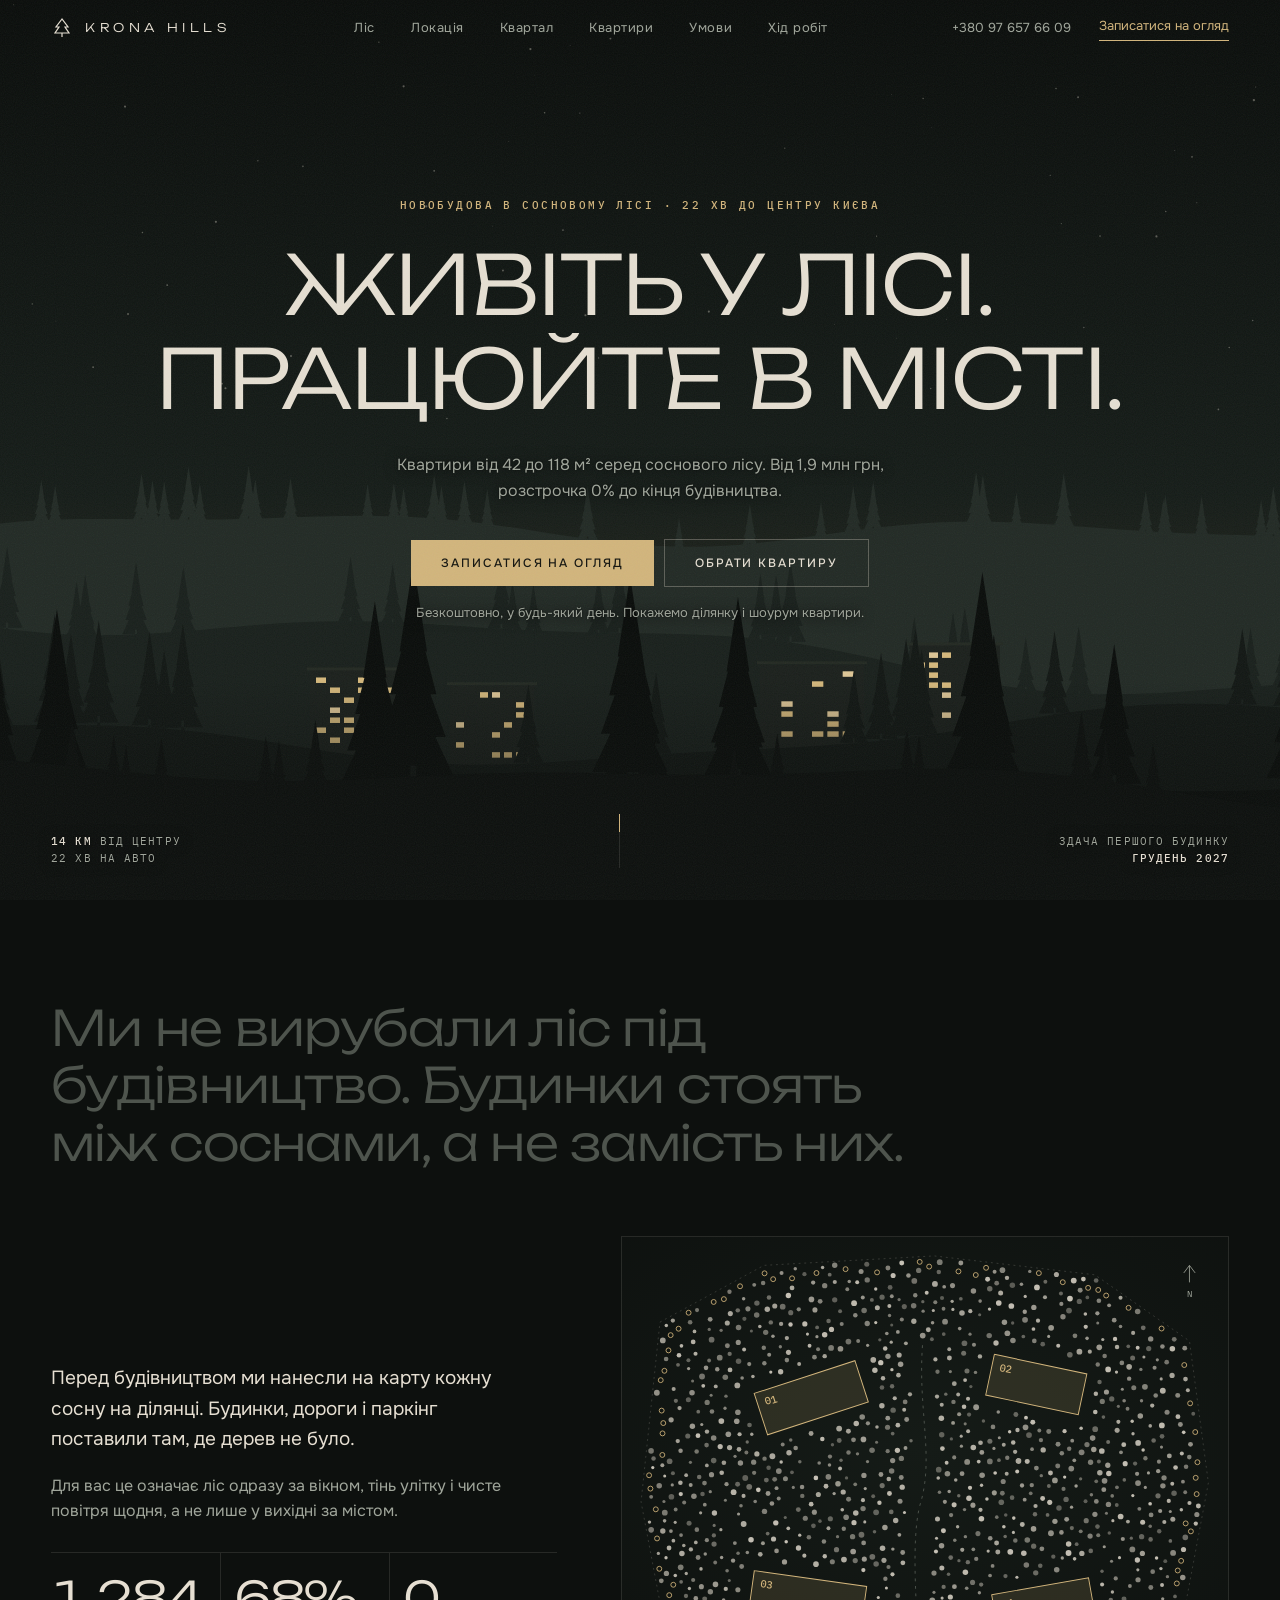
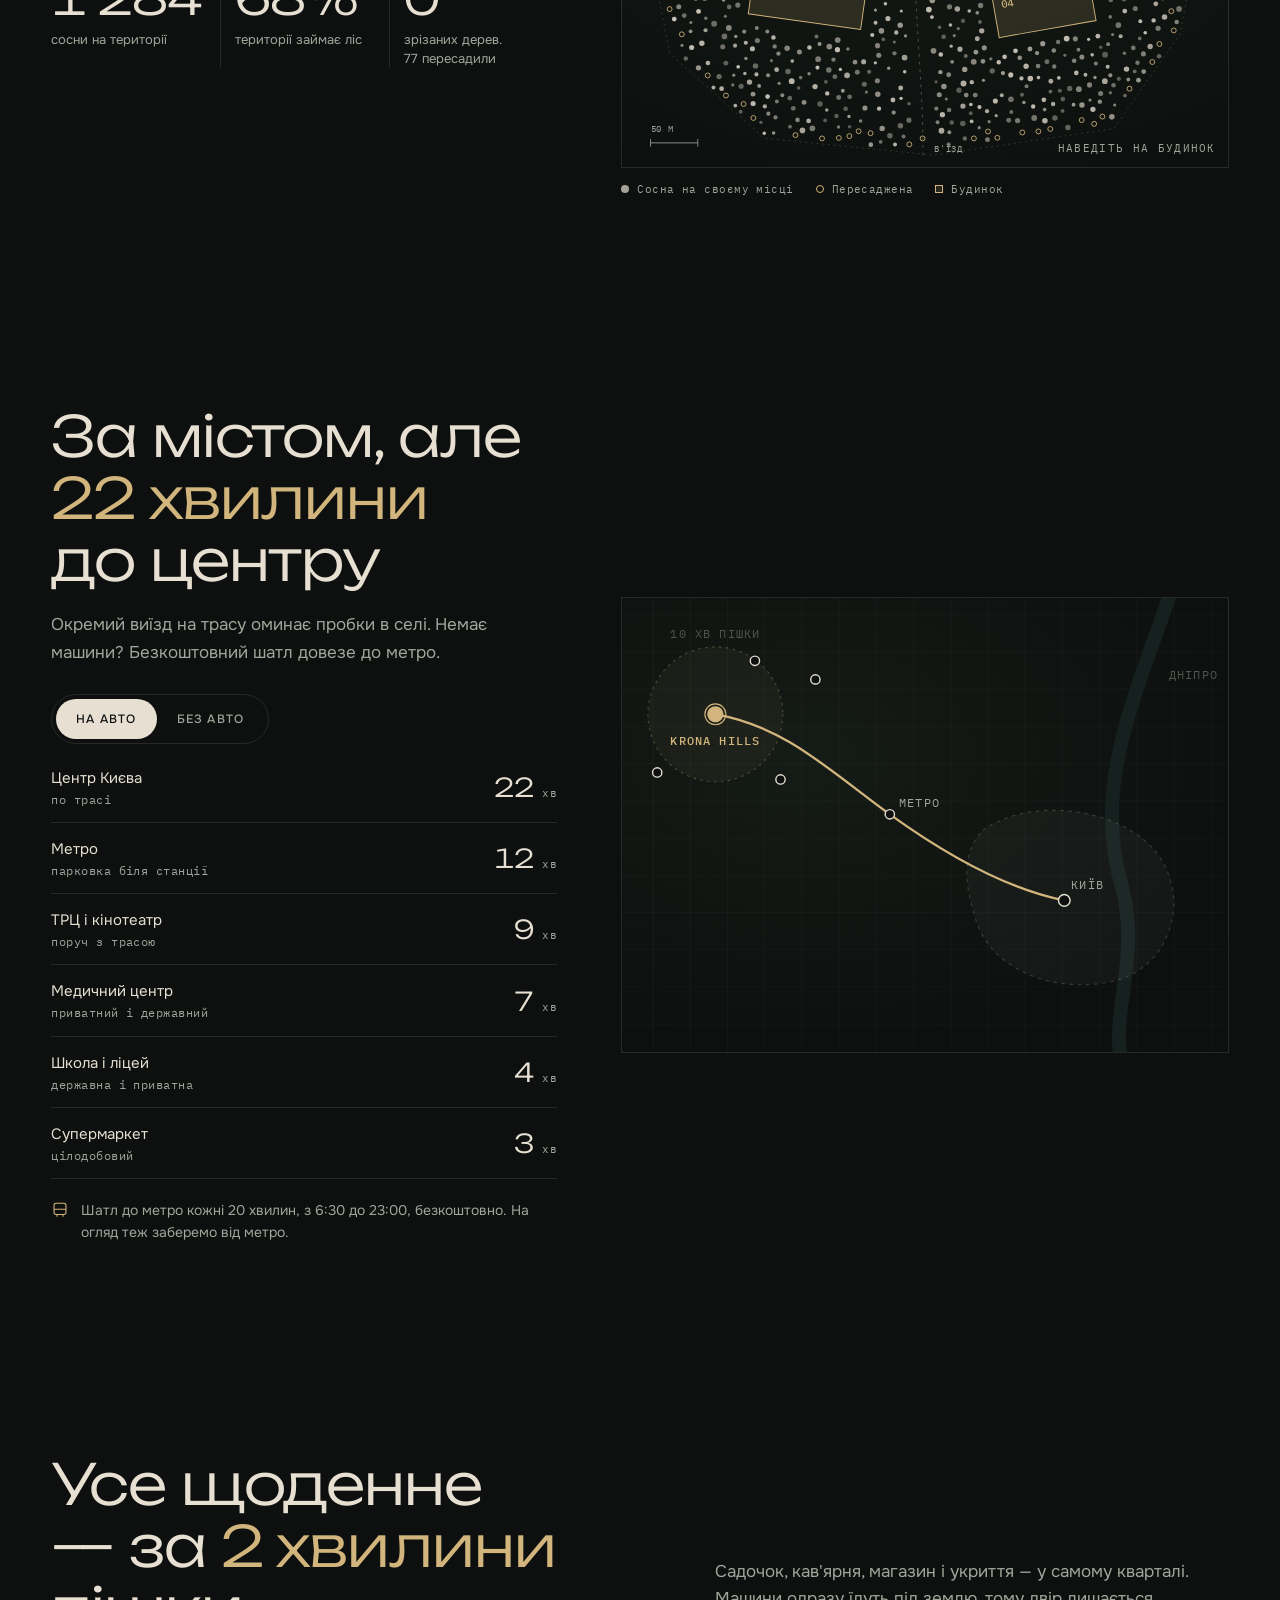
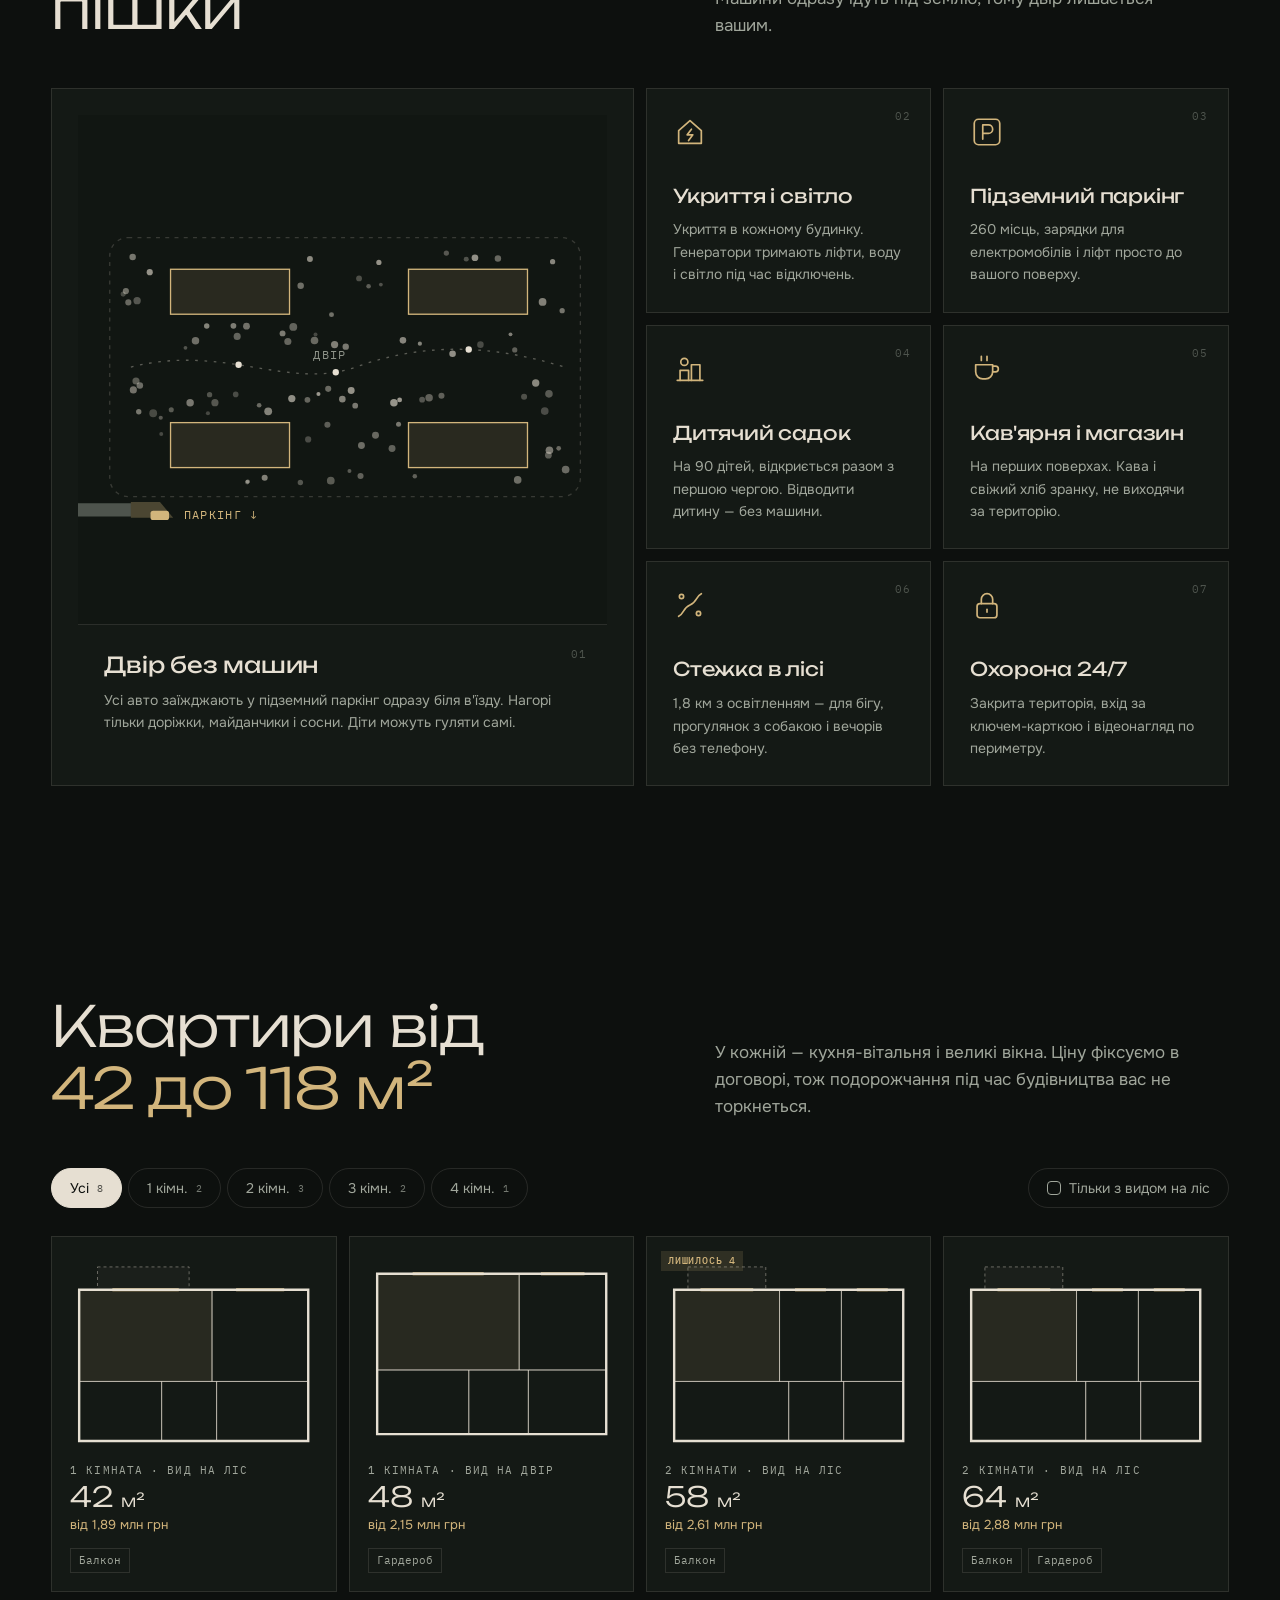
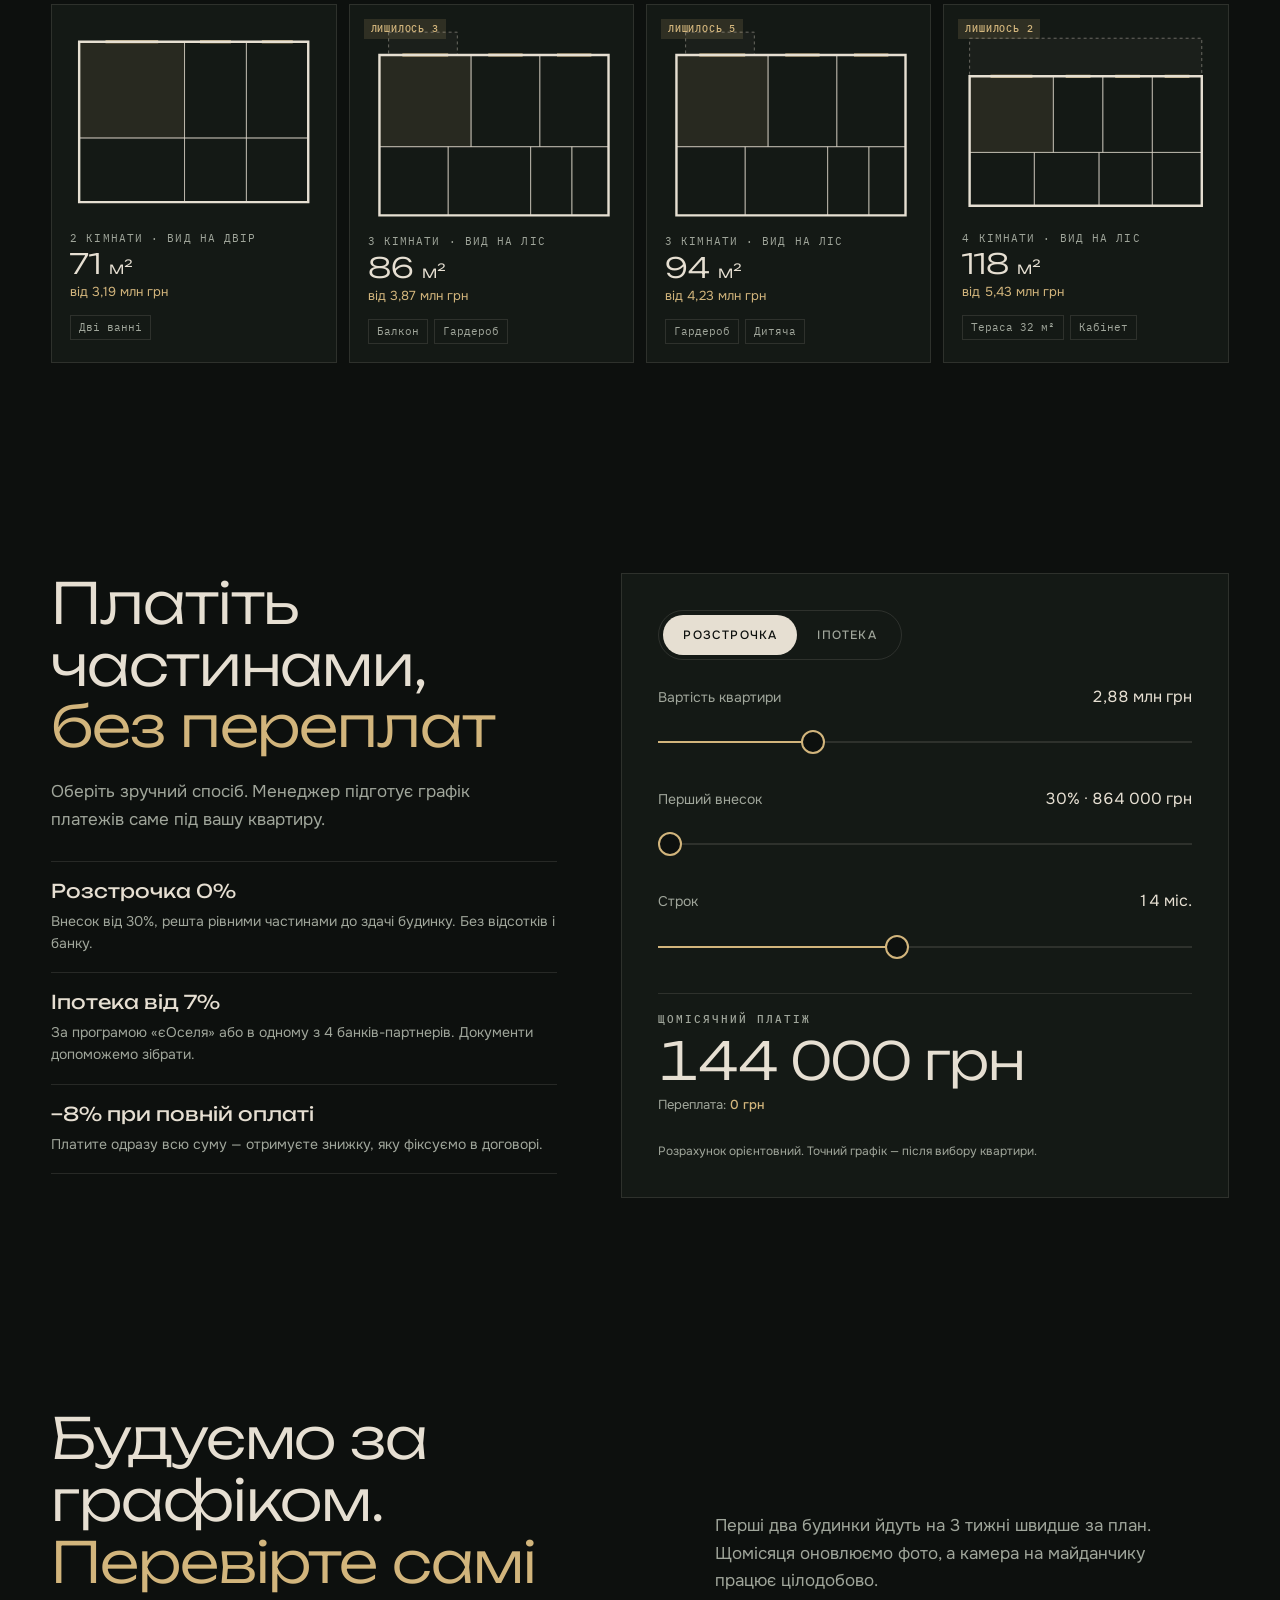
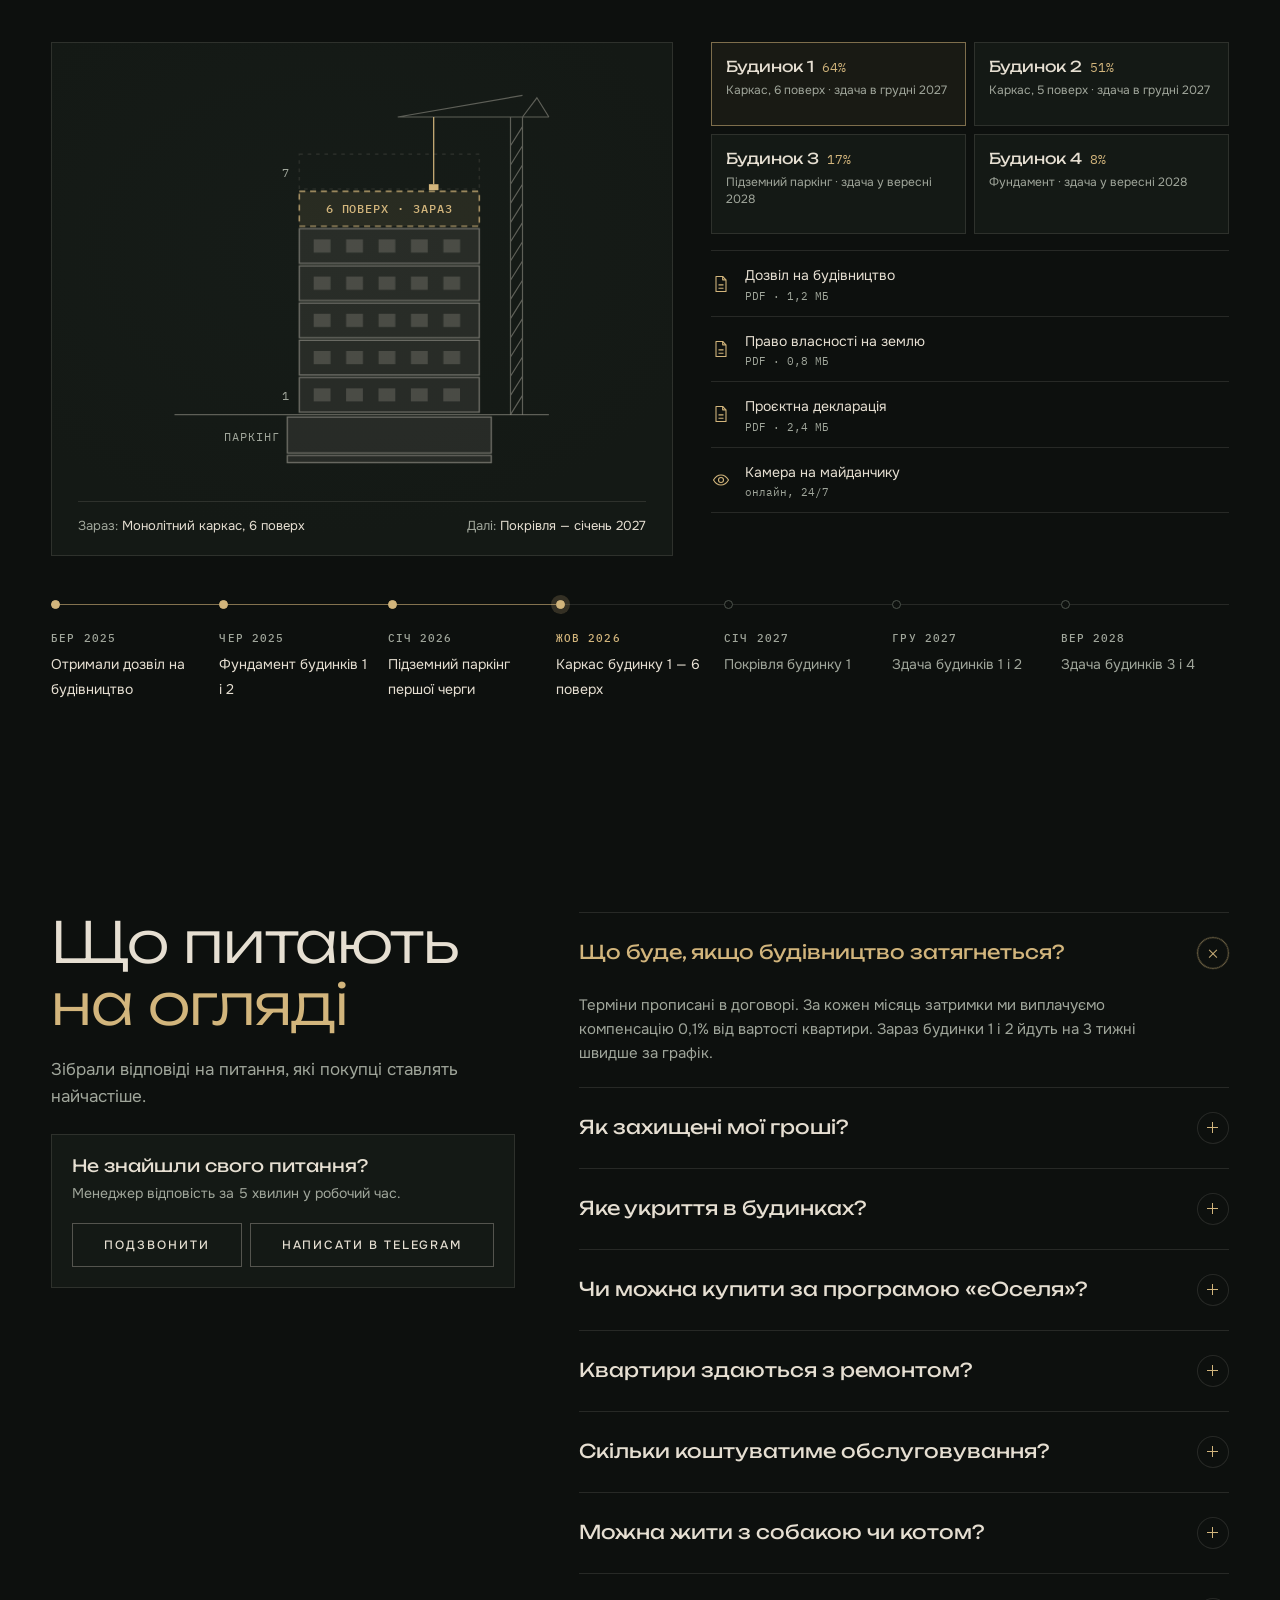
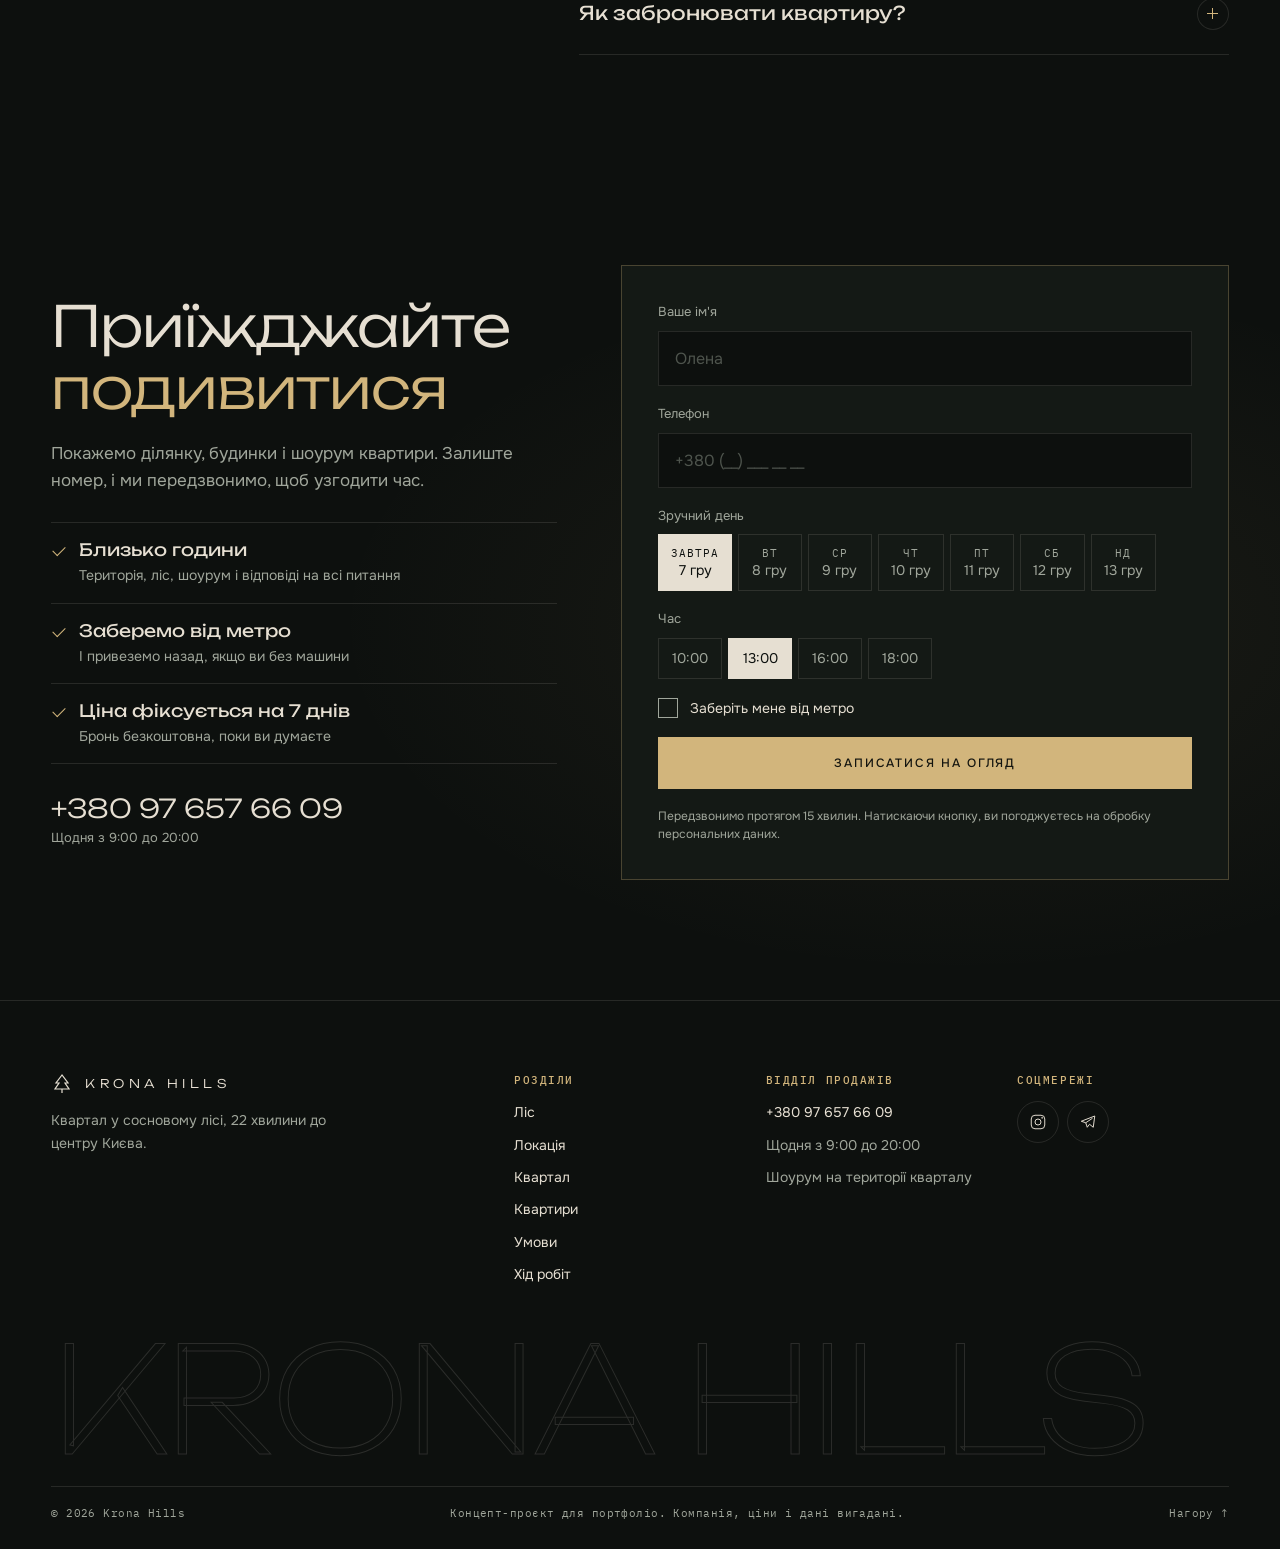
==== index.html @ 44519d86 "анімація" ====
<!doctype html>
<html lang="uk">
<head>
  <meta charset="utf-8">
  <meta name="viewport" content="width=device-width, initial-scale=1, viewport-fit=cover">
  <title>Krona Hills — квартал у сосновому лісі</title>
  <meta name="description" content="Квартири від 42 до 118 м² у сосновому лісі, 22 хв до центру Києва. Від 1,9 млн грн, розстрочка 0%.">
  <meta property="og:title" content="Krona Hills — квартал у сосновому лісі">
  <meta property="og:description" content="Квартири в сосновому лісі за 22 хв від центру Києва. Розстрочка 0%.">
  <meta property="og:type" content="website">
  <meta property="og:locale" content="uk_UA">
  <meta name="theme-color" content="#0D100E">
  <link rel="icon" href="favicon.svg" type="image/svg+xml">
  <link rel="preconnect" href="https://fonts.googleapis.com">
  <link rel="preconnect" href="https://fonts.gstatic.com" crossorigin>
  <link href="https://fonts.googleapis.com/css2?family=Unbounded:wght@200;300;400&family=Onest:wght@300;400;500&family=IBM+Plex+Mono:wght@400;500&display=swap" rel="stylesheet">
  <link rel="stylesheet" href="css/style.css">
</head>
<body>

  <!-- ============ Навігація ============ -->
  <header class="nav" id="nav">
    <a class="logo" href="#top" aria-label="Krona Hills — на початок">
      <svg width="22" height="22" viewBox="0 0 22 22" fill="none" stroke="currentColor" stroke-width="1.2" aria-hidden="true">
        <path d="M11 2 5 10h3l-4 6h14l-4-6h3z"/><path d="M11 16v4"/>
      </svg>
      <span>KRONA HILLS</span>
    </a>
    <nav class="menu" aria-label="Розділи">
      <a href="#forest">Ліс</a>
      <a href="#location">Локація</a>
      <a href="#quarter">Квартал</a>
      <a href="#flats">Квартири</a>
      <a href="#terms">Умови</a>
      <a href="#progress">Хід робіт</a>
    </nav>
    <div class="nav-right">
      <a class="tel" href="tel:+380976576609">+380 97 657 66 09</a>
      <a class="link-gold" href="#visit">Записатися на огляд</a>
    </div>
    <button type="button" class="burger" id="burger" aria-label="Відкрити меню" aria-expanded="false" aria-controls="mobileMenu">
      <span></span><span></span>
    </button>
  </header>

  <div class="mobile-menu" id="mobileMenu" aria-hidden="true">
    <nav>
      <a href="#forest">Ліс</a>
      <a href="#location">Локація</a>
      <a href="#quarter">Квартал</a>
      <a href="#flats">Квартири</a>
      <a href="#terms">Умови</a>
      <a href="#progress">Хід робіт</a>
    </nav>
    <div class="mobile-menu-foot">
      <a class="tel" href="tel:+380976576609">+380 97 657 66 09</a>
      <a class="btn btn-gold" href="#visit">Записатися на огляд</a>
    </div>
  </div>

  <main>

    <!-- ============ 1. Перший екран ============ -->
    <section class="hero" id="top">
      <svg class="hero-scene" id="scene" viewBox="0 0 1600 900" preserveAspectRatio="xMidYMax slice" aria-hidden="true"></svg>

      <div class="hero-content" id="heroContent">
        <p class="eyebrow reveal" style="--d:.2s">Новобудова в сосновому лісі<span class="eyebrow-extra"> · 22 хв до центру Києва</span></p>
        <h1 class="hero-title">
          <span class="line"><span style="--d:.35s">Живіть у лісі.</span></span>
          <span class="line"><span style="--d:.5s">Працюйте в місті.</span></span>
        </h1>
        <p class="hero-sub reveal" style="--d:.8s">Квартири від 42 до 118&nbsp;м² серед соснового лісу. Від&nbsp;1,9&nbsp;млн&nbsp;грн, розстрочка 0% до&nbsp;кінця будівництва.</p>
        <div class="hero-ctas reveal" style="--d:.95s">
          <a class="btn btn-gold" href="#visit">Записатися на огляд</a>
          <a class="btn btn-ghost" href="#flats">Обрати квартиру</a>
        </div>
        <p class="hero-note reveal" style="--d:1.05s">Безкоштовно, у будь-який день. Покажемо ділянку і шоурум квартири.</p>
      </div>

      <div class="hero-front" id="heroFront" aria-hidden="true">
        <svg id="sceneFront" viewBox="0 0 1600 900" preserveAspectRatio="xMidYMax slice"></svg>
      </div>

      <div class="hero-meta reveal" style="--d:1.2s">
        <span><b>14 км</b> від центру<br>22 хв на авто</span>
        <a class="scroll-cue" href="#forest" aria-label="Гортати далі"><i></i></a>
        <span class="right">Здача першого будинку<br><b>грудень 2027</b></span>
      </div>
    </section>

    <!-- ============ 2. Ліс ============ -->
    <section class="forest" id="forest">
      <div class="container">

        <h2 class="manifesto" id="manifesto">Ми не вирубали ліс під будівництво. Будинки стоять між соснами, а&nbsp;не&nbsp;замість них.</h2>

        <div class="forest-grid">
          <div class="forest-text">
            <p>Перед будівництвом ми нанесли на карту кожну сосну на ділянці. Будинки, дороги і паркінг поставили там, де дерев не було.</p>
            <p>Для вас це означає ліс одразу за вікном, тінь улітку і чисте повітря щодня, а не лише у вихідні за містом.</p>

            <dl class="stats">
              <div><dt data-count="1284">0</dt><dd>сосни на території</dd></div>
              <div><dt><span data-count="68">0</span>%</dt><dd>території займає ліс</dd></div>
              <div><dt data-count="0">0</dt><dd>зрізаних дерев. 77&nbsp;пересадили</dd></div>
            </dl>
          </div>

          <figure class="forest-map" id="mapWrap">
            <div class="map-frame">
              <svg class="map" id="map" viewBox="0 0 640 560" role="img" aria-label="Схема ділянки: 1284 сосни і чотири будинки між ними"></svg>
              <div class="map-tip" id="mapTip" role="status"></div>
              <span class="map-hint">Наведіть на будинок</span>
            </div>
            <figcaption class="legend">
              <span><i class="lg-dot"></i>Сосна на своєму місці</span>
              <span><i class="lg-ring"></i>Пересаджена</span>
              <span><i class="lg-sq"></i>Будинок</span>
            </figcaption>
          </figure>
        </div>
      </div>
    </section>

    <!-- ============ 3. Локація ============ -->
    <section class="location" id="location">
      <div class="container">

        <div class="loc-grid">
          <div class="loc-info">
            <h2 class="h2">За містом, але <span class="gold">22&nbsp;хвилини</span> до&nbsp;центру</h2>
            <p class="lead">Окремий виїзд на трасу оминає пробки в селі. Немає машини? Безкоштовний шатл довезе до метро.</p>

            <div class="seg" role="group" aria-label="Як ви добираєтесь">
              <button type="button" data-mode="car" aria-pressed="true">На авто</button>
              <button type="button" data-mode="transit" aria-pressed="false">Без авто</button>
            </div>

            <ul class="loc-list" id="locList">
              <li data-p="0"><span class="loc-name">Центр Києва<small data-car="по трасі" data-transit="шатл + метро">по трасі</small></span><span class="loc-t" data-car="22" data-transit="38">22</span></li>
              <li data-p="1"><span class="loc-name">Метро<small data-car="парковка біля станції" data-transit="шатл кожні 20 хв">парковка біля станції</small></span><span class="loc-t" data-car="12" data-transit="15">12</span></li>
              <li data-p="2"><span class="loc-name">ТРЦ і кінотеатр<small data-car="поруч з трасою" data-transit="автобус">поруч з трасою</small></span><span class="loc-t" data-car="9" data-transit="20">9</span></li>
              <li data-p="3"><span class="loc-name">Медичний центр<small data-car="приватний і державний" data-transit="автобус">приватний і державний</small></span><span class="loc-t" data-car="7" data-transit="15">7</span></li>
              <li data-p="4"><span class="loc-name">Школа і ліцей<small data-car="державна і приватна" data-transit="пішки">державна і приватна</small></span><span class="loc-t" data-car="4" data-transit="9">4</span></li>
              <li data-p="5"><span class="loc-name">Супермаркет<small data-car="цілодобовий" data-transit="пішки">цілодобовий</small></span><span class="loc-t" data-car="3" data-transit="6">3</span></li>
            </ul>

            <p class="loc-note">
              <svg width="18" height="18" viewBox="0 0 24 24" fill="none" stroke="currentColor" stroke-width="1.4" aria-hidden="true"><rect x="4" y="3" width="16" height="15" rx="3"/><path d="M4 11h16M8 21v-3M16 21v-3M8 15h.01M16 15h.01"/></svg>
              Шатл до метро кожні 20 хвилин, з 6:30 до 23:00, безкоштовно. На огляд теж заберемо від метро.
            </p>
          </div>

          <figure class="loc-map" id="locMap">
            <svg viewBox="70 50 520 390" role="img" aria-label="Схема: Krona Hills, маршрут до центру Києва і найближчі місця">
              <defs>
                <pattern id="grid" width="32" height="32" patternUnits="userSpaceOnUse"><path d="M32 0H0V32" fill="none" stroke="rgba(230,223,210,.05)"/></pattern>
              </defs>
              <rect x="70" y="50" width="520" height="390" fill="url(#grid)"/>
              <path class="river" d="M560 -10 C520 120 470 200 500 300 C520 380 470 430 520 490"/>
              <path class="city" d="M380 250 C420 220 500 230 530 270 C560 310 540 370 490 380 C440 390 390 370 375 330 C365 300 360 270 380 250Z"/>
              <text class="m-label" x="470" y="300" text-anchor="middle">КИЇВ</text>
              <text class="m-label dim" x="540" y="120">ДНІПРО</text>

              <circle class="walk-ring" cx="150" cy="150" r="58"/>
              <text class="m-label dim" x="150" y="84" text-anchor="middle">10 ХВ ПІШКИ</text>

              <path class="route route-car" d="M150 150 C210 160 250 200 300 236 S400 300 450 310"/>
              <path class="route route-transit" d="M150 150 Q230 170 300 236 L450 310"/>

              <g class="poi-lines">
                <line data-p="1" x1="150" y1="150" x2="300" y2="236"/>
                <line data-p="2" x1="150" y1="150" x2="236" y2="120"/>
                <line data-p="3" x1="150" y1="150" x2="206" y2="206"/>
                <line data-p="4" x1="150" y1="150" x2="184" y2="104"/>
                <line data-p="5" x1="150" y1="150" x2="100" y2="200"/>
              </g>
              <g class="pois">
                <circle data-p="0" cx="450" cy="310" r="5"/>
                <circle data-p="1" cx="300" cy="236" r="4"/>
                <circle data-p="2" cx="236" cy="120" r="4"/>
                <circle data-p="3" cx="206" cy="206" r="4"/>
                <circle data-p="4" cx="184" cy="104" r="4"/>
                <circle data-p="5" cx="100" cy="200" r="4"/>
              </g>
              <text class="m-label" x="308" y="230">МЕТРО</text>

              <circle class="kh-pulse" cx="150" cy="150" r="9"/>
              <circle class="kh" cx="150" cy="150" r="7"/>
              <text class="m-label gold" x="150" y="176" text-anchor="middle">KRONA HILLS</text>
            </svg>
          </figure>
        </div>
      </div>
    </section>

    <!-- ============ 4. Квартал ============ -->
    <section class="quarter" id="quarter">
      <div class="container">

        <div class="q-head">
          <h2 class="h2">Усе щоденне — за&nbsp;<span class="gold">2&nbsp;хвилини</span> пішки</h2>
          <p class="lead">Садочок, кав'ярня, магазин і укриття — у самому кварталі. Машини одразу їдуть під землю, тому двір лишається вашим.</p>
        </div>

        <div class="q-grid">
          <article class="q-card q-big">
            <svg class="q-illu" id="courtyard" viewBox="0 0 400 240" aria-hidden="true"></svg>
            <div class="q-body">
              <span class="q-num" aria-hidden="true">01</span>
              <h3>Двір без машин</h3>
              <p>Усі авто заїжджають у підземний паркінг одразу біля в'їзду. Нагорі тільки доріжки, майданчики і сосни. Діти можуть гуляти самі.</p>
            </div>
          </article>

          <div class="q-cards" id="qCards">
            <article class="q-card">
              <svg class="q-icon" viewBox="0 0 24 24" aria-hidden="true"><path d="M4 11 12 4l8 7v9H4z"/><path d="m13 10-3 4h4l-3 4"/></svg>
              <span class="q-num" aria-hidden="true">02</span>
              <h3>Укриття і світло</h3>
              <p>Укриття в кожному будинку. Генератори тримають ліфти, воду і світло під час відключень.</p>
            </article>
            <article class="q-card">
              <svg class="q-icon" viewBox="0 0 24 24" aria-hidden="true"><rect x="3" y="3" width="18" height="18" rx="3"/><path d="M9 17V7h4a3 3 0 0 1 0 6H9"/></svg>
              <span class="q-num" aria-hidden="true">03</span>
              <h3>Підземний паркінг</h3>
              <p>260 місць, зарядки для електромобілів і ліфт просто до вашого поверху.</p>
            </article>
            <article class="q-card">
              <svg class="q-icon" viewBox="0 0 24 24" aria-hidden="true"><path d="M3 20h18"/><path d="M5 20v-7h6v7"/><path d="M13 20V9h6v11"/><circle cx="8" cy="7" r="2.5"/></svg>
              <span class="q-num" aria-hidden="true">04</span>
              <h3>Дитячий садок</h3>
              <p>На 90 дітей, відкриється разом з першою чергою. Відводити дитину — без машини.</p>
            </article>
            <article class="q-card">
              <svg class="q-icon" viewBox="0 0 24 24" aria-hidden="true"><path d="M4 9h12v5a5 5 0 0 1-5 5H9a5 5 0 0 1-5-5z"/><path d="M16 10h2a2 2 0 0 1 0 4h-2"/><path d="M8 3v3M12 3v3"/></svg>
              <span class="q-num" aria-hidden="true">05</span>
              <h3>Кав'ярня і магазин</h3>
              <p>На перших поверхах. Кава і свіжий хліб зранку, не виходячи за територію.</p>
            </article>
            <article class="q-card">
              <svg class="q-icon" viewBox="0 0 24 24" aria-hidden="true"><path d="M4 20c4-2 3-6 8-8s4-6 8-8"/><circle cx="6" cy="6" r="1.5"/><circle cx="18" cy="18" r="1.5"/></svg>
              <span class="q-num" aria-hidden="true">06</span>
              <h3>Стежка в лісі</h3>
              <p>1,8 км з освітленням — для бігу, прогулянок з собакою і вечорів без телефону.</p>
            </article>
            <article class="q-card">
              <svg class="q-icon" viewBox="0 0 24 24" aria-hidden="true"><rect x="5" y="11" width="14" height="10" rx="2"/><path d="M8 11V8a4 4 0 0 1 8 0v3"/><path d="M12 15v2"/></svg>
              <span class="q-num" aria-hidden="true">07</span>
              <h3>Охорона 24/7</h3>
              <p>Закрита територія, вхід за ключем-карткою і відеонагляд по периметру.</p>
            </article>
          </div>

          <div class="q-dots" id="qDots" aria-hidden="true"><i></i></div>
        </div>
      </div>
    </section>

    <!-- ============ 5. Квартири ============ -->
    <section class="flats" id="flats">
      <div class="container">

        <div class="q-head">
          <h2 class="h2">Квартири від <span class="gold">42 до 118&nbsp;м²</span></h2>
          <p class="lead">У кожній — кухня-вітальня і великі вікна. Ціну фіксуємо в договорі, тож подорожчання під час будівництва вас не торкнеться.</p>
        </div>

        <div class="filters">
          <div class="filter-tabs" id="roomTabs" role="group" aria-label="Кількість кімнат">
            <button type="button" data-rooms="all" aria-pressed="true">Усі</button>
            <button type="button" data-rooms="1" aria-pressed="false">1 кімн.</button>
            <button type="button" data-rooms="2" aria-pressed="false">2 кімн.</button>
            <button type="button" data-rooms="3" aria-pressed="false">3 кімн.</button>
            <button type="button" data-rooms="4" aria-pressed="false">4 кімн.</button>
          </div>
          <button type="button" class="chip" id="forestOnly" aria-pressed="false">
            <i aria-hidden="true"></i>Тільки з видом на ліс
          </button>
        </div>

        <div class="flats-grid" id="flatsGrid" aria-live="polite"></div>
      </div>
    </section>

    <!-- ============ 6. Умови покупки ============ -->
    <section class="terms" id="terms">
      <div class="container">

        <div class="terms-grid">
          <div class="terms-info">
            <h2 class="h2">Платіть частинами, <span class="gold">без переплат</span></h2>
            <p class="lead">Оберіть зручний спосіб. Менеджер підготує графік платежів саме під вашу квартиру.</p>

            <ul class="t-options">
              <li>
                <b>Розстрочка 0%</b>
                <span>Внесок від 30%, решта рівними частинами до здачі будинку. Без відсотків і банку.</span>
              </li>
              <li>
                <b>Іпотека від 7%</b>
                <span>За програмою «єОселя» або в одному з 4 банків-партнерів. Документи допоможемо зібрати.</span>
              </li>
              <li>
                <b>−8% при повній оплаті</b>
                <span>Платите одразу всю суму — отримуєте знижку, яку фіксуємо в договорі.</span>
              </li>
            </ul>
          </div>

          <form class="calc" id="calc" onsubmit="return false">
            <div class="seg" role="group" aria-label="Спосіб оплати">
              <button type="button" data-plan="installment" aria-pressed="true">Розстрочка</button>
              <button type="button" data-plan="mortgage" aria-pressed="false">Іпотека</button>
            </div>

            <label class="field">
              <span class="field-top"><span>Вартість квартири</span><output id="outPrice"></output></span>
              <input type="range" id="inPrice" min="1890000" max="5430000" step="10000" value="2880000">
            </label>
            <label class="field">
              <span class="field-top"><span>Перший внесок</span><output id="outDown"></output></span>
              <input type="range" id="inDown" min="30" max="90" step="5" value="30">
            </label>
            <label class="field">
              <span class="field-top"><span>Строк</span><output id="outTerm"></output></span>
              <input type="range" id="inTerm" min="6" max="24" step="1" value="14">
            </label>

            <div class="calc-result">
              <span class="label">Щомісячний платіж</span>
              <strong id="outMonthly">0 грн</strong>
              <span class="calc-sub" id="outSub"></span>
            </div>

            <p class="calc-note">Розрахунок орієнтовний. Точний графік — після вибору квартири.</p>
          </form>
        </div>
      </div>
    </section>

    <!-- ============ 7. Хід будівництва ============ -->
    <section class="progress" id="progress">
      <div class="container">

        <div class="q-head">
          <h2 class="h2">Будуємо за графіком. <span class="gold">Перевірте самі</span></h2>
          <p class="lead">Перші два будинки йдуть на 3 тижні швидше за план. Щомісяця оновлюємо фото, а камера на майданчику працює цілодобово.</p>
        </div>

        <div class="pr-grid">
          <figure class="pr-visual">
            <svg class="pr-building" id="prBuilding" viewBox="0 0 320 350" role="img" aria-label="Стан будівництва обраного будинку"></svg>
            <figcaption class="pr-caption" id="prCaption"></figcaption>
          </figure>

          <div class="pr-side">
            <div class="houses" id="houses" role="group" aria-label="Оберіть будинок">
              <button type="button" class="house" data-h="0" aria-pressed="true">
                <span class="house-top"><b>Будинок 1</b><span class="house-pct">64%</span></span>
                <span class="house-stage">Каркас, 6 поверх · здача в грудні 2027</span>
                <span class="house-bar"><i style="--w:64%"></i></span>
              </button>
              <button type="button" class="house" data-h="1" aria-pressed="false">
                <span class="house-top"><b>Будинок 2</b><span class="house-pct">51%</span></span>
                <span class="house-stage">Каркас, 5 поверх · здача в грудні 2027</span>
                <span class="house-bar"><i style="--w:51%"></i></span>
              </button>
              <button type="button" class="house" data-h="2" aria-pressed="false">
                <span class="house-top"><b>Будинок 3</b><span class="house-pct">17%</span></span>
                <span class="house-stage">Підземний паркінг · здача у вересні 2028</span>
                <span class="house-bar"><i style="--w:17%"></i></span>
              </button>
              <button type="button" class="house" data-h="3" aria-pressed="false">
                <span class="house-top"><b>Будинок 4</b><span class="house-pct">8%</span></span>
                <span class="house-stage">Фундамент · здача у вересні 2028</span>
                <span class="house-bar"><i style="--w:8%"></i></span>
              </button>
            </div>

            <ul class="docs">
              <li><a href="#" data-demo><svg viewBox="0 0 24 24" aria-hidden="true"><path d="M6 3h8l4 4v14H6z"/><path d="M14 3v4h4M9 13h6M9 17h6"/></svg><span>Дозвіл на будівництво<small>PDF · 1,2 МБ</small></span></a></li>
              <li><a href="#" data-demo><svg viewBox="0 0 24 24" aria-hidden="true"><path d="M6 3h8l4 4v14H6z"/><path d="M14 3v4h4M9 13h6M9 17h6"/></svg><span>Право власності на землю<small>PDF · 0,8 МБ</small></span></a></li>
              <li><a href="#" data-demo><svg viewBox="0 0 24 24" aria-hidden="true"><path d="M6 3h8l4 4v14H6z"/><path d="M14 3v4h4M9 13h6M9 17h6"/></svg><span>Проєктна декларація<small>PDF · 2,4 МБ</small></span></a></li>
              <li><a href="#" data-demo><svg viewBox="0 0 24 24" aria-hidden="true"><circle cx="12" cy="12" r="3"/><path d="M3 12s3.5-6 9-6 9 6 9 6-3.5 6-9 6-9-6-9-6z"/></svg><span>Камера на майданчику<small>онлайн, 24/7</small></span></a></li>
            </ul>

          </div>
        </div>

        <ol class="timeline" aria-label="Етапи будівництва">
          <li class="done"><span class="tl-date">Бер 2025</span><span class="tl-text">Отримали дозвіл на будівництво</span></li>
          <li class="done"><span class="tl-date">Чер 2025</span><span class="tl-text">Фундамент будинків 1 і 2</span></li>
          <li class="done"><span class="tl-date">Січ 2026</span><span class="tl-text">Підземний паркінг першої черги</span></li>
          <li class="now"><span class="tl-date">Жов 2026</span><span class="tl-text">Каркас будинку 1 — 6 поверх</span></li>
          <li><span class="tl-date">Січ 2027</span><span class="tl-text">Покрівля будинку 1</span></li>
          <li><span class="tl-date">Гру 2027</span><span class="tl-text">Здача будинків 1 і 2</span></li>
          <li><span class="tl-date">Вер 2028</span><span class="tl-text">Здача будинків 3 і 4</span></li>
        </ol>
      </div>
    </section>

    <!-- ============ 8. Питання й відповіді ============ -->
    <section class="faq" id="faq">
      <div class="container">

        <div class="faq-grid">
          <div class="faq-aside">
            <h2 class="h2">Що питають <span class="gold">на огляді</span></h2>
            <p class="lead">Зібрали відповіді на питання, які покупці ставлять найчастіше.</p>
            <div class="faq-help">
              <b>Не знайшли свого питання?</b>
              <span>Менеджер відповість за 5 хвилин у робочий час.</span>
              <div class="faq-help-actions">
                <a class="btn btn-ghost" href="tel:+380976576609">Подзвонити</a>
                <a class="btn btn-ghost" href="https://t.me/LysOleksandr" target="_blank" rel="noopener">Написати в Telegram</a>
              </div>
            </div>
          </div>

          <div class="faq-list">
            <details open>
              <summary>Що буде, якщо будівництво затягнеться?</summary>
              <p>Терміни прописані в договорі. За кожен місяць затримки ми виплачуємо компенсацію 0,1% від вартості квартири. Зараз будинки 1 і 2 йдуть на 3 тижні швидше за графік.</p>
            </details>
            <details>
              <summary>Як захищені мої гроші?</summary>
              <p>Земля у власності забудовника, дозвіл на будівництво отримано в березні 2025 року. Ваші платежі йдуть на окремий рахунок проєкту в банку-партнері й витрачаються тільки на Krona Hills.</p>
            </details>
            <details>
              <summary>Яке укриття в будинках?</summary>
              <p>У кожному будинку на підземному рівні: з вентиляцією, водою, санвузлами і зв'язком. Генератори тримають ліфти, насоси й освітлення під час відключень.</p>
            </details>
            <details>
              <summary>Чи можна купити за програмою «єОселя»?</summary>
              <p>Так, квартири відповідають вимогам програми. Менеджер допоможе зібрати документи і подати заявку в банк.</p>
            </details>
            <details>
              <summary>Квартири здаються з ремонтом?</summary>
              <p>На вибір: без ремонту (стіни вирівняні, стяжка, всі комунікації) або з ремонтом під ключ — від 9 500 грн/м² за одним із трьох дизайн-проєктів.</p>
            </details>
            <details>
              <summary>Скільки коштуватиме обслуговування?</summary>
              <p>Близько 14 грн за м² на місяць. Сюди входять охорона, прибирання, догляд за лісом і територією, обслуговування генераторів.</p>
            </details>
            <details>
              <summary>Можна жити з собакою чи котом?</summary>
              <p>Так. На території буде майданчик для вигулу, а 1,8 км лісової стежки — ідеальне місце для прогулянок.</p>
            </details>
            <details>
              <summary>Як забронювати квартиру?</summary>
              <p>Запишіться на огляд або зателефонуйте. Бронь безкоштовна і діє 7 днів — весь цей час ціна для вас не зміниться.</p>
            </details>
          </div>
        </div>
      </div>
    </section>

    <!-- ============ 9. Запис на огляд ============ -->
    <section class="visit" id="visit">
      <div class="container">
        <div class="visit-grid">
          <div class="visit-info">
            <h2 class="h2">Приїжджайте <span class="gold">подивитися</span></h2>
            <p class="lead">Покажемо ділянку, будинки і шоурум квартири. Залиште номер, і ми передзвонимо, щоб узгодити час.</p>

            <ul class="visit-perks">
              <li><b>Близько години</b><span>Територія, ліс, шоурум і відповіді на всі питання</span></li>
              <li><b>Заберемо від метро</b><span>І привеземо назад, якщо ви без машини</span></li>
              <li><b>Ціна фіксується на 7 днів</b><span>Бронь безкоштовна, поки ви думаєте</span></li>
            </ul>

            <div class="visit-contacts">
              <a href="tel:+380976576609">+380 97 657 66 09</a>
              <span>Щодня з 9:00 до 20:00</span>
            </div>
          </div>

          <div class="visit-card">
            <form class="visit-form" id="visitForm" novalidate>
              <div class="vf-flat" id="vfFlat" hidden>
                <span>Квартира: <b id="vfFlatText"></b></span>
                <button type="button" id="vfFlatClear" aria-label="Прибрати квартиру">
                  <svg width="10" height="10" viewBox="0 0 10 10" stroke="currentColor" stroke-width="1.3" aria-hidden="true"><path d="M1 1l8 8M9 1 1 9"/></svg>
                </button>
              </div>

              <label class="input">
                <span>Ваше ім'я</span>
                <input type="text" name="name" id="vfName" autocomplete="given-name" placeholder="Олена" required>
                <small class="err">Як до вас звертатися?</small>
              </label>
              <label class="input">
                <span>Телефон</span>
                <input type="tel" name="phone" id="vfPhone" inputmode="tel" autocomplete="tel" placeholder="+380 (__) ___ __ __" required>
                <small class="err">Перевірте номер — бракує цифр</small>
              </label>

              <fieldset class="pick">
                <legend>Зручний день</legend>
                <div class="pick-row" id="vfDays"></div>
              </fieldset>
              <fieldset class="pick">
                <legend>Час</legend>
                <div class="pick-row" id="vfTimes">
                  <button type="button" aria-pressed="false">10:00</button>
                  <button type="button" aria-pressed="true">13:00</button>
                  <button type="button" aria-pressed="false">16:00</button>
                  <button type="button" aria-pressed="false">18:00</button>
                </div>
              </fieldset>

              <label class="check">
                <input type="checkbox" name="pickup" id="vfPickup">
                <i aria-hidden="true"></i>
                <span>Заберіть мене від метро</span>
              </label>

              <button type="submit" class="btn btn-gold vf-submit">Записатися на огляд</button>
              <p class="vf-note">Передзвонимо протягом 15 хвилин. Натискаючи кнопку, ви погоджуєтесь на обробку персональних даних.</p>
            </form>

            <div class="visit-done" id="visitDone" hidden tabindex="-1">
              <svg width="48" height="48" viewBox="0 0 48 48" fill="none" stroke="currentColor" stroke-width="1.4" aria-hidden="true"><circle cx="24" cy="24" r="22"/><path class="tick" d="m15 24 6 6 12-13"/></svg>
              <h3 id="vdTitle"></h3>
              <p id="vdText"></p>
              <button type="button" class="btn btn-ghost" id="vdAgain">Змінити дані</button>
            </div>
          </div>
        </div>
      </div>
    </section>

  </main>

  <!-- ============ Футер ============ -->
  <footer class="footer">
    <div class="container">
      <div class="footer-top">
        <div class="footer-brand">
          <a class="logo" href="#top" aria-label="Krona Hills — на початок">
            <svg width="22" height="22" viewBox="0 0 22 22" fill="none" stroke="currentColor" stroke-width="1.2" aria-hidden="true"><path d="M11 2 5 10h3l-4 6h14l-4-6h3z"/><path d="M11 16v4"/></svg>
            <span>KRONA HILLS</span>
          </a>
          <p>Квартал у сосновому лісі, 22 хвилини до центру Києва.</p>
        </div>

        <nav class="footer-col" aria-label="Розділи сайту">
          <b>Розділи</b>
          <a href="#forest">Ліс</a>
          <a href="#location">Локація</a>
          <a href="#quarter">Квартал</a>
          <a href="#flats">Квартири</a>
          <a href="#terms">Умови</a>
          <a href="#progress">Хід робіт</a>
        </nav>

        <div class="footer-col">
          <b>Відділ продажів</b>
          <a href="tel:+380976576609">+380 97 657 66 09</a>
          <span>Щодня з 9:00 до 20:00</span>
          <span>Шоурум на території кварталу</span>
        </div>

        <div class="footer-col">
          <b>Соцмережі</b>
          <div class="socials">
            <a href="https://instagram.com/lys_oleksandrovich" target="_blank" rel="noopener" aria-label="Instagram"><svg viewBox="0 0 24 24" aria-hidden="true"><rect x="3" y="3" width="18" height="18" rx="5"/><circle cx="12" cy="12" r="4"/><circle cx="17.5" cy="6.5" r=".6"/></svg></a>
            <a href="https://t.me/LysOleksandr" target="_blank" rel="noopener" aria-label="Telegram"><svg viewBox="0 0 24 24" aria-hidden="true"><path d="m21 4-18 7 6 2 2 6 3-4 5 4z"/><path d="m9 13 9-6"/></svg></a>
          </div>
        </div>
      </div>

      <div class="footer-word" aria-hidden="true">KRONA HILLS</div>

      <div class="footer-bottom">
        <span>© 2026 Krona Hills</span>
        <span>Концепт-проєкт для портфоліо. Компанія, ціни і дані вигадані.</span>
        <a href="#top">Нагору ↑</a>
      </div>
    </div>
  </footer>

  <!-- Вікно квартири: знизу на телефоні, по центру на десктопі -->
  <dialog class="flat-modal" id="flatModal" aria-labelledby="flatTitle">
    <div class="fm-inner" id="flatModalBody"></div>
  </dialog>


  <div class="toast" id="toast" role="status" aria-live="polite"></div>

  <script src="js/main.js"></script>
</body>
</html>
---- css/style.css ----
/* =========================================================
   Krona Hills — стилі
   ========================================================= */

:root {
  --bg: #0D100E;
  --bg-2: #141915;
  --line: rgba(230, 223, 210, .12);
  --bone: #E6DFD2;
  --muted: #A0A69B;
  --dim: #4E544D;
  --gold: #D2B57C;
  --gold-soft: rgba(210, 181, 124, .14);

  --f-display: 'Unbounded', system-ui, sans-serif;
  --f-text: 'Onest', system-ui, sans-serif;
  --f-mono: 'IBM Plex Mono', ui-monospace, monospace;

  --safe-t: env(safe-area-inset-top, 0px);
  --safe-b: env(safe-area-inset-bottom, 0px);
  --pad: max(16px, env(safe-area-inset-left, 0px), env(safe-area-inset-right, 0px));
  --ease: cubic-bezier(.2, .7, .1, 1);
}

@media (min-width: 900px) {
  :root { --pad: clamp(32px, 4vw, 64px); }
}
/* край контенту: на широких екранах збігається з контейнером 1440px */
:root { --edge: max(var(--pad), calc((100% - 1440px) / 2 + var(--pad))); }

/* ---------- база ---------- */
*, *::before, *::after { box-sizing: border-box; margin: 0; padding: 0; }
html { scroll-behavior: smooth; -webkit-text-size-adjust: 100%; }
body {
  background: var(--bg);
  color: var(--bone);
  font: 400 16px/1.6 var(--f-text);
  -webkit-font-smoothing: antialiased;
  overflow-x: hidden;
}
html, body { overflow-x: clip; max-width: 100%; }
a { color: inherit; text-decoration: none; }
button { font: inherit; color: inherit; background: none; border: 0; cursor: pointer; }
img, svg { display: block; max-width: 100%; }
::selection { background: var(--gold); color: var(--bg); }
:focus-visible { outline: 1px solid var(--gold); outline-offset: 3px; }
.input input:focus-visible { outline: none; }

/* плівкове зерно поверх усього */
body::after {
  content: '';
  position: fixed; inset: 0;
  pointer-events: none; z-index: 100;
  opacity: .06;
  background-image: url("data:image/svg+xml,%3Csvg xmlns='http://www.w3.org/2000/svg' width='160' height='160'%3E%3Cfilter id='n'%3E%3CfeTurbulence type='fractalNoise' baseFrequency='.9' numOctaves='2' stitchTiles='stitch'/%3E%3C/filter%3E%3Crect width='100%25' height='100%25' filter='url(%23n)'/%3E%3C/svg%3E");
}

main > section[id] { scroll-margin-top: 24px; }
.forest-grid, .loc-grid, .terms-grid, .pr-grid, .faq-grid, .visit-grid { grid-template-columns: minmax(0, 1fr); }
.forest-grid > *, .loc-grid > *, .loc-info > *, .terms-grid > *, .pr-grid > *, .faq-grid > *, .faq-aside > *, .visit-grid > *, .q-grid > * { min-width: 0; }
.container { width: 100%; max-width: 1440px; margin: 0 auto; padding: 0 var(--pad); }

.label {
  font: 500 11px/1.4 var(--f-mono);
  letter-spacing: .18em;
  text-transform: uppercase;
  color: var(--muted);
}
.label-gold { color: var(--gold); }

/* ---------- кнопки ---------- */
.btn {
  display: inline-flex; align-items: center; justify-content: center;
  padding: 17px 30px;
  font: 500 12px/1 var(--f-text);
  letter-spacing: .16em;
  text-transform: uppercase;
  transition: background .35s var(--ease), color .35s var(--ease), border-color .35s var(--ease);
}
.btn-gold { background: var(--gold); color: #13140F; }
.btn-gold:hover { background: var(--bone); }
.btn-ghost { border: 1px solid rgba(230, 223, 210, .3); }
.btn-ghost:hover { border-color: var(--bone); }

.link-gold {
  color: var(--gold);
  padding-bottom: 4px;
  background: linear-gradient(currentColor, currentColor) 0 100% / 100% 1px no-repeat;
  transition: background-size .4s var(--ease);
}
.link-gold:hover { background-size: 0 1px; background-position: 100% 100%; }

/* =========================================================
   Навігація
   ========================================================= */
.nav {
  position: fixed; inset: 0 0 auto 0; z-index: 40;
  display: flex; align-items: center; justify-content: space-between;
  padding: calc(16px + var(--safe-t)) var(--edge) 16px;
  font-size: 13px;
  transition: background .4s, border-color .4s;
  border-bottom: 1px solid transparent;
}
.nav.scrolled {
  background: rgba(13, 16, 14, .72);
  backdrop-filter: blur(14px); -webkit-backdrop-filter: blur(14px);
  border-color: var(--line);
}
.logo { display: flex; align-items: center; gap: 12px; color: var(--bone); }
.logo span { font: 300 12px/1 var(--f-display); letter-spacing: .38em; }

.menu, .nav-right { display: none; }

.burger { width: 40px; height: 40px; position: relative; z-index: 2; }
.burger span {
  position: absolute; left: 9px; right: 9px; height: 1px; background: var(--bone);
  transition: transform .4s var(--ease), top .4s var(--ease);
}
.burger span:first-child { top: 16px; }
.burger span:last-child { top: 23px; }
.menu-open .burger span:first-child { top: 20px; transform: rotate(45deg); }
.menu-open .burger span:last-child { top: 20px; transform: rotate(-45deg); }

.mobile-menu {
  position: fixed; inset: 0; z-index: 35;
  background: var(--bg);
  display: flex; flex-direction: column; justify-content: space-between;
  padding: 110px var(--pad) 32px;
  overflow-y: auto;
  gap: 32px;
  opacity: 0; visibility: hidden;
  transition: opacity .4s var(--ease), visibility .4s;
}
.menu-open .mobile-menu { opacity: 1; visibility: visible; }
.menu-open .nav { background: var(--bg); border-color: var(--line); }
.mobile-menu nav { display: flex; flex-direction: column; gap: 6px; }
.mobile-menu nav a {
  font: 300 34px/1.3 var(--f-display);
  text-transform: uppercase;
  border-bottom: 1px solid var(--line);
  padding: 10px 0;
}
.mobile-menu-foot { display: flex; flex-direction: column; gap: 18px; }
.mobile-menu-foot .tel { font: 400 15px var(--f-mono); color: var(--muted); }
.menu-open { overflow: hidden; }

@media (min-width: 1100px) {
  .burger, .mobile-menu { display: none; }
  .menu { display: flex; gap: 36px; color: var(--muted); letter-spacing: .04em; }
  .menu a { transition: color .3s; }
  .menu a:hover { color: var(--bone); }
  .nav-right { display: flex; align-items: center; gap: 28px; }
  .tel { color: var(--muted); transition: color .3s; }
  .tel:hover { color: var(--bone); }
}

/* =========================================================
   1. Перший екран
   ========================================================= */
.hero {
  /* наскільки текст опускається і гора виростає за перший екран скролу */
  --sink: 60vh; --rise: -45vh;
  position: relative;
  min-height: 100vh; min-height: 100svh;
  display: flex; flex-direction: column;
  overflow: hidden;
  isolation: isolate;
}
.hero-scene { position: absolute; inset: 0; width: 100%; height: 100%; z-index: -1; }
/* передній пагорб: при скролі виростає і ховає текст; знизу продовжується кольором наступного блоку */
.hero-front { position: absolute; inset: 0; z-index: 1; pointer-events: none; }
.hero-front svg { width: 100%; height: 100%; }
.hero-front::after { content: ''; position: absolute; left: 0; right: 0; top: calc(100% - 1px); height: 70vh; background: var(--bg); }

.hero-content {
  position: relative;
  padding: calc(96px + var(--safe-t) + 4svh) var(--pad) 40px;
  text-align: center;
}
.eyebrow-extra { display: none; }
@media (min-width: 640px) { .eyebrow-extra { display: inline; } }
.eyebrow {
  font: 500 11px/1.4 var(--f-mono);
  letter-spacing: .22em;
  text-transform: uppercase;
  color: var(--gold);
  margin-bottom: 26px;
}
.hero-title {
  font: 300 clamp(22px, 6.4vw, 92px)/1.1 var(--f-display);
  text-wrap: balance;
  text-transform: uppercase;
  letter-spacing: -.01em;
  margin: 0 auto 26px;
  max-width: 1200px;
}
.line { display: block; overflow: hidden; padding-bottom: .04em; }
.line > span {
  display: inline-block;
  transform: translateY(110%);
  animation: rise 1.3s var(--ease) forwards;
  animation-delay: var(--d, 0s);
}
.hero-sub {
  max-width: 500px;
  margin: 0 auto 36px;
  color: var(--muted);
  font-size: 15px;
}
.hero-ctas { display: flex; flex-direction: column; gap: 10px; align-items: center; }
.hero-note { margin-top: 16px; font-size: 13px; color: var(--muted); }
.hero-sub, .hero-note, .hero-meta { text-shadow: 0 1px 14px rgba(5, 7, 6, .9), 0 0 2px rgba(5, 7, 6, .8); }
.hero-ctas .btn { width: 100%; max-width: 320px; }

.hero-meta {
  position: relative; z-index: 2;
  margin-top: auto;
  padding: 0 var(--edge) calc(20px + var(--safe-b));
  display: flex; justify-content: space-between; align-items: flex-end; gap: 16px;
  font: 400 11px/1.6 var(--f-mono);
  letter-spacing: .1em; text-transform: uppercase;
  color: var(--muted);
}
.hero-meta b { color: var(--bone); font-weight: 500; }
.hero-meta .right { text-align: right; }

.scroll-cue {
  display: none;
  width: 1px; height: 54px;
  background: var(--line);
  position: relative; overflow: hidden;
}
.scroll-cue i {
  position: absolute; left: 0; top: 0; width: 1px; height: 18px;
  background: var(--gold);
  animation: cue 2.2s var(--ease) infinite;
}

@media (max-width: 899px) { .hero { --sink: 52vh; --rise: -30vh; } }
@media (min-width: 640px) {
  .hero-ctas { flex-direction: row; justify-content: center; }
  .hero-ctas .btn { width: auto; }
  .hero-sub { font-size: 16px; }
  .eyebrow { font-size: 11px; }
}
@media (min-width: 900px) {
  .hero-content { padding-top: 22vh; will-change: transform, opacity; }
  .hero-meta { padding-bottom: 32px; font-size: 11px; }
  .scroll-cue { display: block; }
}

/* при скролі текст плавно опускається за передній пагорб (браузер рахує сам — без смикання) */
@supports (animation-timeline: scroll()) {
  .hero-content, .hero-front {
    animation: heroSink linear both;
    animation-timeline: scroll(root block);
    animation-range: 0 100vh;
  }
  .hero-front { animation-name: hillRise; }
  @keyframes heroSink { to { transform: translateY(var(--sink)); } }
  @keyframes hillRise { to { transform: translateY(var(--rise)); } }
  /* нижній рядок згасає на старті скролу, щоб не висів над горою */
  .hero-meta > * { animation: metaOut linear both; animation-timeline: scroll(root block); animation-range: 0 22vh; }
  @keyframes metaOut { to { opacity: 0; } }
}
@media (prefers-reduced-motion: reduce) { .hero-content, .hero-front, .hero-meta > * { animation: none !important; transform: none !important; } }

/* загальна поява */
.reveal { opacity: 0; transform: translateY(16px); animation: fadeUp 1.1s var(--ease) forwards; animation-delay: var(--d, 0s); }

@keyframes rise { to { transform: none; } }
@keyframes fadeUp { to { opacity: 1; transform: none; } }
@keyframes cue { 0% { transform: translateY(-20px); } 100% { transform: translateY(60px); } }

/* вікна в будинках */
.win { transition: opacity 1.4s ease; }

/* =========================================================
   2. Ліс
   ========================================================= */
.forest { padding: 64px 0 80px; position: relative; }

.section-head {
  display: flex; justify-content: space-between; gap: 16px;
  padding-bottom: 16px;
  border-bottom: 1px solid var(--line);
  margin-bottom: 36px;
}

.manifesto {
  font: 300 clamp(24px, 3.8vw, 54px)/1.18 var(--f-display);
  letter-spacing: -.015em;
  max-width: 1100px;
  margin-bottom: 44px;
  text-wrap: balance;
}
.manifesto .w { color: var(--dim); transition: color .5s ease; }
.manifesto .w.on { color: var(--bone); }
.manifesto .w.accent.on { color: var(--gold); }

.forest-grid { display: grid; gap: 40px; }

.forest-text p { color: var(--muted); max-width: 460px; margin-bottom: 18px; }
.forest-text p:first-child { color: var(--bone); font-size: 17px; }

.stats {
  display: grid; grid-template-columns: repeat(3, minmax(0, 1fr));
  border-top: 1px solid var(--line);
  margin-top: 28px;
}
.stats > div { padding: 22px 12px 0 0; }
.stats > div + div { padding-left: 14px; border-left: 1px solid var(--line); }
.stats dt {
  font: 300 clamp(28px, 6vw, 46px)/1 var(--f-display);
  letter-spacing: -.03em;
  margin-bottom: 10px;
  font-variant-numeric: tabular-nums;
}
.stats dd { font-size: 12px; color: var(--muted); line-height: 1.45; }

.text-cta {
  display: inline-flex; align-items: center; gap: 14px;
  margin-top: 28px;
  font: 500 13px/1 var(--f-text);
  letter-spacing: .14em; text-transform: uppercase;
  color: var(--gold);
}
.text-cta span { transition: transform .35s var(--ease); }
.text-cta:hover span { transform: translateX(6px); }

/* карта */
.forest-map { margin: 0; }
.map-frame {
  position: relative;
  border: 1px solid var(--line);
  background:
    radial-gradient(120% 90% at 50% 40%, #151B17 0%, var(--bg) 75%);
  aspect-ratio: 640 / 560;
}
.map { width: 100%; height: 100%; }
.map .t { opacity: 0; transition: opacity .7s ease; }
.map.show .t { opacity: var(--o); }
.map .b-shape {
  fill: var(--gold-soft); stroke: var(--gold); stroke-width: 1;
  stroke-dasharray: 400; stroke-dashoffset: 400;
  transition: stroke-dashoffset 1.6s var(--ease), fill .35s;
}
.map.show .b-shape { stroke-dashoffset: 0; transition-delay: 1.4s, 0s; }
.map .b { cursor: pointer; outline: none; }
.map .b:hover .b-shape, .map .b:focus .b-shape, .map .b.active .b-shape { fill: rgba(210, 181, 124, .38); }
.map .b-num { font: 500 11px var(--f-mono); fill: var(--gold); opacity: 0; transition: opacity .6s 2.2s; }
.map.show .b-num { opacity: 1; }
.map .road { fill: none; stroke: var(--dim); stroke-width: 1; stroke-dasharray: 3 5; opacity: 0; transition: opacity 1s 1.2s; }
.map.show .road { opacity: 1; }
.map .m-label { font: 400 10px var(--f-mono); fill: var(--muted); letter-spacing: .08em; }

.map-tip {
  position: absolute; left: 0; top: 0;
  padding: 12px 14px;
  background: rgba(13, 16, 14, .92);
  border: 1px solid rgba(210, 181, 124, .35);
  font-size: 13px; line-height: 1.45;
  pointer-events: none;
  opacity: 0; transform: translate(-50%, calc(-100% - 14px)) translateY(6px);
  transition: opacity .25s, transform .25s var(--ease);
  width: max-content; max-width: min(260px, calc(100% - 16px));
}
.map-tip.on { opacity: 1; transform: translate(-50%, calc(-100% - 14px)); }
.map-tip b { display: block; font: 400 11px var(--f-mono); letter-spacing: .12em; text-transform: uppercase; color: var(--gold); margin-bottom: 4px; }
.map-hint { position: absolute; right: 12px; bottom: 12px; font: 400 11px var(--f-mono); letter-spacing: .12em; text-transform: uppercase; color: var(--muted); }

.legend {
  display: flex; flex-wrap: wrap; gap: 10px 22px;
  margin-top: 14px;
  font: 400 11px var(--f-mono); color: var(--muted); letter-spacing: .04em;
}
.legend span { display: inline-flex; align-items: center; gap: 8px; }
.legend i { display: inline-block; width: 8px; height: 8px; }
.lg-dot { background: var(--bone); border-radius: 50%; opacity: .7; }
.lg-ring { border: 1px solid var(--gold); border-radius: 50%; }
.lg-sq { background: var(--gold-soft); border: 1px solid var(--gold); }

@media (min-width: 900px) {
  .forest { padding: 100px 0 110px; }
  .section-head { margin-bottom: 48px; }
  .manifesto { margin-bottom: 64px; }
  .forest-grid { grid-template-columns: minmax(0, 5fr) minmax(0, 6fr); gap: clamp(40px, 5vw, 88px); align-items: center; }
  .forest-map { max-width: 680px; justify-self: end; width: 100%; }
  .forest-text p:first-child { font-size: 19px; }
  .stats dd { font-size: 13px; }
}

/* =========================================================
   Спільне для блоків 3+
   ========================================================= */
.h2 {
  font: 300 clamp(28px, 4.4vw, 60px)/1.1 var(--f-display);
  letter-spacing: -.02em;
  text-wrap: balance;
  margin-bottom: 20px;
}
.gold { color: var(--gold); }
.lead { color: var(--muted); font-size: 16px; max-width: 480px; }
@media (min-width: 900px) { .lead { font-size: 17px; } }

/* =========================================================
   3. Локація
   ========================================================= */
.location { padding: 64px 0 56px; }

/* на мобільному: заголовок → опис → карта → перемикач і список */
.loc-grid { display: grid; }
.loc-info { display: contents; }
.loc-info > .h2, .loc-info > .lead { order: 1; }
.loc-info > .seg { justify-self: start; }
.loc-info > * { order: 3; }

.seg {
  display: inline-flex;
  margin: 28px 0 8px;
  padding: 4px;
  border: 1px solid var(--line);
  border-radius: 99px;
}
.seg button {
  padding: 14px 20px;
  border-radius: 99px;
  font: 500 12px/1 var(--f-text);
  letter-spacing: .1em; text-transform: uppercase;
  color: var(--muted);
  transition: background .35s var(--ease), color .35s;
}
.seg button[aria-pressed="true"] { background: var(--bone); color: var(--bg); }

.loc-list { list-style: none; }
.loc-list li {
  display: flex; justify-content: space-between; align-items: center; gap: 16px;
  padding: 14px 0;
  border-bottom: 1px solid var(--line);
  cursor: default;
  transition: padding .35s var(--ease);
}
.loc-name { display: flex; flex-direction: column; gap: 2px; font-size: 15px; font-weight: 400; }
.loc-name small { font: 400 12px/1.35 var(--f-mono); color: var(--muted); letter-spacing: .04em; }
.loc-t {
  font: 300 26px/1 var(--f-display);
  font-variant-numeric: tabular-nums;
  white-space: nowrap;
  transition: opacity .25s, transform .25s var(--ease);
}
.loc-t::after { content: ' хв'; font: 400 11px var(--f-mono); color: var(--muted); letter-spacing: .06em; }
.loc-t.swap { opacity: 0; transform: translateY(-6px); }
.loc-list li.hl .loc-t, .loc-list li.hl .loc-name { color: var(--gold); }

.loc-note {
  display: flex; gap: 12px; align-items: flex-start;
  margin-top: 20px;
  font-size: 14px; color: var(--muted);
}
.loc-note svg { flex: none; color: var(--gold); margin-top: 2px; }

.loc-cta { display: flex; flex-direction: column; gap: 12px; margin-top: 28px; }
.loc-cta span { font-size: 13px; color: var(--muted); }

.loc-map {
  margin: 0;
  border: 1px solid var(--line);
  background: radial-gradient(90% 80% at 30% 35%, #151B17 0%, var(--bg) 80%);
  aspect-ratio: 4 / 3;
  order: 2;
  margin-top: 24px;
}
.loc-map svg { width: 100%; height: 100%; }
.loc-map .m-label { font: 400 10px var(--f-mono); fill: var(--muted); letter-spacing: .1em; }
.loc-map .m-label.dim { fill: var(--dim); }
.loc-map .m-label.gold { fill: var(--gold); font-weight: 500; }
.river { fill: none; stroke: #16201F; stroke-width: 12; stroke-linecap: round; }
.city { fill: rgba(230, 223, 210, .04); stroke: rgba(230, 223, 210, .18); stroke-dasharray: 3 4; }
.walk-ring { fill: rgba(210, 181, 124, .05); stroke: rgba(210, 181, 124, .3); stroke-dasharray: 2 4; }
.kh { fill: var(--gold); }
.kh-pulse { fill: none; stroke: var(--gold); transform-origin: 150px 150px; animation: pulse 2.6s ease-out infinite; }
@keyframes pulse { from { transform: scale(1); opacity: .8; } to { transform: scale(3.2); opacity: 0; } }

.route {
  fill: none; stroke: var(--gold); stroke-width: 2;
  transition: stroke-dashoffset 1.8s var(--ease), opacity .4s;
}
.route-car { stroke-dasharray: var(--len, 1000); stroke-dashoffset: var(--len, 1000); }
.route-transit { stroke-dasharray: 5 6; opacity: 0; }
.loc-map.show .route-car { stroke-dashoffset: 0; }
.loc-map.transit .route-car { opacity: 0; }
.loc-map.transit .route-transit { opacity: 1; }

.pois circle { fill: var(--bg); stroke: var(--bone); stroke-width: 1.2; transition: fill .3s, stroke .3s; }
.pois circle.hl { fill: var(--gold); stroke: var(--gold); }
.poi-lines line { stroke: var(--gold); stroke-width: 1; stroke-dasharray: 3 3; opacity: 0; transition: opacity .3s; }
.poi-lines line.hl { opacity: .8; }

@media (min-width: 900px) {
  .location { padding: 100px 0 110px; }
  .loc-grid { grid-template-columns: minmax(0, 5fr) minmax(0, 6fr); gap: clamp(40px, 5vw, 88px); align-items: center; }
  .loc-info { display: block; }
  .loc-map { order: 0; margin-top: 0; }
  .loc-list li:hover { padding-left: 8px; }
  .loc-cta { flex-direction: row; align-items: center; gap: 20px; }
}

/* =========================================================
   4. Квартал
   ========================================================= */
.quarter { padding: 56px 0 80px; }
.q-head { margin-bottom: 32px; }

.q-grid { display: flex; flex-direction: column; gap: 12px; }

.q-card {
  position: relative;
  background: var(--bg-2);
  border: 1px solid var(--line);
  padding: 22px;
  transition: border-color .4s, background .4s;
}
.q-card h3 { font: 400 19px/1.25 var(--f-display); letter-spacing: -.01em; margin-bottom: 10px; }
.q-card p { font-size: 14px; color: var(--muted); }
.q-num { position: absolute; top: 20px; right: 20px; font: 400 11px var(--f-mono); color: var(--dim); letter-spacing: .08em; }
.q-icon {
  width: 34px; height: 34px; margin-bottom: 36px;
  fill: none; stroke: var(--gold); stroke-width: 1.2; stroke-linecap: round; stroke-linejoin: round;
  transition: transform .5s var(--ease);
}

/* велика картка з ілюстрацією двору */
.q-big { padding: 0; overflow: hidden; display: flex; flex-direction: column; }
.q-illu { width: 100%; height: auto; background: #111612; border-bottom: 1px solid var(--line); }
.q-big .q-body { padding: 22px; position: relative; }
.q-big .q-num { top: 22px; }
.q-big h3 { font-size: 22px; }

/* на мобільному — горизонтальна стрічка карток зі свайпом */
.q-cards {
  display: flex; gap: 10px;
  overflow-x: auto;
  scroll-snap-type: x mandatory;
  margin: 0 calc(-1 * var(--pad));
  padding: 0 var(--pad);
  scrollbar-width: none;
}
.q-cards::-webkit-scrollbar { display: none; }
.q-cards .q-card { flex: 0 0 78%; scroll-snap-align: start; scroll-margin-left: var(--pad); }

.q-dots { height: 2px; background: var(--line); position: relative; margin: 6px 0 4px; overflow: hidden; }
.q-dots i { position: absolute; left: 0; top: 0; bottom: 0; width: 30%; background: var(--gold); transition: transform .15s linear; }

.q-cta {
  background: linear-gradient(135deg, rgba(210, 181, 124, .14), rgba(210, 181, 124, .03));
  border-color: rgba(210, 181, 124, .3);
  display: flex; flex-direction: column; gap: 20px; justify-content: space-between;
}
.q-cta p { color: var(--bone); opacity: .75; }

@media (hover: hover) {
  .q-card:hover { border-color: rgba(210, 181, 124, .4); }
  .q-card:hover .q-icon { transform: translateY(-4px); }
}

@media (min-width: 640px) {
  .q-grid { display: grid; grid-template-columns: repeat(2, minmax(0, 1fr)); }
  .q-big, .q-cta { grid-column: 1 / -1; }
  .q-cards { display: contents; }
  .q-dots { display: none; }
}
@media (min-width: 900px) {
  .quarter { padding: 100px 0 110px; }
  .q-head { display: grid; grid-template-columns: minmax(0, 6fr) minmax(0, 5fr); gap: 48px; align-items: end; margin-bottom: 48px; }
  .q-head .h2 { margin-bottom: 0; }
  .q-cta { flex-direction: row; align-items: center; }
  .q-card { padding: 26px; }
  .q-big .q-body { padding: 26px; }
}
@media (min-width: 1200px) {
  .q-grid { grid-template-columns: repeat(4, minmax(0, 1fr)); }
  .q-big { grid-column: span 2; grid-row: span 3; }
  .q-big .q-illu { flex: 1; min-height: 0; }
}

/* =========================================================
   5. Квартири
   ========================================================= */
.flats { padding: 56px 0 80px; }

.filters { display: flex; flex-direction: column; gap: 12px; margin-bottom: 20px; }
.filter-tabs {
  display: flex; gap: 6px;
  overflow-x: auto; scrollbar-width: none;
  margin: 0 calc(-1 * var(--pad)); padding: 0 var(--pad);
}
.filter-tabs::-webkit-scrollbar { display: none; }
.filter-tabs button, .chip {
  flex: none;
  display: inline-flex; align-items: center; gap: 8px;
  padding: 12px 18px;
  border: 1px solid var(--line);
  border-radius: 99px;
  font: 400 14px/1 var(--f-text);
  color: var(--muted);
  transition: background .3s, color .3s, border-color .3s;
}
.filter-tabs button sup { font: 400 10px var(--f-mono); opacity: .7; }
.filter-tabs button[aria-pressed="true"] { background: var(--bone); color: var(--bg); border-color: var(--bone); }
.chip { align-self: flex-start; }
.chip i { width: 14px; height: 14px; border: 1px solid var(--muted); border-radius: 4px; position: relative; transition: .3s; }
.chip[aria-pressed="true"] { color: var(--bone); border-color: rgba(210, 181, 124, .5); }
.chip[aria-pressed="true"] i { background: var(--gold); border-color: var(--gold); }
.chip[aria-pressed="true"] i::after { content: ''; position: absolute; left: 4px; top: 1px; width: 4px; height: 8px; border: solid var(--bg); border-width: 0 1.5px 1.5px 0; transform: rotate(45deg); }

/* на телефоні — компактна сітка у 2 колонки */
.flats-grid { display: grid; grid-template-columns: repeat(2, minmax(0, 1fr)); gap: 8px; }
.flat {
  position: relative;
  display: flex; flex-direction: column;
  text-align: left;
  background: var(--bg-2);
  border: 1px solid var(--line);
  padding: 12px;
  transition: border-color .35s, transform .5s var(--ease);
  animation: fadeUp .6s var(--ease) both;
}
.flat-plan { aspect-ratio: 5 / 4; display: grid; place-items: center; margin-bottom: 10px; }
.flat-plan svg { width: 100%; height: 100%; }
.flat-rooms { font: 400 11px/1.35 var(--f-mono); letter-spacing: .1em; text-transform: uppercase; color: var(--muted); }
.flat-area { font: 300 24px/1.1 var(--f-display); margin: 4px 0 2px; }
.flat-area small { font-size: .6em; }
.flat-price { font-size: 13px; color: var(--gold); }
.flat-left {
  position: absolute; top: 10px; left: 10px;
  font: 500 10px/1 var(--f-mono); letter-spacing: .08em; text-transform: uppercase;
  padding: 5px 7px;
  background: rgba(210, 181, 124, .14); color: var(--gold);
}
.flat-tags { display: none; }
.flats-empty { grid-column: 1 / -1; padding: 40px 0; color: var(--muted); text-align: center; }

.flats-foot {
  display: flex; flex-direction: column; gap: 16px;
  margin-top: 28px; padding-top: 24px;
  border-top: 1px solid var(--line);
}
.flats-foot p { color: var(--muted); }

@media (hover: hover) {
  .flat:hover { border-color: rgba(210, 181, 124, .45); }
  .flat:hover .flat-plan svg { transform: scale(1.03); }
  .flat-plan svg { transition: transform .6s var(--ease); }
}

/* плани */
.plan .room { fill: none; stroke: rgba(230, 223, 210, .55); stroke-width: 1; vector-effect: non-scaling-stroke; }
.plan .room.living { fill: rgba(210, 181, 124, .1); }
.plan .outer { fill: none; stroke: var(--bone); stroke-width: 2.4; vector-effect: non-scaling-stroke; }
.plan .wnd { stroke: var(--gold); stroke-width: 3; vector-effect: non-scaling-stroke; }
.plan .balc { fill: rgba(230, 223, 210, .03); stroke: rgba(230, 223, 210, .4); stroke-dasharray: 3 3; stroke-width: 1; vector-effect: non-scaling-stroke; }
.plan text { font-family: var(--f-mono); fill: var(--muted); }
.plan text.area { fill: var(--bone); }

@media (min-width: 640px) {
  .filters { flex-direction: row; justify-content: space-between; align-items: center; }
  .filter-tabs { margin: 0; padding: 0; }
  .chip { align-self: auto; }
  .flats-grid { grid-template-columns: repeat(3, minmax(0, 1fr)); gap: 12px; }
  .flat { padding: 18px; }
  .flat-area { font-size: 28px; }
  .flat-tags { display: flex; flex-wrap: wrap; gap: 6px; margin-top: 12px; }
  .flat-tags span { font: 400 11px/1 var(--f-mono); padding: 6px 8px; border: 1px solid var(--line); color: var(--muted); }
  .flat-left { top: 14px; left: 14px; }
  .flats-foot { flex-direction: row; justify-content: space-between; align-items: center; }
}
@media (min-width: 900px) {
  .flats { padding: 100px 0 110px; }
  .filters { margin-bottom: 28px; }
}
@media (min-width: 1200px) { .flats-grid { grid-template-columns: repeat(4, minmax(0, 1fr)); } }

/* ---------- вікно квартири ---------- */
.flat-modal {
  margin: auto auto 0;
  width: 100%; max-width: 100%;
  max-height: 92svh;
  border: 0; border-top: 1px solid rgba(210, 181, 124, .35);
  background: var(--bg-2); color: var(--bone);
  padding: 0;
  overflow: auto;
  overscroll-behavior: contain;
}
.flat-modal[open] { animation: sheetUp .5s var(--ease); }
html:has(.flat-modal[open]) { overflow: hidden; }
.flat-modal::backdrop { background: rgba(5, 7, 6, .7); backdrop-filter: blur(4px); }
@keyframes sheetUp { from { transform: translateY(100%); } to { transform: none; } }

.fm-inner { position: relative; padding: 26px var(--pad) 28px; display: grid; gap: 22px; }
.fm-inner::before { content: ''; position: absolute; top: 9px; left: 50%; width: 40px; height: 3px; margin-left: -20px; border-radius: 3px; background: var(--dim); }
.fm-close {
  position: absolute; top: 14px; right: 12px;
  width: 40px; height: 40px; display: grid; place-items: center;
  border: 1px solid var(--line); border-radius: 50%;
  transition: border-color .3s;
}
.fm-close:hover { border-color: var(--bone); }
.fm-plan { aspect-ratio: 4 / 3; display: grid; place-items: center; background: var(--bg); border: 1px solid var(--line); padding: 14px; }
.fm-plan svg { width: 100%; height: 100%; }
.fm-title { font: 300 28px/1.15 var(--f-display); margin-bottom: 4px; }
.fm-specs { list-style: none; margin: 18px 0; }
.fm-specs li { display: flex; justify-content: space-between; gap: 16px; padding: 10px 0; border-bottom: 1px solid var(--line); font-size: 14px; }
.fm-specs li span:first-child { color: var(--muted); }
.fm-price { font: 300 30px/1 var(--f-display); margin-bottom: 6px; }
.fm-monthly { font-size: 14px; color: var(--muted); margin-bottom: 22px; }
.fm-monthly b { color: var(--gold); font-weight: 500; }
.fm-actions { display: flex; flex-direction: column; gap: 10px; }

@media (min-width: 900px) {
  .flat-modal {
    margin: auto;
    width: min(1080px, calc(100% - 64px));
    max-height: 88vh;
    border: 1px solid rgba(210, 181, 124, .35);
  }
  .flat-modal[open] { animation: fadeUp .45s var(--ease); }
  .fm-inner { grid-template-columns: minmax(0, 1.25fr) minmax(0, 1fr); gap: 40px; padding: 40px; align-items: center; }
  .fm-inner::before { display: none; }
  .fm-close { top: 18px; right: 18px; }
  .fm-actions { flex-direction: row; flex-wrap: wrap; }
  .fm-actions .btn { flex: 1 1 auto; white-space: nowrap; padding-left: 22px; padding-right: 22px; }
}

/* =========================================================
   6. Умови покупки
   ========================================================= */
.terms { padding: 56px 0 80px; }
.terms-grid { display: grid; gap: 32px; }

.t-options { list-style: none; margin-top: 28px; border-top: 1px solid var(--line); }
.t-options li { display: grid; gap: 6px; padding: 18px 0; border-bottom: 1px solid var(--line); }
.t-options b { font: 400 19px/1.25 var(--f-display); }
.t-options span { font-size: 14px; color: var(--muted); }

.calc {
  background: var(--bg-2);
  border: 1px solid var(--line);
  padding: 22px;
  display: flex; flex-direction: column; gap: 22px;
}
.calc .seg { margin: 0; align-self: flex-start; }

.field { display: flex; flex-direction: column; gap: 14px; }
.field-top { display: flex; justify-content: space-between; align-items: baseline; gap: 12px; font-size: 14px; color: var(--muted); }
.field output { font: 400 16px var(--f-text); color: var(--bone); font-variant-numeric: tabular-nums; white-space: nowrap; }

input[type="range"] {
  -webkit-appearance: none; appearance: none;
  width: 100%; height: 40px;
  background: transparent;
  cursor: pointer;
  --p: 50%;
}
input[type="range"]::-webkit-slider-runnable-track {
  height: 2px;
  background: linear-gradient(var(--gold), var(--gold)) 0 / var(--p) 100% no-repeat, var(--line);
}
input[type="range"]::-moz-range-track { height: 2px; background: var(--line); }
input[type="range"]::-moz-range-progress { height: 2px; background: var(--gold); }
input[type="range"]::-webkit-slider-thumb {
  -webkit-appearance: none;
  width: 24px; height: 24px; margin-top: -11px;
  border-radius: 50%;
  background: var(--bg); border: 2px solid var(--gold);
  transition: transform .2s;
}
input[type="range"]::-moz-range-thumb { width: 20px; height: 20px; border-radius: 50%; background: var(--bg); border: 2px solid var(--gold); }
input[type="range"]:active::-webkit-slider-thumb { transform: scale(1.15); }
input[type="range"]:focus-visible { outline: 1px solid var(--gold); outline-offset: 6px; }

.calc-result { padding-top: 18px; border-top: 1px solid var(--line); display: flex; flex-direction: column; gap: 8px; }
.calc-result strong { font: 300 clamp(34px, 9vw, 52px)/1 var(--f-display); letter-spacing: -.02em; font-variant-numeric: tabular-nums; }
.calc-sub { font-size: 13px; color: var(--muted); }
.calc-sub b { color: var(--gold); font-weight: 500; }
.calc-note { font-size: 12px; color: var(--muted); }

@media (min-width: 900px) {
  .terms { padding: 100px 0 110px; }
  .terms-grid { grid-template-columns: minmax(0, 5fr) minmax(0, 6fr); gap: clamp(40px, 5vw, 88px); align-items: start; }
  .calc { padding: 36px; gap: 26px; }
  .calc .btn { align-self: flex-start; }
}

/* =========================================================
   7. Хід будівництва
   ========================================================= */
.progress { padding: 56px 0 80px; }
.pr-grid { display: grid; gap: 16px; }

.pr-visual {
  margin: 0;
  background: radial-gradient(80% 70% at 45% 40%, #161C18 0%, var(--bg-2) 80%);
  border: 1px solid var(--line);
  padding: 18px 18px 16px;
}
.pr-building { width: 100%; height: auto; max-height: 420px; }
.pr-caption {
  display: flex; flex-wrap: wrap; justify-content: space-between; gap: 6px 16px;
  margin-top: 12px; padding-top: 14px;
  border-top: 1px solid var(--line);
  font-size: 13px; color: var(--muted);
}
.pr-caption b { color: var(--bone); font-weight: 400; }

/* поверхи */
.pr-building .fl { animation: fadeUp .5s var(--ease) both; }
.pr-building .fl-done { fill: rgba(230, 223, 210, .09); stroke: rgba(230, 223, 210, .45); }
.pr-building .fl-now { fill: rgba(210, 181, 124, .1); stroke: var(--gold); stroke-dasharray: 5 4; animation: fadeUp .5s var(--ease) both, march 1.2s linear infinite; }
.pr-building .fl-todo { fill: none; stroke: rgba(230, 223, 210, .13); stroke-dasharray: 3 4; }
.pr-building .wd { fill: rgba(230, 223, 210, .18); }
.pr-building .lbl { font: 400 10px var(--f-mono); fill: var(--muted); letter-spacing: .08em; }
.pr-building .lbl-now { fill: var(--gold); font-weight: 500; }
.pr-building .crane { stroke: rgba(230, 223, 210, .35); fill: none; stroke-width: 1; }
.pr-building .cable { stroke: var(--gold); stroke-width: 1; transition: y2 .8s var(--ease); }
.pr-building .hook { fill: var(--gold); transition: transform .8s var(--ease); }
@keyframes march { to { stroke-dashoffset: -18; } }

.pr-side { display: flex; flex-direction: column; gap: 16px; }
.houses { display: grid; grid-template-columns: minmax(0, 1fr) minmax(0, 1fr); gap: 8px; }
.house {
  display: flex; flex-direction: column; gap: 6px;
  text-align: left;
  padding: 14px;
  border: 1px solid var(--line);
  background: var(--bg-2);
  transition: border-color .3s, background .3s;
}
.house[aria-pressed="true"] { border-color: rgba(210, 181, 124, .55); background: rgba(210, 181, 124, .06); }
.house-top { display: flex; justify-content: space-between; align-items: baseline; gap: 8px; }
.house-top b { font: 400 15px var(--f-display); }
.house-pct { font: 400 13px var(--f-mono); color: var(--gold); }
.house-stage { font-size: 12px; line-height: 1.4; color: var(--muted); }
.house-bar { height: 2px; background: var(--line); margin-top: 4px; overflow: hidden; }
.house-bar i { display: block; height: 100%; width: var(--w); background: var(--gold); transform-origin: left; transform: scaleX(0); transition: transform 1.4s var(--ease); }
.progress.seen .house-bar i { transform: none; }

.docs { list-style: none; display: grid; gap: 0; border-top: 1px solid var(--line); }
.docs a {
  display: flex; align-items: center; gap: 14px;
  padding: 13px 0;
  border-bottom: 1px solid var(--line);
  font-size: 14px;
  transition: color .3s, padding .35s var(--ease);
}
.docs svg { width: 20px; height: 20px; flex: none; fill: none; stroke: var(--gold); stroke-width: 1.3; stroke-linejoin: round; }
.docs span { display: flex; flex-direction: column; gap: 2px; }
.docs small { font: 400 11px var(--f-mono); color: var(--muted); }
.pr-side .btn { align-self: stretch; }

/* таймлайн — горизонтальна стрічка */
.timeline {
  list-style: none;
  display: flex;
  overflow-x: auto; scrollbar-width: none;
  scroll-snap-type: x mandatory;
  margin: 32px calc(-1 * var(--pad)) 0; padding: 0 var(--pad);
}
.timeline::-webkit-scrollbar { display: none; }
.timeline li {
  flex: 0 0 46%;
  position: relative;
  padding: 26px 16px 0 0;
  scroll-snap-align: start; scroll-margin-left: var(--pad);
  border-top: 1px solid var(--line);
}
.timeline li::before {
  content: ''; position: absolute; top: -5px; left: 0;
  width: 9px; height: 9px; border-radius: 50%;
  background: var(--bg); border: 1px solid var(--dim);
}
.timeline li.done { border-top-color: rgba(210, 181, 124, .6); }
.timeline li.done::before { background: var(--gold); border-color: var(--gold); }
.timeline li.now::before { background: var(--gold); border-color: var(--gold); box-shadow: 0 0 0 5px rgba(210, 181, 124, .2); }
.tl-date { display: block; font: 500 11px var(--f-mono); letter-spacing: .1em; text-transform: uppercase; color: var(--muted); margin-bottom: 6px; }
.timeline li.now .tl-date { color: var(--gold); }
.tl-text { font-size: 14px; line-height: 1.45; }
.timeline li:not(.done):not(.now) .tl-text { color: var(--muted); }

@media (hover: hover) {
  .house:hover { border-color: rgba(210, 181, 124, .35); }
  .docs a:hover { color: var(--gold); padding-left: 6px; }
}
@media (min-width: 640px) {
  .timeline li { flex-basis: 28%; }
}
@media (min-width: 900px) {
  .progress { padding: 100px 0 110px; }
  .pr-grid { grid-template-columns: minmax(0, 6fr) minmax(0, 5fr); gap: clamp(24px, 3vw, 48px); align-items: start; }
  .pr-visual { padding: 26px 26px 18px; }
  .pr-side .btn { align-self: flex-start; }
  .timeline { margin: 48px 0 0; padding: 0; overflow: visible; }
  .timeline li { flex: 1; }
}

/* =========================================================
   8. Питання й відповіді
   ========================================================= */
.faq { padding: 56px 0 80px; }
/* на мобільному: заголовок → питання → «не знайшли свого?» */
.faq-grid { display: grid; }
.faq-aside { display: contents; }
.faq-list { order: 1; margin-top: 24px; }
.faq-help { order: 2; }

.faq-help {
  display: flex; flex-direction: column; gap: 6px;
  margin-top: 24px; padding: 20px;
  border: 1px solid var(--line);
  background: var(--bg-2);
}
.faq-help b { font: 400 17px var(--f-display); }
.faq-help span { font-size: 14px; color: var(--muted); }
.faq-help-actions { display: flex; gap: 8px; margin-top: 12px; flex-wrap: wrap; }
.faq-help-actions .btn { flex: 1 1 auto; padding: 15px 18px; }

.faq-list { border-top: 1px solid var(--line); }
.faq-list details { border-bottom: 1px solid var(--line); }
.faq-list summary {
  list-style: none;
  display: flex; justify-content: space-between; align-items: center; gap: 20px;
  padding: 20px 0;
  font: 400 17px/1.35 var(--f-display);
  cursor: pointer;
  transition: color .3s;
}
.faq-list summary::-webkit-details-marker { display: none; }
.faq-list summary::after {
  content: '';
  flex: none;
  width: 32px; height: 32px;
  border: 1px solid var(--line); border-radius: 50%;
  background:
    linear-gradient(var(--gold), var(--gold)) center / 11px 1px no-repeat,
    linear-gradient(var(--gold), var(--gold)) center / 1px 11px no-repeat;
  transition: transform .4s var(--ease), border-color .3s;
}
.faq-list details.on summary::after { transform: rotate(45deg); border-color: rgba(210, 181, 124, .5); }
.faq-list details.on summary { color: var(--gold); }
.faq-a { overflow: hidden; }
.faq-list details p { padding: 0 48px 22px 0; color: var(--muted); font-size: 15px; }

@media (hover: hover) { .faq-list summary:hover { color: var(--gold); } }
@media (min-width: 900px) {
  .faq { padding: 100px 0 110px; }
  .faq-grid { grid-template-columns: minmax(0, 5fr) minmax(0, 7fr); gap: clamp(40px, 5vw, 88px); align-items: start; }
  .faq-aside { display: block; position: sticky; top: 100px; }
  .faq-list { margin-top: 0; }
  .faq-list summary { font-size: 19px; padding: 24px 0; }
}

/* =========================================================
   9. Запис на огляд
   ========================================================= */
.visit {
  padding: 64px 0 80px;
  background: radial-gradient(70% 60% at 75% 55%, rgba(210, 181, 124, .07) 0%, transparent 70%);
}
.visit-grid { display: grid; gap: 32px; }
.visit-grid > * { min-width: 0; } /* щоб стрічка днів гортались, а не розпирала сторінку */

.visit-perks { list-style: none; margin-top: 28px; border-top: 1px solid var(--line); }
.visit-perks li { display: grid; gap: 4px; padding: 16px 0 16px 28px; border-bottom: 1px solid var(--line); position: relative; }
.visit-perks li::before {
  content: ''; position: absolute; left: 2px; top: 23px;
  width: 12px; height: 7px;
  border: solid var(--gold); border-width: 0 0 1.5px 1.5px;
  transform: rotate(-45deg);
}
.visit-perks b { font: 400 17px var(--f-display); }
.visit-perks span { font-size: 14px; color: var(--muted); }

.visit-contacts { display: none; }

.visit-card {
  background: var(--bg-2);
  border: 1px solid rgba(210, 181, 124, .28);
  padding: 22px;
  position: relative;
}
.visit-form { display: flex; flex-direction: column; gap: 18px; }

.vf-flat {
  display: flex; justify-content: space-between; align-items: center; gap: 12px;
  padding: 12px 14px;
  background: rgba(210, 181, 124, .08);
  border: 1px solid rgba(210, 181, 124, .3);
  font-size: 14px; color: var(--muted);
  animation: fadeUp .4s var(--ease);
}
.vf-flat b { color: var(--bone); font-weight: 400; }
.vf-flat button { width: 28px; height: 28px; display: grid; place-items: center; color: var(--muted); }
.vf-flat[hidden] { display: none; }

.input { display: flex; flex-direction: column; gap: 8px; }
.input > span { font-size: 13px; color: var(--muted); }
.input input {
  width: 100%;
  padding: 16px;
  background: var(--bg);
  border: 1px solid var(--line);
  color: var(--bone);
  font: 400 16px var(--f-text); /* 16px — щоб iPhone не збільшував сторінку */
  outline: none;
  border-radius: 0;
  transition: border-color .3s;
}
.input input::placeholder { color: var(--dim); }
.input input:focus { border-color: var(--gold); }
.input .err { display: none; font-size: 12px; color: #E08A6E; }
.input.invalid input { border-color: #E08A6E; }
.input.invalid .err { display: block; }

.pick { border: 0; min-width: 0; }
.pick legend { font-size: 13px; color: var(--muted); margin-bottom: 8px; }
.pick-row {
  display: flex; gap: 6px;
  overflow-x: auto; scrollbar-width: none;
  margin: 0 -22px; padding: 0 22px;
}
.pick-row::-webkit-scrollbar { display: none; }
.pick-row button {
  flex: none;
  display: flex; flex-direction: column; align-items: center; gap: 2px;
  min-width: 64px;
  padding: 11px 12px;
  border: 1px solid var(--line);
  font: 400 14px/1.2 var(--f-text);
  color: var(--muted);
  transition: background .3s, color .3s, border-color .3s;
}
.pick-row button small { font: 400 11px var(--f-mono); letter-spacing: .08em; text-transform: uppercase; }
.pick-row button[aria-pressed="true"] { background: var(--bone); color: var(--bg); border-color: var(--bone); }

.check { display: flex; align-items: center; gap: 12px; font-size: 14px; cursor: pointer; }
.check input { position: absolute; opacity: 0; pointer-events: none; }
.check i { flex: none; width: 20px; height: 20px; border: 1px solid var(--muted); position: relative; transition: .3s; }
.check input:checked + i { background: var(--gold); border-color: var(--gold); }
.check input:checked + i::after { content: ''; position: absolute; left: 6px; top: 2px; width: 5px; height: 10px; border: solid var(--bg); border-width: 0 1.5px 1.5px 0; transform: rotate(45deg); }
.check input:focus-visible + i { outline: 1px solid var(--gold); outline-offset: 3px; }

.vf-submit { width: 100%; padding-top: 20px; padding-bottom: 20px; }
.vf-submit[disabled] { opacity: .6; pointer-events: none; }
.vf-note { font-size: 12px; color: var(--muted); line-height: 1.5; }

.visit-done { text-align: center; padding: 28px 0; display: flex; flex-direction: column; align-items: center; gap: 12px; outline: none; }
.visit-done[hidden] { display: none; }
.visit-done svg { color: var(--gold); margin-bottom: 6px; }
.visit-done .tick { stroke-dasharray: 30; stroke-dashoffset: 30; animation: tick .7s .2s var(--ease) forwards; }
.visit-done h3 { font: 400 24px/1.25 var(--f-display); }
.visit-done p { color: var(--muted); max-width: 360px; margin-bottom: 10px; }
@keyframes tick { to { stroke-dashoffset: 0; } }

@media (min-width: 900px) {
  .visit { padding: 100px 0 120px; }
  .visit-grid { grid-template-columns: minmax(0, 5fr) minmax(0, 6fr); gap: clamp(40px, 5vw, 88px); align-items: center; }
  .visit-card { padding: 36px; }
  .pick-row { flex-wrap: wrap; margin: 0; padding: 0; overflow: visible; }
  .visit-contacts { display: flex; flex-direction: column; gap: 4px; margin-top: 28px; }
  .visit-contacts a { font: 300 26px var(--f-display); transition: color .3s; }
  .visit-contacts a:hover { color: var(--gold); }
  .visit-contacts span { font-size: 13px; color: var(--muted); }
}

/* =========================================================
   Футер
   ========================================================= */
.footer { border-top: 1px solid var(--line); padding: 48px 0 24px; overflow: hidden; }
.footer-top { display: grid; grid-template-columns: minmax(0, 1fr) minmax(0, 1fr); gap: 32px 20px; }
.footer-brand { grid-column: 1 / -1; display: flex; flex-direction: column; gap: 14px; }
.footer-brand p { font-size: 14px; color: var(--muted); max-width: 280px; }
.footer-col { display: flex; flex-direction: column; gap: 10px; font-size: 14px; }
.footer-col b { font: 500 11px var(--f-mono); letter-spacing: .14em; text-transform: uppercase; color: var(--gold); margin-bottom: 4px; }
.footer-col a { transition: color .3s; }
.footer-col a:hover { color: var(--gold); }
.footer-col span { color: var(--muted); }
.socials { display: flex; gap: 8px; }
.socials a { width: 42px; height: 42px; display: grid; place-items: center; border: 1px solid var(--line); border-radius: 50%; transition: border-color .3s; }
.socials a:hover { border-color: var(--gold); }
.socials svg { width: 18px; height: 18px; fill: none; stroke: currentColor; stroke-width: 1.3; stroke-linejoin: round; }

.footer-word {
  margin: 48px 0 20px;
  font: 200 clamp(30px, 11.5vw, 168px)/.9 var(--f-display);
  letter-spacing: -.03em;
  white-space: nowrap;
  color: transparent;
  -webkit-text-stroke: 1px rgba(230, 223, 210, .14);
  user-select: none;
}
.footer-bottom {
  display: flex; flex-direction: column; gap: 8px;
  padding-top: 18px; border-top: 1px solid var(--line);
  font: 400 11px/1.5 var(--f-mono); letter-spacing: .04em; color: var(--muted);
}
.footer-bottom a:hover { color: var(--gold); }

@media (min-width: 900px) {
  .footer { padding: 72px 0 28px; }
  .footer-top { grid-template-columns: minmax(0, 2fr) minmax(0, 1fr) minmax(0, 1fr) minmax(0, 1fr); gap: 40px; }
  .footer-brand { grid-column: auto; }
  .footer-bottom { flex-direction: row; justify-content: space-between; }
}

/* =========================================================
   Підказка-тост (демо-документи)
   ========================================================= */
.toast {
  position: fixed; left: 50%; bottom: calc(24px + var(--safe-b)); z-index: 60;
  transform: translate(-50%, 20px);
  padding: 14px 20px;
  max-width: calc(100% - 32px);
  background: var(--bone); color: var(--bg);
  font-size: 14px; text-align: center;
  opacity: 0; pointer-events: none;
  transition: opacity .3s, transform .4s var(--ease);
}
.toast.on { opacity: 1; transform: translate(-50%, 0); }

/* =========================================================
   Телефони: прибираємо важкі ефекти, щоб скрол був плавним
   ========================================================= */
@media (max-width: 899px), (hover: none) {
  body::after { display: none; }
  .nav.scrolled { background: var(--bg); backdrop-filter: none; -webkit-backdrop-filter: none; }
  .mobile-menu { padding-top: calc(100px + var(--safe-t)); padding-bottom: calc(32px + var(--safe-b)); }
}

/* =========================================================
   Менше руху — для тих, хто так налаштував систему
   ========================================================= */
@media (prefers-reduced-motion: reduce) {
  html { scroll-behavior: auto; }
  *, *::before, *::after { animation-duration: .01s !important; animation-delay: 0s !important; transition-duration: .01s !important; }
}
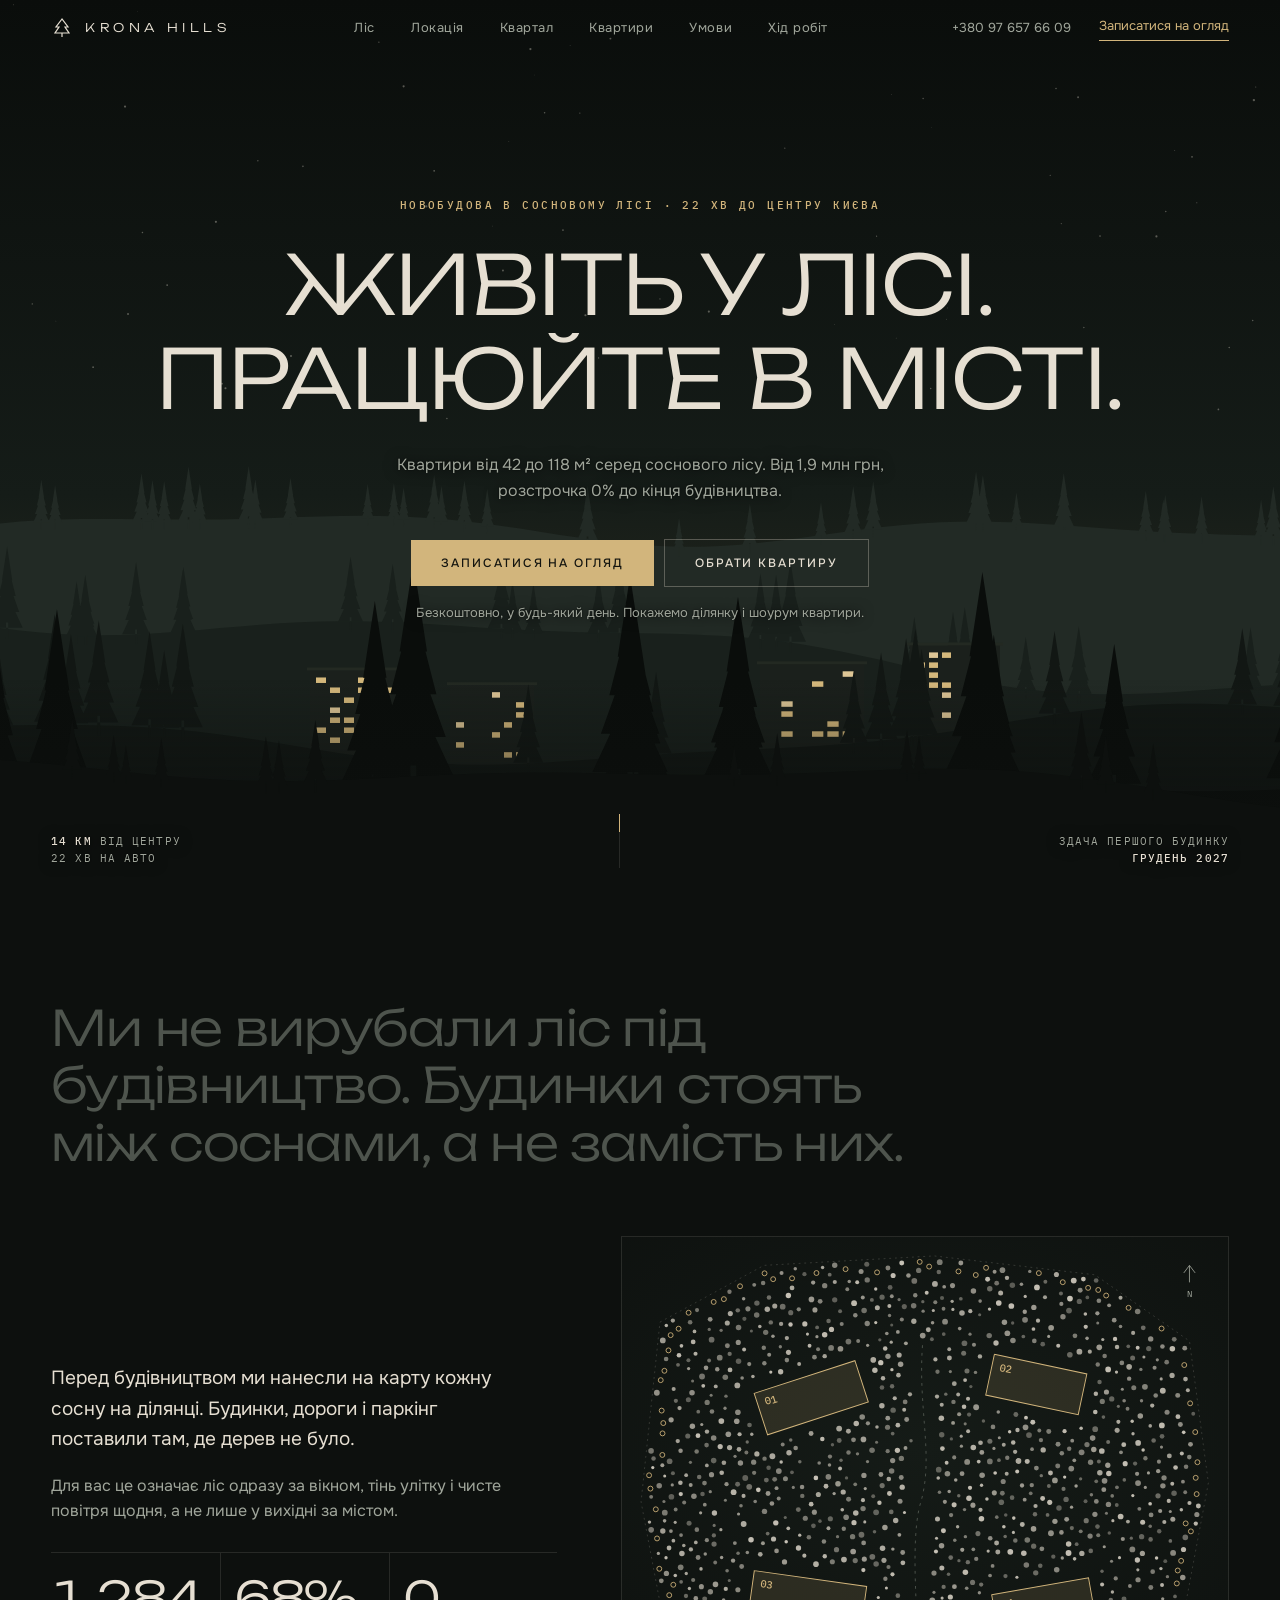
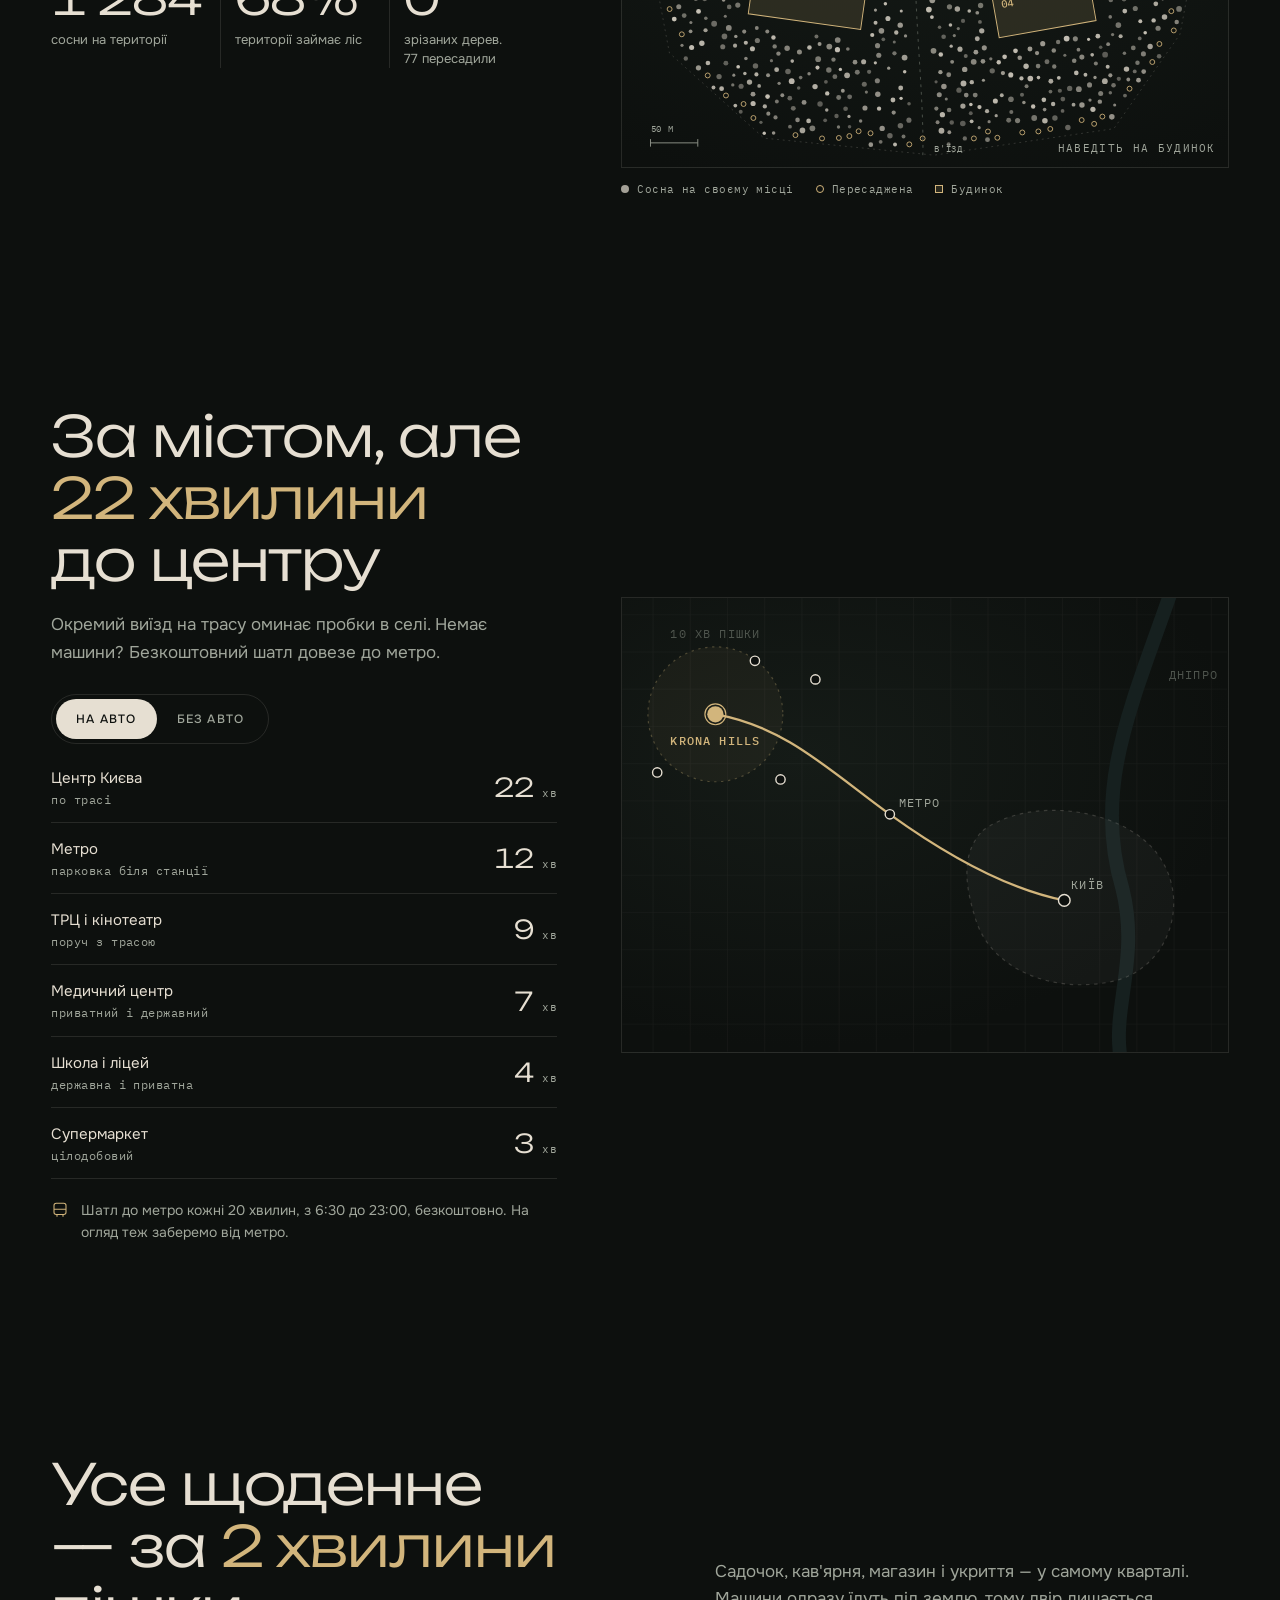
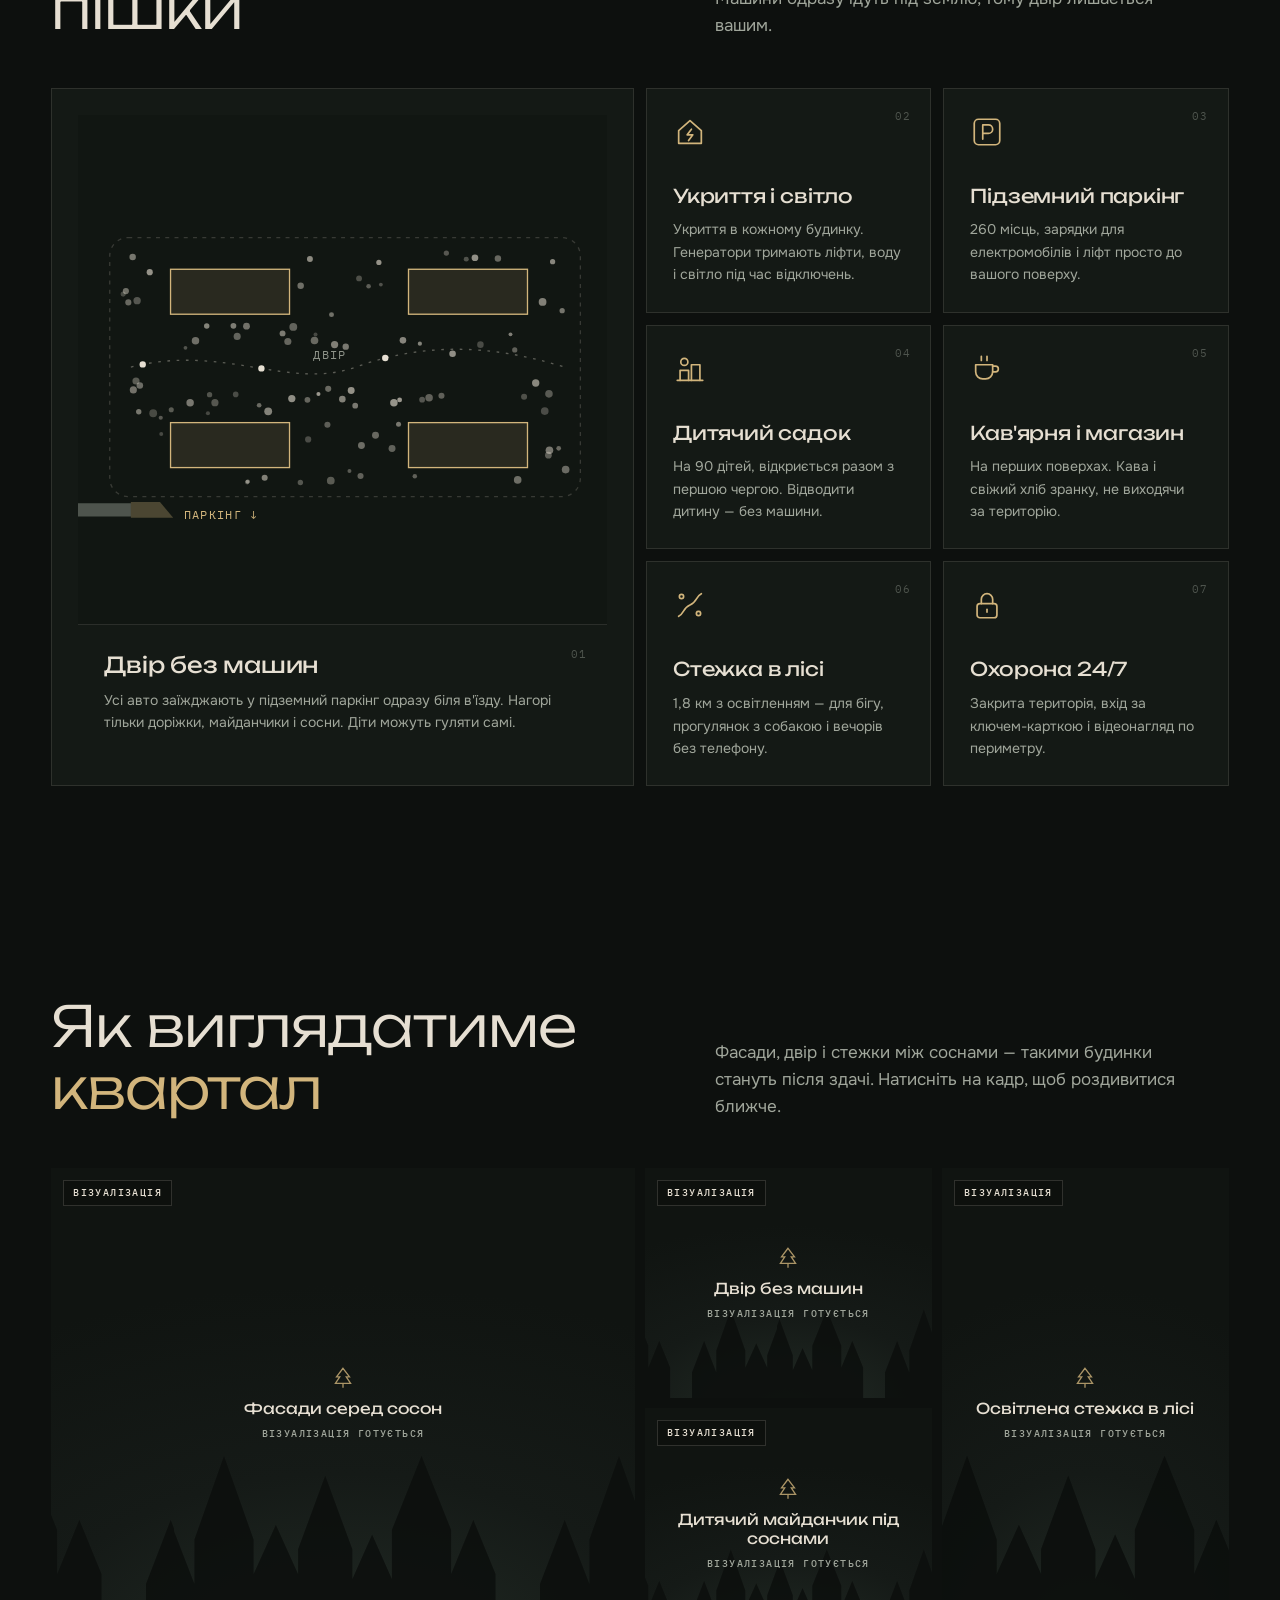
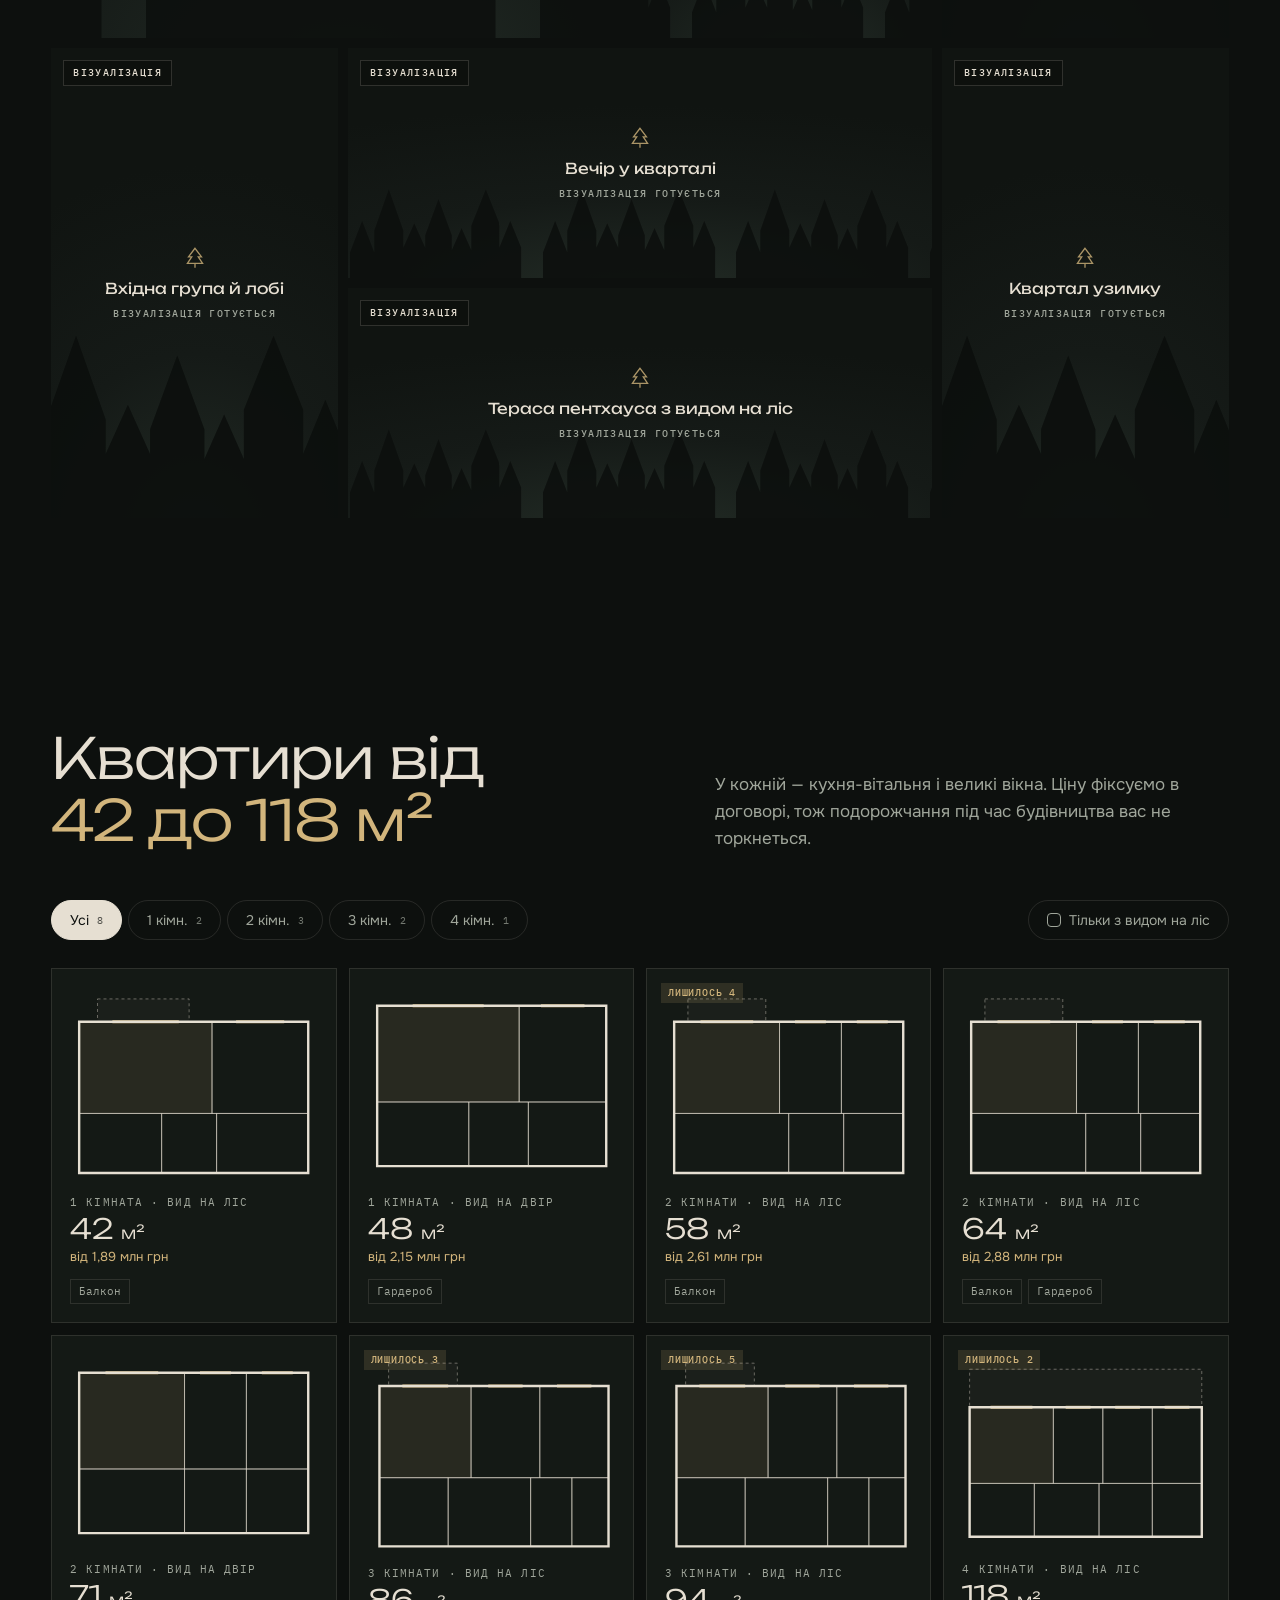
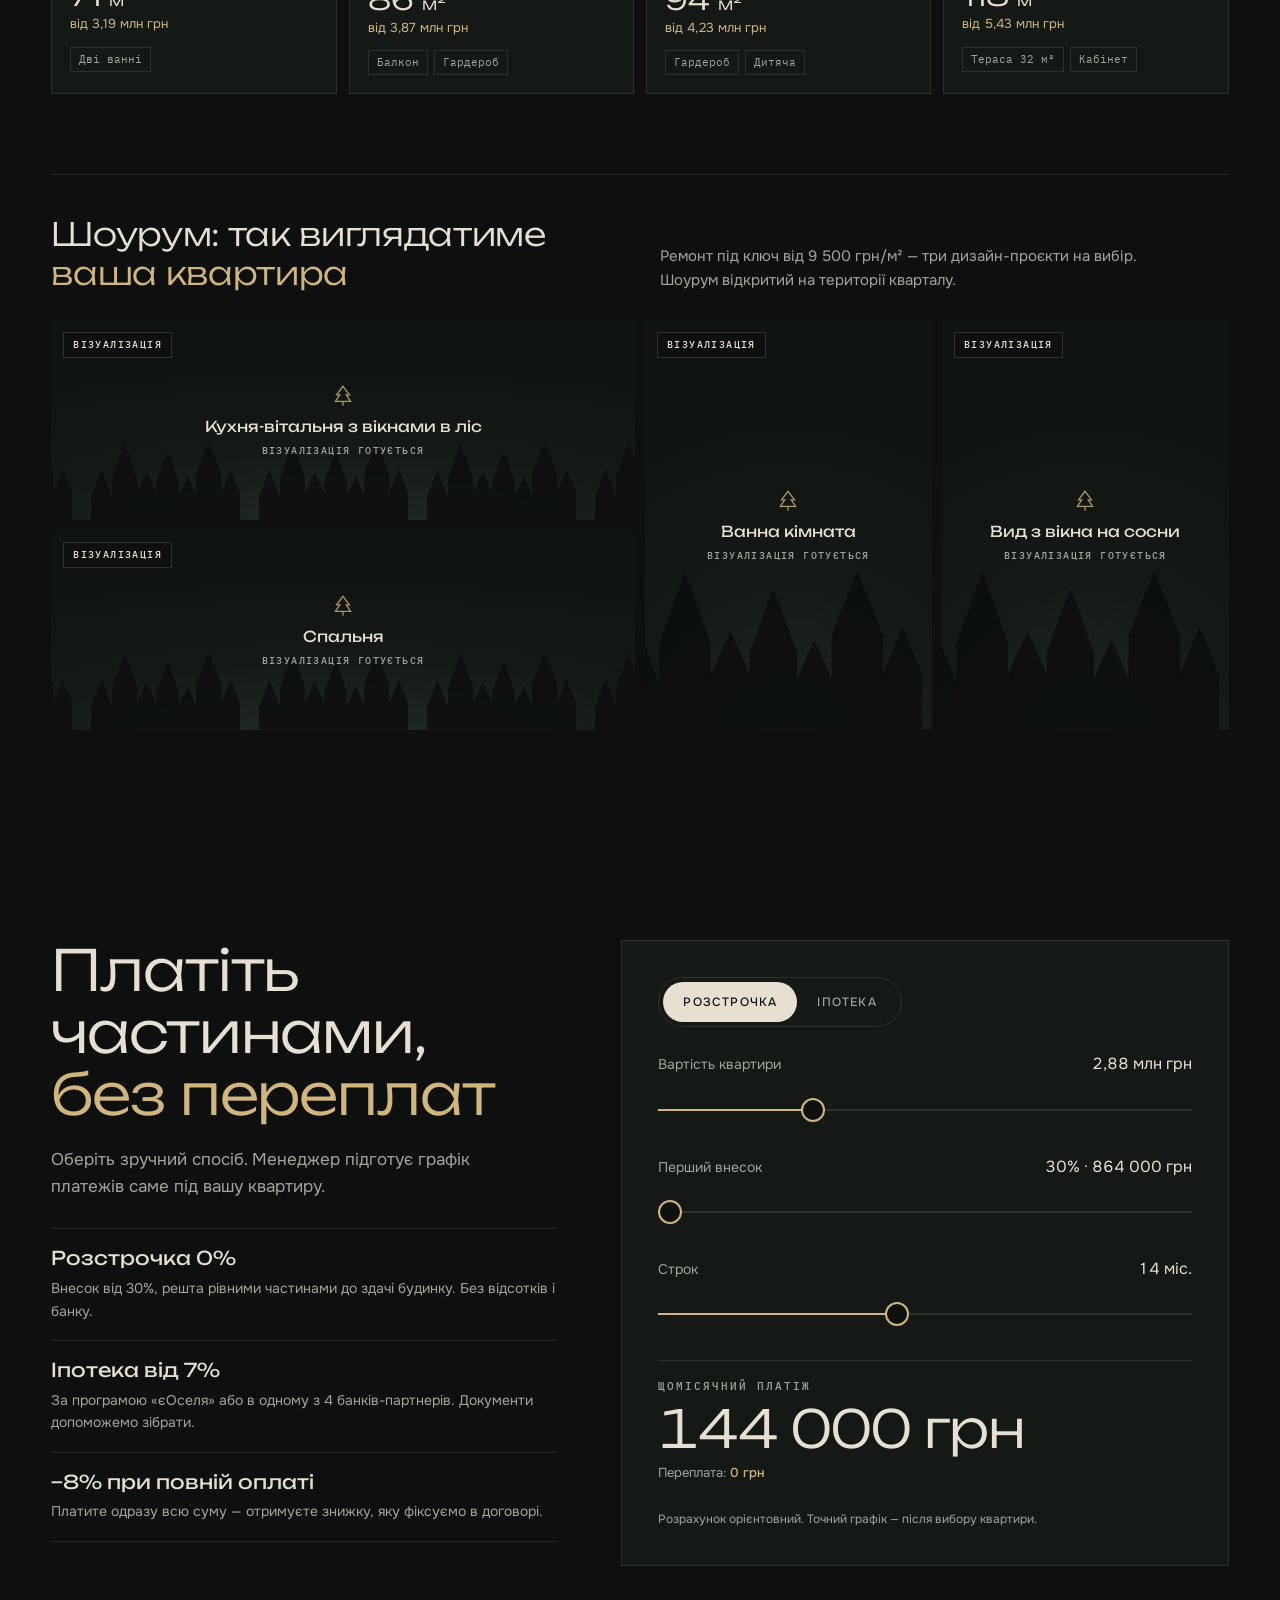
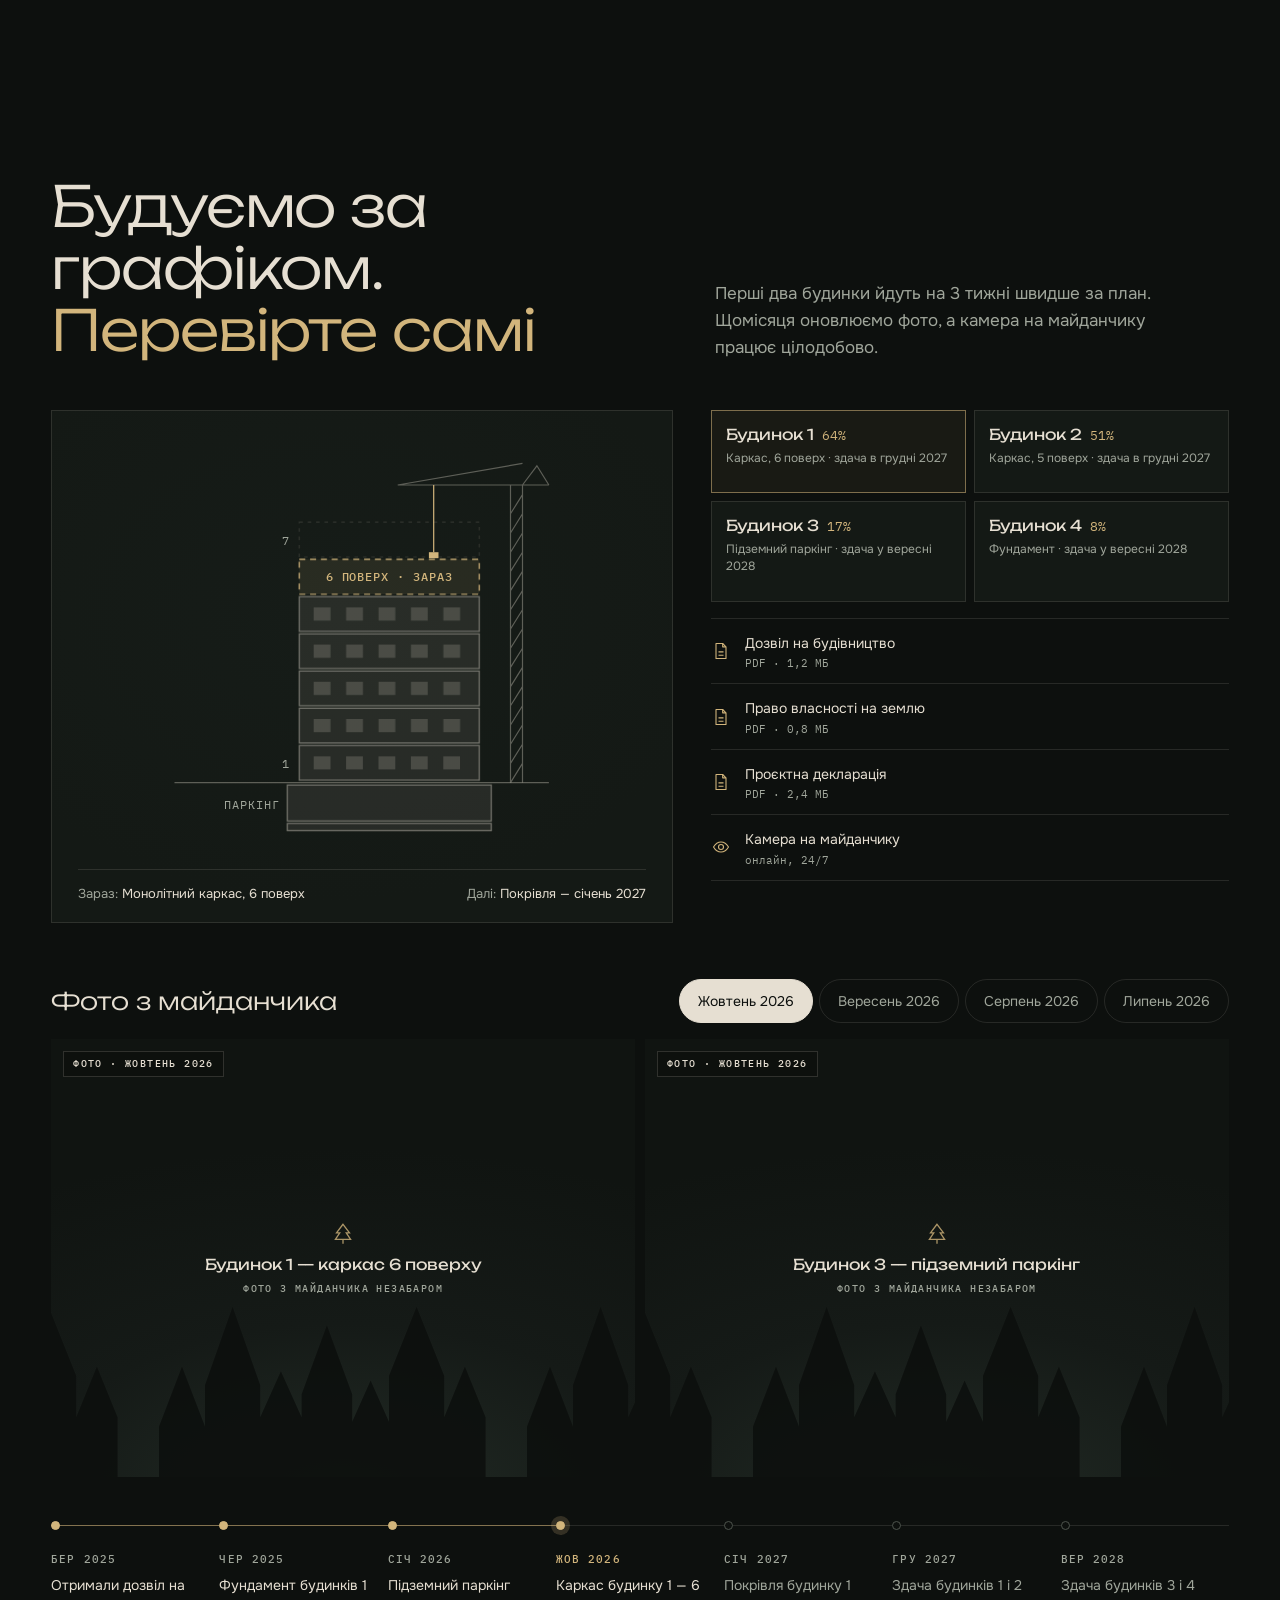
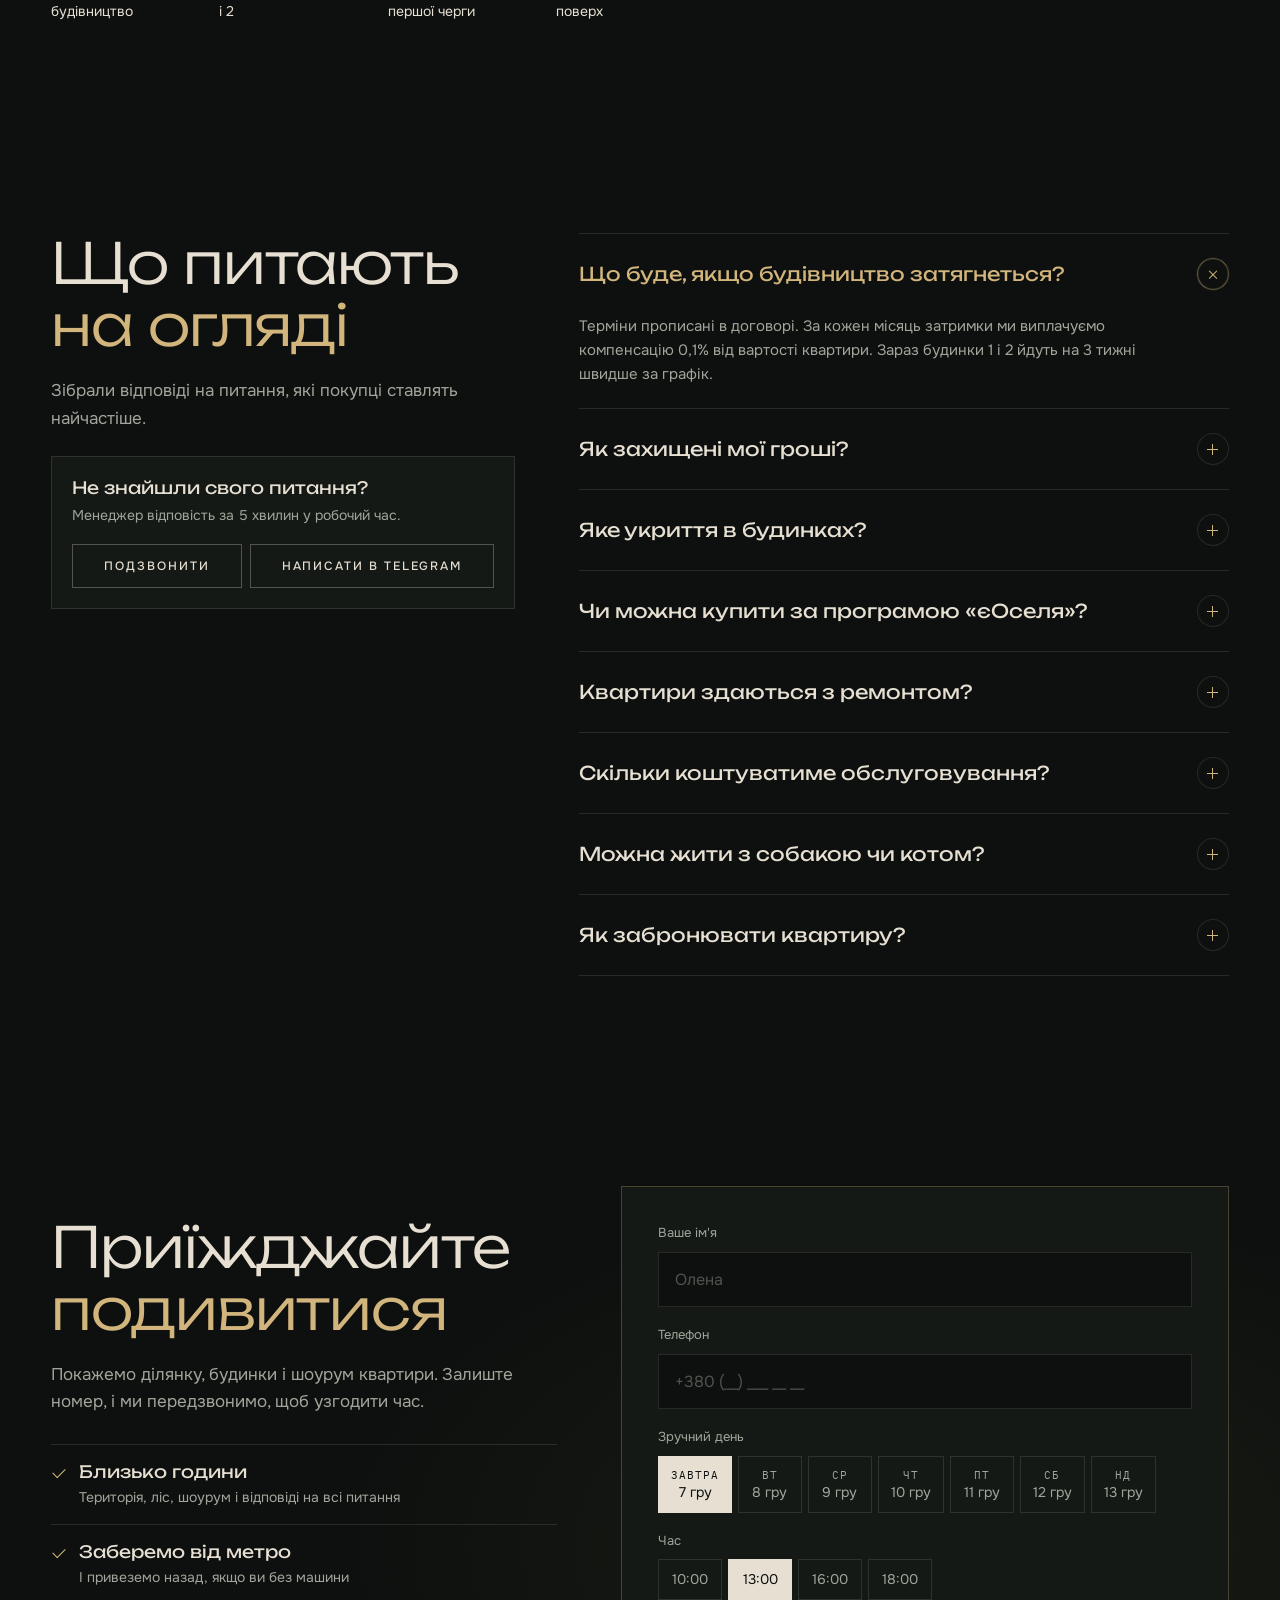
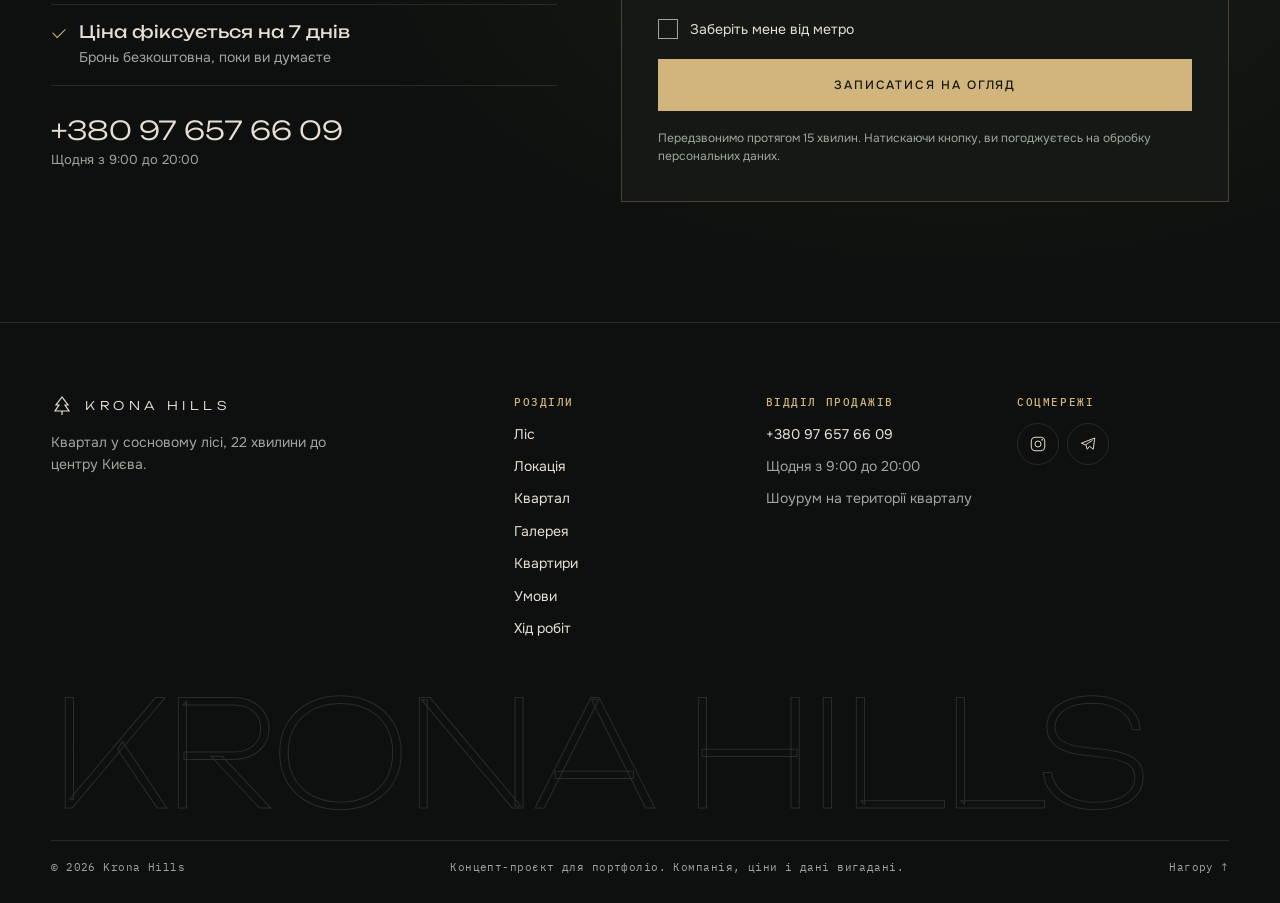
==== commit 56fbb234: "Етап 1: місця для рендерів і фото, галерея, шоурум, фото з майданчика - рендер першого екрана (16:9 " ====
--- a/index.html
+++ b/index.html
@@ -11,6 +11,7 @@
   <meta property="og:locale" content="uk_UA">
   <meta name="theme-color" content="#0D100E">
   <link rel="icon" href="favicon.svg" type="image/svg+xml">
+  <!--HERO_PRELOAD-->
   <link rel="preconnect" href="https://fonts.googleapis.com">
   <link rel="preconnect" href="https://fonts.gstatic.com" crossorigin>
   <link href="https://fonts.googleapis.com/css2?family=Unbounded:wght@200;300;400&family=Onest:wght@300;400;500&family=IBM+Plex+Mono:wght@400;500&display=swap" rel="stylesheet">
@@ -63,6 +64,7 @@
     <!-- ============ 1. Перший екран ============ -->
     <section class="hero" id="top">
       <svg class="hero-scene" id="scene" viewBox="0 0 1600 900" preserveAspectRatio="xMidYMax slice" aria-hidden="true"></svg>
+      <!--HERO_PICTURE-->
 
       <div class="hero-content" id="heroContent">
         <p class="eyebrow reveal" style="--d:.2s">Новобудова в сосновому лісі<span class="eyebrow-extra"> · 22 хв до центру Києва</span></p>
@@ -258,6 +260,27 @@
       </div>
     </section>
 
+    <!-- ============ 4½. Галерея ============ -->
+    <section class="gallery" id="gallery">
+      <div class="container">
+        <div class="q-head">
+          <h2 class="h2">Як виглядатиме <span class="gold">квартал</span></h2>
+          <p class="lead">Фасади, двір і стежки між соснами — такими будинки стануть після здачі. Натисніть на кадр, щоб роздивитися ближче.</p>
+        </div>
+
+        <div class="g-grid" data-lb="gallery">
+          <button type="button" class="media g-item g1" data-img="gallery/01-fasady" data-cap="Фасади серед сосон" data-alt="Візуалізація: семиповерхові будинки Krona Hills серед сосон удень" style="--ar:3/2"></button>
+          <button type="button" class="media g-item g2" data-img="gallery/02-dvir" data-cap="Двір без машин" data-alt="Візуалізація: двір без машин з доріжками і майданчиками між соснами" style="--ar:4/3"></button>
+          <button type="button" class="media g-item g3" data-img="gallery/03-maidanchyk" data-cap="Дитячий майданчик під соснами" data-alt="Візуалізація: дитячий майданчик у тіні сосон" style="--ar:4/3"></button>
+          <button type="button" class="media g-item g4" data-img="gallery/04-stezhka" data-cap="Освітлена стежка в лісі" data-alt="Візуалізація: освітлена лісова стежка ввечері" style="--ar:3/4"></button>
+          <button type="button" class="media g-item g5" data-img="gallery/05-vkhid" data-cap="Вхідна група й лобі" data-alt="Візуалізація: вхідна група і лобі будинку" style="--ar:3/4"></button>
+          <button type="button" class="media g-item g6" data-img="gallery/06-vechir" data-cap="Вечір у кварталі" data-alt="Візуалізація: будинки ввечері зі світлом у вікнах" style="--ar:3/2"></button>
+          <button type="button" class="media g-item g7" data-img="gallery/07-terasa" data-cap="Тераса пентхауса з видом на ліс" data-alt="Візуалізація: тераса пентхауса з видом на сосновий ліс" style="--ar:3/2"></button>
+          <button type="button" class="media g-item g8" data-img="gallery/08-zyma" data-cap="Квартал узимку" data-alt="Візуалізація: квартал узимку, засніжені сосни" style="--ar:3/4"></button>
+        </div>
+      </div>
+    </section>
+
     <!-- ============ 5. Квартири ============ -->
     <section class="flats" id="flats">
       <div class="container">
@@ -281,6 +304,19 @@
         </div>
 
         <div class="flats-grid" id="flatsGrid" aria-live="polite"></div>
+
+        <div class="interiors">
+          <div class="int-head">
+            <h3>Шоурум: так виглядатиме <span class="gold">ваша квартира</span></h3>
+            <p>Ремонт під ключ від 9 500 грн/м² — три дизайн-проєкти на вибір. Шоурум відкритий на території кварталу.</p>
+          </div>
+          <div class="int-grid" data-lb="interiors">
+            <button type="button" class="media int-item i1" data-img="interiors/01-kukhnia-vitalnia" data-cap="Кухня-вітальня з вікнами в ліс" data-alt="Візуалізація інтер'єру: кухня-вітальня з панорамними вікнами на сосни" style="--ar:3/2"></button>
+            <button type="button" class="media int-item i2" data-img="interiors/02-spalnia" data-cap="Спальня" data-alt="Візуалізація інтер'єру: спальня в теплих тонах" style="--ar:3/2"></button>
+            <button type="button" class="media int-item i3" data-img="interiors/03-vanna" data-cap="Ванна кімната" data-alt="Візуалізація інтер'єру: ванна кімната" style="--ar:4/5"></button>
+            <button type="button" class="media int-item i4" data-img="interiors/04-vyd-z-vikna" data-cap="Вид з вікна на сосни" data-alt="Візуалізація: вид з вікна квартири на сосновий ліс" style="--ar:4/5"></button>
+          </div>
+        </div>
       </div>
     </section>
 
@@ -389,6 +425,17 @@
           </div>
         </div>
 
+        <div class="pp" id="progressPhotos">
+          <div class="pp-head">
+            <h3>Фото з майданчика</h3>
+            <div class="pp-tabs" role="tablist" aria-label="Місяць"><button type="button" role="tab" id="ppt-2026-10" aria-controls="pp-2026-10" aria-selected="true" data-m="2026-10">Жовтень 2026</button><button type="button" role="tab" id="ppt-2026-09" aria-controls="pp-2026-09" aria-selected="false" data-m="2026-09">Вересень 2026</button><button type="button" role="tab" id="ppt-2026-08" aria-controls="pp-2026-08" aria-selected="false" data-m="2026-08">Серпень 2026</button><button type="button" role="tab" id="ppt-2026-07" aria-controls="pp-2026-07" aria-selected="false" data-m="2026-07">Липень 2026</button></div>
+          </div>
+          <div class="pp-panel" role="tabpanel" id="pp-2026-10" aria-labelledby="ppt-2026-10" data-lb="progress-2026-10"><button type="button" class="media pp-item" data-img="progress/2026-10/01" data-kind="photo" data-tag="Фото · жовтень 2026" data-cap="Будинок 1 — каркас 6 поверху" data-alt="Фото з будмайданчика, жовтень 2026: Будинок 1 — каркас 6 поверху" style="--ar:4/3"></button><button type="button" class="media pp-item" data-img="progress/2026-10/02" data-kind="photo" data-tag="Фото · жовтень 2026" data-cap="Будинок 3 — підземний паркінг" data-alt="Фото з будмайданчика, жовтень 2026: Будинок 3 — підземний паркінг" style="--ar:4/3"></button></div>
+          <div class="pp-panel" role="tabpanel" id="pp-2026-09" aria-labelledby="ppt-2026-09" data-lb="progress-2026-09" hidden><button type="button" class="media pp-item" data-img="progress/2026-09/01" data-kind="photo" data-tag="Фото · вересень 2026" data-cap="Будинок 1 — 5 поверх" data-alt="Фото з будмайданчика, вересень 2026: Будинок 1 — 5 поверх" style="--ar:4/3"></button><button type="button" class="media pp-item" data-img="progress/2026-09/02" data-kind="photo" data-tag="Фото · вересень 2026" data-cap="Будинок 2 — каркас 4 поверху" data-alt="Фото з будмайданчика, вересень 2026: Будинок 2 — каркас 4 поверху" style="--ar:4/3"></button></div>
+          <div class="pp-panel" role="tabpanel" id="pp-2026-08" aria-labelledby="ppt-2026-08" data-lb="progress-2026-08" hidden><button type="button" class="media pp-item" data-img="progress/2026-08/01" data-kind="photo" data-tag="Фото · серпень 2026" data-cap="Будинок 1 — 4 поверх" data-alt="Фото з будмайданчика, серпень 2026: Будинок 1 — 4 поверх" style="--ar:4/3"></button><button type="button" class="media pp-item" data-img="progress/2026-08/02" data-kind="photo" data-tag="Фото · серпень 2026" data-cap="Будинок 3 — котлован" data-alt="Фото з будмайданчика, серпень 2026: Будинок 3 — котлован" style="--ar:4/3"></button></div>
+          <div class="pp-panel" role="tabpanel" id="pp-2026-07" aria-labelledby="ppt-2026-07" data-lb="progress-2026-07" hidden><button type="button" class="media pp-item" data-img="progress/2026-07/01" data-kind="photo" data-tag="Фото · липень 2026" data-cap="Будинок 2 — 3 поверх" data-alt="Фото з будмайданчика, липень 2026: Будинок 2 — 3 поверх" style="--ar:4/3"></button><button type="button" class="media pp-item" data-img="progress/2026-07/02" data-kind="photo" data-tag="Фото · липень 2026" data-cap="Паркінг першої черги здано" data-alt="Фото з будмайданчика, липень 2026: Паркінг першої черги здано" style="--ar:4/3"></button></div>
+        </div>
+
         <ol class="timeline" aria-label="Етапи будівництва">
           <li class="done"><span class="tl-date">Бер 2025</span><span class="tl-text">Отримали дозвіл на будівництво</span></li>
           <li class="done"><span class="tl-date">Чер 2025</span><span class="tl-text">Фундамент будинків 1 і 2</span></li>
@@ -551,6 +598,7 @@
           <a href="#forest">Ліс</a>
           <a href="#location">Локація</a>
           <a href="#quarter">Квартал</a>
+          <a href="#gallery">Галерея</a>
           <a href="#flats">Квартири</a>
           <a href="#terms">Умови</a>
           <a href="#progress">Хід робіт</a>
@@ -588,8 +636,26 @@
   </dialog>
 
 
+  <!-- Перегляд зображень на весь екран -->
+  <dialog class="lb" id="lightbox" aria-label="Перегляд зображень">
+    <button type="button" class="lb-close" data-lb-close aria-label="Закрити">
+      <svg width="16" height="16" viewBox="0 0 16 16" stroke="currentColor" stroke-width="1.5" aria-hidden="true"><path d="M2 2l12 12M14 2 2 14"/></svg>
+    </button>
+    <button type="button" class="lb-nav lb-prev" data-lb-step="-1" aria-label="Попереднє зображення">
+      <svg width="18" height="18" viewBox="0 0 18 18" fill="none" stroke="currentColor" stroke-width="1.5" aria-hidden="true"><path d="M11 3 5 9l6 6"/></svg>
+    </button>
+    <figure class="lb-fig">
+      <div class="lb-media media" id="lbMedia"></div>
+      <figcaption class="lb-cap"><span id="lbCap"></span><span class="lb-count" id="lbCount"></span></figcaption>
+    </figure>
+    <button type="button" class="lb-nav lb-next" data-lb-step="1" aria-label="Наступне зображення">
+      <svg width="18" height="18" viewBox="0 0 18 18" fill="none" stroke="currentColor" stroke-width="1.5" aria-hidden="true"><path d="m7 3 6 6-6 6"/></svg>
+    </button>
+  </dialog>
+
   <div class="toast" id="toast" role="status" aria-live="polite"></div>
 
+  <script src="js/images.js"></script>
   <script src="js/main.js"></script>
 </body>
 </html>
--- a/css/style.css
+++ b/css/style.css
@@ -46,14 +46,6 @@
 :focus-visible { outline: 1px solid var(--gold); outline-offset: 3px; }
 .input input:focus-visible { outline: none; }
 
-/* плівкове зерно поверх усього */
-body::after {
-  content: '';
-  position: fixed; inset: 0;
-  pointer-events: none; z-index: 100;
-  opacity: .06;
-  background-image: url("data:image/svg+xml,%3Csvg xmlns='http://www.w3.org/2000/svg' width='160' height='160'%3E%3Cfilter id='n'%3E%3CfeTurbulence type='fractalNoise' baseFrequency='.9' numOctaves='2' stitchTiles='stitch'/%3E%3C/filter%3E%3Crect width='100%25' height='100%25' filter='url(%23n)'/%3E%3C/svg%3E");
-}
 
 main > section[id] { scroll-margin-top: 24px; }
 .forest-grid, .loc-grid, .terms-grid, .pr-grid, .faq-grid, .visit-grid { grid-template-columns: minmax(0, 1fr); }
@@ -102,8 +94,7 @@
   border-bottom: 1px solid transparent;
 }
 .nav.scrolled {
-  background: rgba(13, 16, 14, .72);
-  backdrop-filter: blur(14px); -webkit-backdrop-filter: blur(14px);
+  background: rgba(13, 16, 14, .93);
   border-color: var(--line);
 }
 .logo { display: flex; align-items: center; gap: 12px; color: var(--bone); }
@@ -166,10 +157,25 @@
   overflow: hidden;
   isolation: isolate;
 }
-.hero-scene { position: absolute; inset: 0; width: 100%; height: 100%; z-index: -1; }
+.hero-scene, .scene-layer { position: absolute; inset: 0; width: 100%; height: 100%; z-index: -1; pointer-events: none; }
+/* шари, що зсуваються за мишею, ширші за екран — щоб у кадрі ніколи не з'являвся їхній край */
+.scene-layer, .hero-front svg { left: -60px; right: -60px; width: calc(100% + 120px); max-width: none; }
+@media (hover: hover) and (pointer: fine) and (min-width: 900px) {
+  .scene-layer, .hero-front svg { will-change: transform; }
+}
 /* передній пагорб: при скролі виростає і ховає текст; знизу продовжується кольором наступного блоку */
 .hero-front { position: absolute; inset: 0; z-index: 1; pointer-events: none; }
-.hero-front svg { width: 100%; height: 100%; }
+.hero-photo { position: absolute; inset: 0; z-index: -1; display: block; }
+.hero-photo img { width: 100%; height: 100%; object-fit: cover; object-position: 50% 60%; }
+/* затемнення зверху (меню, текст) і плавний перехід у пагорби знизу */
+.hero-photo::after {
+  content: ''; position: absolute; inset: 0;
+  background:
+    linear-gradient(180deg, rgba(10,13,11,.78) 0%, rgba(10,13,11,.35) 35%, rgba(10,13,11,.45) 60%, rgba(13,16,14,.95) 100%);
+}
+.hero.has-photo .scene-layer.l0, .hero.has-photo .scene-layer.l1 { display: none; }
+.render-tag.hero-tag { right: var(--edge); left: auto; top: auto; bottom: calc(96px + var(--safe-b)); z-index: 2; }
+.hero-front svg { position: absolute; top: 0; height: 100%; }
 .hero-front::after { content: ''; position: absolute; left: 0; right: 0; top: calc(100% - 1px); height: 70vh; background: var(--bg); }
 
 .hero-content {
@@ -337,9 +343,9 @@
     radial-gradient(120% 90% at 50% 40%, #151B17 0%, var(--bg) 75%);
   aspect-ratio: 640 / 560;
 }
-.map { width: 100%; height: 100%; }
-.map .t { opacity: 0; transition: opacity .7s ease; }
-.map.show .t { opacity: var(--o); }
+.map { width: 100%; height: 100%; position: relative; z-index: 1; }
+.map-trees { position: absolute; inset: 0; width: 100%; height: 100%; opacity: 0; transform: scale(.985); transition: opacity 1.4s ease, transform 1.8s var(--ease); }
+.map-frame.show .map-trees { opacity: 1; transform: none; }
 .map .b-shape {
   fill: var(--gold-soft); stroke: var(--gold); stroke-width: 1;
   stroke-dasharray: 400; stroke-dashoffset: 400;
@@ -692,7 +698,7 @@
   overscroll-behavior: contain;
 }
 .flat-modal[open] { animation: sheetUp .5s var(--ease); }
-html:has(.flat-modal[open]) { overflow: hidden; }
+html:has(dialog[open]) { overflow: hidden; }
 .flat-modal::backdrop { background: rgba(5, 7, 6, .7); backdrop-filter: blur(4px); }
 @keyframes sheetUp { from { transform: translateY(100%); } to { transform: none; } }
 
@@ -1112,6 +1118,177 @@
 }
 
 /* =========================================================
+   Зображення: рендери, фото й заглушки, поки файлів немає
+   ========================================================= */
+.media {
+  position: relative; display: block; overflow: hidden;
+  aspect-ratio: var(--ar, 3 / 2);
+  background: #121714;
+  border: 0; padding: 0; width: 100%; color: inherit; text-align: left;
+}
+button.media { cursor: zoom-in; }
+.media picture, .media img { position: absolute; inset: 0; width: 100%; height: 100%; }
+.media img { object-fit: cover; opacity: 0; transition: opacity .6s ease, transform 1.2s var(--ease); }
+.media.is-loaded img { opacity: 1; }
+@media (hover: hover) { button.media:hover img { transform: scale(1.03); } }
+
+/* заглушка: ліс на світанку і підпис, що тут буде */
+.ph {
+  position: absolute; inset: 0; display: grid; place-items: center; text-align: center;
+  background: radial-gradient(110% 80% at 50% 105%, #222B25 0%, #151A17 50%, #101411 100%);
+}
+.ph::before {
+  content: ''; position: absolute; left: 0; right: 0; bottom: 0; height: 42%;
+  background: url("data:image/svg+xml,%3Csvg xmlns='http://www.w3.org/2000/svg' viewBox='0 0 160 80'%3E%3Cpath fill='%230C0F0D' d='M0 80V58l10-26 10 26V40l12-34 12 34v14l9-20 9 20V44l11-30 11 30v12l8-18 8 18V36l12-30 12 30v18l9-22 9 22v26z'/%3E%3C/svg%3E") repeat-x bottom / auto 100%;
+  opacity: .9;
+}
+.ph-in { position: relative; display: flex; flex-direction: column; align-items: center; gap: 8px; padding: 18px; max-width: 90%; }
+.ph-in svg { width: 26px; height: 26px; fill: none; stroke: var(--gold); stroke-width: 1.2; opacity: .8; }
+.ph-in b { font: 400 15px/1.3 var(--f-display); color: var(--bone); }
+.ph-in small { font: 500 10px/1.4 var(--f-mono); letter-spacing: .14em; text-transform: uppercase; color: var(--muted); }
+
+/* підпис «Візуалізація» / «Фото · місяць» */
+.render-tag {
+  position: absolute; left: 12px; top: 12px; z-index: 2;
+  font: 500 10px/1 var(--f-mono); letter-spacing: .14em; text-transform: uppercase;
+  padding: 7px 9px; color: var(--bone);
+  background: rgba(13, 16, 14, .78); border: 1px solid rgba(230, 223, 210, .16);
+  pointer-events: none;
+}
+.g-cap {
+  position: absolute; left: 0; right: 0; bottom: 0; z-index: 2;
+  padding: 40px 16px 14px;
+  font: 400 15px/1.3 var(--f-display); color: var(--bone);
+  background: linear-gradient(transparent, rgba(8, 10, 9, .85));
+  pointer-events: none;
+}
+.media:not(.is-loaded) .g-cap { display: none; }
+
+/* =========================================================
+   Галерея «Як виглядатиме квартал»
+   ========================================================= */
+.gallery { padding: 56px 0 80px; }
+/* на телефоні — стрічка зі свайпом */
+.g-grid {
+  display: flex; gap: 10px;
+  overflow-x: auto; scroll-snap-type: x mandatory; scrollbar-width: none;
+  margin: 0 calc(-1 * var(--pad)); padding: 0 var(--pad);
+}
+.g-grid::-webkit-scrollbar { display: none; }
+.g-item { flex: 0 0 82%; aspect-ratio: 4 / 5; scroll-snap-align: start; scroll-margin-left: var(--pad); }
+
+@media (min-width: 640px) {
+  .g-grid { display: grid; grid-template-columns: repeat(2, minmax(0, 1fr)); grid-auto-rows: 240px; overflow: visible; margin: 0; padding: 0; }
+  .g-item { aspect-ratio: auto; }
+  .g1 { grid-column: 1 / -1; grid-row: span 2; }
+}
+@media (min-width: 900px) { .gallery { padding: 100px 0 110px; } }
+@media (min-width: 1100px) {
+  .g-grid { grid-template-columns: repeat(4, minmax(0, 1fr)); grid-template-rows: repeat(4, 230px); grid-auto-rows: auto; }
+  .g1 { grid-column: 1 / 3; grid-row: 1 / 3; }
+  .g2 { grid-column: 3; grid-row: 1; }
+  .g3 { grid-column: 3; grid-row: 2; }
+  .g4 { grid-column: 4; grid-row: 1 / 3; }
+  .g5 { grid-column: 1; grid-row: 3 / 5; }
+  .g6 { grid-column: 2 / 4; grid-row: 3; }
+  .g7 { grid-column: 2 / 4; grid-row: 4; }
+  .g8 { grid-column: 4; grid-row: 3 / 5; }
+}
+
+/* =========================================================
+   Шоурум (інтер'єри) у блоці квартир
+   ========================================================= */
+.interiors { margin-top: 56px; padding-top: 32px; border-top: 1px solid var(--line); }
+.int-head { margin-bottom: 20px; display: grid; gap: 10px; }
+.int-head h3 { font: 300 26px/1.2 var(--f-display); letter-spacing: -.01em; }
+.int-head p { color: var(--muted); max-width: 520px; font-size: 15px; }
+.int-grid {
+  display: flex; gap: 10px;
+  overflow-x: auto; scroll-snap-type: x mandatory; scrollbar-width: none;
+  margin: 0 calc(-1 * var(--pad)); padding: 0 var(--pad);
+}
+.int-grid::-webkit-scrollbar { display: none; }
+.int-item { flex: 0 0 78%; aspect-ratio: 4 / 5; scroll-snap-align: start; scroll-margin-left: var(--pad); }
+@media (min-width: 640px) {
+  .int-grid { display: grid; grid-template-columns: repeat(2, minmax(0, 1fr)); grid-auto-rows: 220px; overflow: visible; margin: 0; padding: 0; }
+  .int-item { aspect-ratio: auto; }
+}
+@media (min-width: 900px) {
+  .interiors { margin-top: 80px; padding-top: 40px; }
+  .int-head { grid-template-columns: 1fr 1fr; align-items: end; gap: 40px; margin-bottom: 28px; }
+  .int-head h3 { font-size: 32px; }
+  .int-grid { grid-template-columns: repeat(4, minmax(0, 1fr)); grid-template-rows: repeat(2, 200px); }
+  .i1 { grid-column: 1 / 3; grid-row: 1; }
+  .i2 { grid-column: 1 / 3; grid-row: 2; }
+  .i3 { grid-column: 3; grid-row: 1 / 3; }
+  .i4 { grid-column: 4; grid-row: 1 / 3; }
+}
+
+/* =========================================================
+   Фото з майданчика по місяцях
+   ========================================================= */
+.pp { margin-top: 40px; }
+.pp-head { display: flex; flex-direction: column; gap: 14px; margin-bottom: 16px; }
+.pp-head h3 { font: 300 24px/1.2 var(--f-display); }
+.pp-tabs { display: flex; gap: 6px; overflow-x: auto; scrollbar-width: none; margin: 0 calc(-1 * var(--pad)); padding: 0 var(--pad); }
+.pp-tabs::-webkit-scrollbar { display: none; }
+.pp-tabs button {
+  flex: none; min-height: 44px; padding: 12px 18px;
+  border: 1px solid var(--line); border-radius: 99px;
+  font: 400 14px/1 var(--f-text); color: var(--muted);
+  transition: background .3s, color .3s, border-color .3s;
+}
+.pp-tabs button[aria-selected="true"] { background: var(--bone); color: var(--bg); border-color: var(--bone); }
+.pp-panel { display: grid; grid-template-columns: minmax(0, 1fr); gap: 10px; }
+.pp-panel[hidden] { display: none; }
+@media (min-width: 640px) {
+  .pp-panel { grid-template-columns: repeat(2, minmax(0, 1fr)); }
+  .pp-head { flex-direction: row; justify-content: space-between; align-items: center; }
+  .pp-tabs { margin: 0; padding: 0; }
+}
+@media (min-width: 900px) { .pp { margin-top: 56px; } }
+
+/* =========================================================
+   Лайтбокс
+   ========================================================= */
+.lb {
+  width: 100vw; height: 100vh; height: 100dvh; max-width: none; max-height: none;
+  margin: 0; padding: 0; border: 0;
+  background: rgba(6, 8, 7, .97); color: var(--bone);
+  overscroll-behavior: contain;
+}
+.lb[open] { display: grid; grid-template-columns: 1fr; place-items: center; animation: fadeUp .35s var(--ease); }
+.lb::backdrop { background: rgba(6, 8, 7, .9); }
+.lb-fig { margin: 0; display: flex; flex-direction: column; gap: 14px; align-items: center; padding: calc(64px + var(--safe-t)) 12px calc(96px + var(--safe-b)); width: 100%; }
+.lb-media {
+  width: min(100%, calc((100dvh - 200px) * var(--arn, 1.5)));
+  max-height: calc(100dvh - 200px);
+  cursor: default; touch-action: pan-y;
+}
+.lb-media img { object-fit: contain; background: #0A0C0B; }
+.lb-cap { display: flex; justify-content: space-between; gap: 16px; width: min(100%, calc((100dvh - 200px) * var(--arn, 1.5))); font-size: 15px; color: var(--bone); }
+.lb-count { font: 400 12px var(--f-mono); color: var(--muted); letter-spacing: .1em; white-space: nowrap; }
+.lb-close, .lb-nav {
+  position: fixed; z-index: 3;
+  width: 48px; height: 48px; display: grid; place-items: center;
+  border: 1px solid rgba(230, 223, 210, .22); border-radius: 50%;
+  background: rgba(13, 16, 14, .7); color: var(--bone);
+  transition: border-color .3s, background .3s;
+}
+.lb-close { top: calc(12px + var(--safe-t)); right: 12px; }
+.lb-nav { bottom: calc(24px + var(--safe-b)); }
+.lb-prev { left: calc(50% - 60px); }
+.lb-next { right: calc(50% - 60px); }
+@media (hover: hover) { .lb-close:hover, .lb-nav:hover { border-color: var(--gold); } }
+@media (min-width: 900px) {
+  .lb-fig { padding: 72px 96px 56px; }
+  .lb-nav { top: 50%; bottom: auto; margin-top: -24px; }
+  .lb-prev { left: 24px; }
+  .lb-next { right: 24px; }
+  .lb-close { top: 20px; right: 24px; }
+}
+
+/* =========================================================
    Підказка-тост (демо-документи)
    ========================================================= */
 .toast {
@@ -1126,11 +1303,13 @@
 }
 .toast.on { opacity: 1; transform: translate(-50%, 0); }
 
+/* анімації, яких не видно на екрані, не працюють даремно */
+.paused, .paused * { animation-play-state: paused !important; }
+
 /* =========================================================
    Телефони: прибираємо важкі ефекти, щоб скрол був плавним
    ========================================================= */
 @media (max-width: 899px), (hover: none) {
-  body::after { display: none; }
   .nav.scrolled { background: var(--bg); backdrop-filter: none; -webkit-backdrop-filter: none; }
   .mobile-menu { padding-top: calc(100px + var(--safe-t)); padding-bottom: calc(32px + var(--safe-b)); }
 }
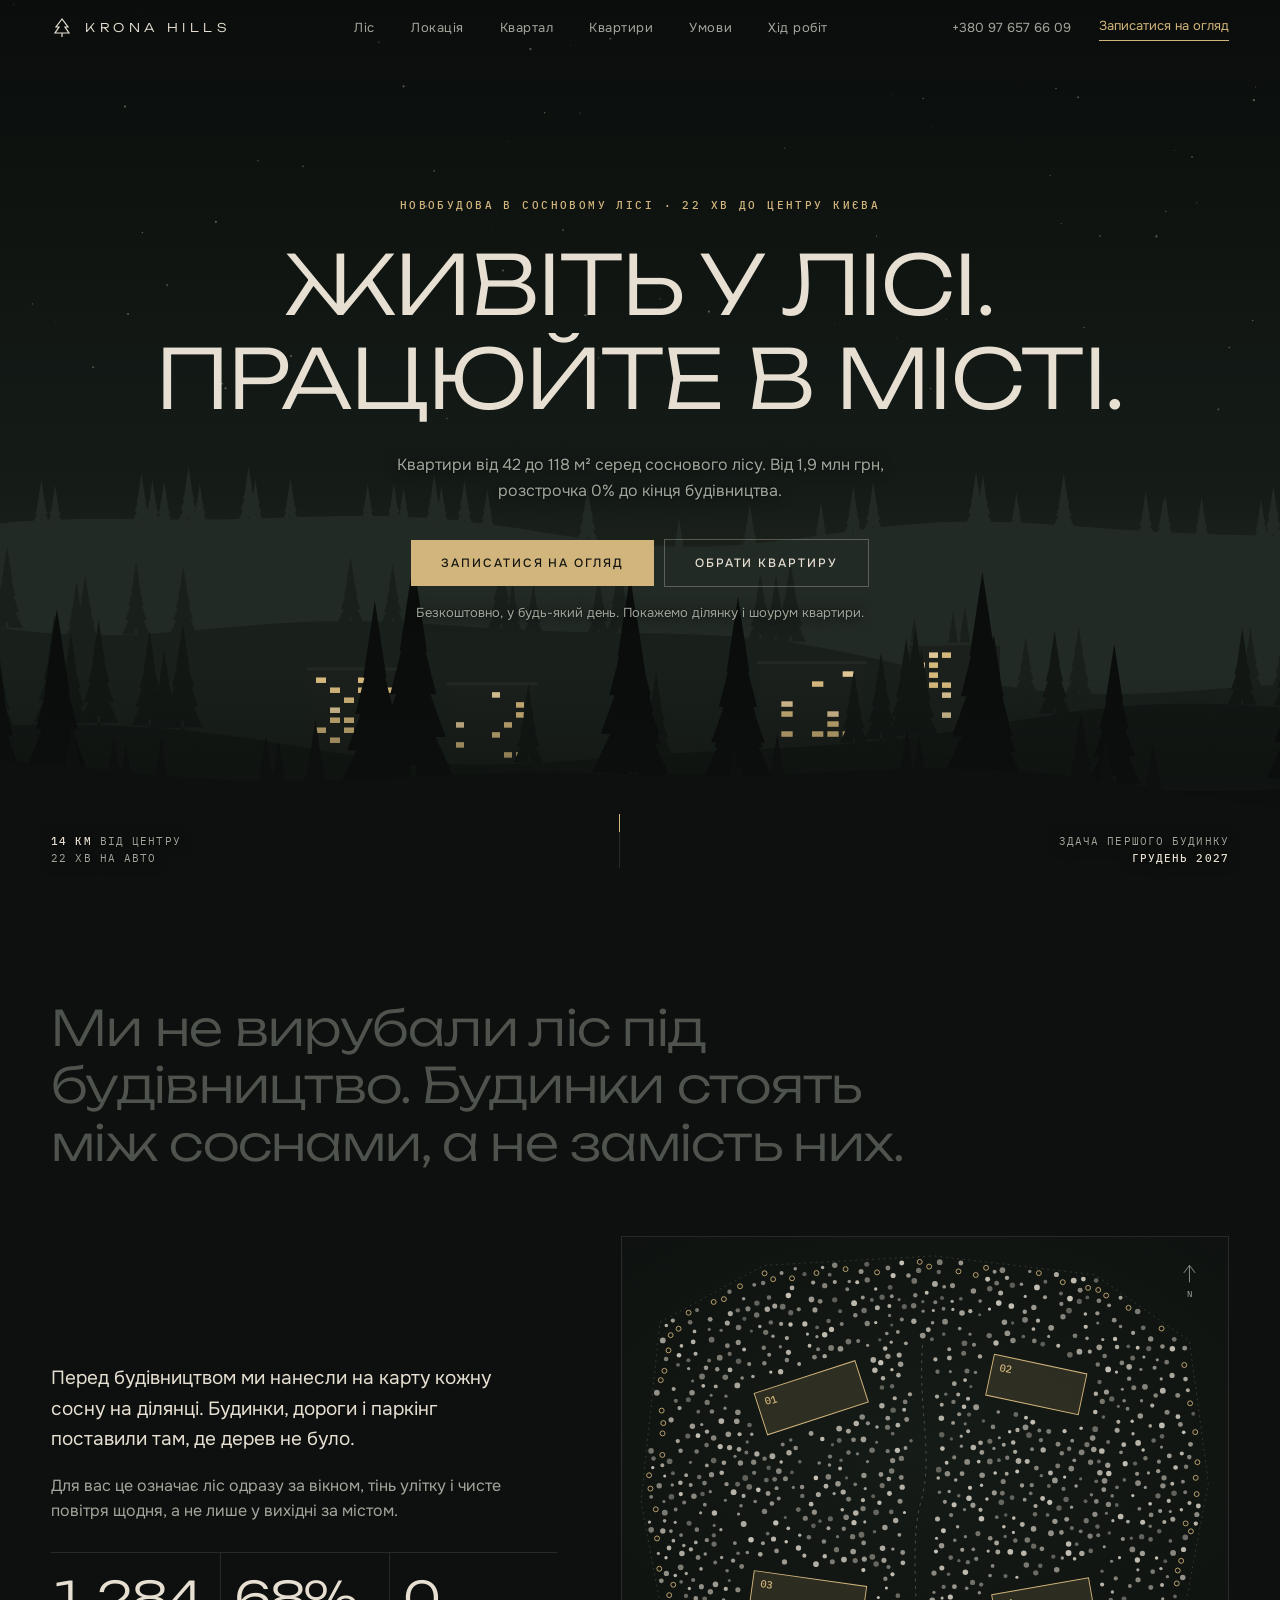
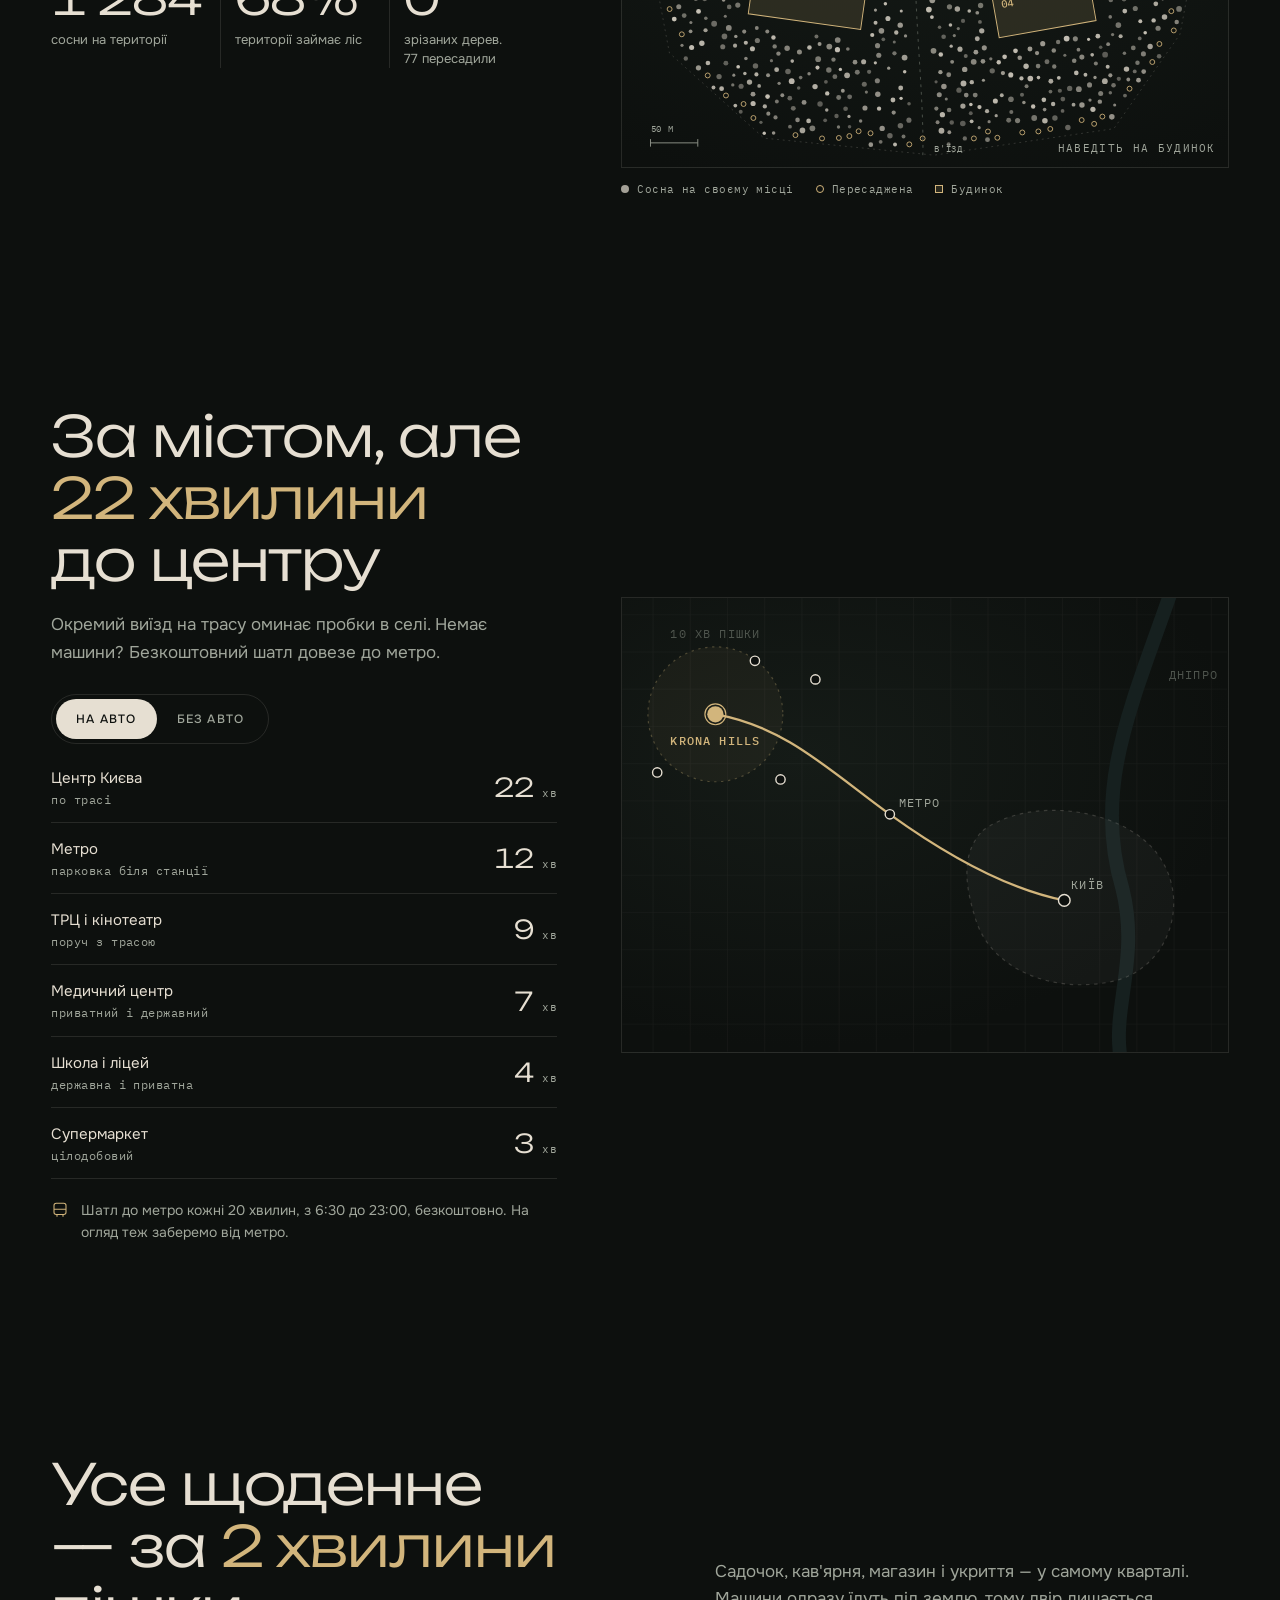
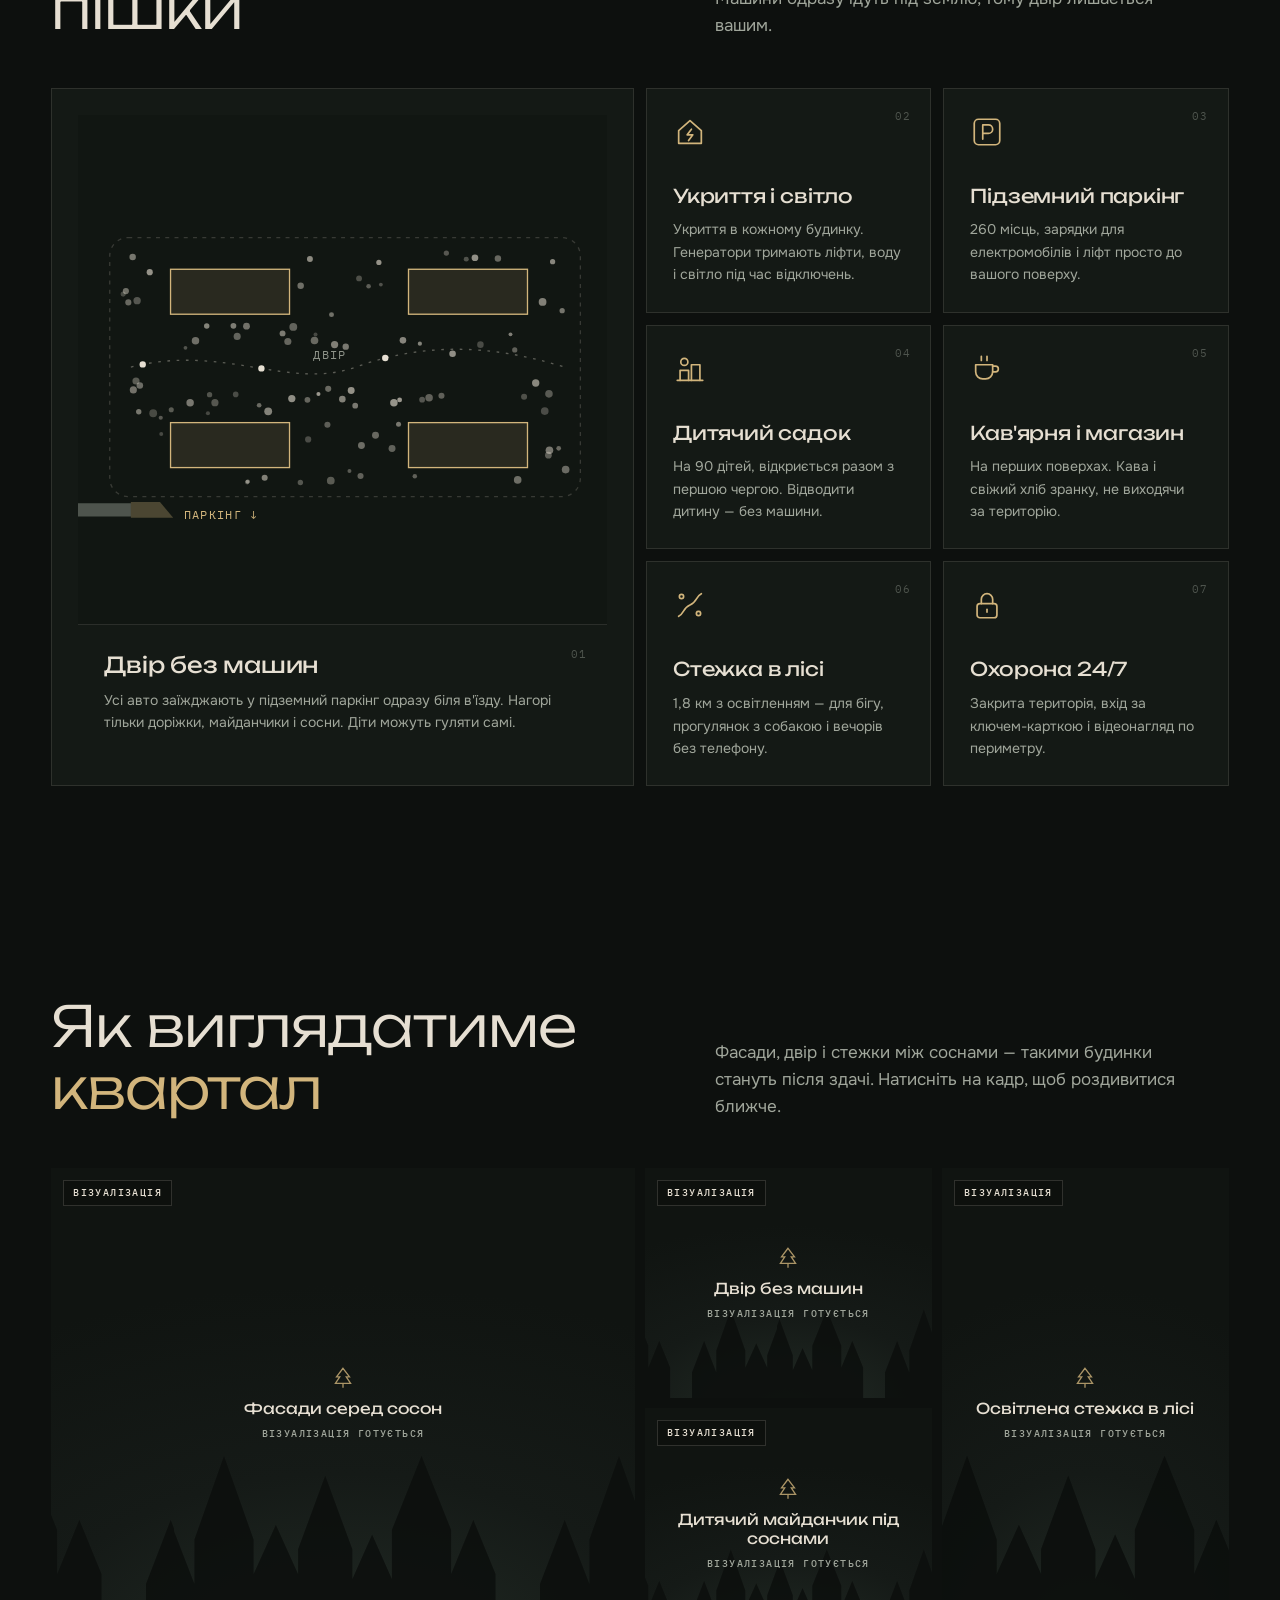
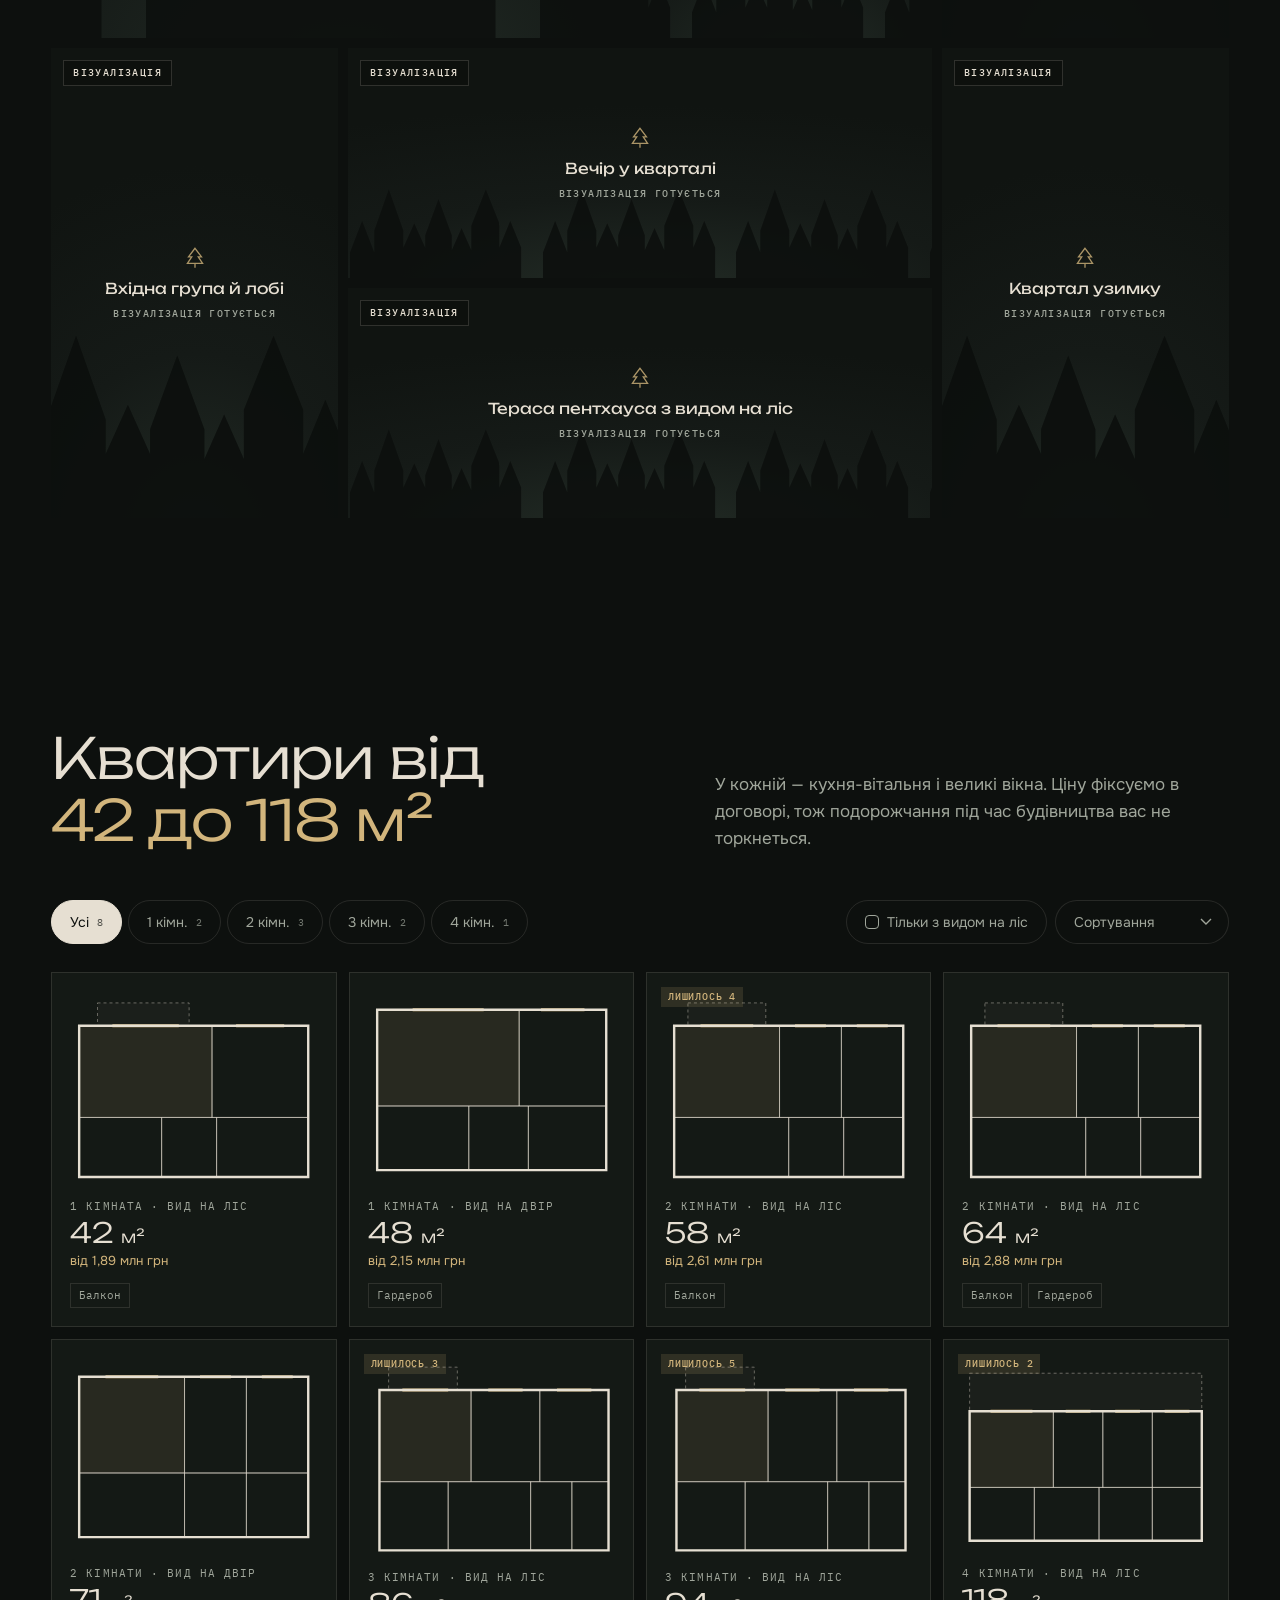
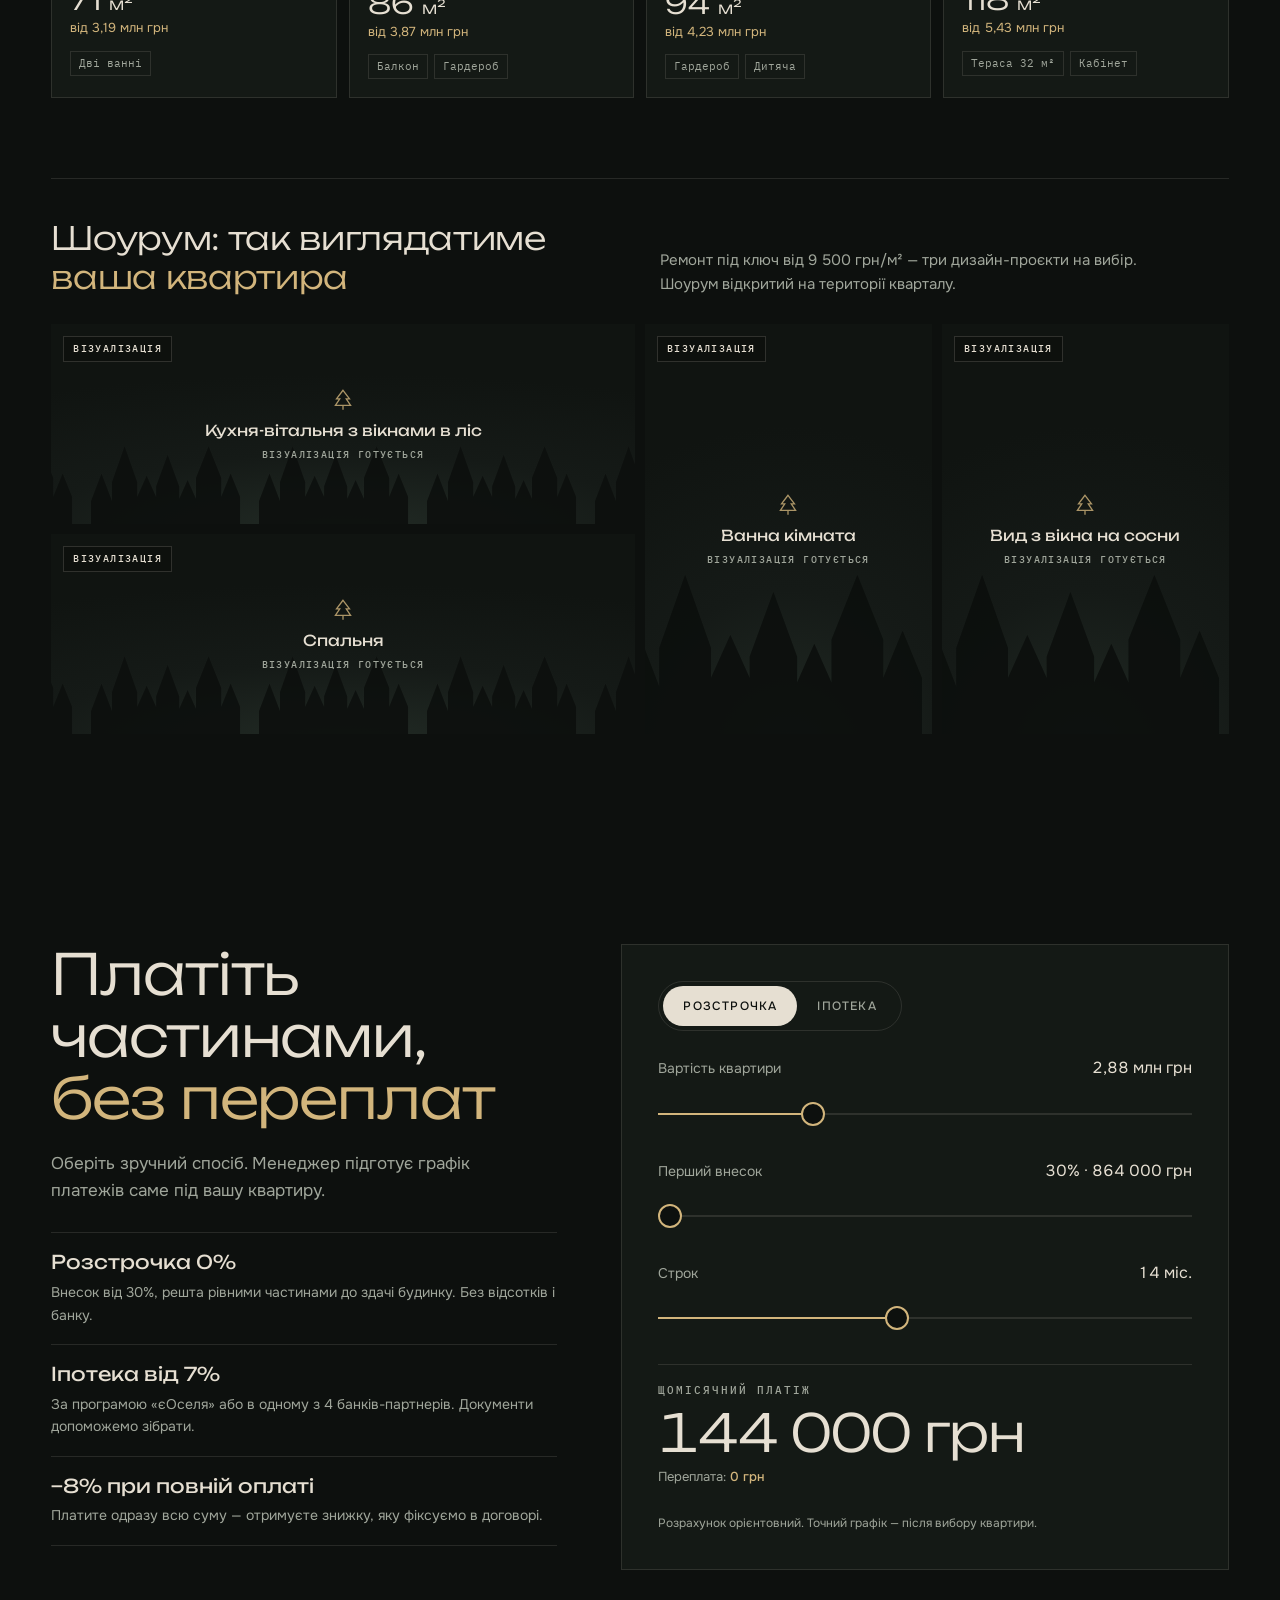
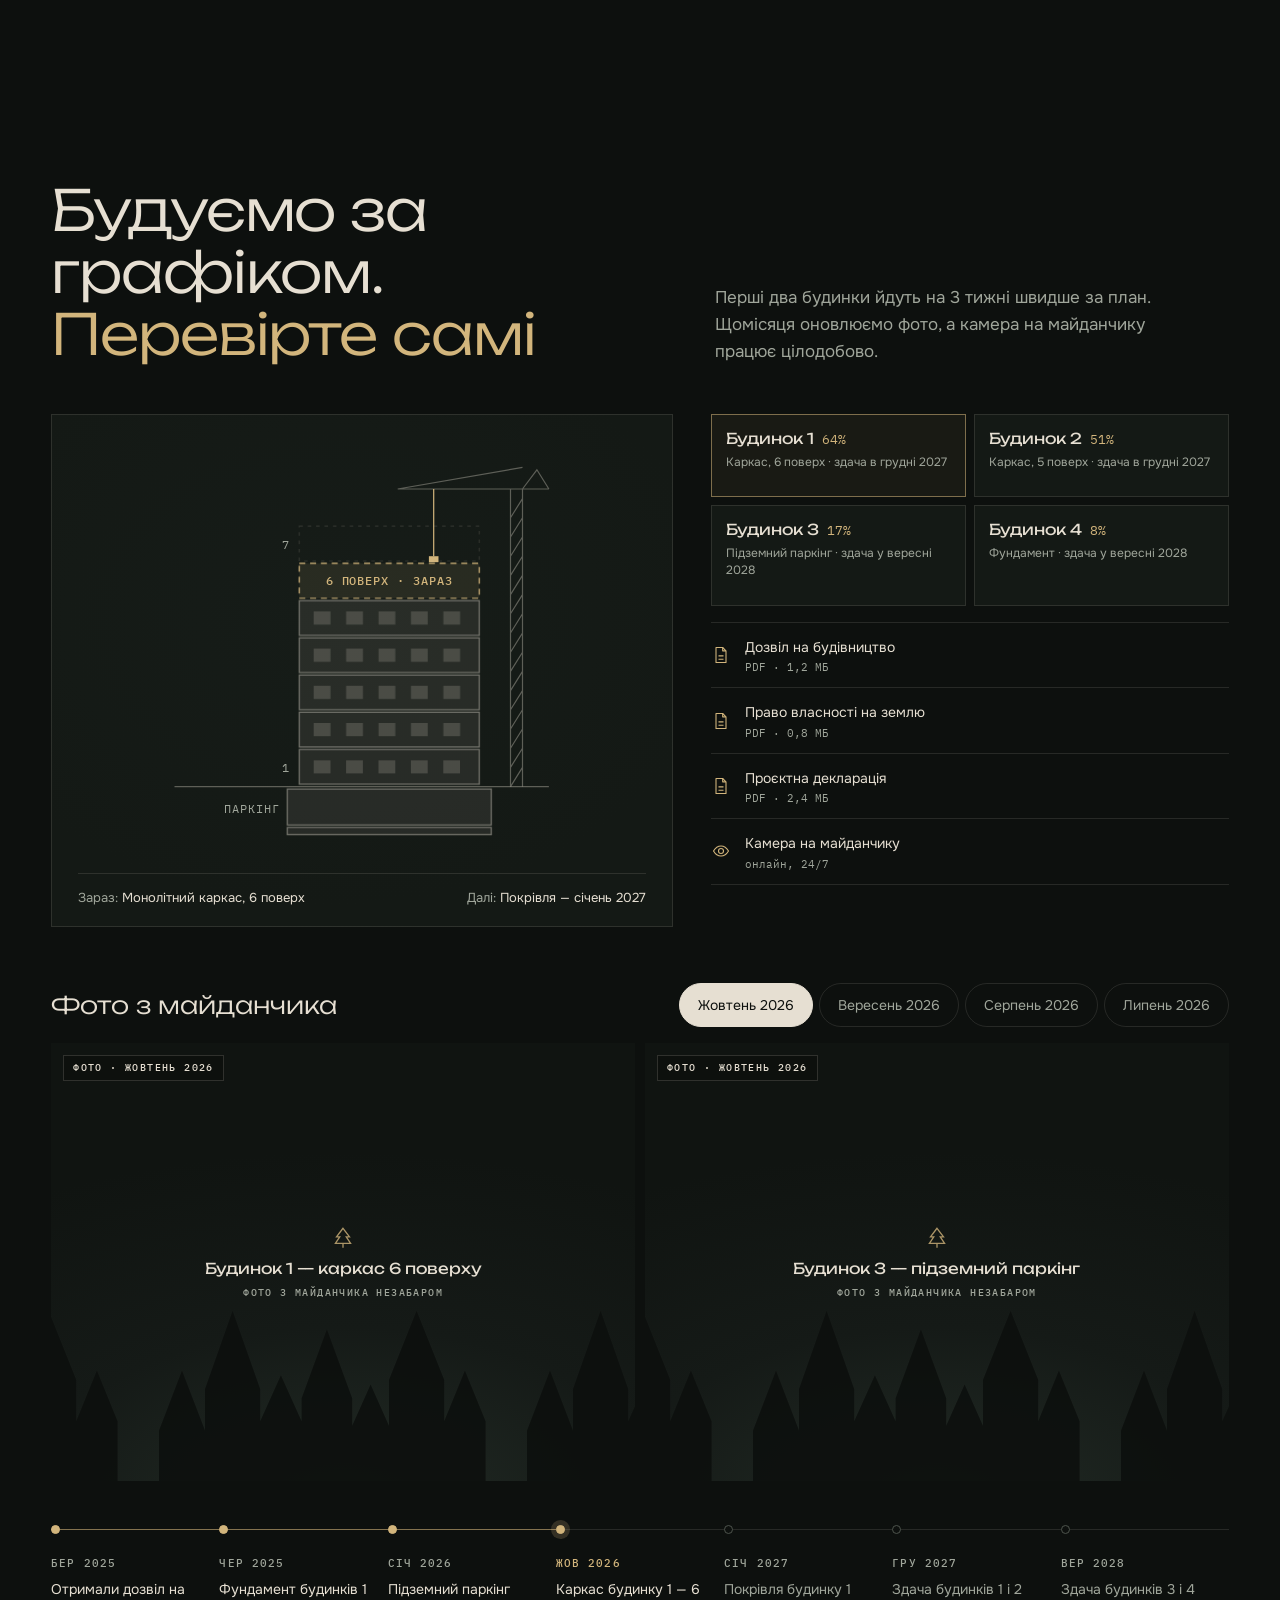
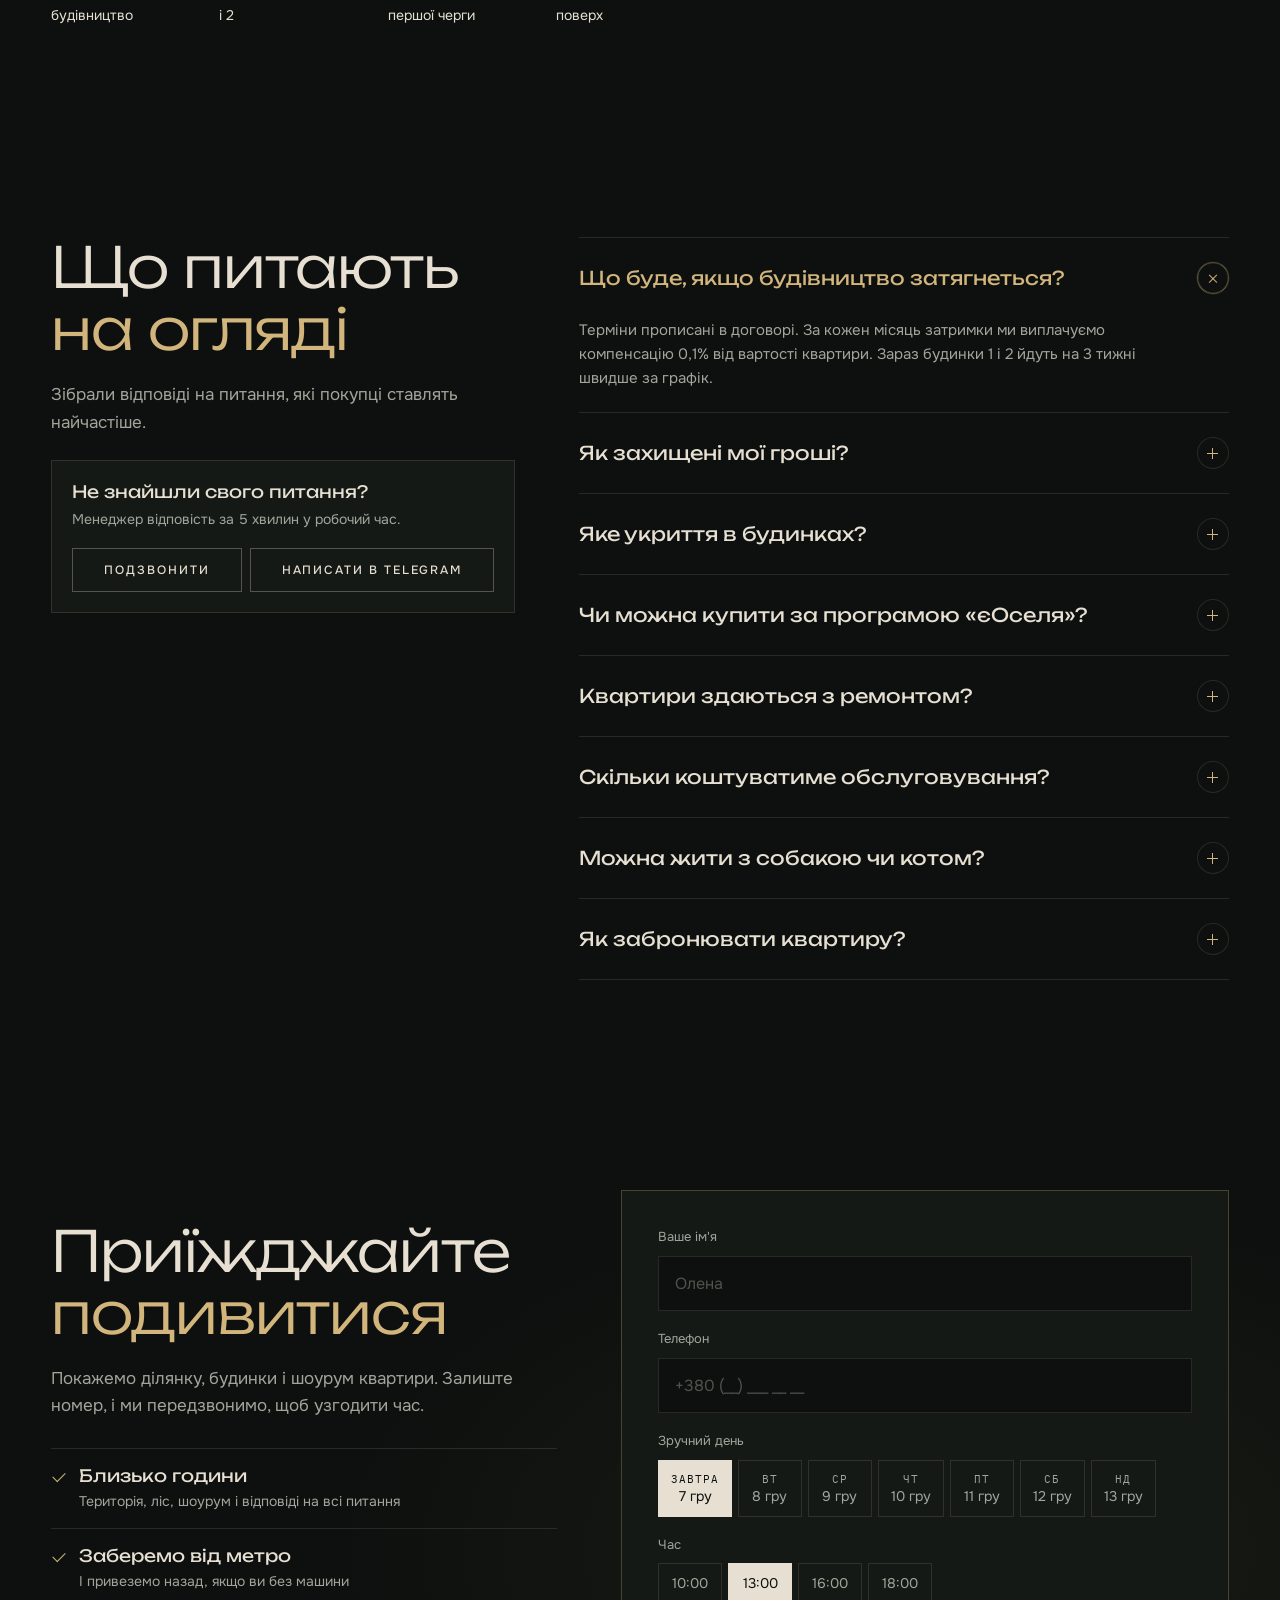
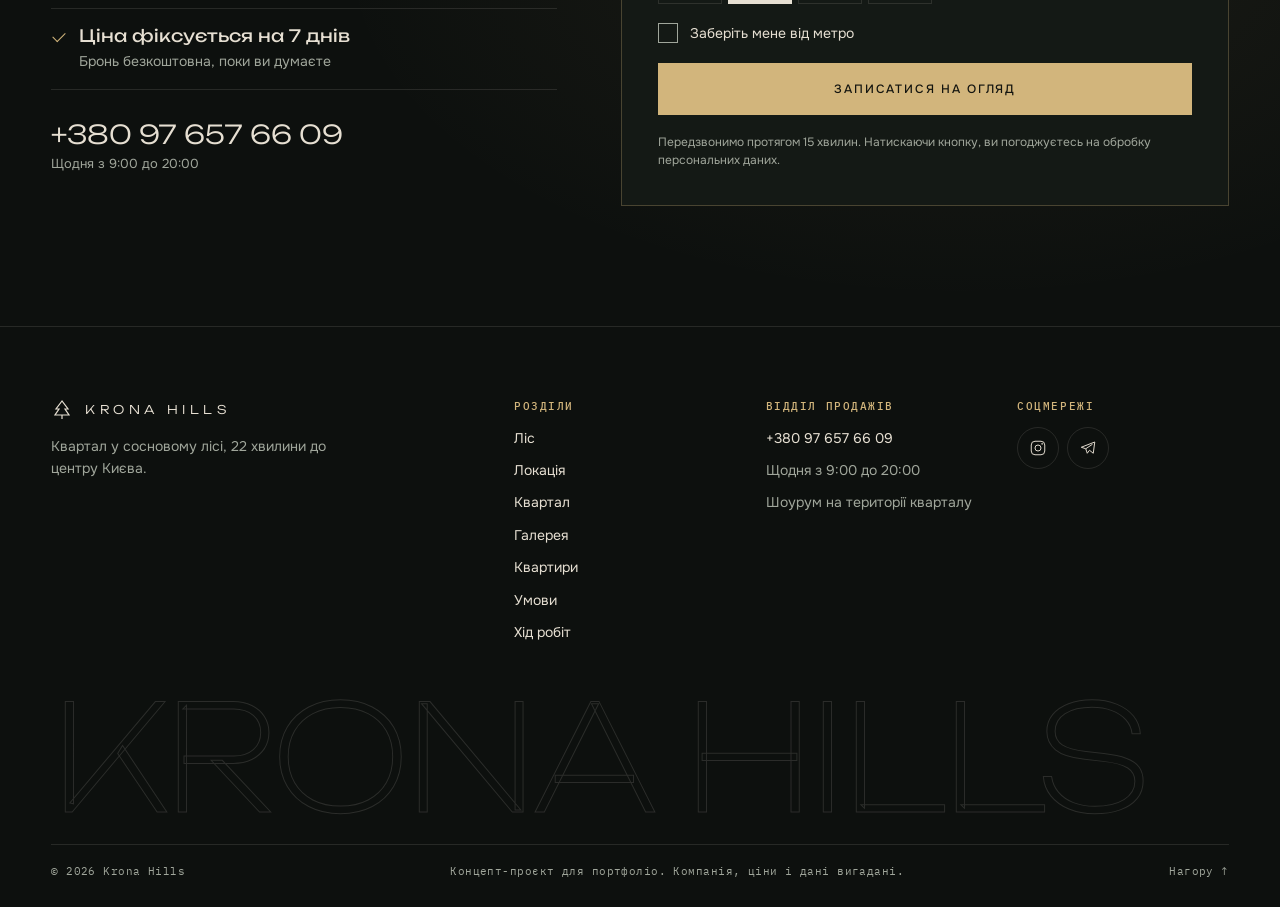
==== commit 18a5e24e: "Етап 2: квартири — експлікація, діплінк, сортування - у кожної з 8 квартир код (1k-42 … 4k-118), пов" ====
--- a/index.html
+++ b/index.html
@@ -298,9 +298,21 @@
             <button type="button" data-rooms="3" aria-pressed="false">3 кімн.</button>
             <button type="button" data-rooms="4" aria-pressed="false">4 кімн.</button>
           </div>
-          <button type="button" class="chip" id="forestOnly" aria-pressed="false">
-            <i aria-hidden="true"></i>Тільки з видом на ліс
-          </button>
+          <div class="filters-right">
+            <button type="button" class="chip" id="forestOnly" aria-pressed="false">
+              <i aria-hidden="true"></i>Тільки з видом на ліс
+            </button>
+            <label class="sort">
+              <span class="visually-hidden">Сортування</span>
+              <select id="flatSort">
+                <option value="">Сортування</option>
+                <option value="price-asc">Спершу дешевші</option>
+                <option value="price-desc">Спершу дорожчі</option>
+                <option value="area-asc">Спершу менші</option>
+                <option value="area-desc">Спершу більші</option>
+              </select>
+            </label>
+          </div>
         </div>
 
         <div class="flats-grid" id="flatsGrid" aria-live="polite"></div>
@@ -526,6 +538,7 @@
 
           <div class="visit-card">
             <form class="visit-form" id="visitForm" novalidate>
+              <input type="hidden" name="apartment" id="vfApt">
               <div class="vf-flat" id="vfFlat" hidden>
                 <span>Квартира: <b id="vfFlatText"></b></span>
                 <button type="button" id="vfFlatClear" aria-label="Прибрати квартиру">
--- a/css/style.css
+++ b/css/style.css
@@ -604,6 +604,7 @@
 .filter-tabs button, .chip {
   flex: none;
   display: inline-flex; align-items: center; gap: 8px;
+  min-height: 44px;
   padding: 12px 18px;
   border: 1px solid var(--line);
   border-radius: 99px;
@@ -614,6 +615,17 @@
 .filter-tabs button sup { font: 400 10px var(--f-mono); opacity: .7; }
 .filter-tabs button[aria-pressed="true"] { background: var(--bone); color: var(--bg); border-color: var(--bone); }
 .chip { align-self: flex-start; }
+.filters-right { display: flex; flex-wrap: wrap; gap: 8px; align-items: center; }
+.sort select {
+  -webkit-appearance: none; appearance: none;
+  min-height: 44px; padding: 12px 40px 12px 18px;
+  border: 1px solid var(--line); border-radius: 99px;
+  background: transparent url("data:image/svg+xml,%3Csvg xmlns='http://www.w3.org/2000/svg' width='12' height='8' viewBox='0 0 12 8' fill='none' stroke='%23A0A69B' stroke-width='1.4'%3E%3Cpath d='m1 1 5 5 5-5'/%3E%3C/svg%3E") no-repeat right 16px center;
+  font: 400 14px/1 var(--f-text); color: var(--muted);
+  cursor: pointer;
+}
+.sort select option { background: var(--bg-2); color: var(--bone); }
+.visually-hidden { position: absolute; width: 1px; height: 1px; margin: -1px; overflow: hidden; clip: rect(0 0 0 0); white-space: nowrap; }
 .chip i { width: 14px; height: 14px; border: 1px solid var(--muted); border-radius: 4px; position: relative; transition: .3s; }
 .chip[aria-pressed="true"] { color: var(--bone); border-color: rgba(210, 181, 124, .5); }
 .chip[aria-pressed="true"] i { background: var(--gold); border-color: var(--gold); }
@@ -672,6 +684,7 @@
   .filters { flex-direction: row; justify-content: space-between; align-items: center; }
   .filter-tabs { margin: 0; padding: 0; }
   .chip { align-self: auto; }
+  .filters-right { justify-content: flex-end; }
   .flats-grid { grid-template-columns: repeat(3, minmax(0, 1fr)); gap: 12px; }
   .flat { padding: 18px; }
   .flat-area { font-size: 28px; }
@@ -688,10 +701,10 @@
 
 /* ---------- вікно квартири ---------- */
 .flat-modal {
-  margin: auto auto 0;
+  margin: 0;
   width: 100%; max-width: 100%;
-  max-height: 92svh;
-  border: 0; border-top: 1px solid rgba(210, 181, 124, .35);
+  height: 100vh; height: 100dvh; max-height: none;
+  border: 0;
   background: var(--bg-2); color: var(--bone);
   padding: 0;
   overflow: auto;
@@ -702,12 +715,12 @@
 .flat-modal::backdrop { background: rgba(5, 7, 6, .7); backdrop-filter: blur(4px); }
 @keyframes sheetUp { from { transform: translateY(100%); } to { transform: none; } }
 
-.fm-inner { position: relative; padding: 26px var(--pad) 28px; display: grid; gap: 22px; }
-.fm-inner::before { content: ''; position: absolute; top: 9px; left: 50%; width: 40px; height: 3px; margin-left: -20px; border-radius: 3px; background: var(--dim); }
+.fm-inner { position: relative; padding: calc(64px + var(--safe-t)) var(--pad) calc(28px + var(--safe-b)); display: grid; gap: 22px; }
 .fm-close {
-  position: absolute; top: 14px; right: 12px;
-  width: 40px; height: 40px; display: grid; place-items: center;
+  position: fixed; z-index: 3; top: calc(12px + var(--safe-t)); right: 12px;
+  width: 44px; height: 44px; display: grid; place-items: center;
   border: 1px solid var(--line); border-radius: 50%;
+  background: rgba(20, 25, 21, .9);
   transition: border-color .3s;
 }
 .fm-close:hover { border-color: var(--bone); }
@@ -721,18 +734,36 @@
 .fm-monthly { font-size: 14px; color: var(--muted); margin-bottom: 22px; }
 .fm-monthly b { color: var(--gold); font-weight: 500; }
 .fm-actions { display: flex; flex-direction: column; gap: 10px; }
+.fm-left { color: var(--bone); }
+.fm-expl { margin: -4px 0 20px; border: 1px solid var(--line); }
+.fm-expl summary { list-style: none; display: flex; justify-content: space-between; align-items: center; min-height: 44px; padding: 10px 14px; cursor: pointer; font: 500 12px var(--f-mono); letter-spacing: .12em; text-transform: uppercase; color: var(--muted); }
+.fm-expl summary::-webkit-details-marker { display: none; }
+.fm-expl summary::after { content: '+'; font: 300 18px var(--f-text); color: var(--gold); }
+.fm-expl[open] summary::after { content: '−'; }
+.fm-expl ul { list-style: none; padding: 0 14px 8px; }
+.fm-expl li { display: flex; justify-content: space-between; gap: 12px; padding: 7px 0; border-top: 1px dashed rgba(230, 223, 210, .1); font-size: 14px; }
+.fm-expl li span:last-child { font-variant-numeric: tabular-nums; }
+.fm-expl li.out span:first-child { color: var(--muted); }
+.fm-expl li.sum { border-top: 1px solid var(--line); font-weight: 500; color: var(--bone); }
+.fm-share {
+  display: inline-flex; align-items: center; gap: 10px;
+  min-height: 44px; margin-top: 10px; padding: 8px 0;
+  font-size: 14px; color: var(--muted);
+  transition: color .3s;
+}
+.fm-share:hover { color: var(--gold); }
 
 @media (min-width: 900px) {
   .flat-modal {
     margin: auto;
     width: min(1080px, calc(100% - 64px));
-    max-height: 88vh;
+    height: auto; max-height: 88vh;
     border: 1px solid rgba(210, 181, 124, .35);
   }
   .flat-modal[open] { animation: fadeUp .45s var(--ease); }
-  .fm-inner { grid-template-columns: minmax(0, 1.25fr) minmax(0, 1fr); gap: 40px; padding: 40px; align-items: center; }
-  .fm-inner::before { display: none; }
-  .fm-close { top: 18px; right: 18px; }
+  .fm-inner { grid-template-columns: minmax(0, 1.25fr) minmax(0, 1fr); gap: 40px; padding: 40px; align-items: start; }
+  .fm-plan { position: sticky; top: 0; }
+  .fm-close { position: absolute; top: 18px; right: 18px; }
   .fm-actions { flex-direction: row; flex-wrap: wrap; }
   .fm-actions .btn { flex: 1 1 auto; white-space: nowrap; padding-left: 22px; padding-right: 22px; }
 }
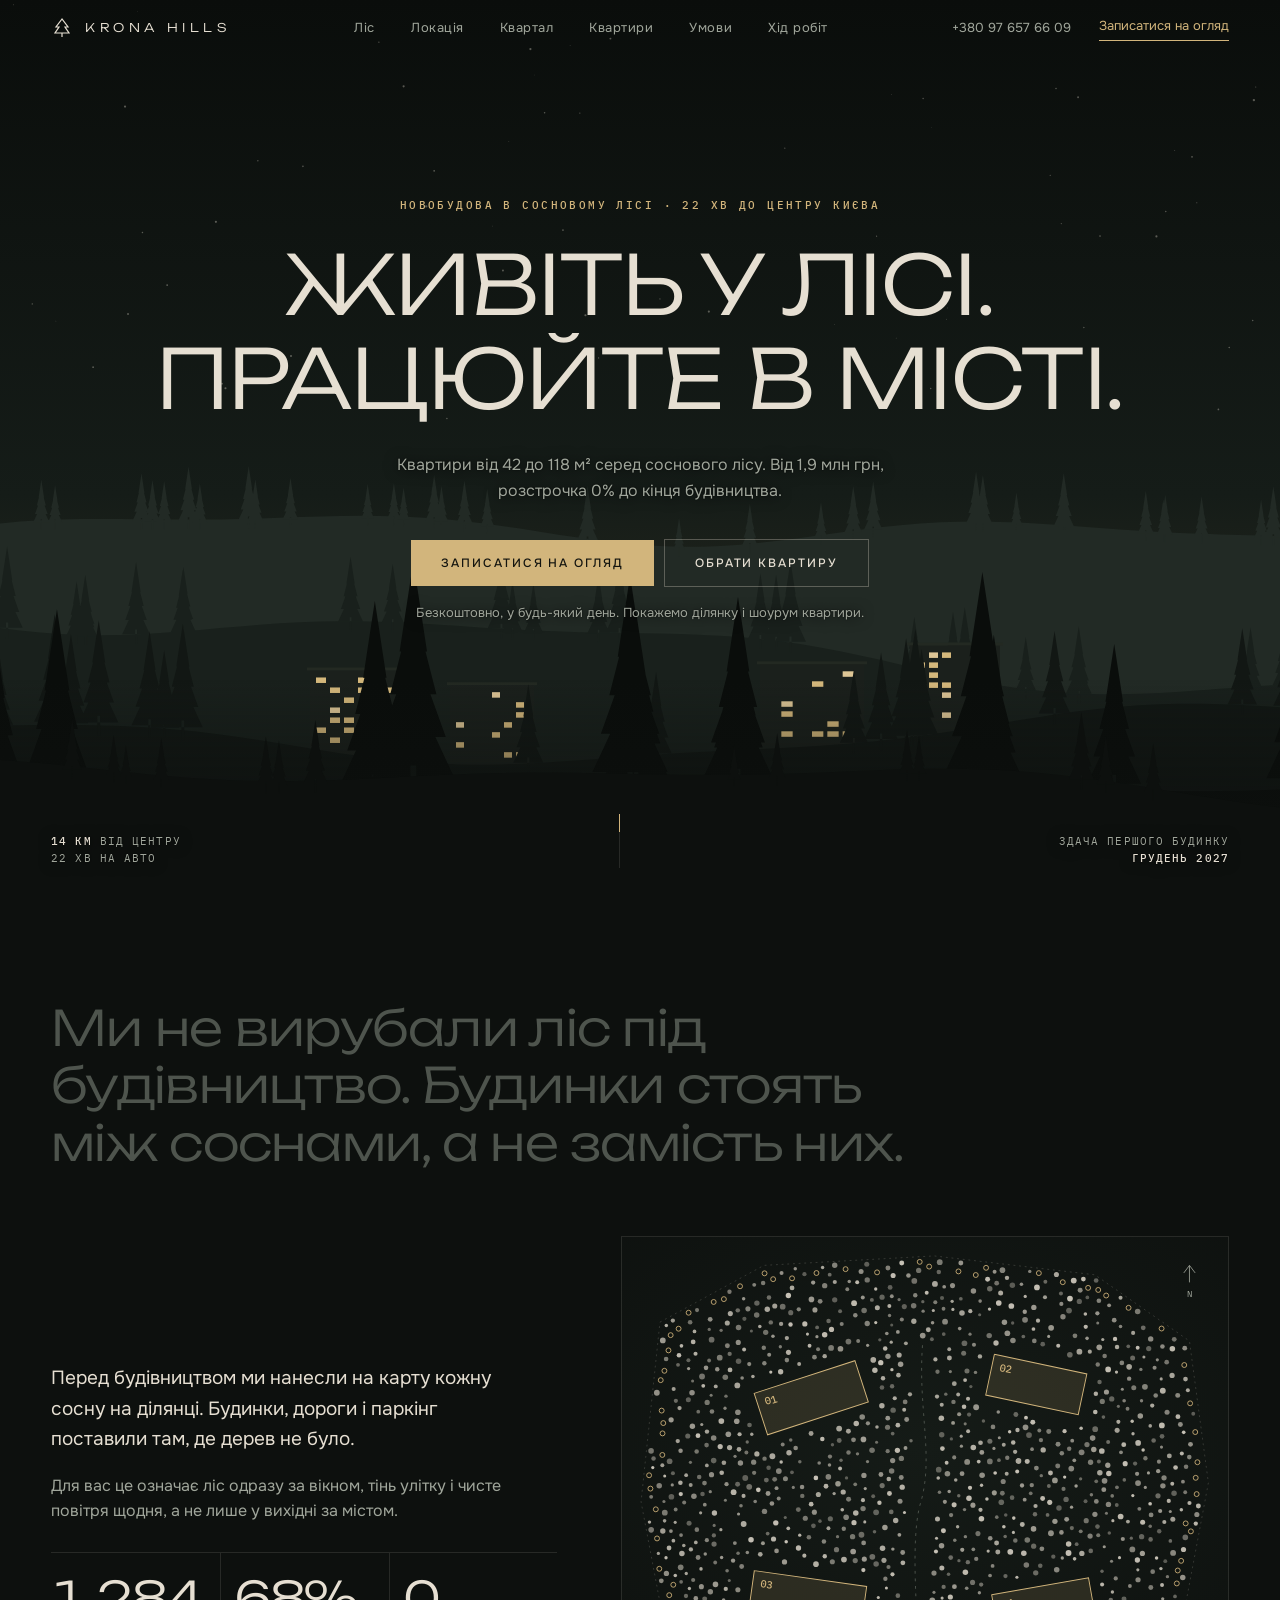
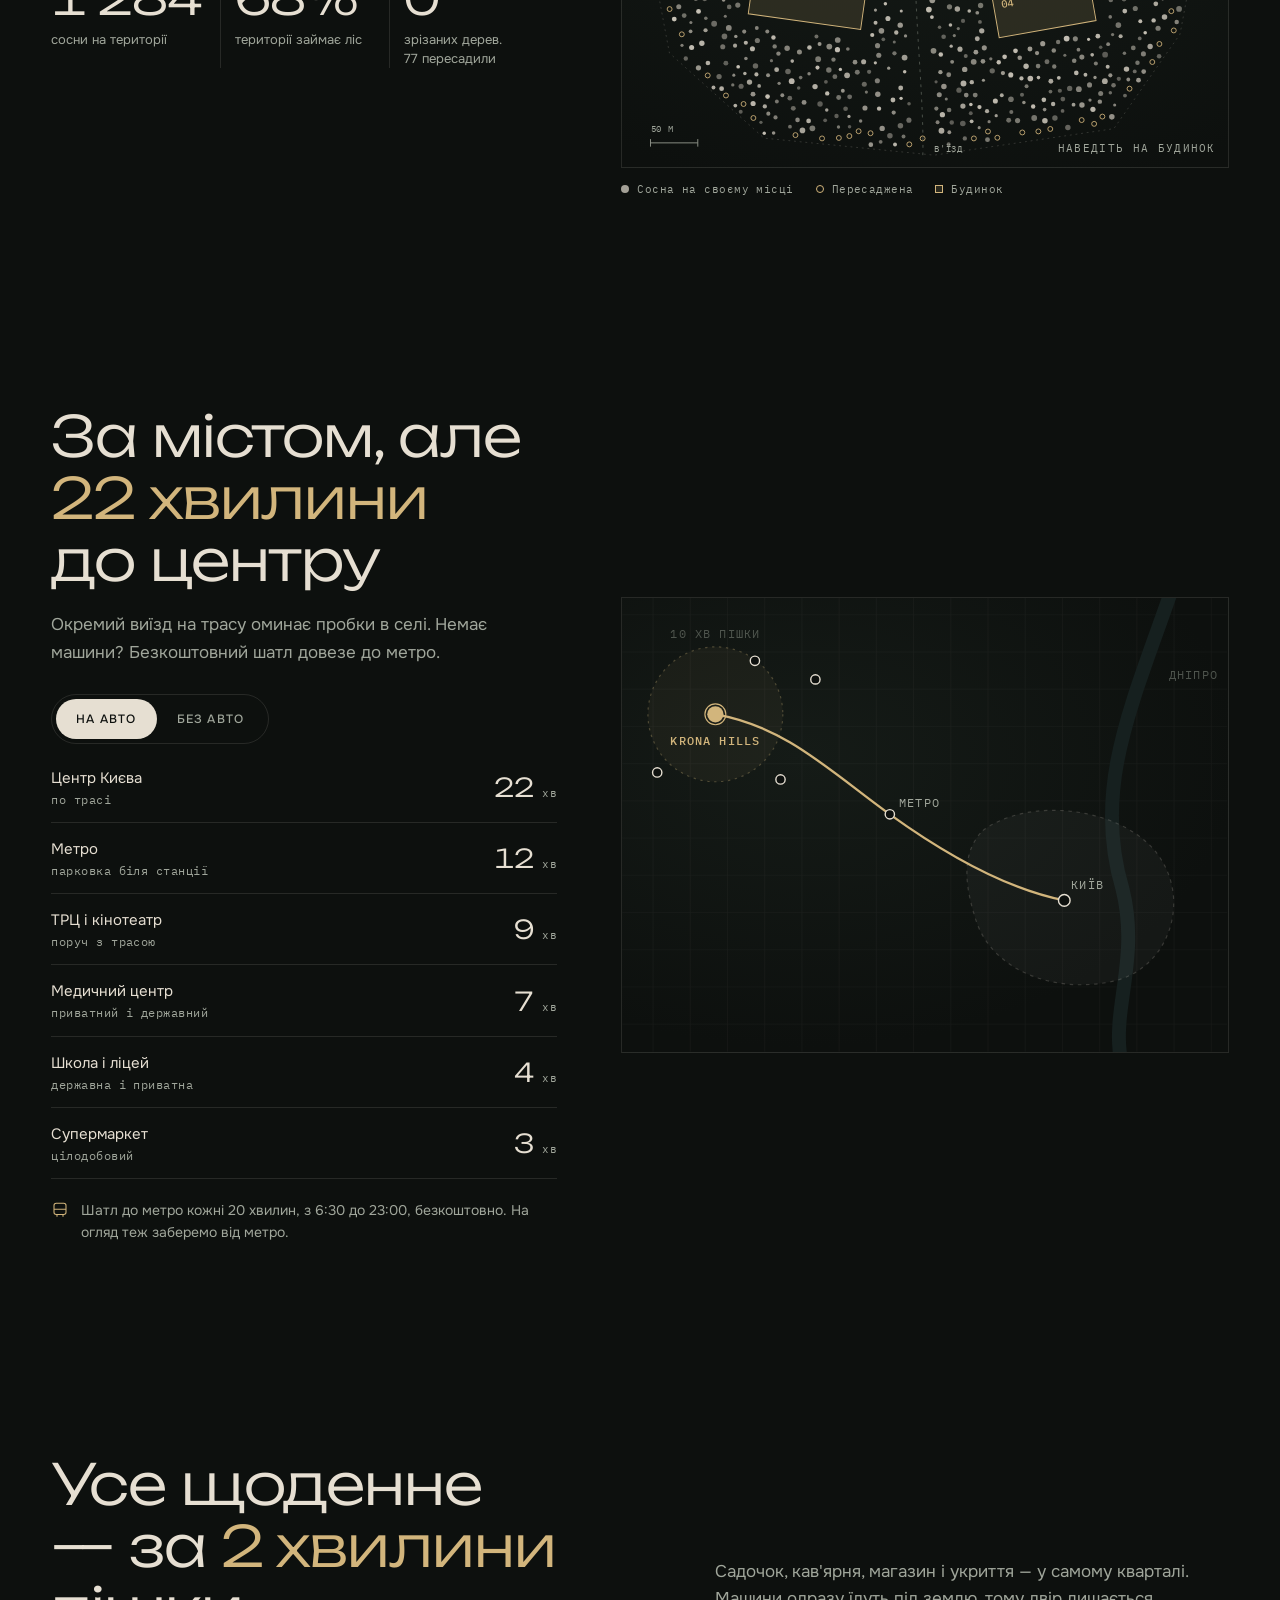
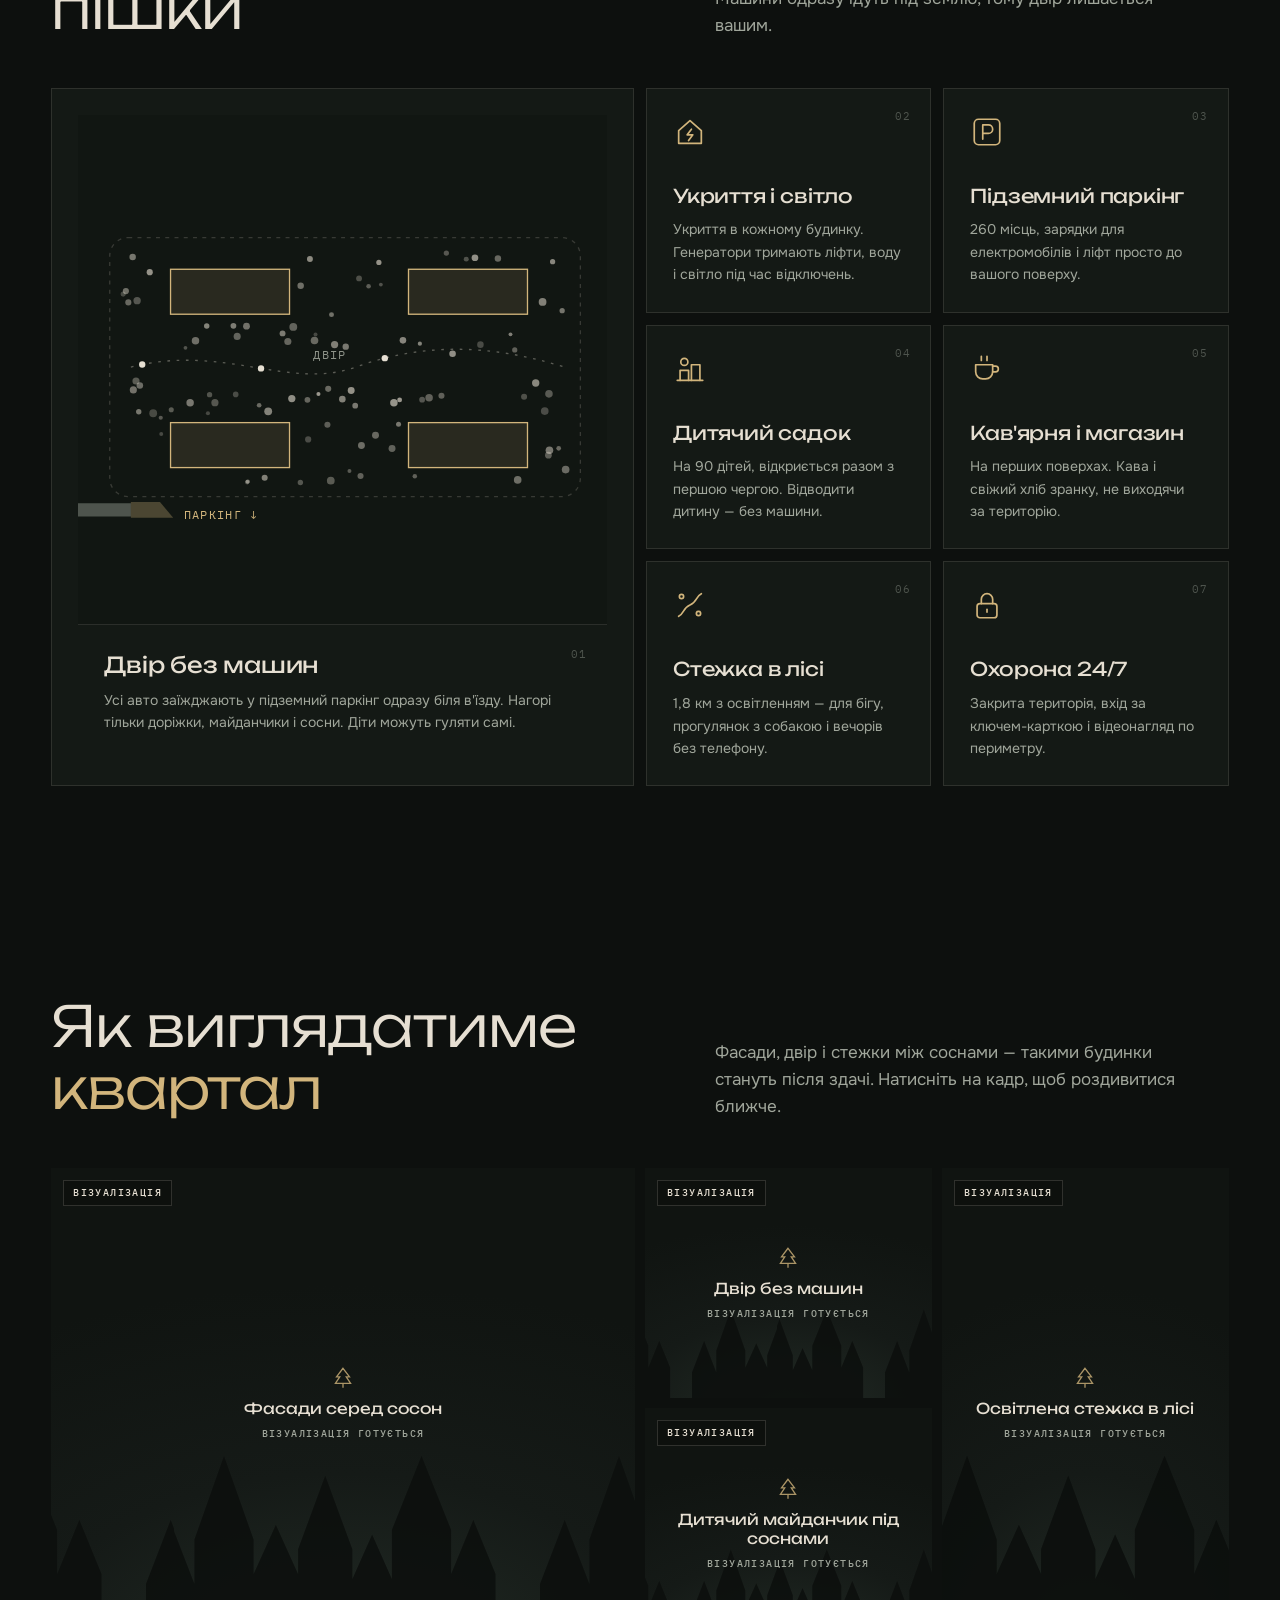
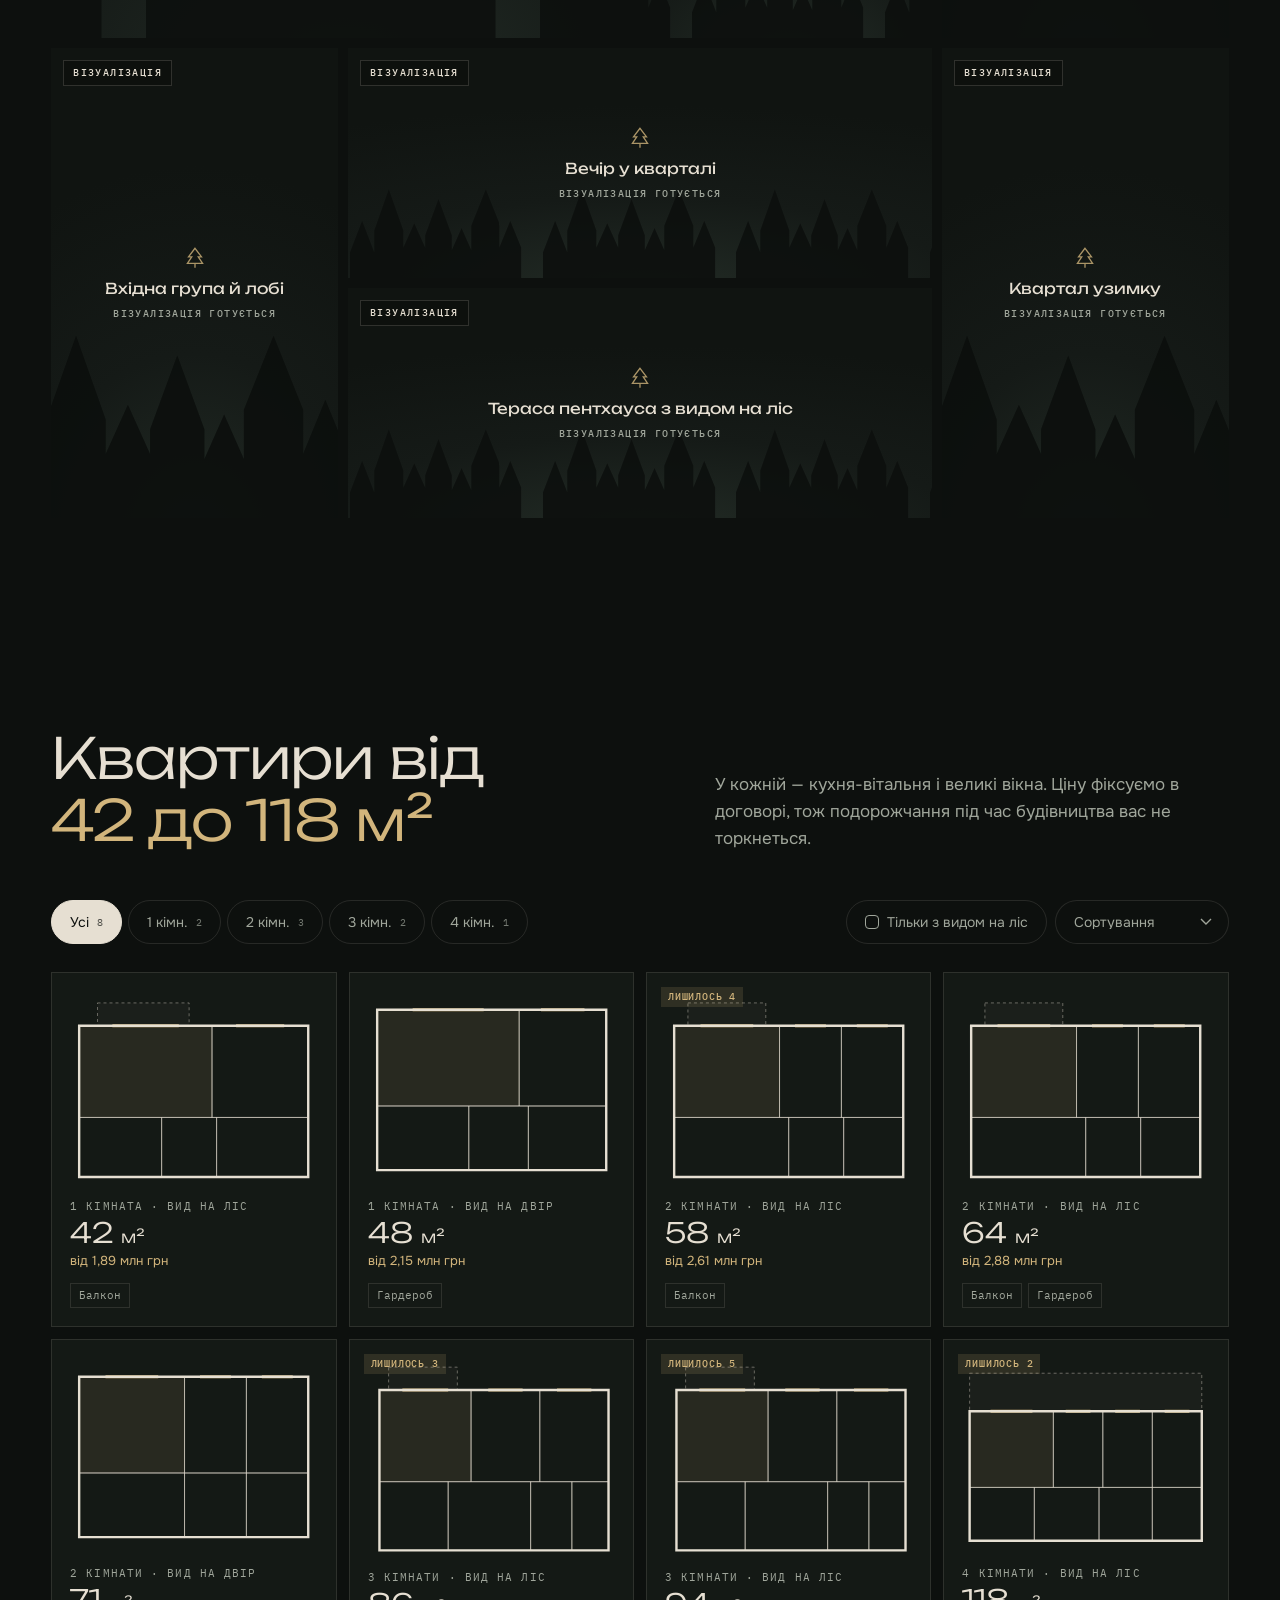
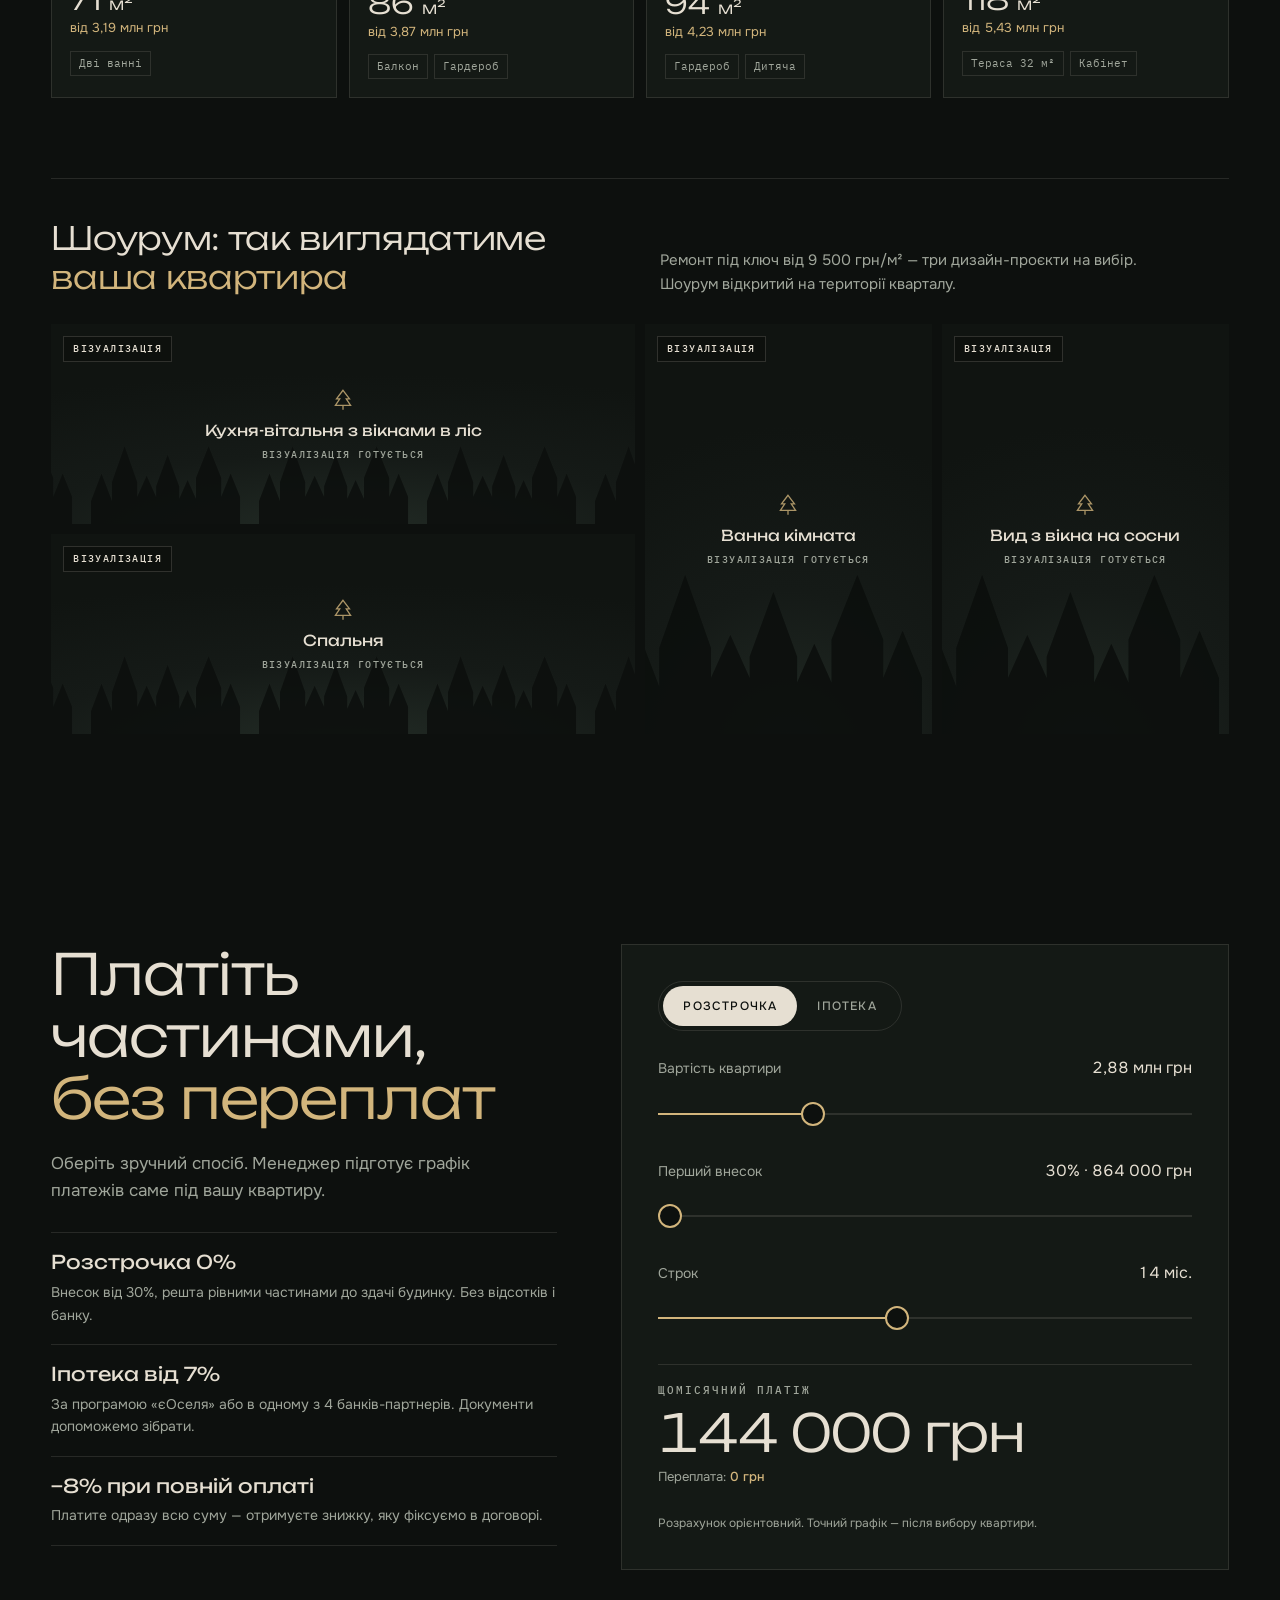
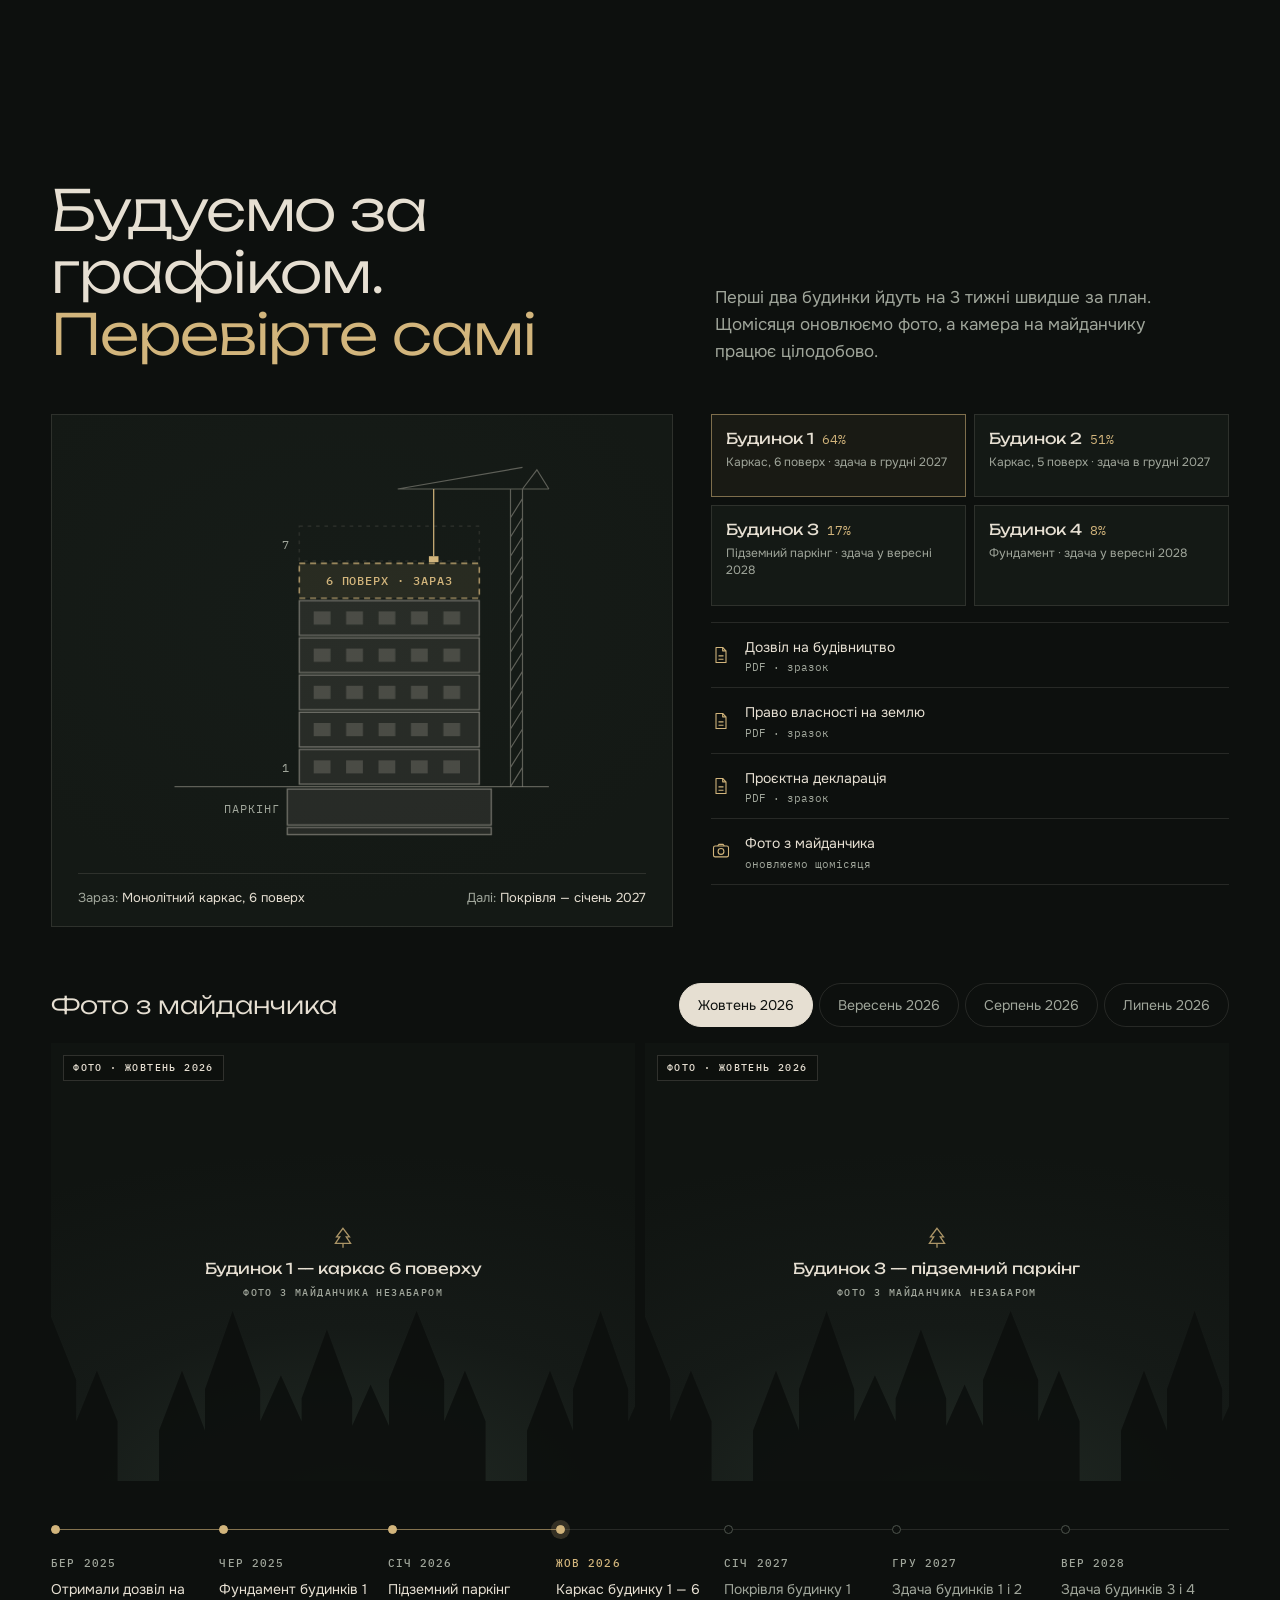
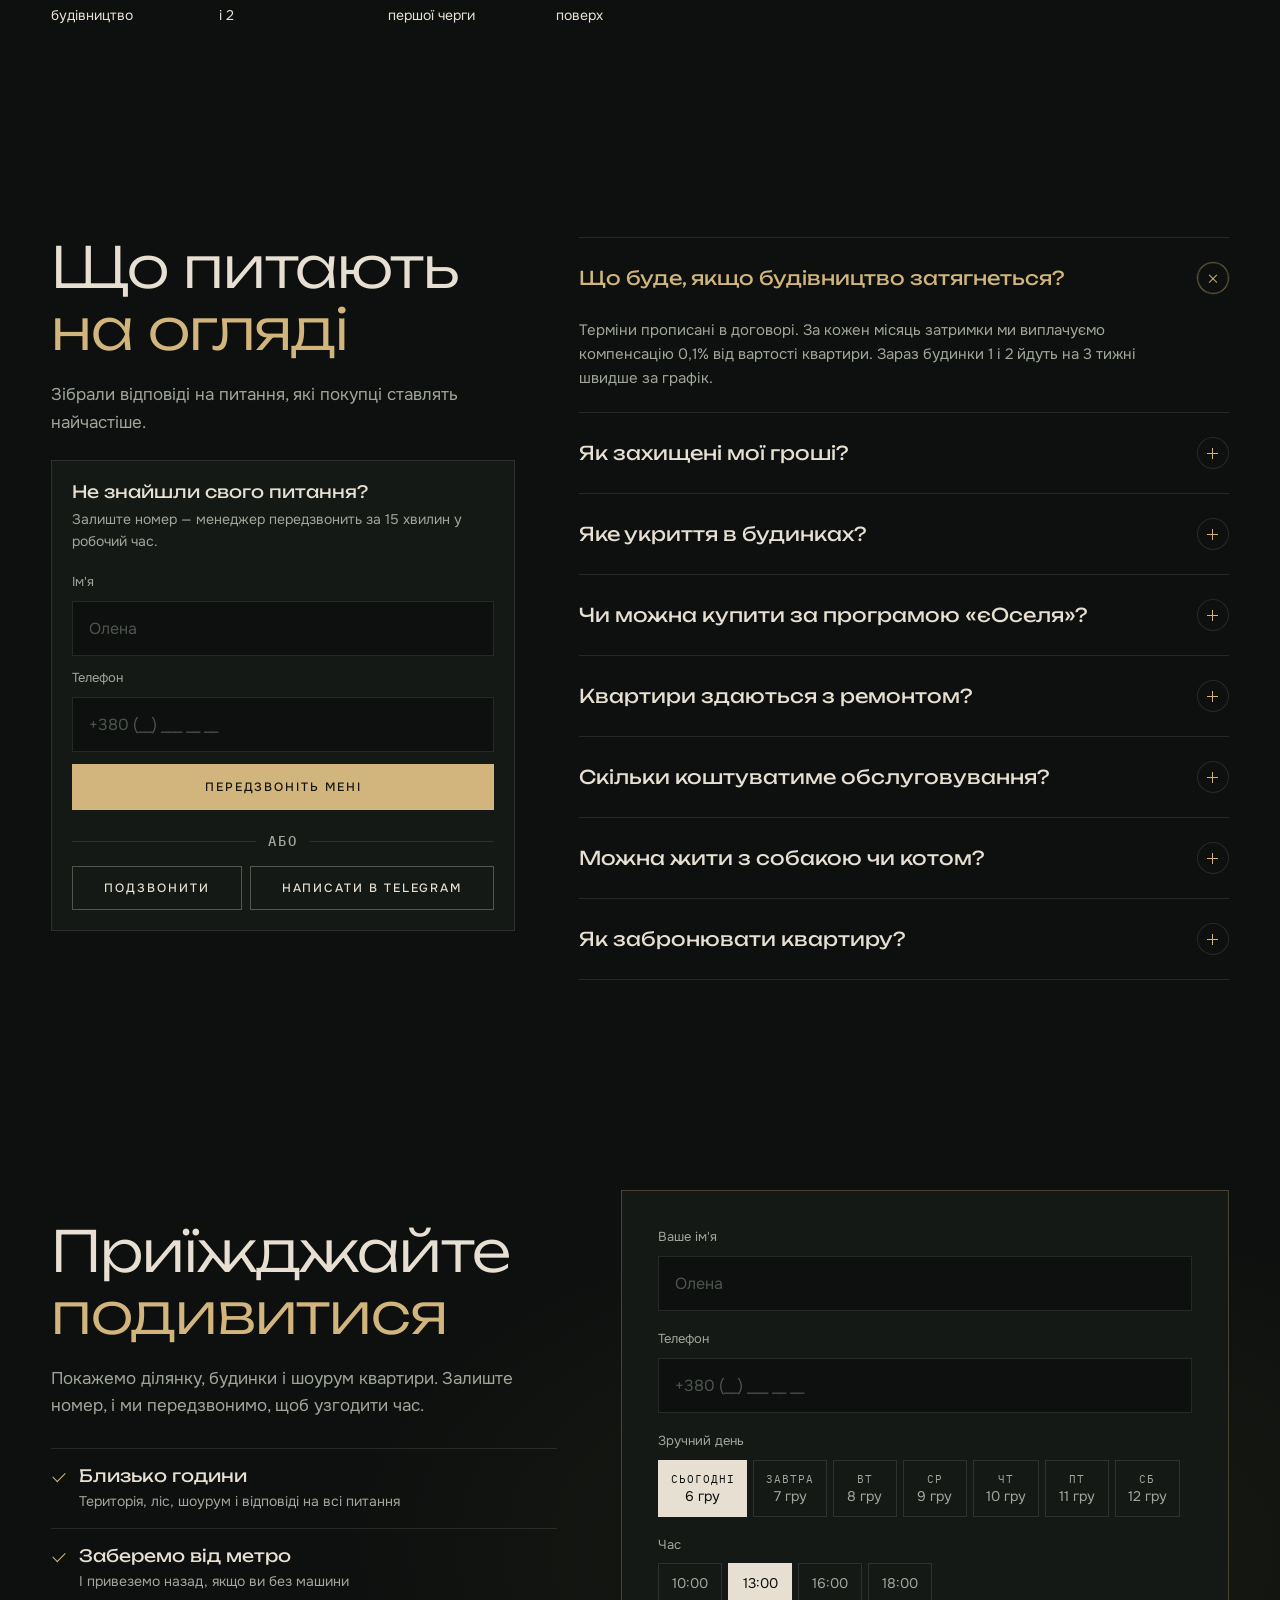
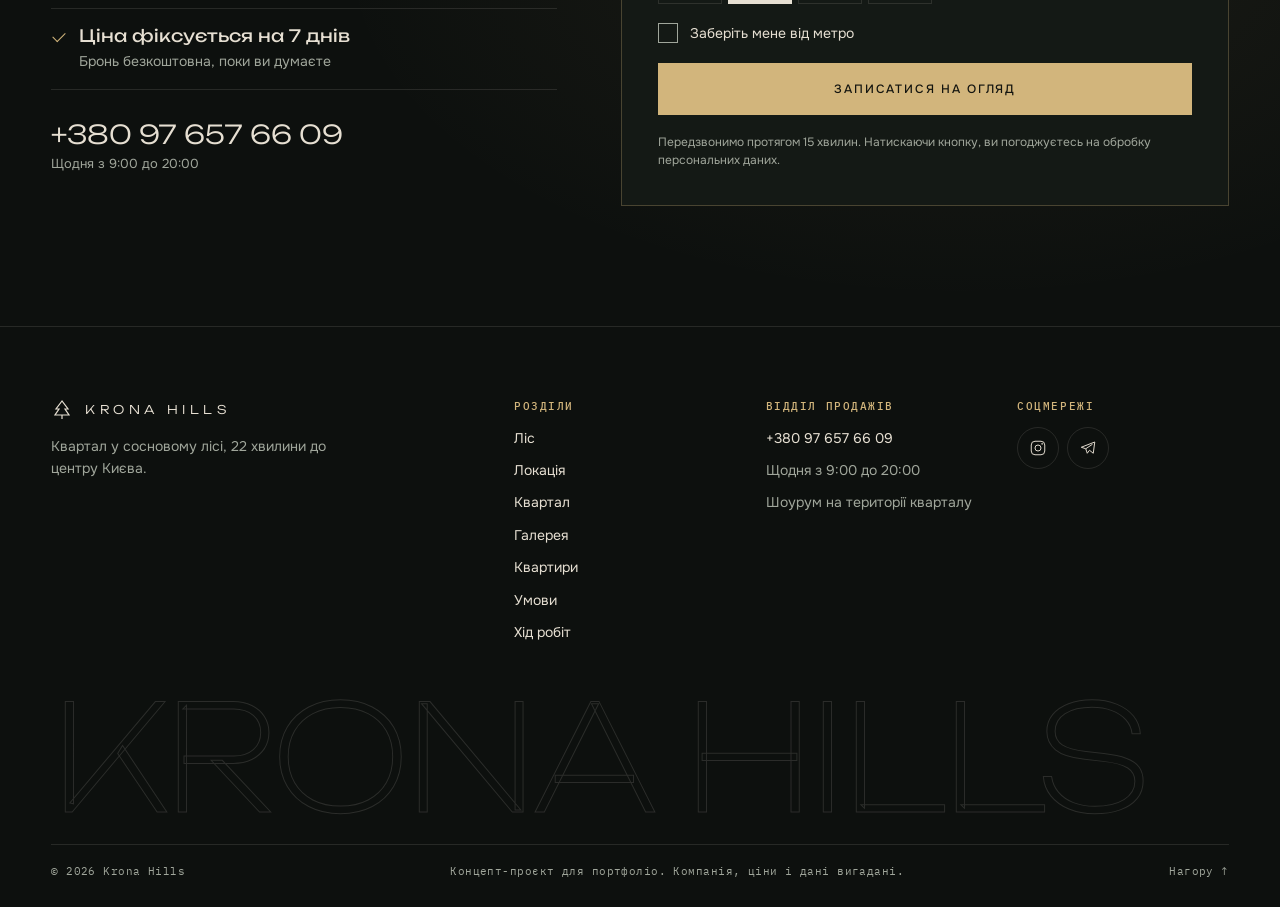
==== commit 54f4eb9c: "Етап 3: заявки в Telegram, калькулятор, PDF-документи - functions/api/lead.js (Cloudflare Pages Func" ====
--- a/index.html
+++ b/index.html
@@ -428,10 +428,10 @@
             </div>
 
             <ul class="docs">
-              <li><a href="#" data-demo><svg viewBox="0 0 24 24" aria-hidden="true"><path d="M6 3h8l4 4v14H6z"/><path d="M14 3v4h4M9 13h6M9 17h6"/></svg><span>Дозвіл на будівництво<small>PDF · 1,2 МБ</small></span></a></li>
-              <li><a href="#" data-demo><svg viewBox="0 0 24 24" aria-hidden="true"><path d="M6 3h8l4 4v14H6z"/><path d="M14 3v4h4M9 13h6M9 17h6"/></svg><span>Право власності на землю<small>PDF · 0,8 МБ</small></span></a></li>
-              <li><a href="#" data-demo><svg viewBox="0 0 24 24" aria-hidden="true"><path d="M6 3h8l4 4v14H6z"/><path d="M14 3v4h4M9 13h6M9 17h6"/></svg><span>Проєктна декларація<small>PDF · 2,4 МБ</small></span></a></li>
-              <li><a href="#" data-demo><svg viewBox="0 0 24 24" aria-hidden="true"><circle cx="12" cy="12" r="3"/><path d="M3 12s3.5-6 9-6 9 6 9 6-3.5 6-9 6-9-6-9-6z"/></svg><span>Камера на майданчику<small>онлайн, 24/7</small></span></a></li>
+              <li><a href="docs/dozvil-na-budivnytstvo.pdf" target="_blank" rel="noopener"><svg viewBox="0 0 24 24" aria-hidden="true"><path d="M6 3h8l4 4v14H6z"/><path d="M14 3v4h4M9 13h6M9 17h6"/></svg><span>Дозвіл на будівництво<small>PDF · зразок</small></span></a></li>
+              <li><a href="docs/pravo-vlasnosti-na-zemliu.pdf" target="_blank" rel="noopener"><svg viewBox="0 0 24 24" aria-hidden="true"><path d="M6 3h8l4 4v14H6z"/><path d="M14 3v4h4M9 13h6M9 17h6"/></svg><span>Право власності на землю<small>PDF · зразок</small></span></a></li>
+              <li><a href="docs/proiektna-deklaratsiia.pdf" target="_blank" rel="noopener"><svg viewBox="0 0 24 24" aria-hidden="true"><path d="M6 3h8l4 4v14H6z"/><path d="M14 3v4h4M9 13h6M9 17h6"/></svg><span>Проєктна декларація<small>PDF · зразок</small></span></a></li>
+              <li><a href="#progressPhotos"><svg viewBox="0 0 24 24" aria-hidden="true"><rect x="3" y="6" width="18" height="13" rx="2"/><circle cx="12" cy="12.5" r="3.5"/><path d="M8 6l1.5-2h5L16 6"/></svg><span>Фото з майданчика<small>оновлюємо щомісяця</small></span></a></li>
             </ul>
 
           </div>
@@ -470,7 +470,24 @@
             <p class="lead">Зібрали відповіді на питання, які покупці ставлять найчастіше.</p>
             <div class="faq-help">
               <b>Не знайшли свого питання?</b>
-              <span>Менеджер відповість за 5 хвилин у робочий час.</span>
+              <span>Залиште номер — менеджер передзвонить за 15 хвилин у робочий час.</span>
+              <form class="cb-form" id="cbForm" novalidate>
+                <div class="hp" aria-hidden="true"><label>Компанія <input type="text" name="company" tabindex="-1" autocomplete="off"></label></div>
+                <label class="input">
+                  <span>Ім'я</span>
+                  <input type="text" name="name" autocomplete="given-name" placeholder="Олена" required>
+                  <small class="err">Як до вас звертатися?</small>
+                </label>
+                <label class="input">
+                  <span>Телефон</span>
+                  <input type="tel" name="phone" inputmode="tel" autocomplete="tel" placeholder="+380 (__) ___ __ __" required>
+                  <small class="err">Перевірте номер — бракує цифр</small>
+                </label>
+                <button type="submit" class="btn btn-gold">Передзвоніть мені</button>
+                <p class="form-error" role="alert" tabindex="-1" hidden>Не вдалося надіслати заявку. Зателефонуйте <a href="tel:+380976576609">+380 97 657 66 09</a> або напишіть у <a href="https://t.me/LysOleksandr" target="_blank" rel="noopener">Telegram</a> — відповімо одразу.</p>
+              </form>
+              <p class="cb-done" id="cbDone" role="status" tabindex="-1" hidden>Дякуємо! Передзвонимо протягом 15 хвилин у робочий час.</p>
+              <span class="faq-help-or">або</span>
               <div class="faq-help-actions">
                 <a class="btn btn-ghost" href="tel:+380976576609">Подзвонити</a>
                 <a class="btn btn-ghost" href="https://t.me/LysOleksandr" target="_blank" rel="noopener">Написати в Telegram</a>
@@ -539,6 +556,7 @@
           <div class="visit-card">
             <form class="visit-form" id="visitForm" novalidate>
               <input type="hidden" name="apartment" id="vfApt">
+              <div class="hp" aria-hidden="true"><label>Компанія <input type="text" name="company" tabindex="-1" autocomplete="off"></label></div>
               <div class="vf-flat" id="vfFlat" hidden>
                 <span>Квартира: <b id="vfFlatText"></b></span>
                 <button type="button" id="vfFlatClear" aria-label="Прибрати квартиру">
@@ -578,6 +596,7 @@
               </label>
 
               <button type="submit" class="btn btn-gold vf-submit">Записатися на огляд</button>
+              <p class="form-error" role="alert" tabindex="-1" hidden>Не вдалося надіслати заявку. Зателефонуйте <a href="tel:+380976576609">+380 97 657 66 09</a> або напишіть у <a href="https://t.me/LysOleksandr" target="_blank" rel="noopener">Telegram</a> — відповімо одразу.</p>
               <p class="vf-note">Передзвонимо протягом 15 хвилин. Натискаючи кнопку, ви погоджуєтесь на обробку персональних даних.</p>
             </form>
 
--- a/css/style.css
+++ b/css/style.css
@@ -957,7 +957,12 @@
 }
 .faq-help b { font: 400 17px var(--f-display); }
 .faq-help span { font-size: 14px; color: var(--muted); }
-.faq-help-actions { display: flex; gap: 8px; margin-top: 12px; flex-wrap: wrap; }
+.faq-help-actions { display: flex; gap: 8px; flex-wrap: wrap; }
+.cb-form { display: flex; flex-direction: column; gap: 12px; margin-top: 14px; }
+.cb-form .btn { width: 100%; }
+.cb-done { margin-top: 14px; padding: 14px; border: 1px solid rgba(210, 181, 124, .35); color: var(--bone); font-size: 14px; outline: none; }
+.faq-help-or { display: flex; align-items: center; gap: 12px; margin: 16px 0 10px; font: 500 11px var(--f-mono); letter-spacing: .14em; text-transform: uppercase; color: var(--muted); }
+.faq-help-or::before, .faq-help-or::after { content: ''; flex: 1; height: 1px; background: var(--line); }
 .faq-help-actions .btn { flex: 1 1 auto; padding: 15px 18px; }
 
 .faq-list { border-top: 1px solid var(--line); }
@@ -1088,6 +1093,15 @@
 .vf-submit { width: 100%; padding-top: 20px; padding-bottom: 20px; }
 .vf-submit[disabled] { opacity: .6; pointer-events: none; }
 .vf-note { font-size: 12px; color: var(--muted); line-height: 1.5; }
+/* пастка для ботів — поза екраном, людина її не бачить */
+.hp { position: absolute; left: -9999px; width: 1px; height: 1px; overflow: hidden; }
+.form-error {
+  padding: 14px 16px;
+  border: 1px solid rgba(224, 138, 110, .5); background: rgba(224, 138, 110, .08);
+  font-size: 14px; line-height: 1.5; color: var(--bone); outline: none;
+}
+.form-error a { color: var(--gold); text-decoration: underline; text-underline-offset: 3px; }
+.pick-row button:disabled { opacity: .35; cursor: not-allowed; text-decoration: line-through; }
 
 .visit-done { text-align: center; padding: 28px 0; display: flex; flex-direction: column; align-items: center; gap: 12px; outline: none; }
 .visit-done[hidden] { display: none; }
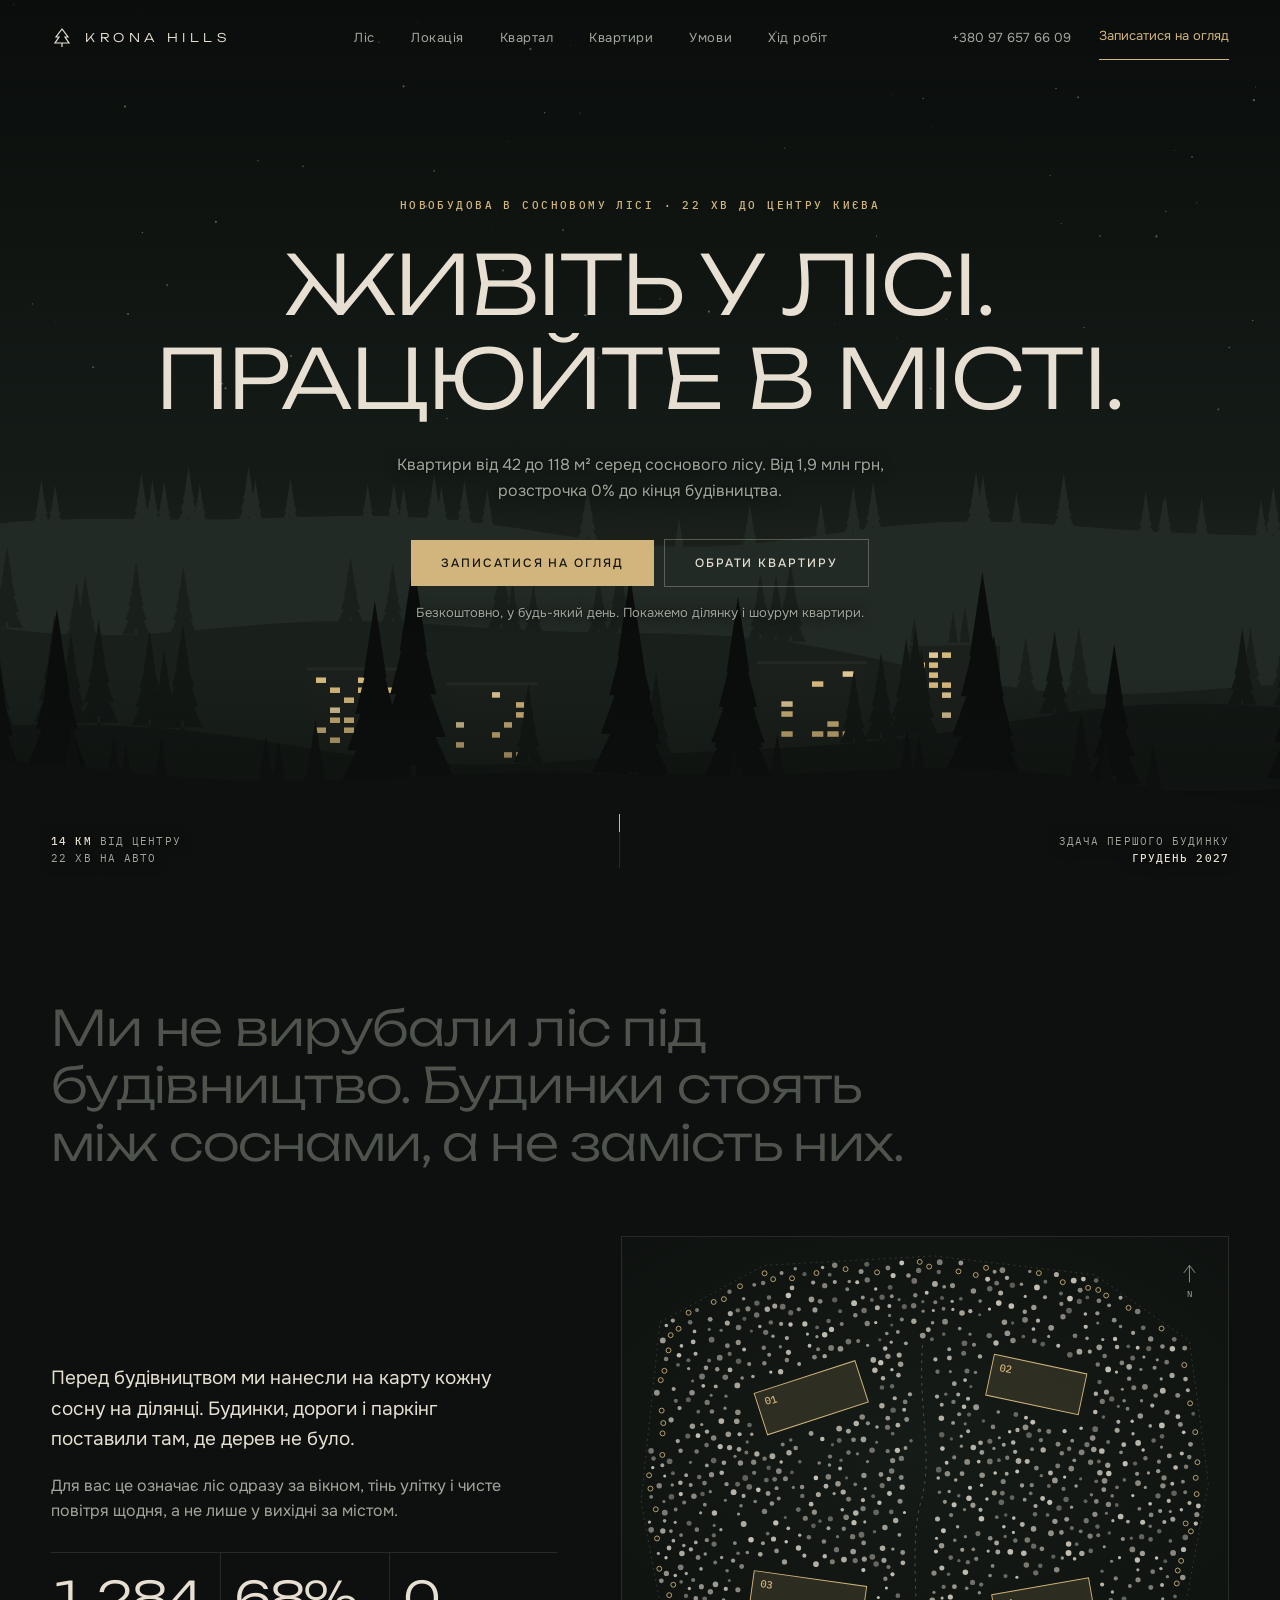
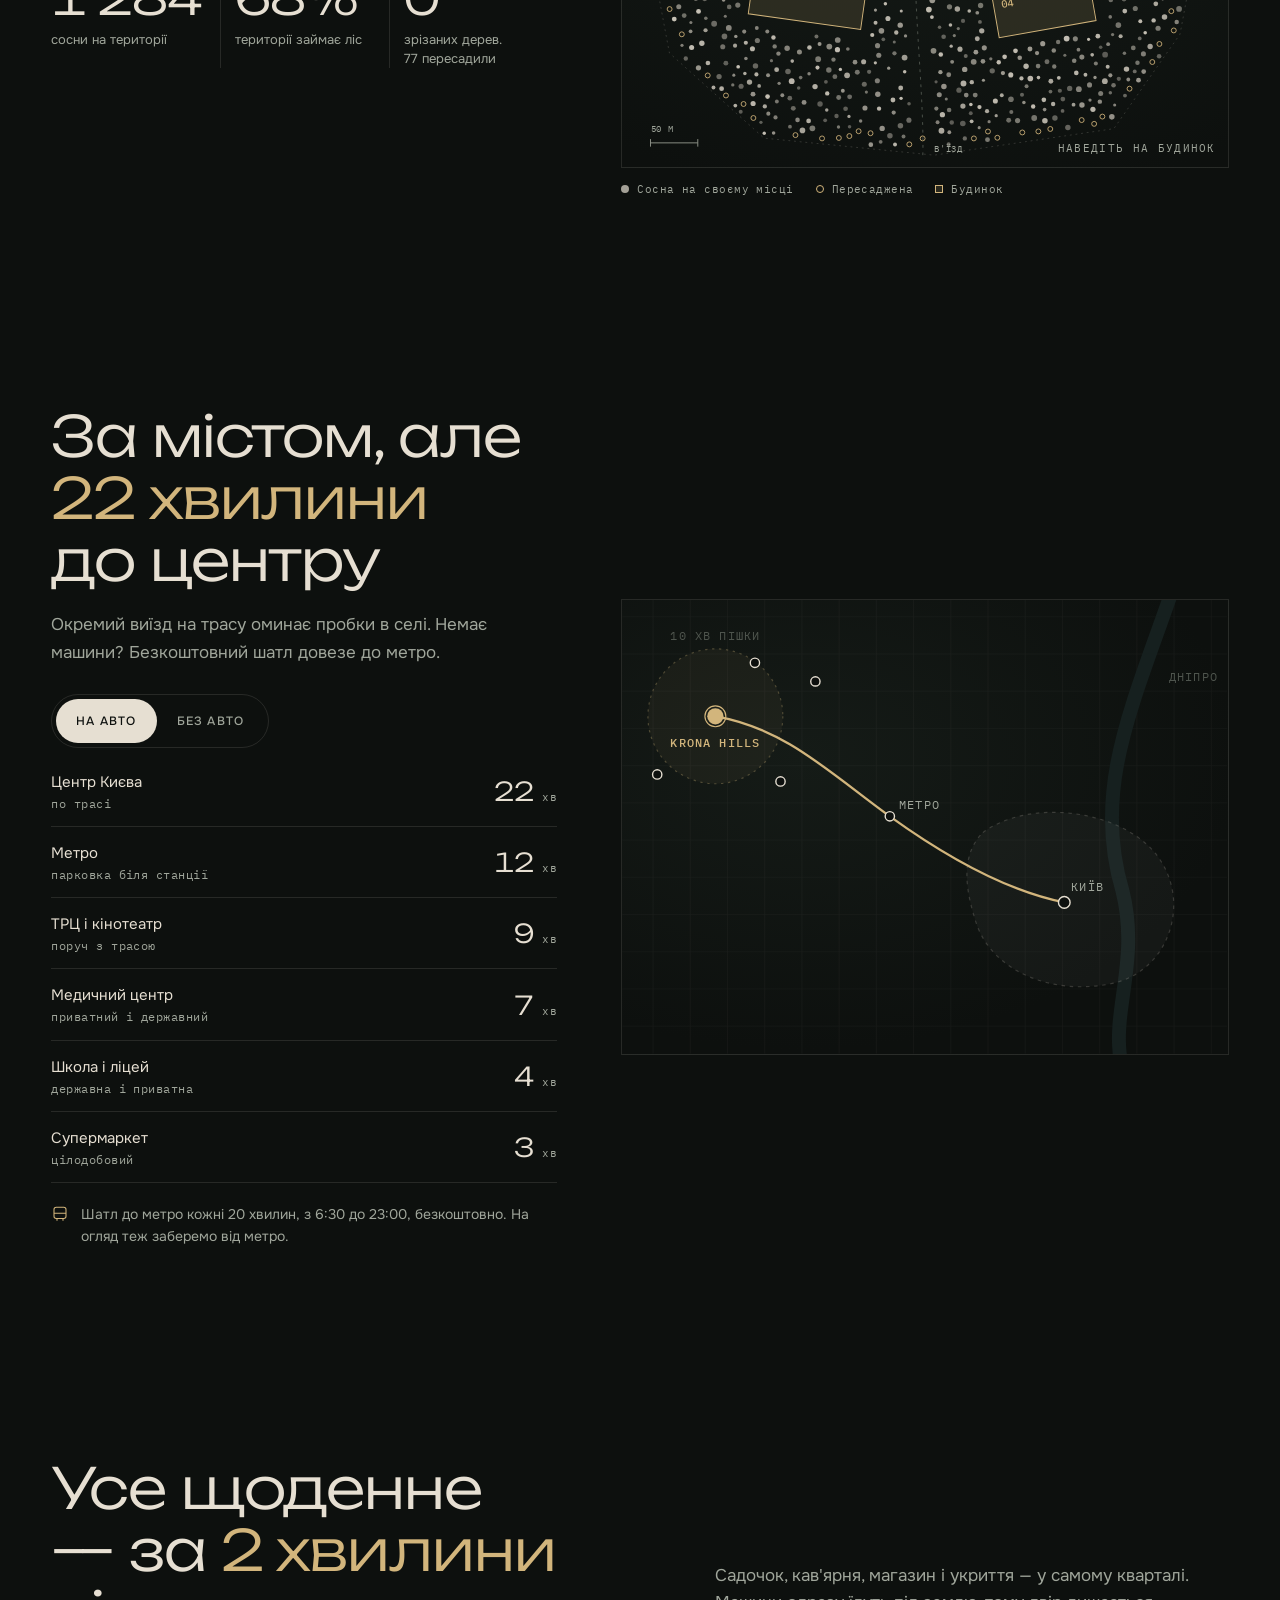
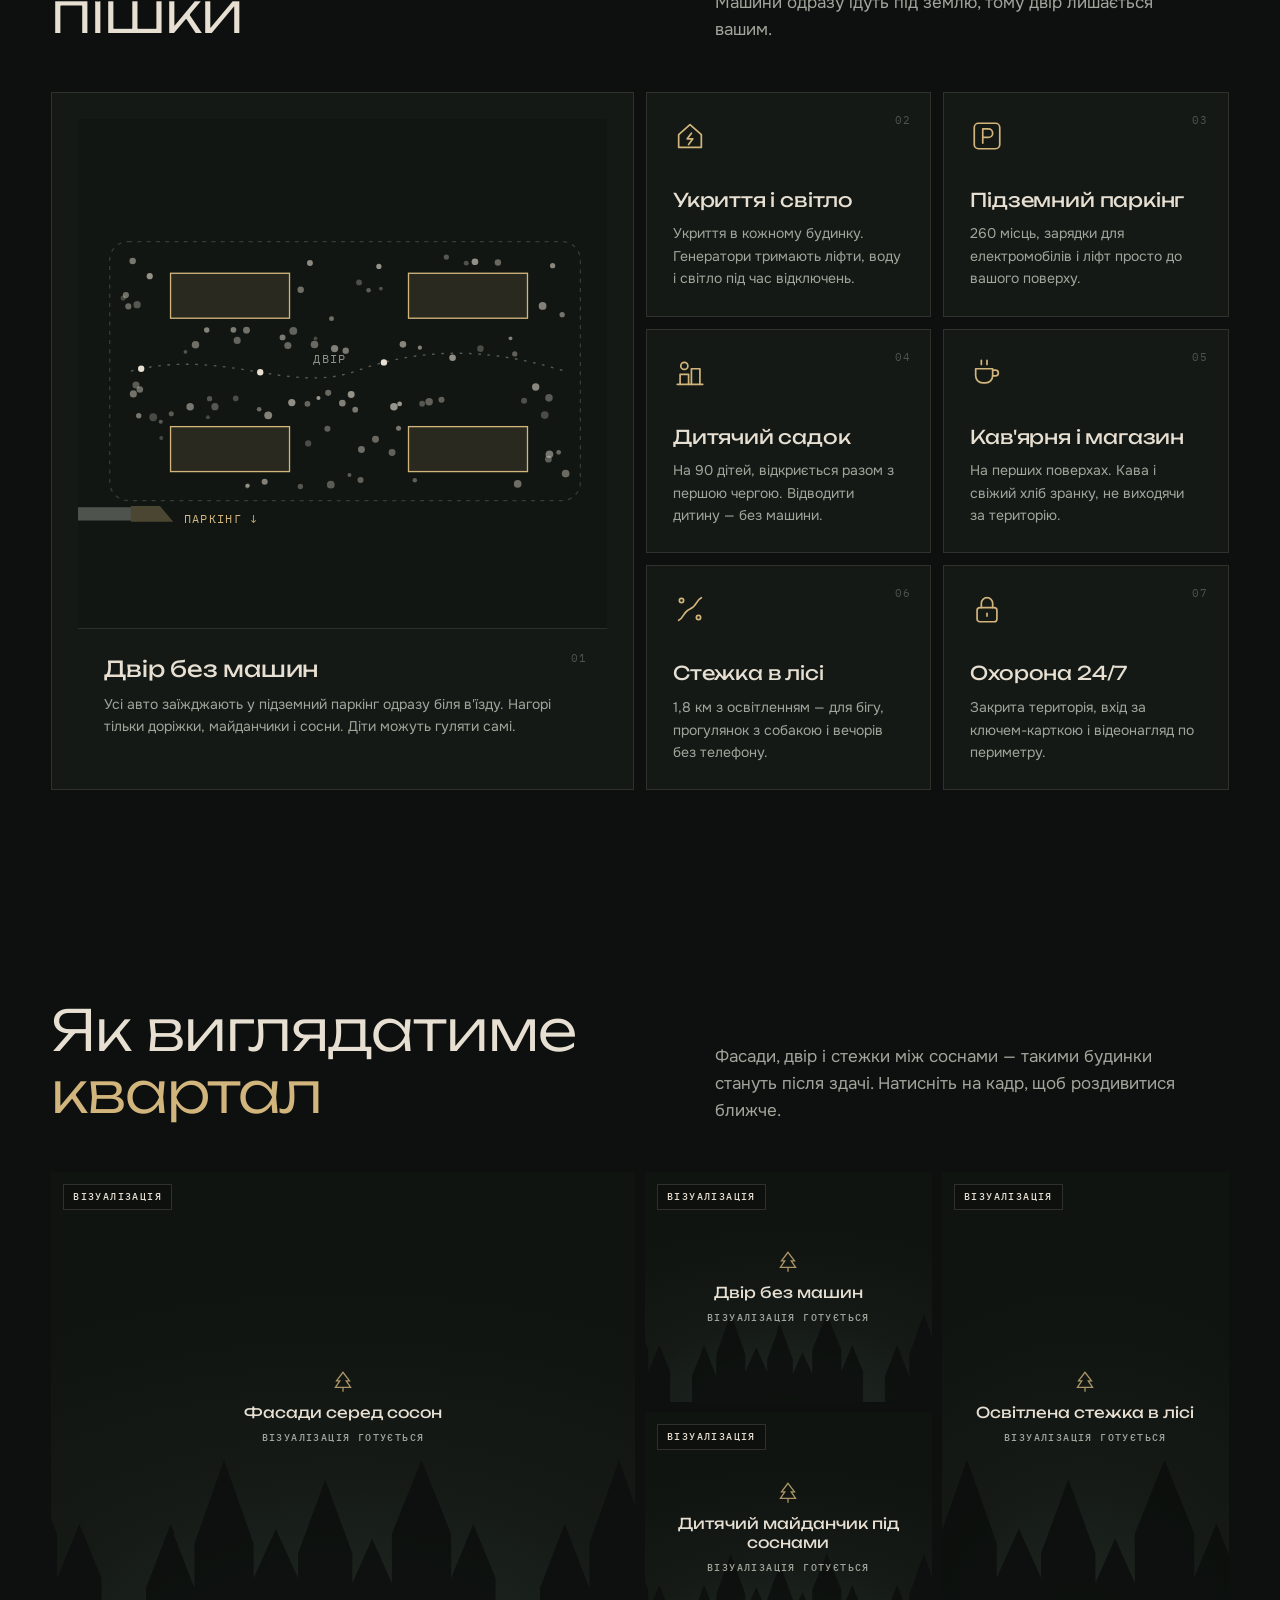
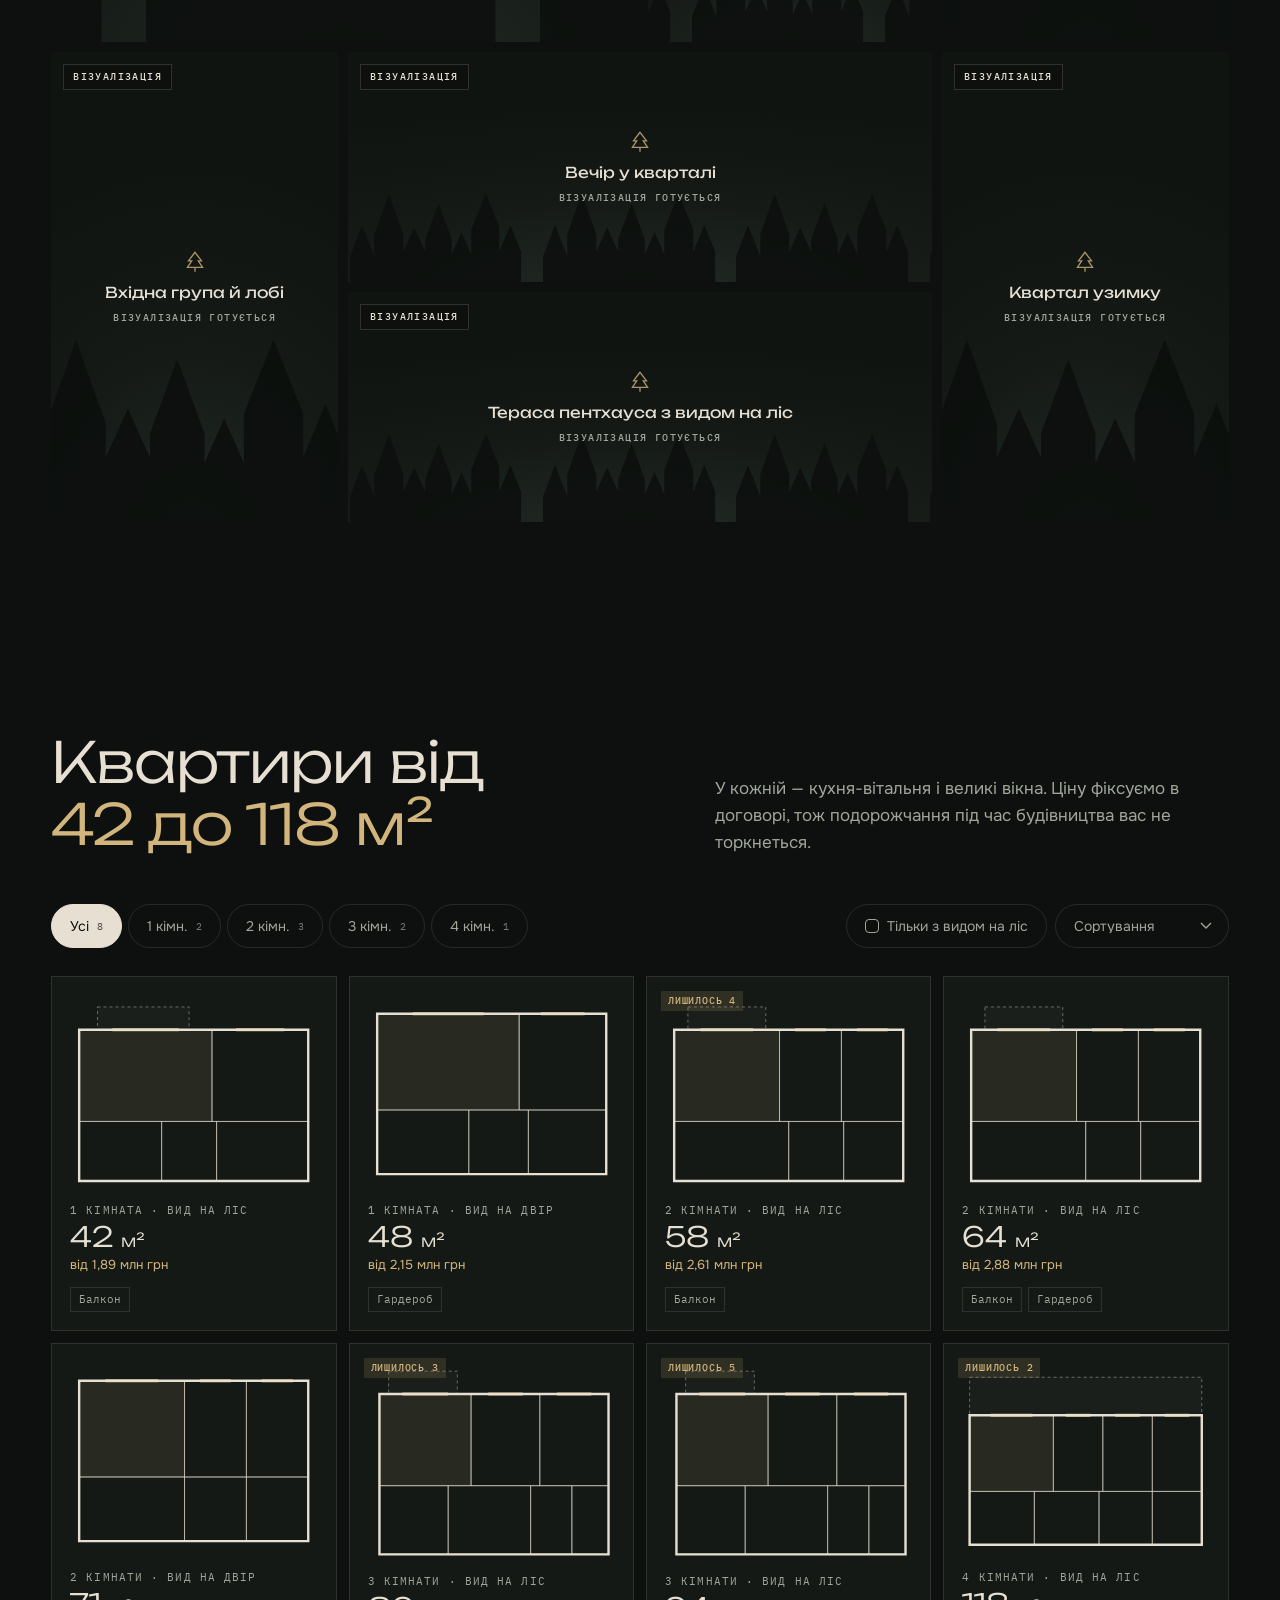
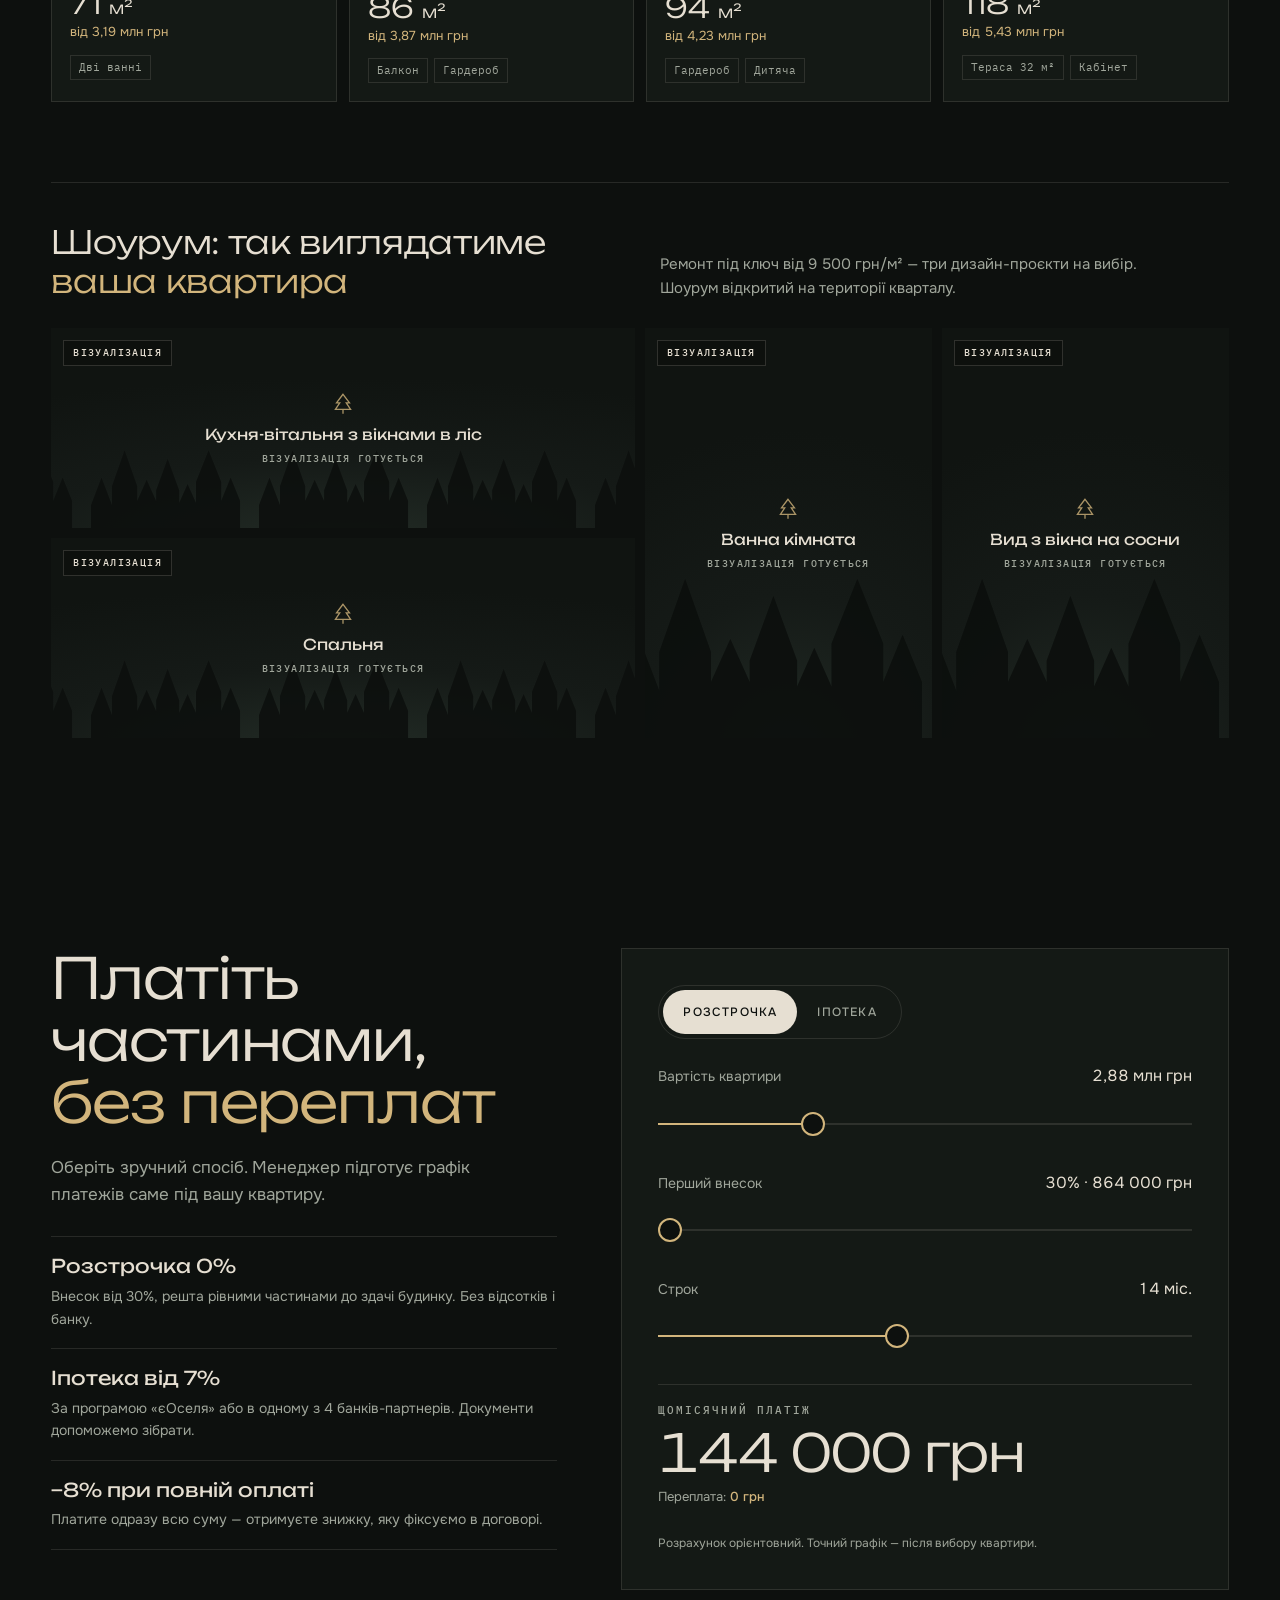
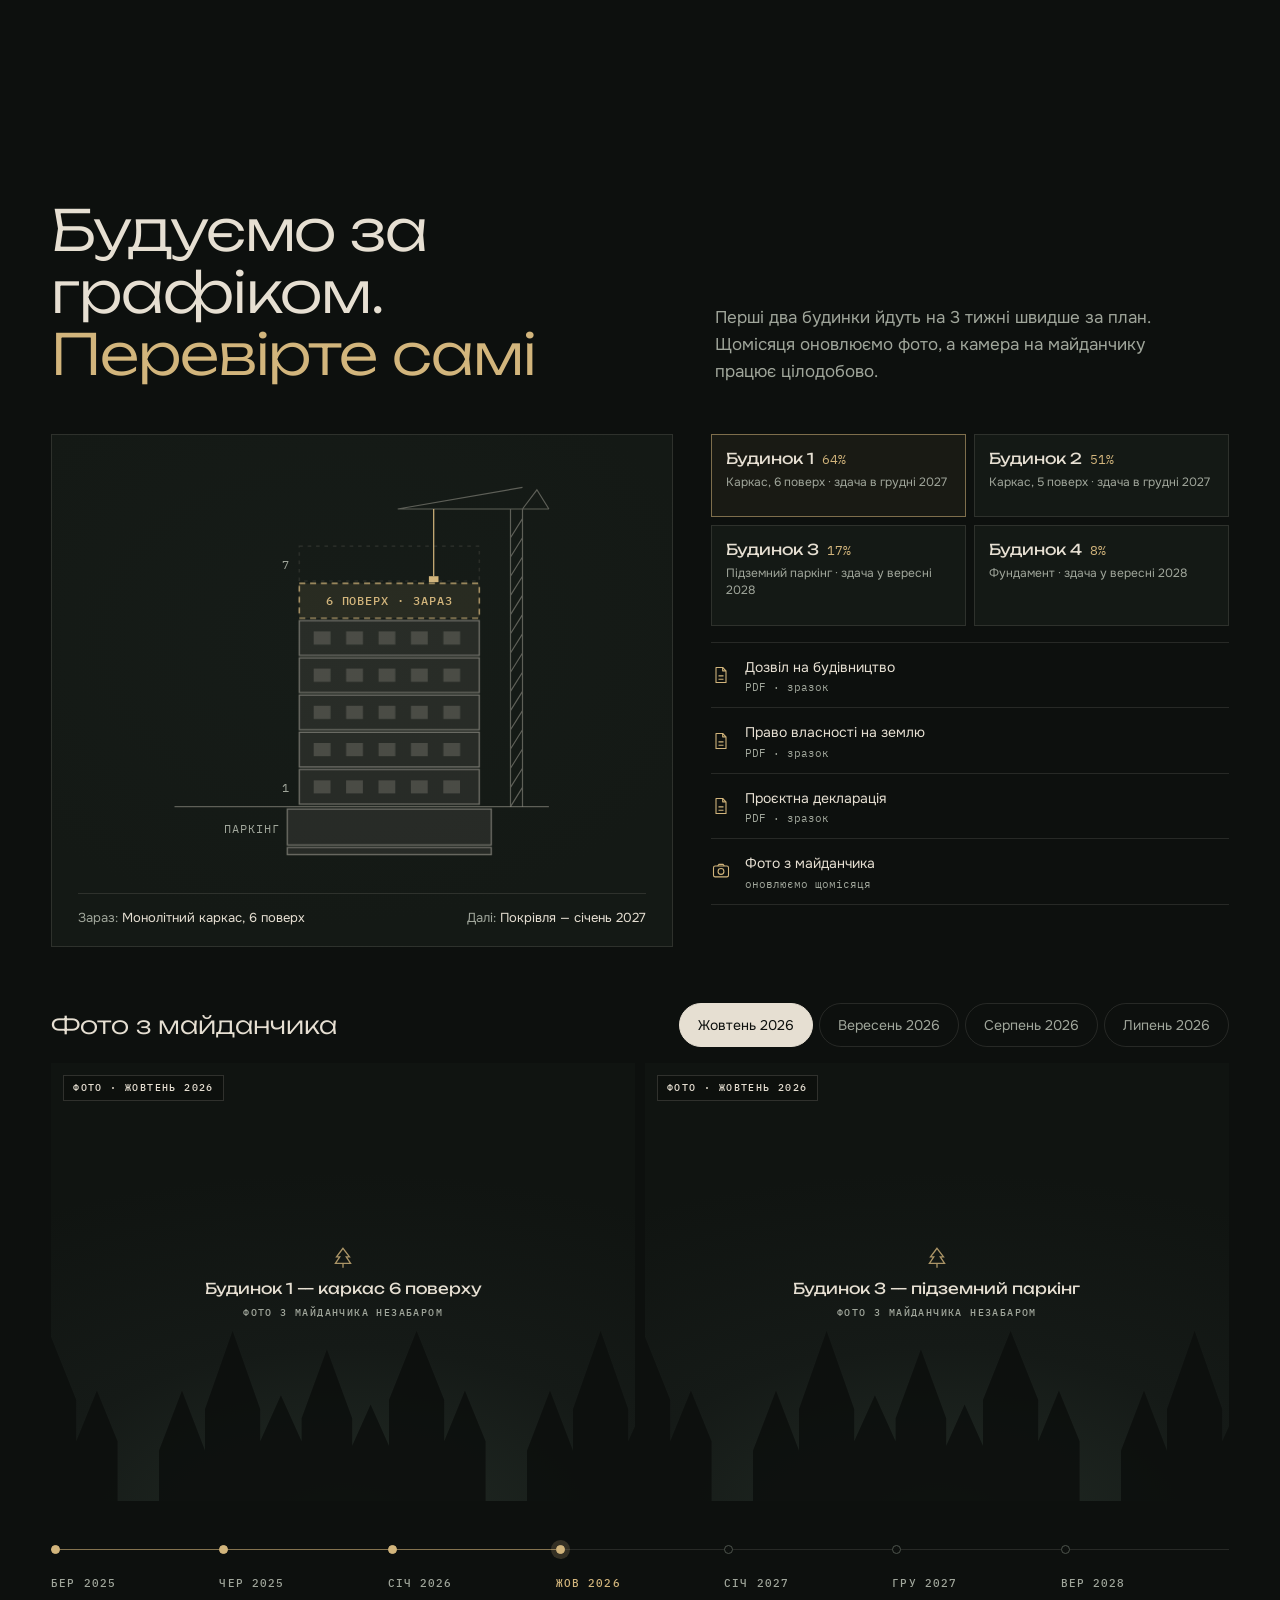
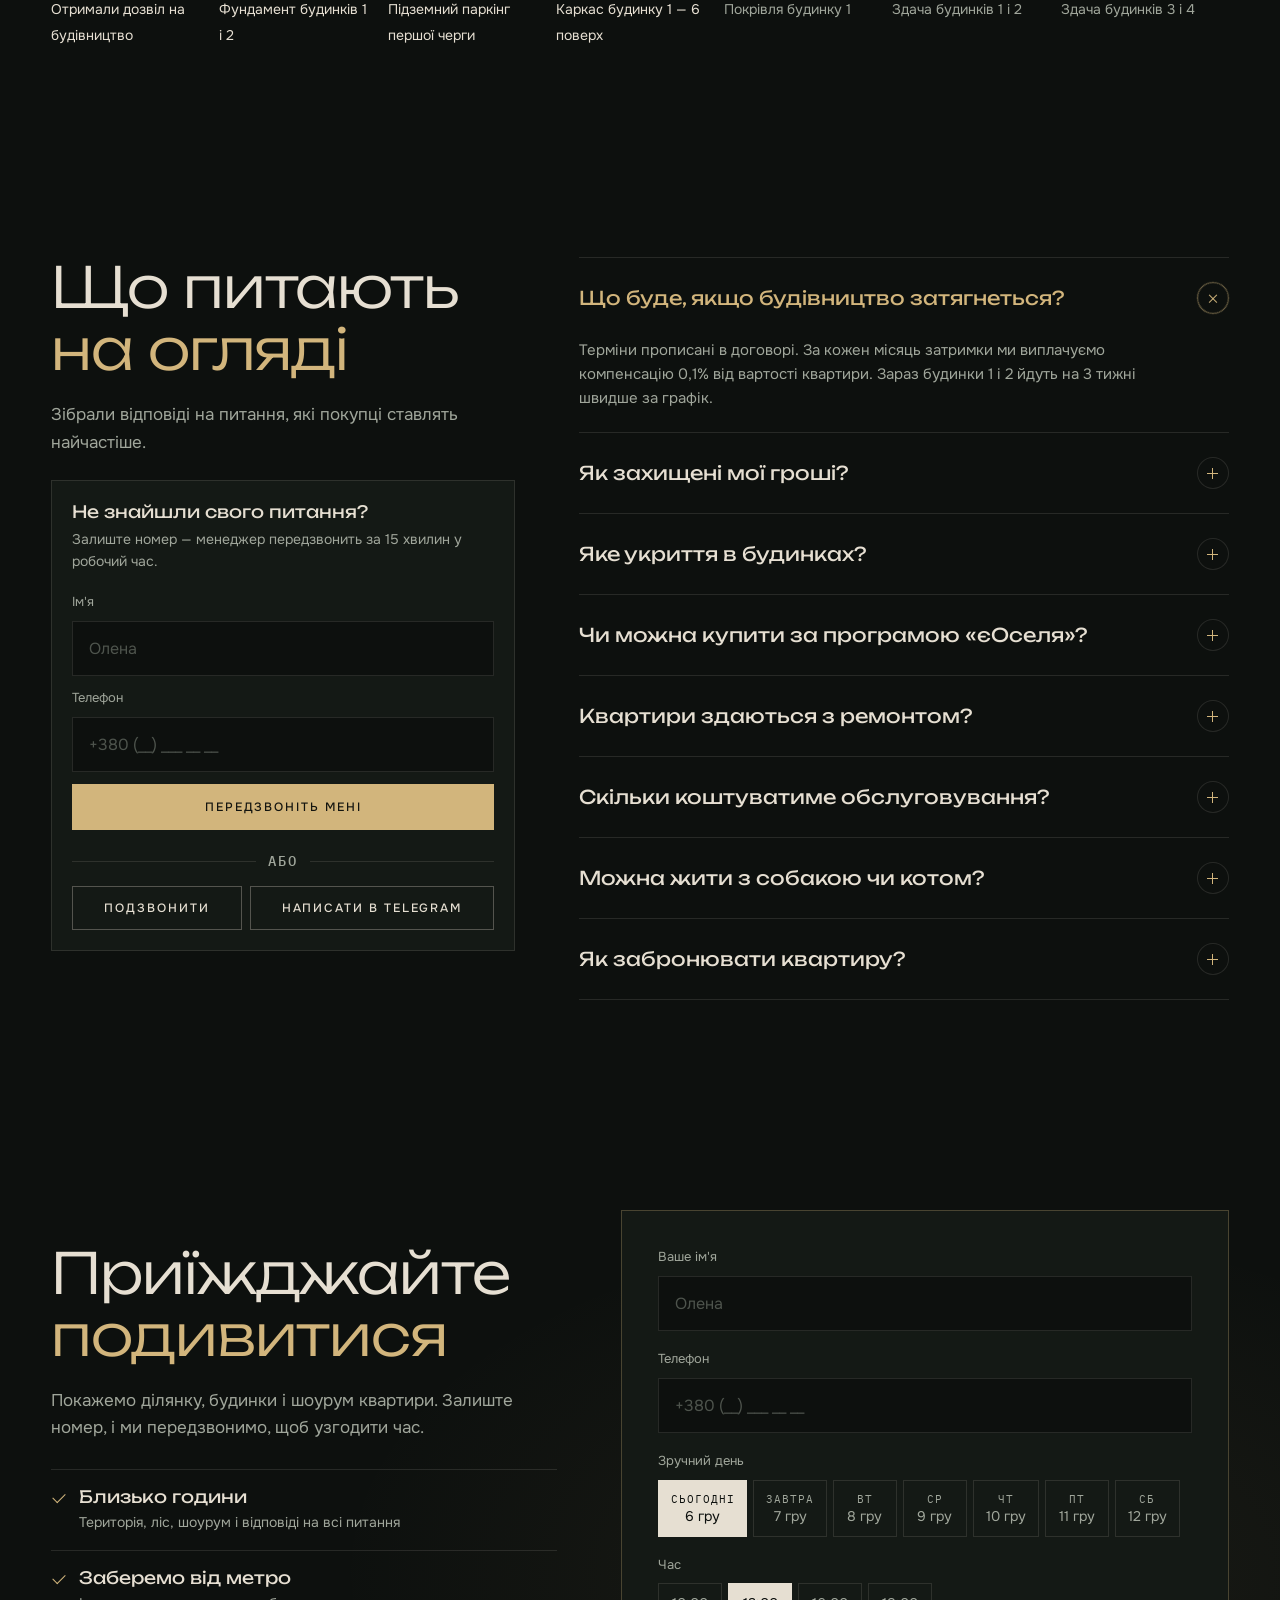
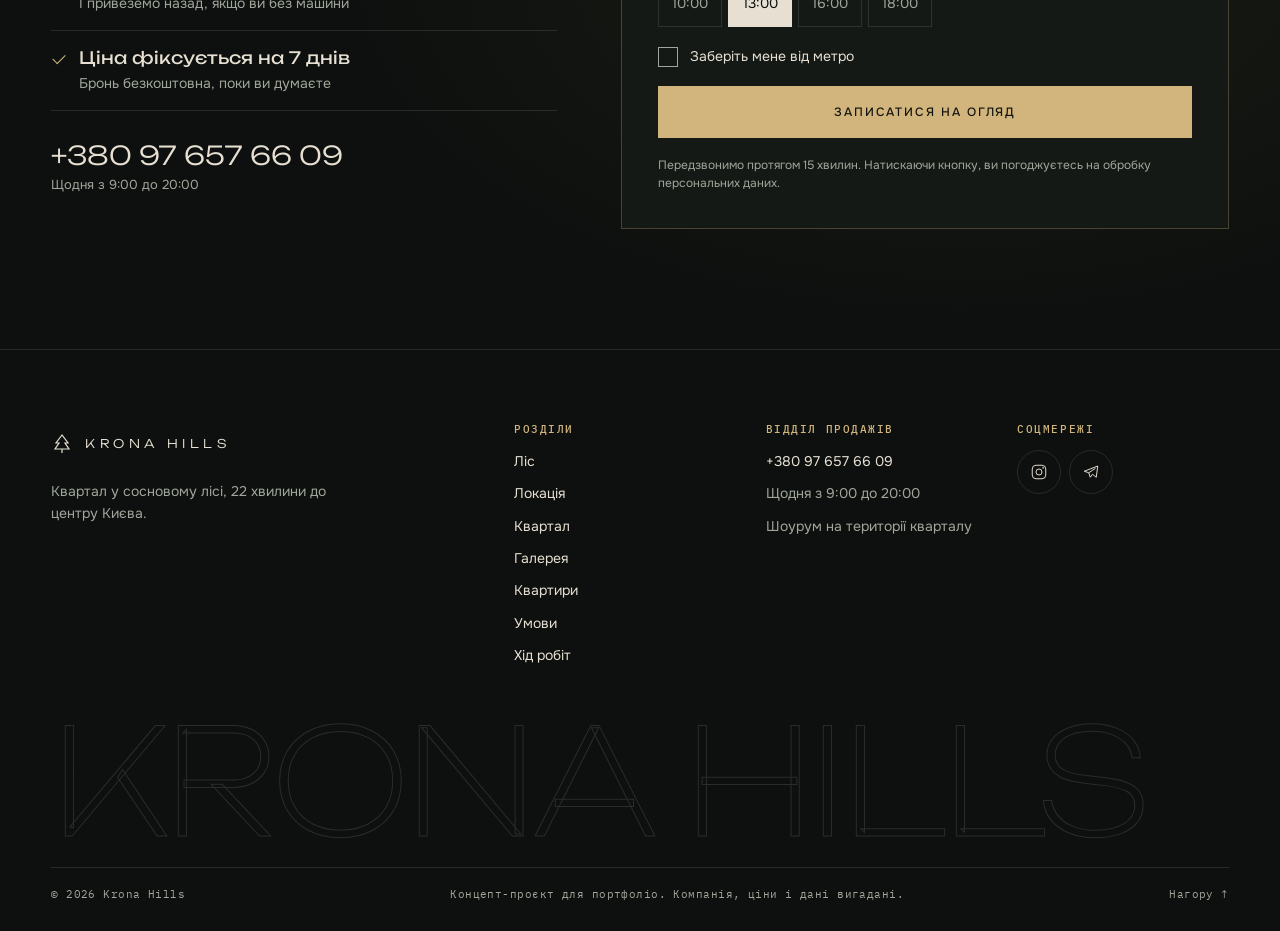
==== commit 1cfec4d0: "Етап 4: мобільна версія і взаємодія - карта кварталу: підказка «Торкніться будинку» на тачскрінах (@" ====
--- a/index.html
+++ b/index.html
@@ -113,7 +113,7 @@
             <div class="map-frame">
               <svg class="map" id="map" viewBox="0 0 640 560" role="img" aria-label="Схема ділянки: 1284 сосни і чотири будинки між ними"></svg>
               <div class="map-tip" id="mapTip" role="status"></div>
-              <span class="map-hint">Наведіть на будинок</span>
+              <span class="map-hint"><span class="hint-hover">Наведіть на будинок</span><span class="hint-touch">Торкніться будинку</span></span>
             </div>
             <figcaption class="legend">
               <span><i class="lg-dot"></i>Сосна на своєму місці</span>
--- a/css/style.css
+++ b/css/style.css
@@ -97,20 +97,20 @@
   background: rgba(13, 16, 14, .93);
   border-color: var(--line);
 }
-.logo { display: flex; align-items: center; gap: 12px; color: var(--bone); }
+.logo { display: flex; align-items: center; gap: 12px; min-height: 44px; color: var(--bone); }
 .logo span { font: 300 12px/1 var(--f-display); letter-spacing: .38em; }
 
 .menu, .nav-right { display: none; }
 
-.burger { width: 40px; height: 40px; position: relative; z-index: 2; }
+.burger { width: 44px; height: 44px; margin-right: -4px; position: relative; z-index: 2; }
 .burger span {
   position: absolute; left: 9px; right: 9px; height: 1px; background: var(--bone);
   transition: transform .4s var(--ease), top .4s var(--ease);
 }
-.burger span:first-child { top: 16px; }
-.burger span:last-child { top: 23px; }
-.menu-open .burger span:first-child { top: 20px; transform: rotate(45deg); }
-.menu-open .burger span:last-child { top: 20px; transform: rotate(-45deg); }
+.burger span:first-child { top: 18px; }
+.burger span:last-child { top: 25px; }
+.menu-open .burger span:first-child { top: 22px; transform: rotate(45deg); }
+.menu-open .burger span:last-child { top: 22px; transform: rotate(-45deg); }
 
 .mobile-menu {
   position: fixed; inset: 0; z-index: 35;
@@ -120,9 +120,11 @@
   overflow-y: auto;
   gap: 32px;
   opacity: 0; visibility: hidden;
-  transition: opacity .4s var(--ease), visibility .4s;
-}
-.menu-open .mobile-menu { opacity: 1; visibility: visible; }
+  /* закриття: спершу згасає, потім ховається */
+  transition: opacity .4s var(--ease), visibility 0s .4s;
+}
+/* відкриття: видиме одразу (щоб фокус потрапив у меню), плавно проявляється */
+.menu-open .mobile-menu { opacity: 1; visibility: visible; transition: opacity .4s var(--ease), visibility 0s; }
 .menu-open .nav { background: var(--bg); border-color: var(--line); }
 .mobile-menu nav { display: flex; flex-direction: column; gap: 6px; }
 .mobile-menu nav a {
@@ -133,7 +135,7 @@
 }
 .mobile-menu-foot { display: flex; flex-direction: column; gap: 18px; }
 .mobile-menu-foot .tel { font: 400 15px var(--f-mono); color: var(--muted); }
-.menu-open { overflow: hidden; }
+html.menu-open, .menu-open { overflow: hidden; overscroll-behavior: none; }
 
 @media (min-width: 1100px) {
   .burger, .mobile-menu { display: none; }
@@ -141,6 +143,8 @@
   .menu a { transition: color .3s; }
   .menu a:hover { color: var(--bone); }
   .nav-right { display: flex; align-items: center; gap: 28px; }
+  /* зона натискання 44 px, вигляд шапки не змінюється */
+  .menu a, .nav-right a { display: inline-flex; align-items: center; min-height: 44px; margin: -10px 0; }
   .tel { color: var(--muted); transition: color .3s; }
   .tel:hover { color: var(--bone); }
 }
@@ -373,6 +377,8 @@
 }
 .map-tip.on { opacity: 1; transform: translate(-50%, calc(-100% - 14px)); }
 .map-tip b { display: block; font: 400 11px var(--f-mono); letter-spacing: .12em; text-transform: uppercase; color: var(--gold); margin-bottom: 4px; }
+.map-hint .hint-touch { display: none; }
+@media (hover: none) { .map-hint .hint-hover { display: none; } .map-hint .hint-touch { display: inline; } }
 .map-hint { position: absolute; right: 12px; bottom: 12px; font: 400 11px var(--f-mono); letter-spacing: .12em; text-transform: uppercase; color: var(--muted); }
 
 .legend {
@@ -429,6 +435,7 @@
   border-radius: 99px;
 }
 .seg button {
+  min-height: 44px;
   padding: 14px 20px;
   border-radius: 99px;
   font: 500 12px/1 var(--f-text);
@@ -793,7 +800,7 @@
 
 input[type="range"] {
   -webkit-appearance: none; appearance: none;
-  width: 100%; height: 40px;
+  width: 100%; height: 44px;
   background: transparent;
   cursor: pointer;
   --p: 50%;
@@ -1040,7 +1047,7 @@
   animation: fadeUp .4s var(--ease);
 }
 .vf-flat b { color: var(--bone); font-weight: 400; }
-.vf-flat button { width: 28px; height: 28px; display: grid; place-items: center; color: var(--muted); }
+.vf-flat button { width: 44px; height: 44px; margin: -8px -10px -8px 0; display: grid; place-items: center; color: var(--muted); }
 .vf-flat[hidden] { display: none; }
 
 .input { display: flex; flex-direction: column; gap: 8px; }
@@ -1073,7 +1080,7 @@
 .pick-row button {
   flex: none;
   display: flex; flex-direction: column; align-items: center; gap: 2px;
-  min-width: 64px;
+  min-width: 64px; min-height: 44px;
   padding: 11px 12px;
   border: 1px solid var(--line);
   font: 400 14px/1.2 var(--f-text);
@@ -1094,7 +1101,7 @@
 .vf-submit[disabled] { opacity: .6; pointer-events: none; }
 .vf-note { font-size: 12px; color: var(--muted); line-height: 1.5; }
 /* пастка для ботів — поза екраном, людина її не бачить */
-.hp { position: absolute; left: -9999px; width: 1px; height: 1px; overflow: hidden; }
+.hp { position: absolute; width: 1px; height: 1px; overflow: hidden; clip-path: inset(50%); opacity: 0; pointer-events: none; }
 .form-error {
   padding: 14px 16px;
   border: 1px solid rgba(224, 138, 110, .5); background: rgba(224, 138, 110, .08);
@@ -1135,7 +1142,7 @@
 .footer-col a:hover { color: var(--gold); }
 .footer-col span { color: var(--muted); }
 .socials { display: flex; gap: 8px; }
-.socials a { width: 42px; height: 42px; display: grid; place-items: center; border: 1px solid var(--line); border-radius: 50%; transition: border-color .3s; }
+.socials a { width: 44px; height: 44px; display: grid; place-items: center; border: 1px solid var(--line); border-radius: 50%; transition: border-color .3s; }
 .socials a:hover { border-color: var(--gold); }
 .socials svg { width: 18px; height: 18px; fill: none; stroke: currentColor; stroke-width: 1.3; stroke-linejoin: round; }
 
@@ -1364,5 +1371,6 @@
    ========================================================= */
 @media (prefers-reduced-motion: reduce) {
   html { scroll-behavior: auto; }
-  *, *::before, *::after { animation-duration: .01s !important; animation-delay: 0s !important; transition-duration: .01s !important; }
-}
+  *, *::before, *::after { animation-duration: .01s !important; animation-delay: 0s !important; animation-iteration-count: 1 !important; transition-duration: .01s !important; }
+  .kh-pulse, .scroll-cue i { animation: none !important; opacity: 0; }
+}
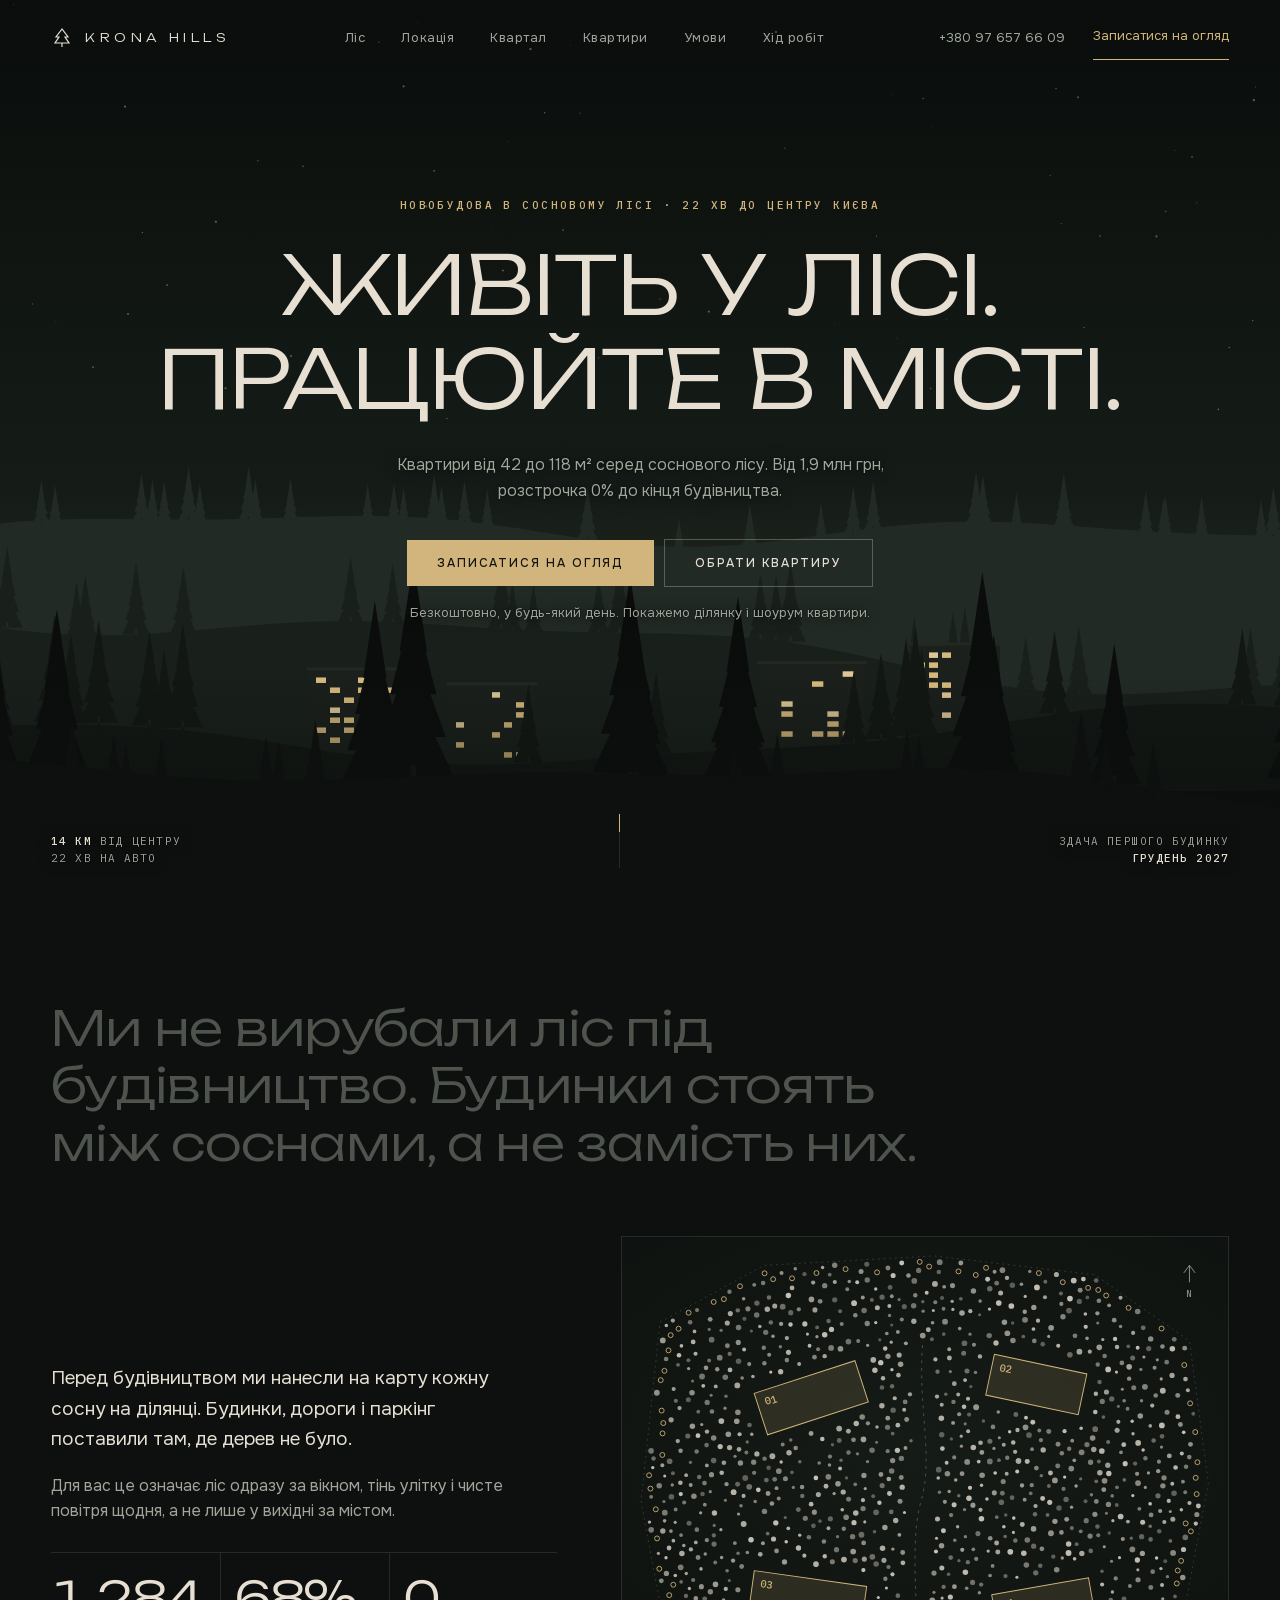
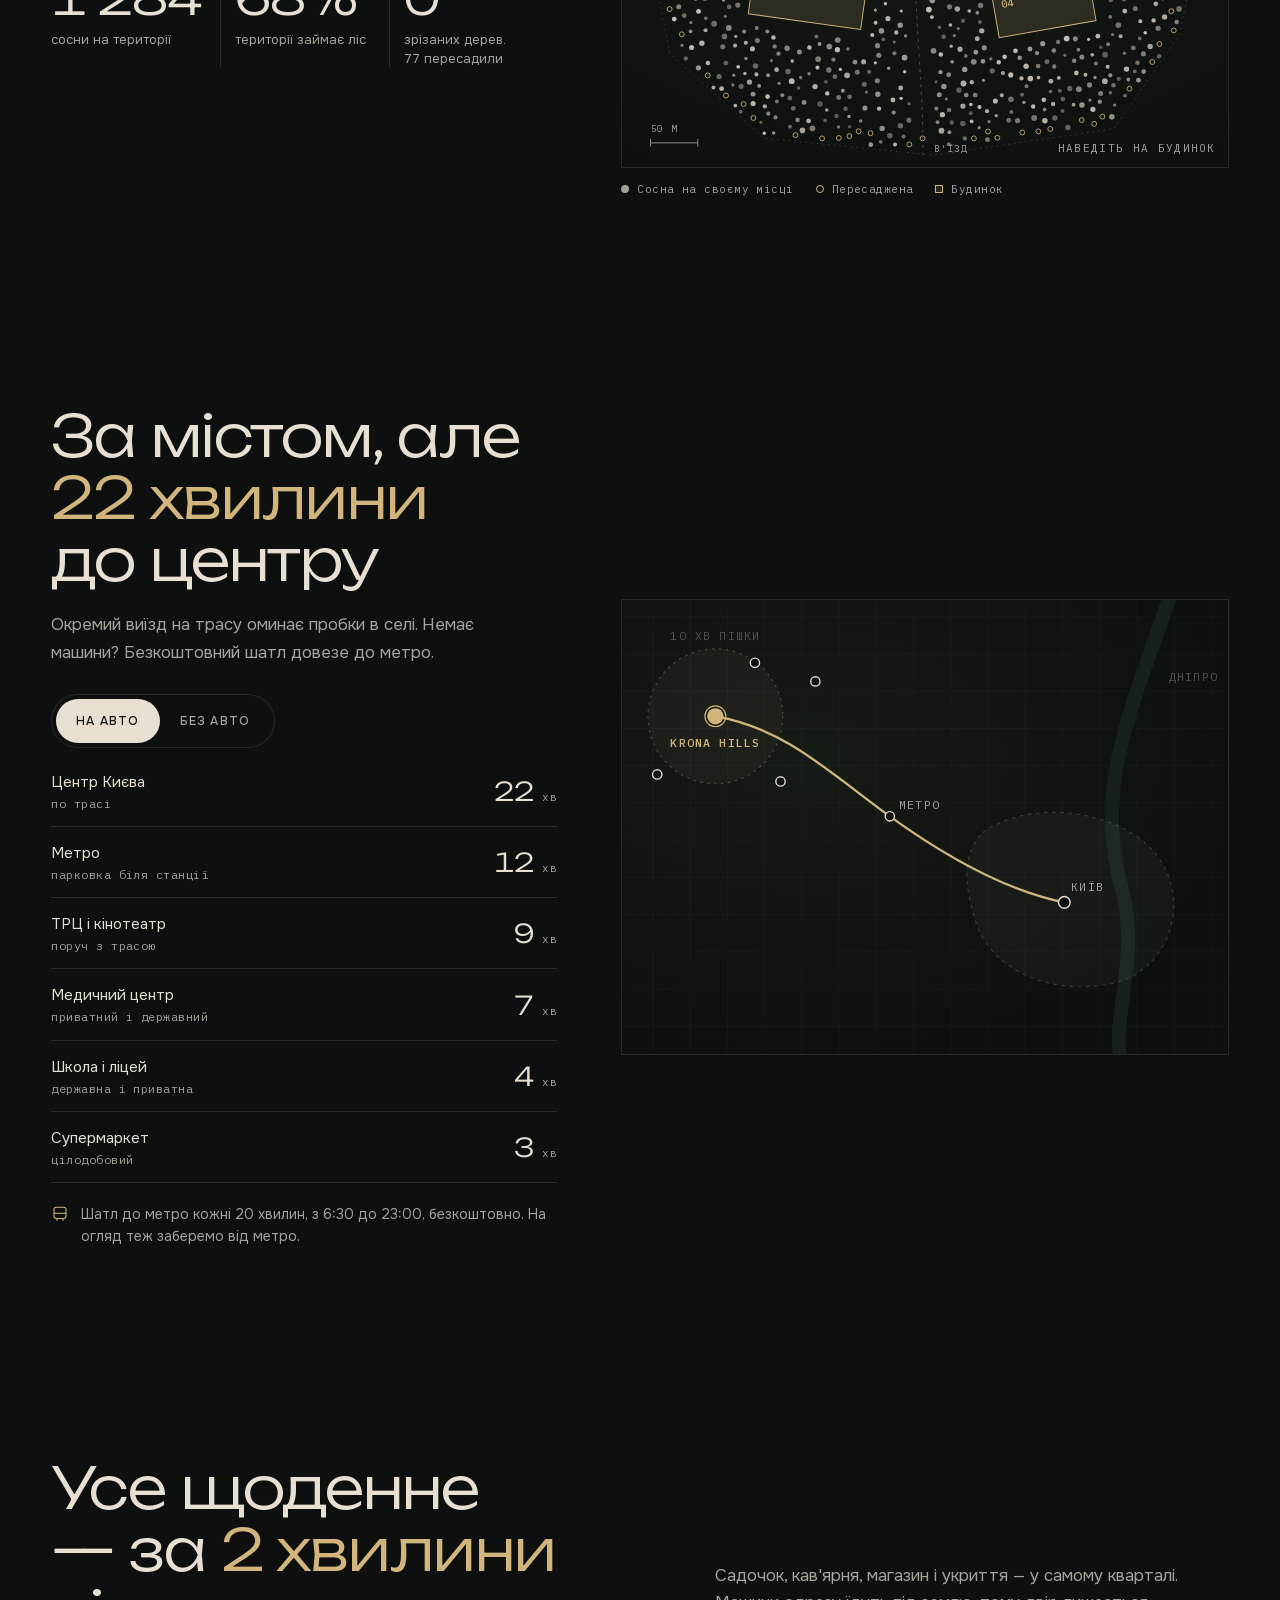
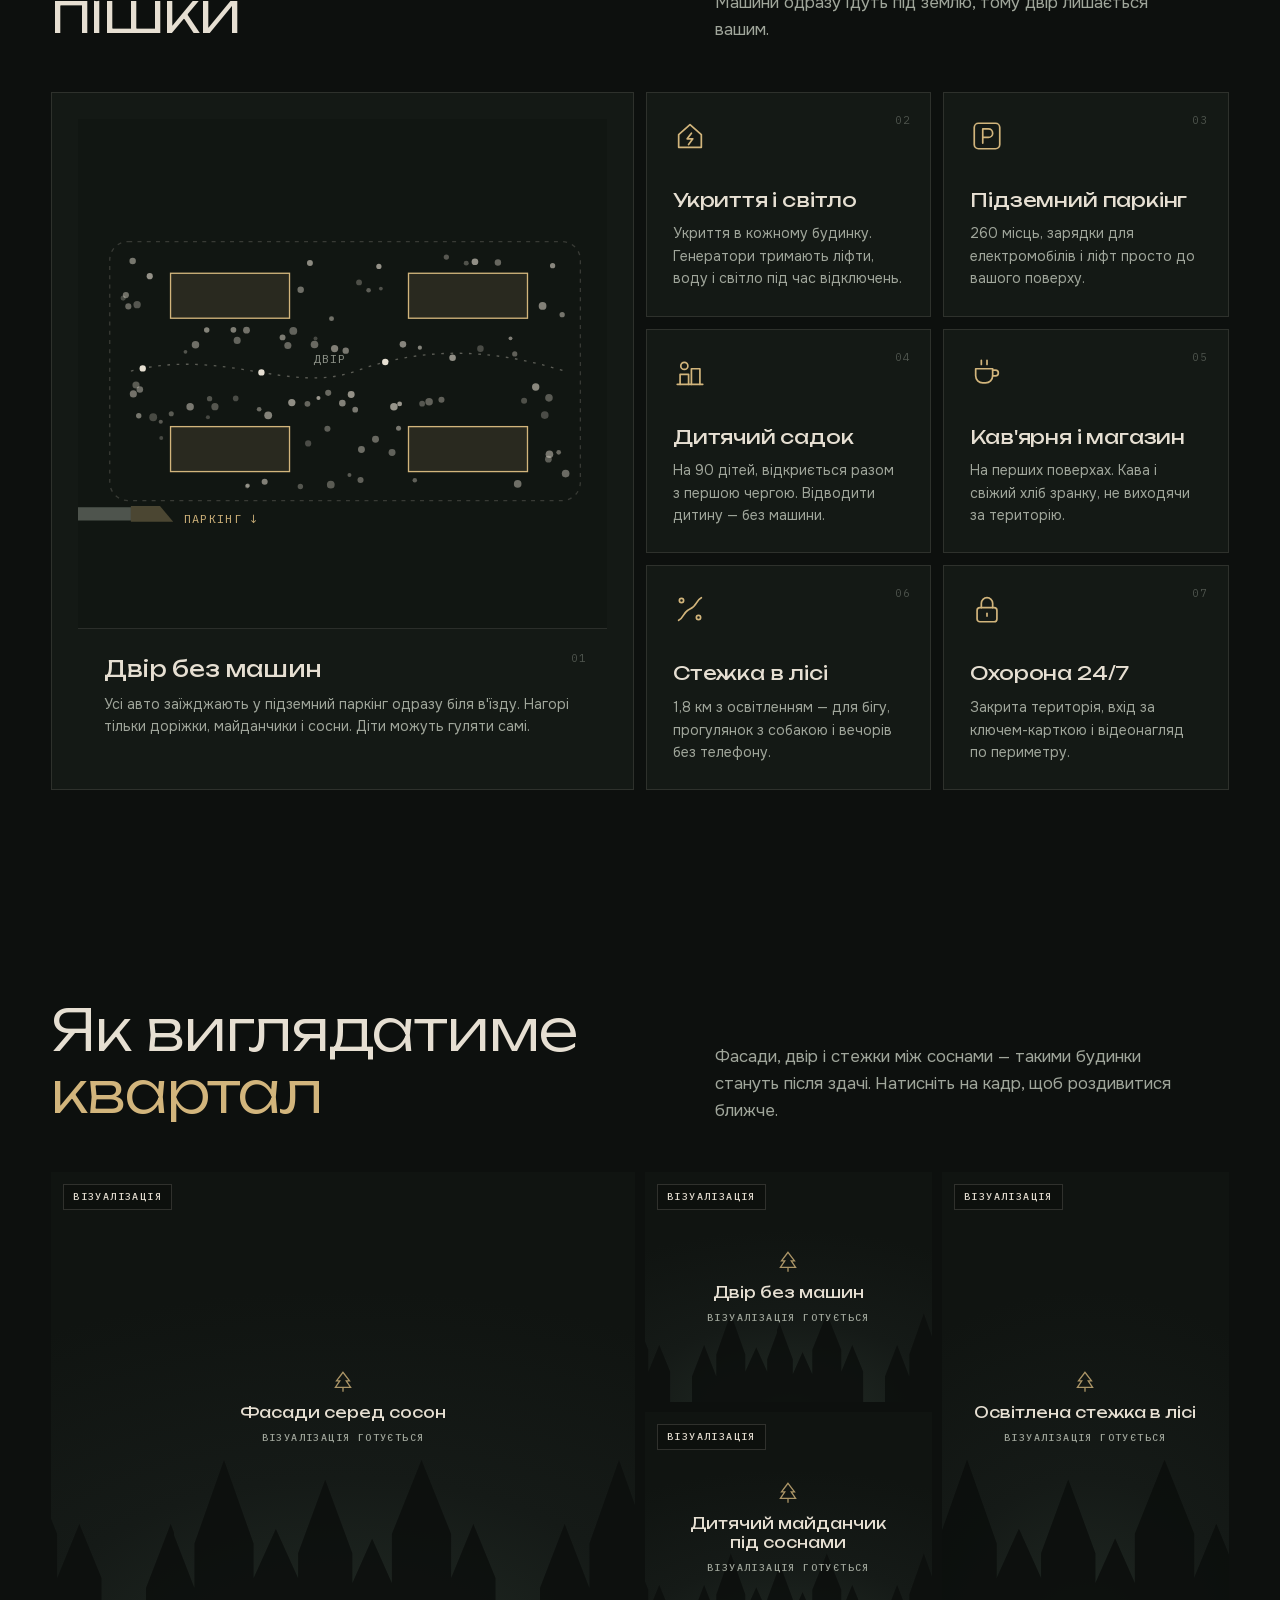
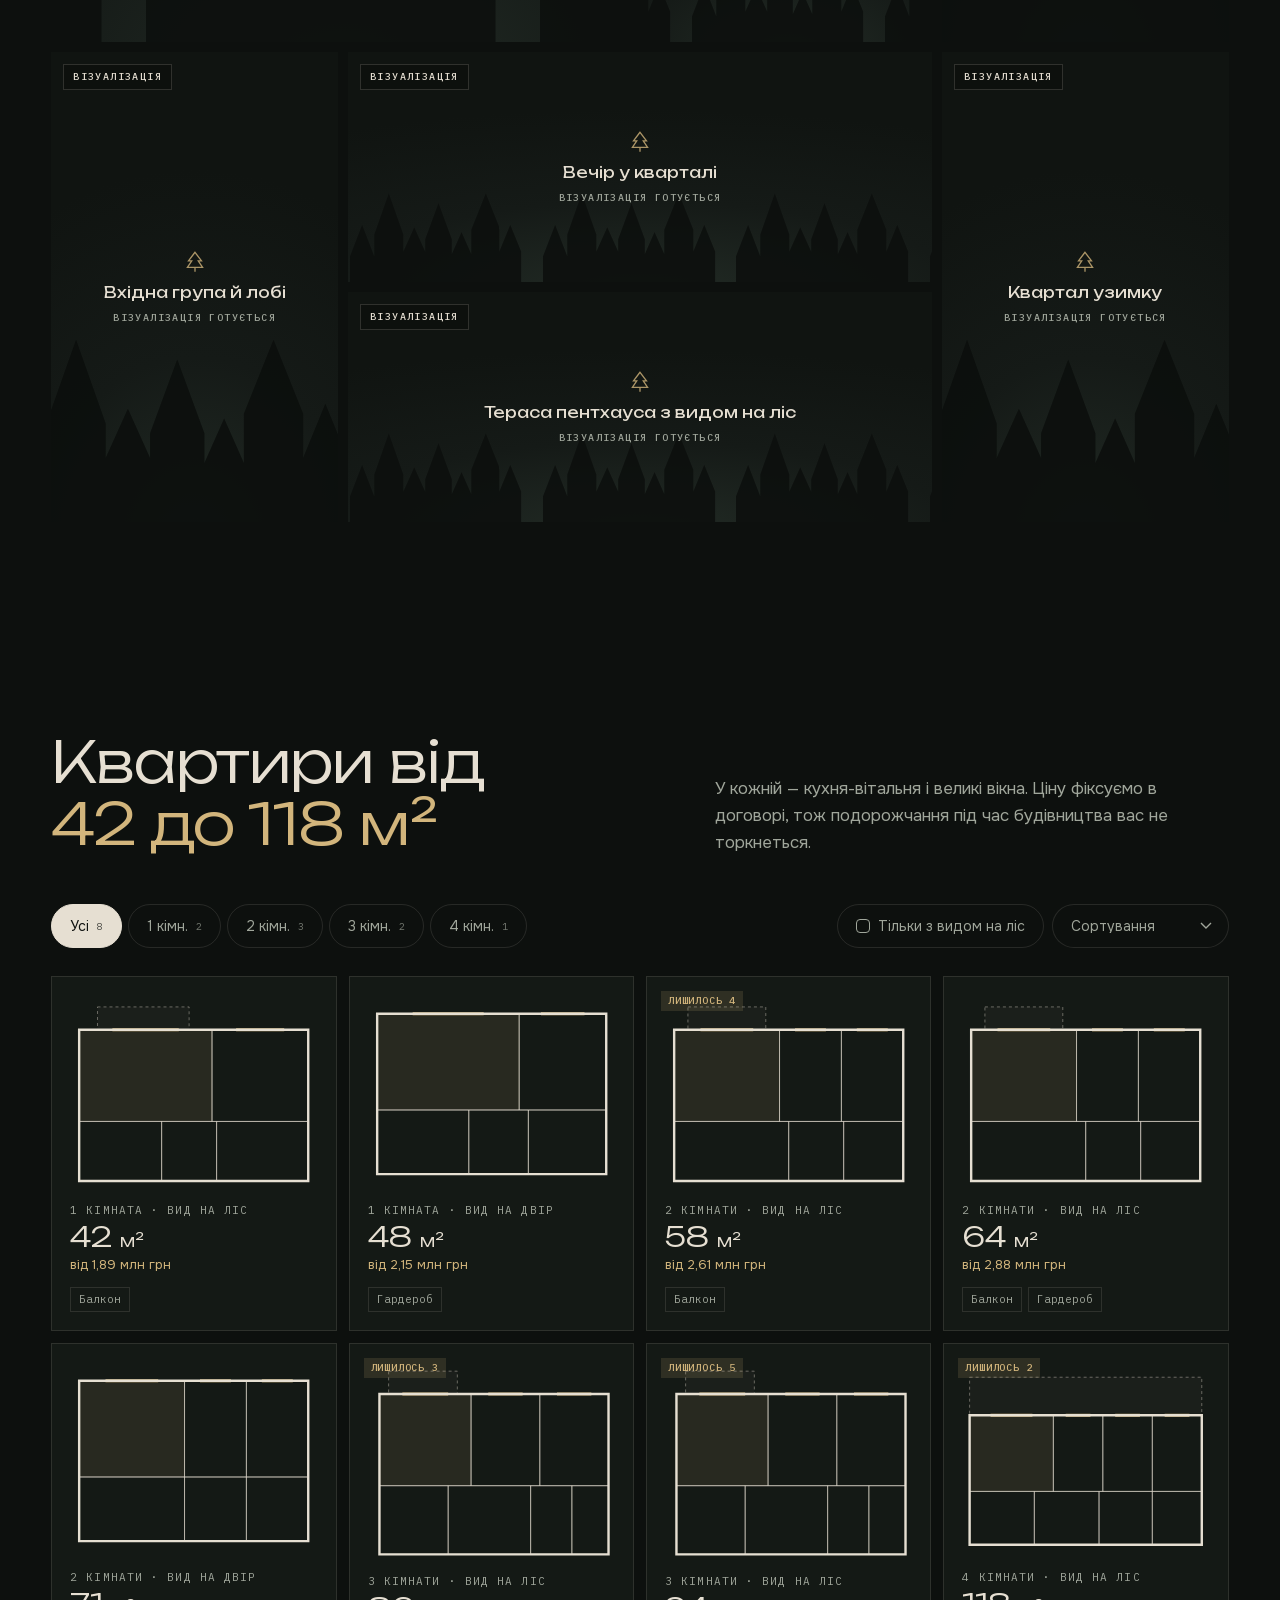
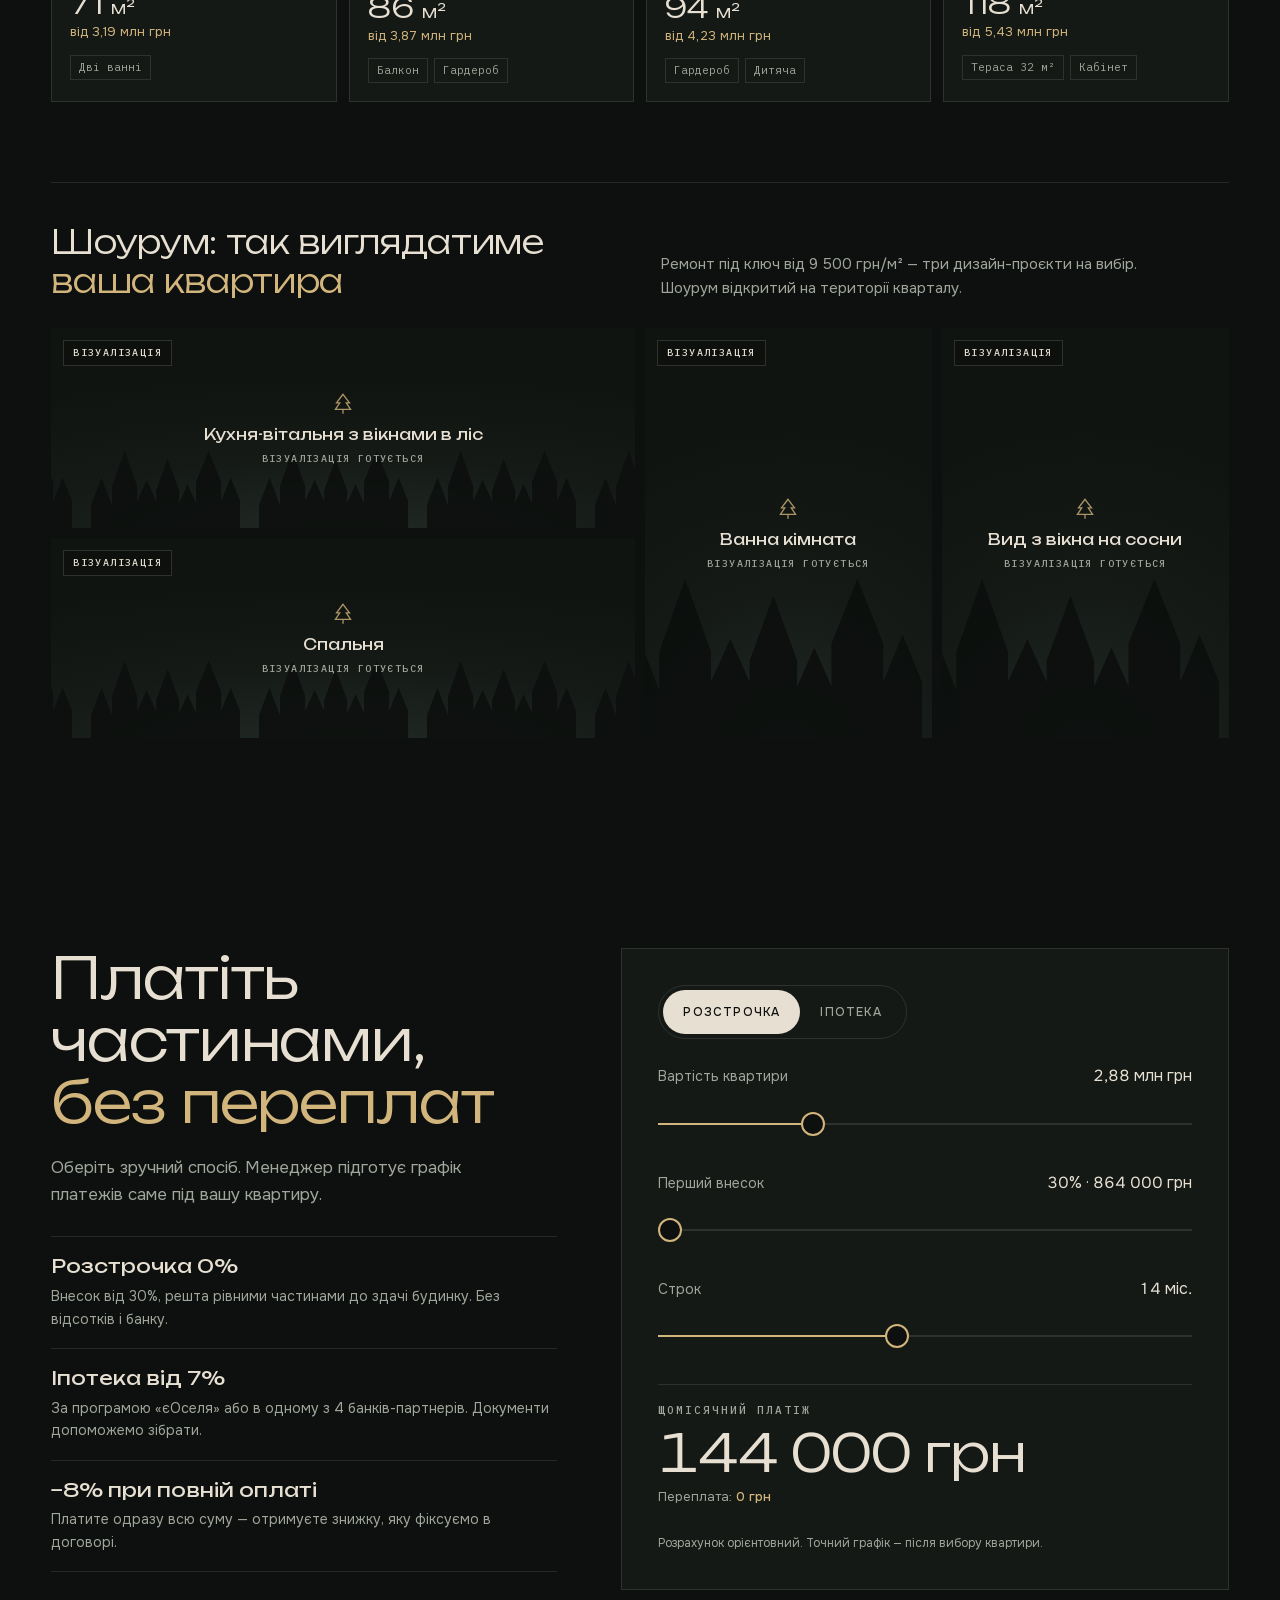
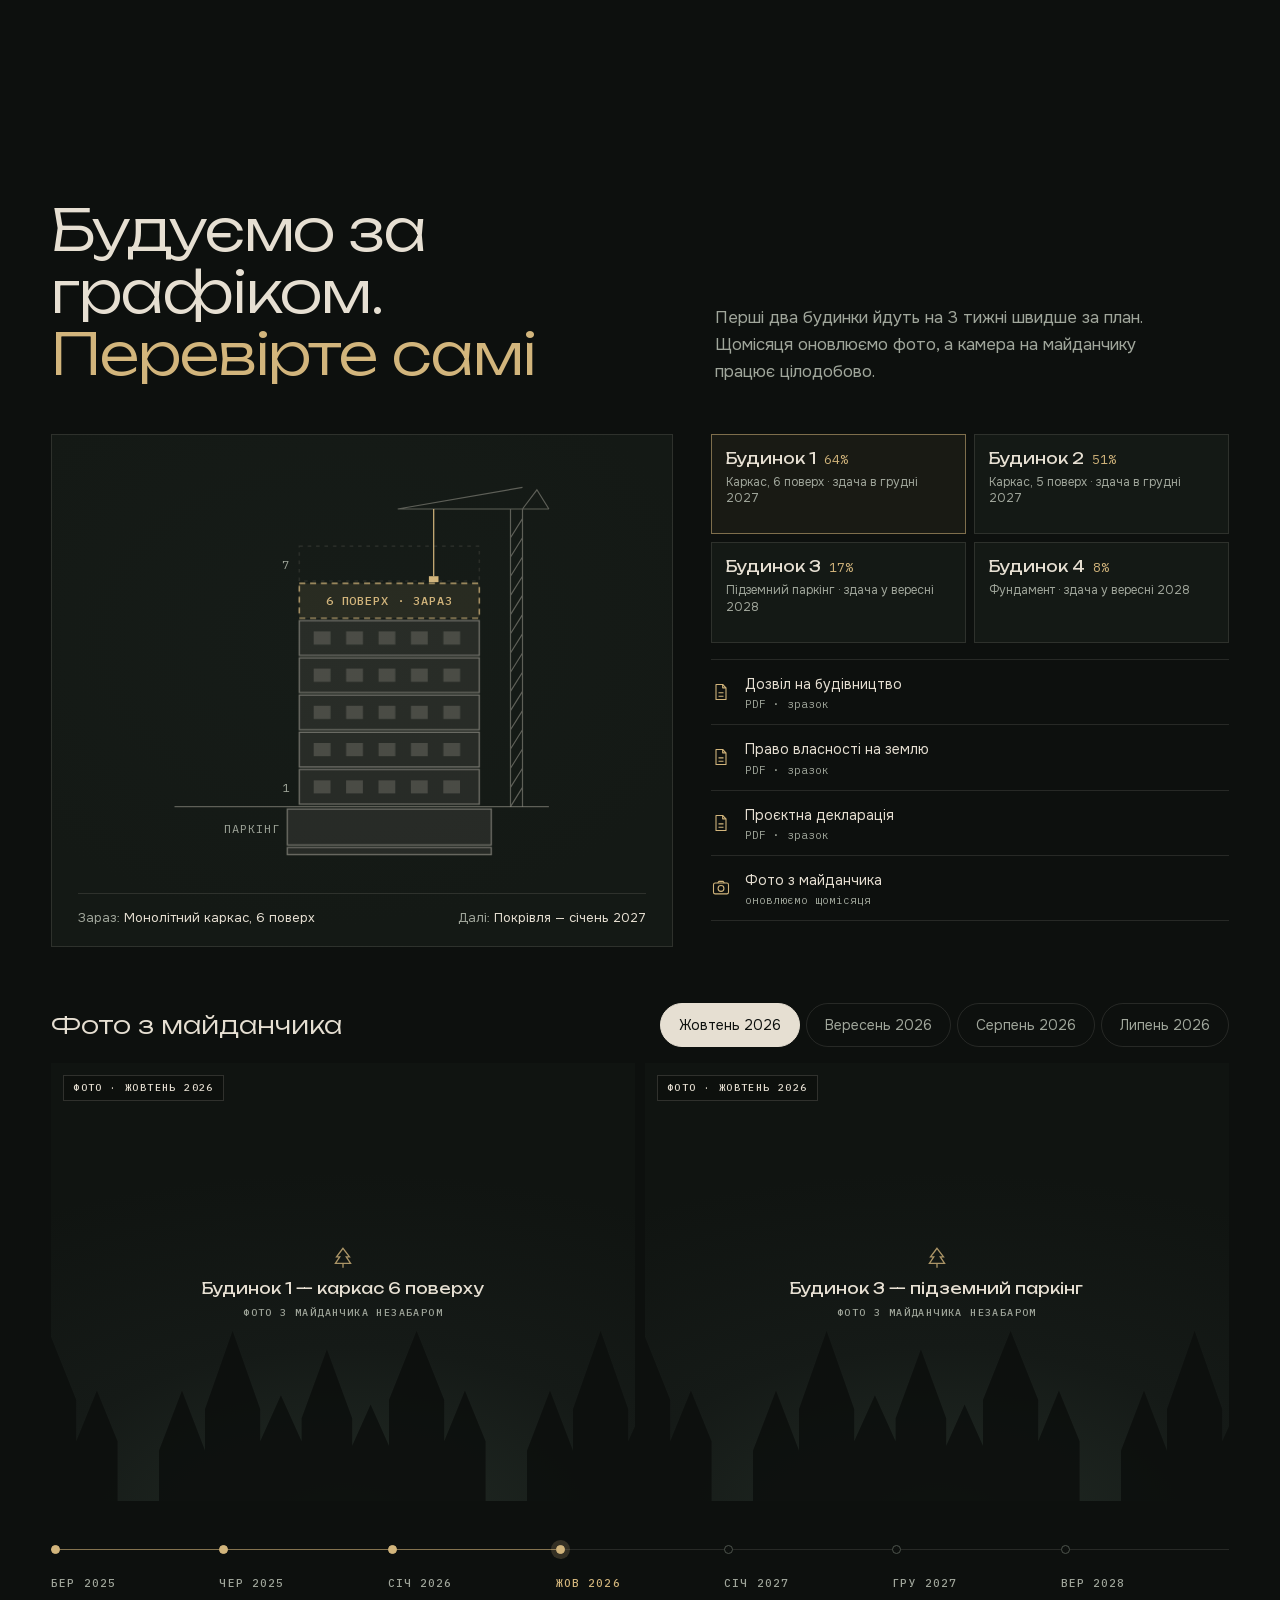
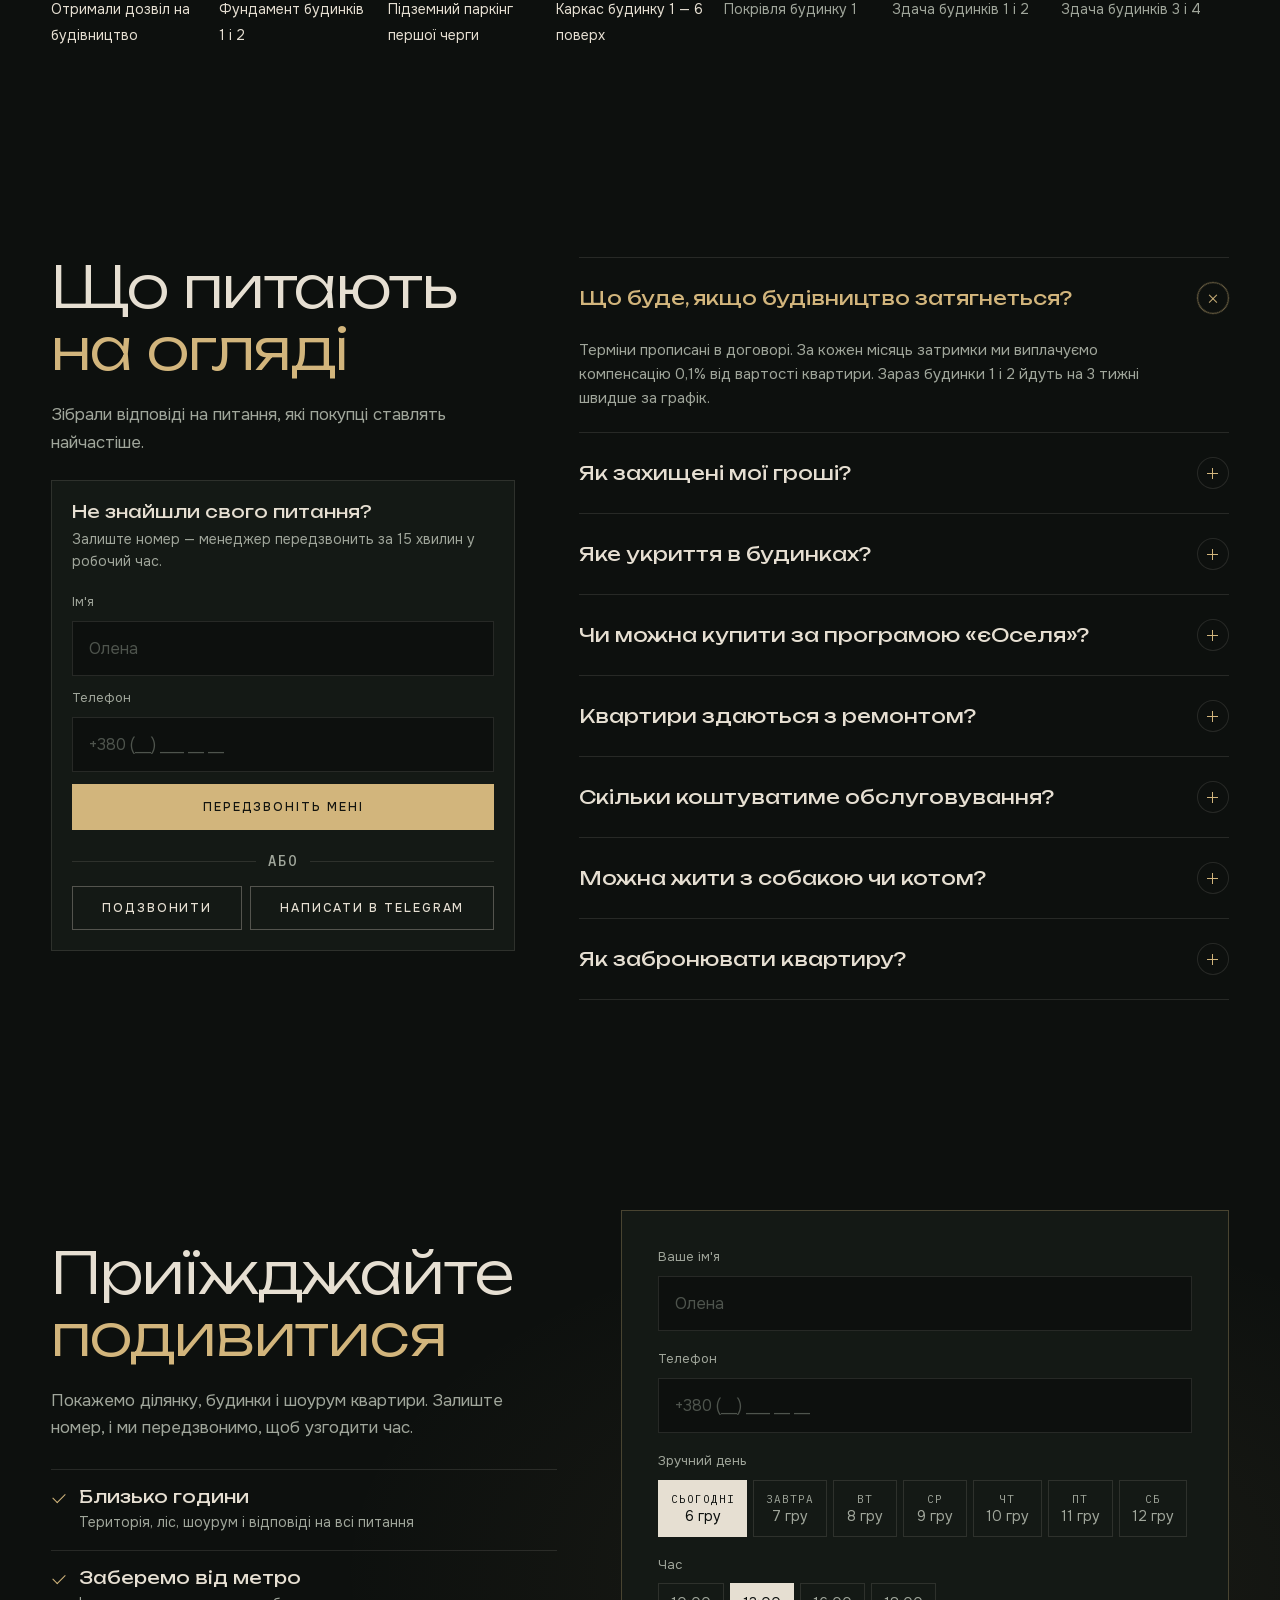
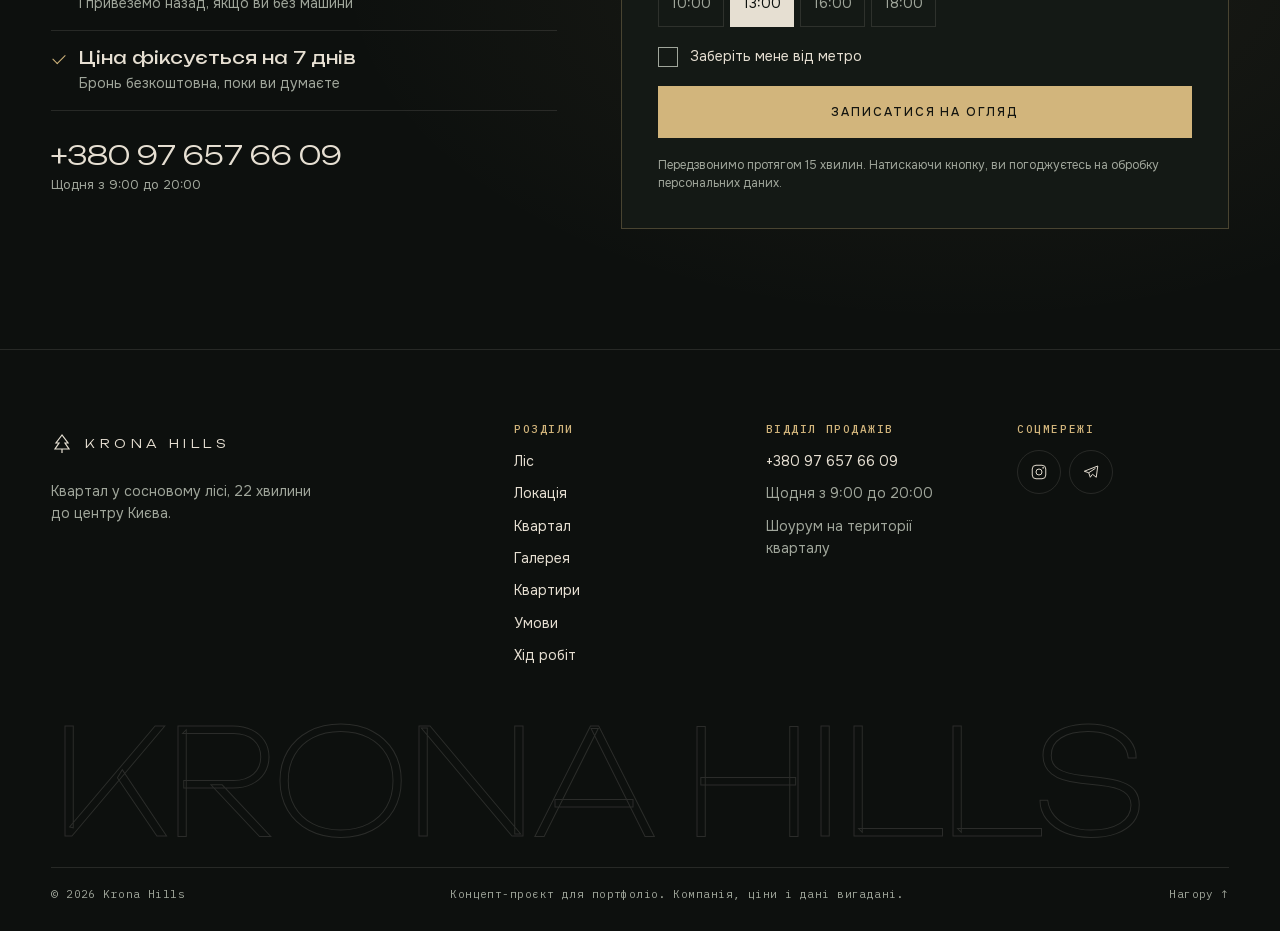
==== commit 40d34f80: "Етап 5: SEO, OG, 404, self-host шрифти - адреса сайту в одному місці (SITE_URL → __SITE_URL__): cano" ====
--- a/index.html
+++ b/index.html
@@ -3,18 +3,29 @@
 <head>
   <meta charset="utf-8">
   <meta name="viewport" content="width=device-width, initial-scale=1, viewport-fit=cover">
-  <title>Krona Hills — квартал у сосновому лісі</title>
-  <meta name="description" content="Квартири від 42 до 118 м² у сосновому лісі, 22 хв до центру Києва. Від 1,9 млн грн, розстрочка 0%.">
-  <meta property="og:title" content="Krona Hills — квартал у сосновому лісі">
-  <meta property="og:description" content="Квартири в сосновому лісі за 22 хв від центру Києва. Розстрочка 0%.">
+  <title>Krona Hills — квартири в сосновому лісі за 22 хв від Києва</title>
+  <meta name="description" content="Квартири від 42 до 118 м² у сосновому лісі, 22 хв до центру Києва. Від 1,9 млн грн, розстрочка 0%. Концепт-проєкт для портфоліо.">
+  <!-- Адреса сайту одна: __SITE_URL__ підставляє збірка зі змінної SITE_URL (tools/cf_build.py) -->
+  <link rel="canonical" href="__SITE_URL__/">
   <meta property="og:type" content="website">
   <meta property="og:locale" content="uk_UA">
+  <meta property="og:site_name" content="Krona Hills">
+  <meta property="og:url" content="__SITE_URL__/">
+  <meta property="og:title" content="Krona Hills — живіть у лісі, працюйте в місті">
+  <meta property="og:description" content="Квартири в сосновому лісі за 22 хв від центру Києва. Від 1,9 млн грн, розстрочка 0%.">
+  <meta property="og:image" content="__SITE_URL__/og/og-cover.png">
+  <meta property="og:image:width" content="1200">
+  <meta property="og:image:height" content="630">
+  <meta property="og:image:alt" content="Krona Hills — нічні пагорби з соснами і слоган «Живіть у лісі. Працюйте в місті.»">
+  <meta name="twitter:card" content="summary_large_image">
   <meta name="theme-color" content="#0D100E">
   <link rel="icon" href="favicon.svg" type="image/svg+xml">
   <!--HERO_PRELOAD-->
-  <link rel="preconnect" href="https://fonts.googleapis.com">
-  <link rel="preconnect" href="https://fonts.gstatic.com" crossorigin>
-  <link href="https://fonts.googleapis.com/css2?family=Unbounded:wght@200;300;400&family=Onest:wght@300;400;500&family=IBM+Plex+Mono:wght@400;500&display=swap" rel="stylesheet">
+  <link rel="preload" href="fonts/unbounded-cyrillic-6.woff2" as="font" type="font/woff2" crossorigin>
+  <link rel="preload" href="fonts/onest-cyrillic-4.woff2" as="font" type="font/woff2" crossorigin>
+  <link rel="stylesheet" href="css/fonts.css">
+  <script type="application/ld+json">{"@context": "https://schema.org", "@type": "ApartmentComplex", "name": "Krona Hills", "description": "Житловий квартал у сосновому лісі за 22 хвилини від центру Києва: 4 семиповерхові будинки, 214 квартир від 42 до 118 м². Концепт-проєкт для портфоліо — компанія, ціни й дані вигадані.", "url": "__SITE_URL__/", "image": "__SITE_URL__/og/og-cover.png", "numberOfAccommodationUnits": 214, "petsAllowed": true, "address": {"@type": "PostalAddress", "addressLocality": "Київ", "addressRegion": "Київська область", "addressCountry": "UA"}, "telephone": "+380976576609", "offers": {"@type": "AggregateOffer", "priceCurrency": "UAH", "lowPrice": 1890000, "highPrice": 5430000, "offerCount": 8, "availability": "https://schema.org/PreOrder"}}</script>
+  <script type="application/ld+json">{"@context": "https://schema.org", "@type": "FAQPage", "mainEntity": [{"@type": "Question", "name": "Що буде, якщо будівництво затягнеться?", "acceptedAnswer": {"@type": "Answer", "text": "Терміни прописані в договорі. За кожен місяць затримки ми виплачуємо компенсацію 0,1% від вартості квартири. Зараз будинки 1 і 2 йдуть на 3 тижні швидше за графік."}}, {"@type": "Question", "name": "Як захищені мої гроші?", "acceptedAnswer": {"@type": "Answer", "text": "Земля у власності забудовника, дозвіл на будівництво отримано в березні 2025 року. Ваші платежі йдуть на окремий рахунок проєкту в банку-партнері й витрачаються тільки на Krona Hills."}}, {"@type": "Question", "name": "Яке укриття в будинках?", "acceptedAnswer": {"@type": "Answer", "text": "У кожному будинку на підземному рівні: з вентиляцією, водою, санвузлами і зв'язком. Генератори тримають ліфти, насоси й освітлення під час відключень."}}, {"@type": "Question", "name": "Чи можна купити за програмою «єОселя»?", "acceptedAnswer": {"@type": "Answer", "text": "Так, квартири відповідають вимогам програми. Менеджер допоможе зібрати документи і подати заявку в банк."}}, {"@type": "Question", "name": "Квартири здаються з ремонтом?", "acceptedAnswer": {"@type": "Answer", "text": "На вибір: без ремонту (стіни вирівняні, стяжка, всі комунікації) або з ремонтом під ключ — від 9 500 грн/м² за одним із трьох дизайн-проєктів."}}, {"@type": "Question", "name": "Скільки коштуватиме обслуговування?", "acceptedAnswer": {"@type": "Answer", "text": "Близько 14 грн за м² на місяць. Сюди входять охорона, прибирання, догляд за лісом і територією, обслуговування генераторів."}}, {"@type": "Question", "name": "Можна жити з собакою чи котом?", "acceptedAnswer": {"@type": "Answer", "text": "Так. На території буде майданчик для вигулу, а 1,8 км лісової стежки — ідеальне місце для прогулянок."}}, {"@type": "Question", "name": "Як забронювати квартиру?", "acceptedAnswer": {"@type": "Answer", "text": "Запишіться на огляд або зателефонуйте. Бронь безкоштовна і діє 7 днів — весь цей час ціна для вас не зміниться."}}]}</script>
   <link rel="stylesheet" href="css/style.css">
 </head>
 <body>
--- a/css/fonts.css
+++ b/css/fonts.css
@@ -0,0 +1,145 @@
+/* Згенеровано tools/fonts.py — self-host шрифти, font-display: swap */
+/* IBM Plex Mono · cyrillic */
+@font-face {
+  font-family: 'IBM Plex Mono';
+  font-style: normal;
+  font-weight: 400;
+  font-display: swap;
+  src: url(../fonts/ibm-plex-mono-cyrillic-0.woff2) format('woff2');
+  unicode-range: U+0301, U+0400-045F, U+0490-0491, U+04B0-04B1, U+2116;
+}
+/* IBM Plex Mono · latin */
+@font-face {
+  font-family: 'IBM Plex Mono';
+  font-style: normal;
+  font-weight: 400;
+  font-display: swap;
+  src: url(../fonts/ibm-plex-mono-latin-1.woff2) format('woff2');
+  unicode-range: U+0000-00FF, U+0131, U+0152-0153, U+02BB-02BC, U+02C6, U+02DA, U+02DC, U+0304, U+0308, U+0329, U+2000-206F, U+20AC, U+2122, U+2191, U+2193, U+2212, U+2215, U+FEFF, U+FFFD;
+}
+/* IBM Plex Mono · cyrillic */
+@font-face {
+  font-family: 'IBM Plex Mono';
+  font-style: normal;
+  font-weight: 500;
+  font-display: swap;
+  src: url(../fonts/ibm-plex-mono-cyrillic-2.woff2) format('woff2');
+  unicode-range: U+0301, U+0400-045F, U+0490-0491, U+04B0-04B1, U+2116;
+}
+/* IBM Plex Mono · latin */
+@font-face {
+  font-family: 'IBM Plex Mono';
+  font-style: normal;
+  font-weight: 500;
+  font-display: swap;
+  src: url(../fonts/ibm-plex-mono-latin-3.woff2) format('woff2');
+  unicode-range: U+0000-00FF, U+0131, U+0152-0153, U+02BB-02BC, U+02C6, U+02DA, U+02DC, U+0304, U+0308, U+0329, U+2000-206F, U+20AC, U+2122, U+2191, U+2193, U+2212, U+2215, U+FEFF, U+FFFD;
+}
+/* Onest · cyrillic */
+@font-face {
+  font-family: 'Onest';
+  font-style: normal;
+  font-weight: 300;
+  font-display: swap;
+  src: url(../fonts/onest-cyrillic-4.woff2) format('woff2');
+  unicode-range: U+0301, U+0400-045F, U+0490-0491, U+04B0-04B1, U+2116;
+}
+/* Onest · latin */
+@font-face {
+  font-family: 'Onest';
+  font-style: normal;
+  font-weight: 300;
+  font-display: swap;
+  src: url(../fonts/onest-latin-5.woff2) format('woff2');
+  unicode-range: U+0000-00FF, U+0131, U+0152-0153, U+02BB-02BC, U+02C6, U+02DA, U+02DC, U+0304, U+0308, U+0329, U+2000-206F, U+20AC, U+2122, U+2191, U+2193, U+2212, U+2215, U+FEFF, U+FFFD;
+}
+/* Onest · cyrillic */
+@font-face {
+  font-family: 'Onest';
+  font-style: normal;
+  font-weight: 400;
+  font-display: swap;
+  src: url(../fonts/onest-cyrillic-4.woff2) format('woff2');
+  unicode-range: U+0301, U+0400-045F, U+0490-0491, U+04B0-04B1, U+2116;
+}
+/* Onest · latin */
+@font-face {
+  font-family: 'Onest';
+  font-style: normal;
+  font-weight: 400;
+  font-display: swap;
+  src: url(../fonts/onest-latin-5.woff2) format('woff2');
+  unicode-range: U+0000-00FF, U+0131, U+0152-0153, U+02BB-02BC, U+02C6, U+02DA, U+02DC, U+0304, U+0308, U+0329, U+2000-206F, U+20AC, U+2122, U+2191, U+2193, U+2212, U+2215, U+FEFF, U+FFFD;
+}
+/* Onest · cyrillic */
+@font-face {
+  font-family: 'Onest';
+  font-style: normal;
+  font-weight: 500;
+  font-display: swap;
+  src: url(../fonts/onest-cyrillic-4.woff2) format('woff2');
+  unicode-range: U+0301, U+0400-045F, U+0490-0491, U+04B0-04B1, U+2116;
+}
+/* Onest · latin */
+@font-face {
+  font-family: 'Onest';
+  font-style: normal;
+  font-weight: 500;
+  font-display: swap;
+  src: url(../fonts/onest-latin-5.woff2) format('woff2');
+  unicode-range: U+0000-00FF, U+0131, U+0152-0153, U+02BB-02BC, U+02C6, U+02DA, U+02DC, U+0304, U+0308, U+0329, U+2000-206F, U+20AC, U+2122, U+2191, U+2193, U+2212, U+2215, U+FEFF, U+FFFD;
+}
+/* Unbounded · cyrillic */
+@font-face {
+  font-family: 'Unbounded';
+  font-style: normal;
+  font-weight: 200;
+  font-display: swap;
+  src: url(../fonts/unbounded-cyrillic-6.woff2) format('woff2');
+  unicode-range: U+0301, U+0400-045F, U+0490-0491, U+04B0-04B1, U+2116;
+}
+/* Unbounded · latin */
+@font-face {
+  font-family: 'Unbounded';
+  font-style: normal;
+  font-weight: 200;
+  font-display: swap;
+  src: url(../fonts/unbounded-latin-7.woff2) format('woff2');
+  unicode-range: U+0000-00FF, U+0131, U+0152-0153, U+02BB-02BC, U+02C6, U+02DA, U+02DC, U+0304, U+0308, U+0329, U+2000-206F, U+20AC, U+2122, U+2191, U+2193, U+2212, U+2215, U+FEFF, U+FFFD;
+}
+/* Unbounded · cyrillic */
+@font-face {
+  font-family: 'Unbounded';
+  font-style: normal;
+  font-weight: 300;
+  font-display: swap;
+  src: url(../fonts/unbounded-cyrillic-6.woff2) format('woff2');
+  unicode-range: U+0301, U+0400-045F, U+0490-0491, U+04B0-04B1, U+2116;
+}
+/* Unbounded · latin */
+@font-face {
+  font-family: 'Unbounded';
+  font-style: normal;
+  font-weight: 300;
+  font-display: swap;
+  src: url(../fonts/unbounded-latin-7.woff2) format('woff2');
+  unicode-range: U+0000-00FF, U+0131, U+0152-0153, U+02BB-02BC, U+02C6, U+02DA, U+02DC, U+0304, U+0308, U+0329, U+2000-206F, U+20AC, U+2122, U+2191, U+2193, U+2212, U+2215, U+FEFF, U+FFFD;
+}
+/* Unbounded · cyrillic */
+@font-face {
+  font-family: 'Unbounded';
+  font-style: normal;
+  font-weight: 400;
+  font-display: swap;
+  src: url(../fonts/unbounded-cyrillic-6.woff2) format('woff2');
+  unicode-range: U+0301, U+0400-045F, U+0490-0491, U+04B0-04B1, U+2116;
+}
+/* Unbounded · latin */
+@font-face {
+  font-family: 'Unbounded';
+  font-style: normal;
+  font-weight: 400;
+  font-display: swap;
+  src: url(../fonts/unbounded-latin-7.woff2) format('woff2');
+  unicode-range: U+0000-00FF, U+0131, U+0152-0153, U+02BB-02BC, U+02C6, U+02DA, U+02DC, U+0304, U+0308, U+0329, U+2000-206F, U+20AC, U+2122, U+2191, U+2193, U+2212, U+2215, U+FEFF, U+FFFD;
+}
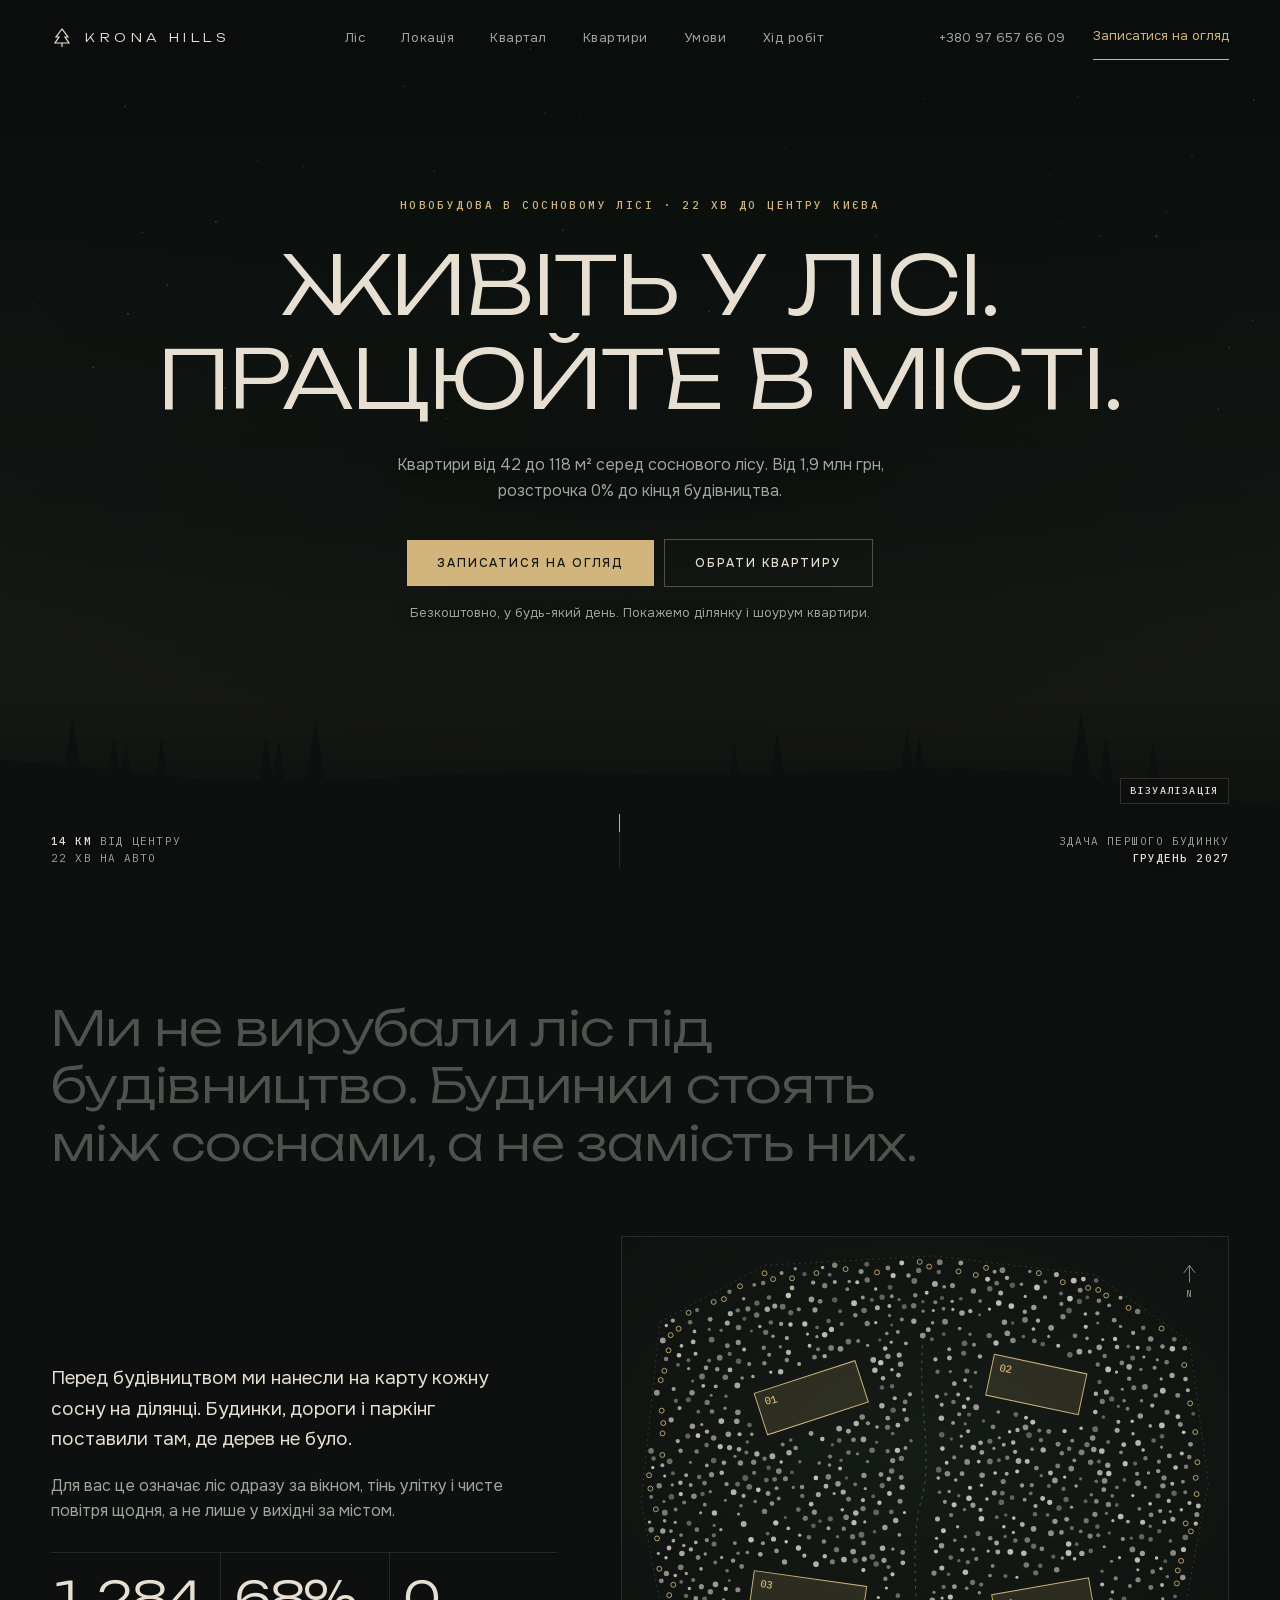
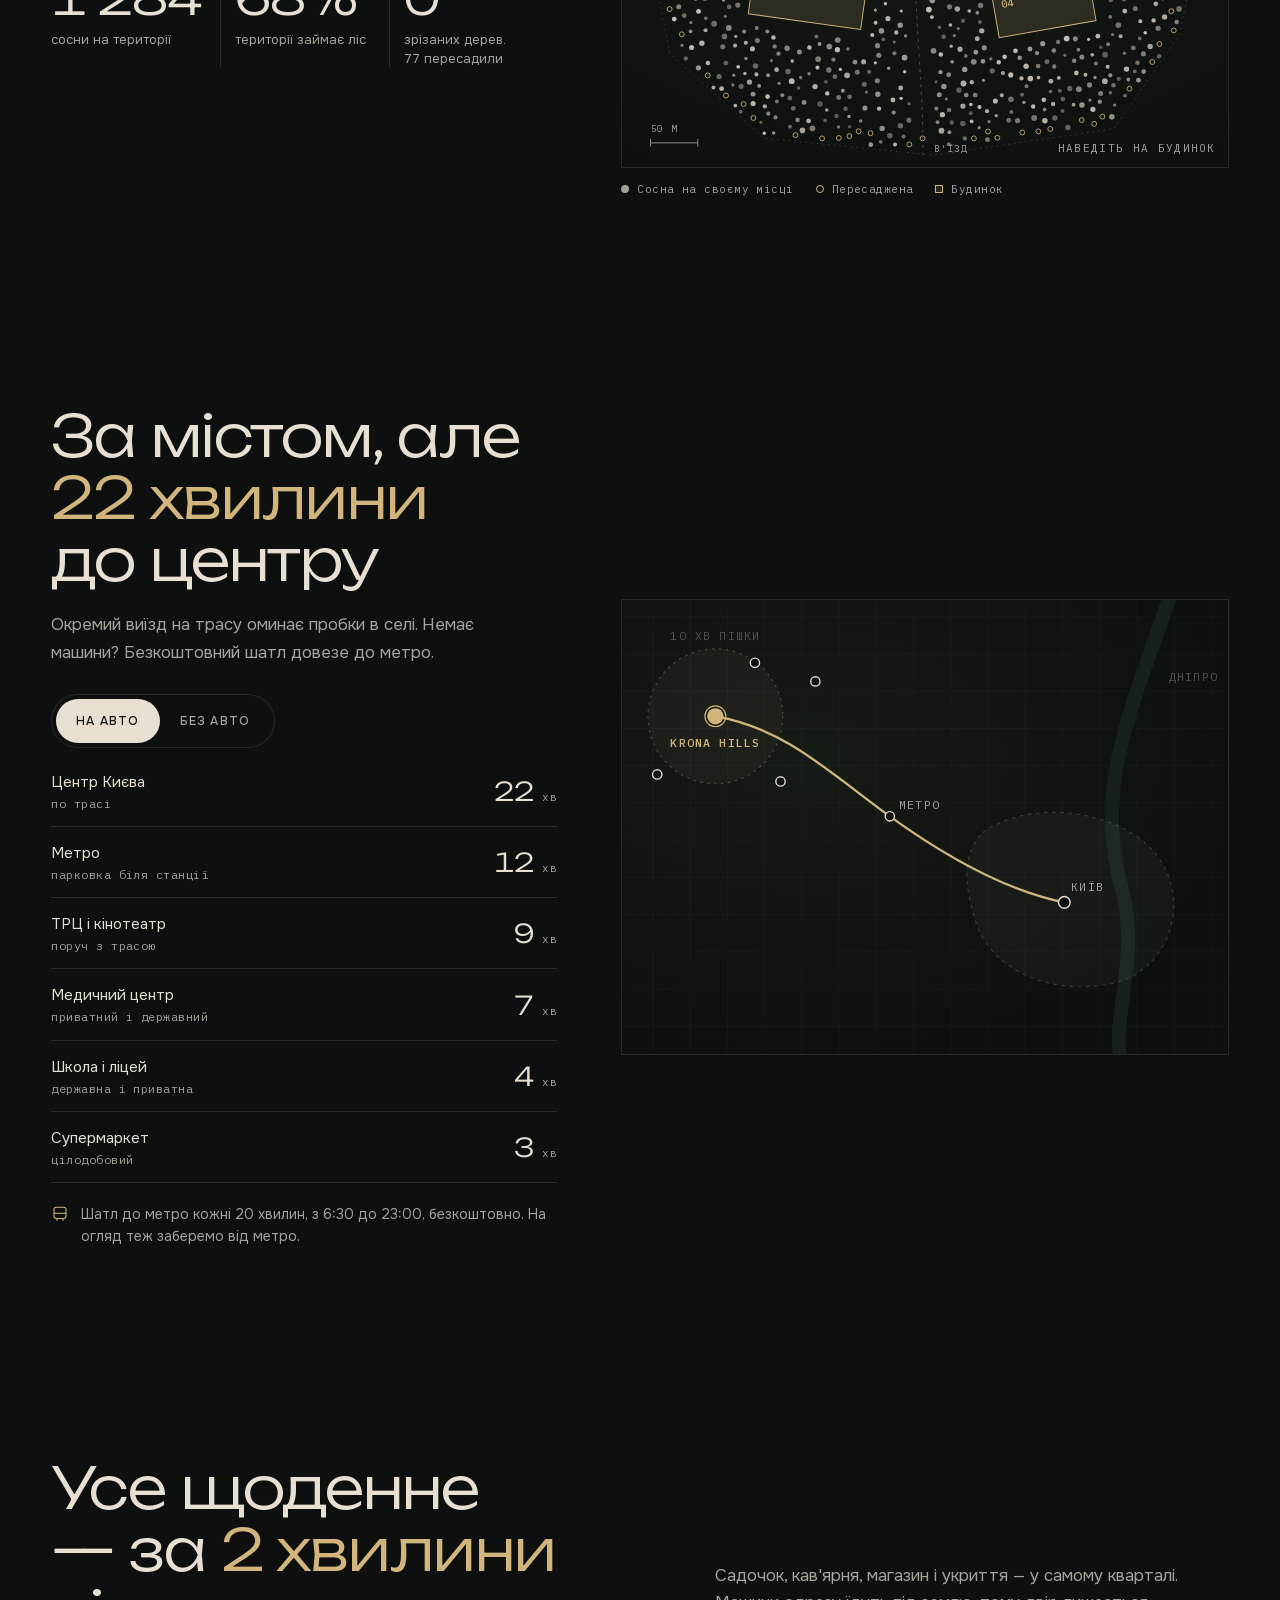
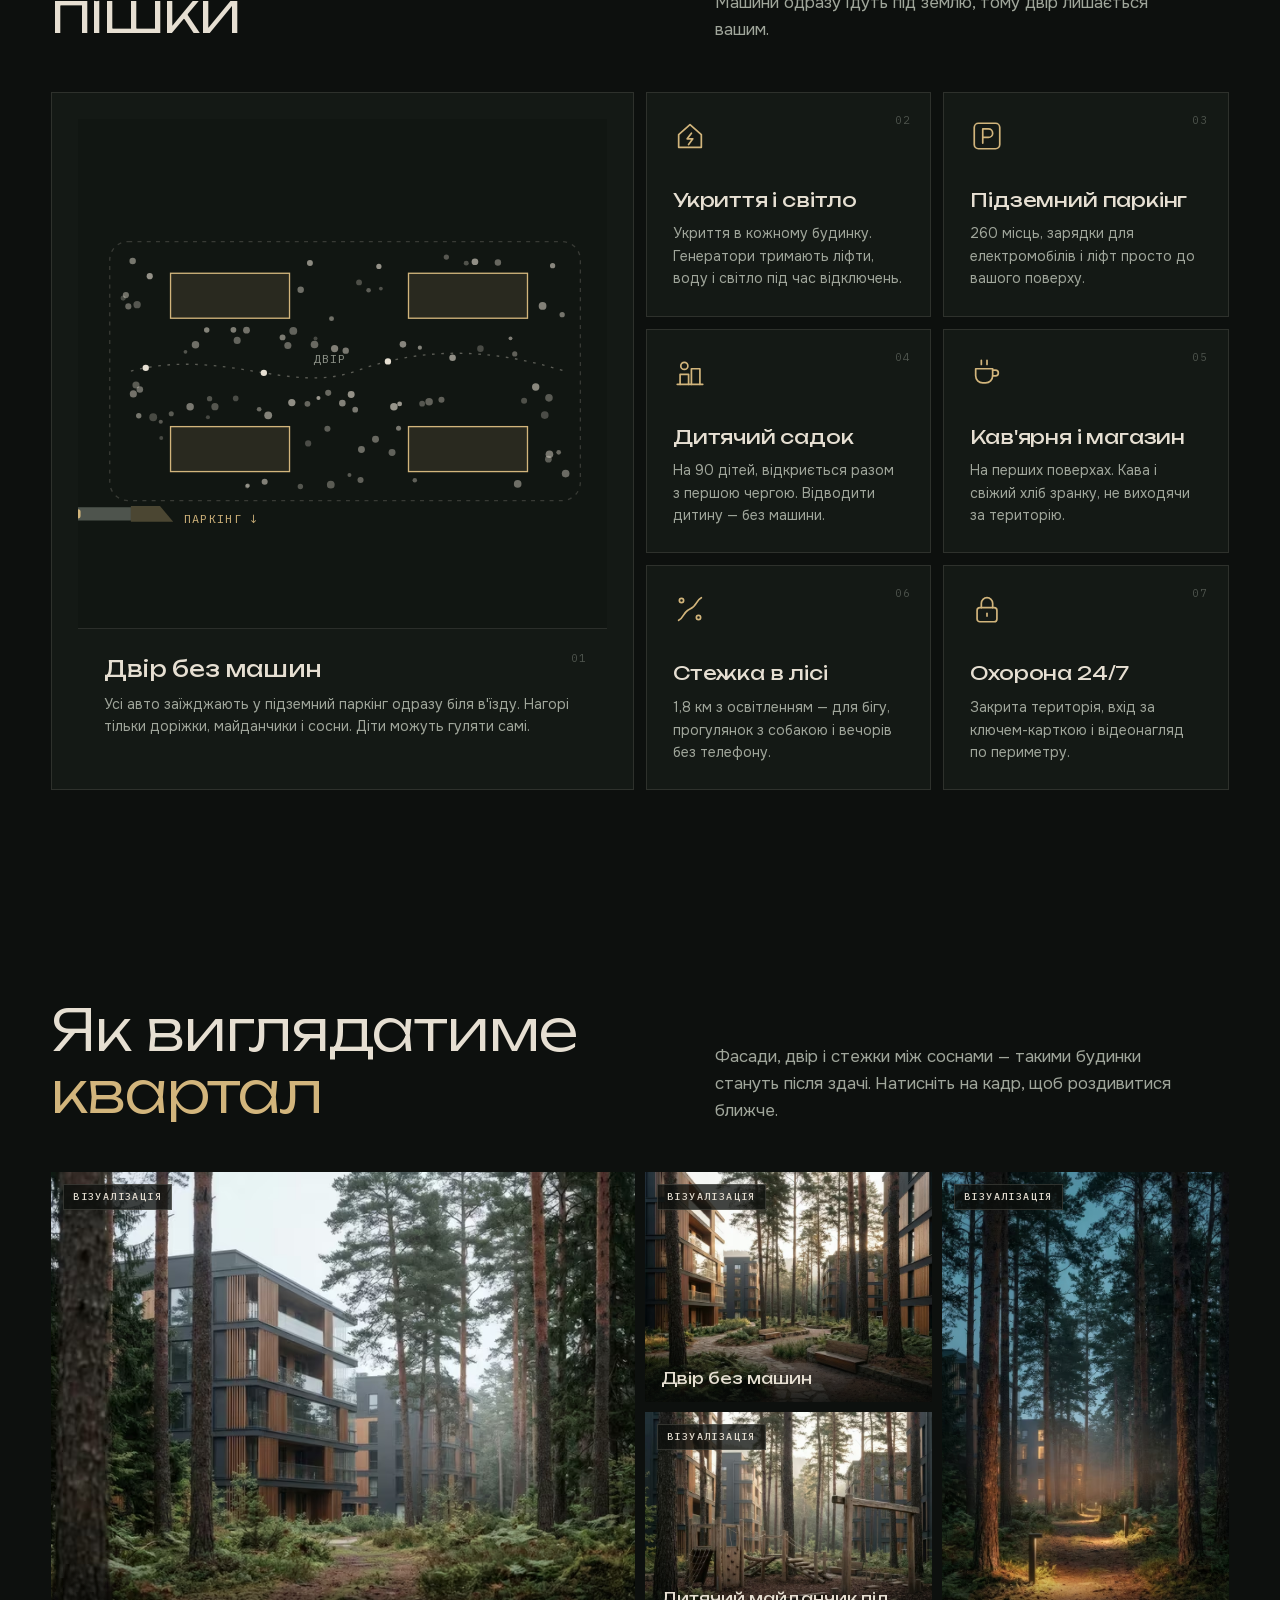
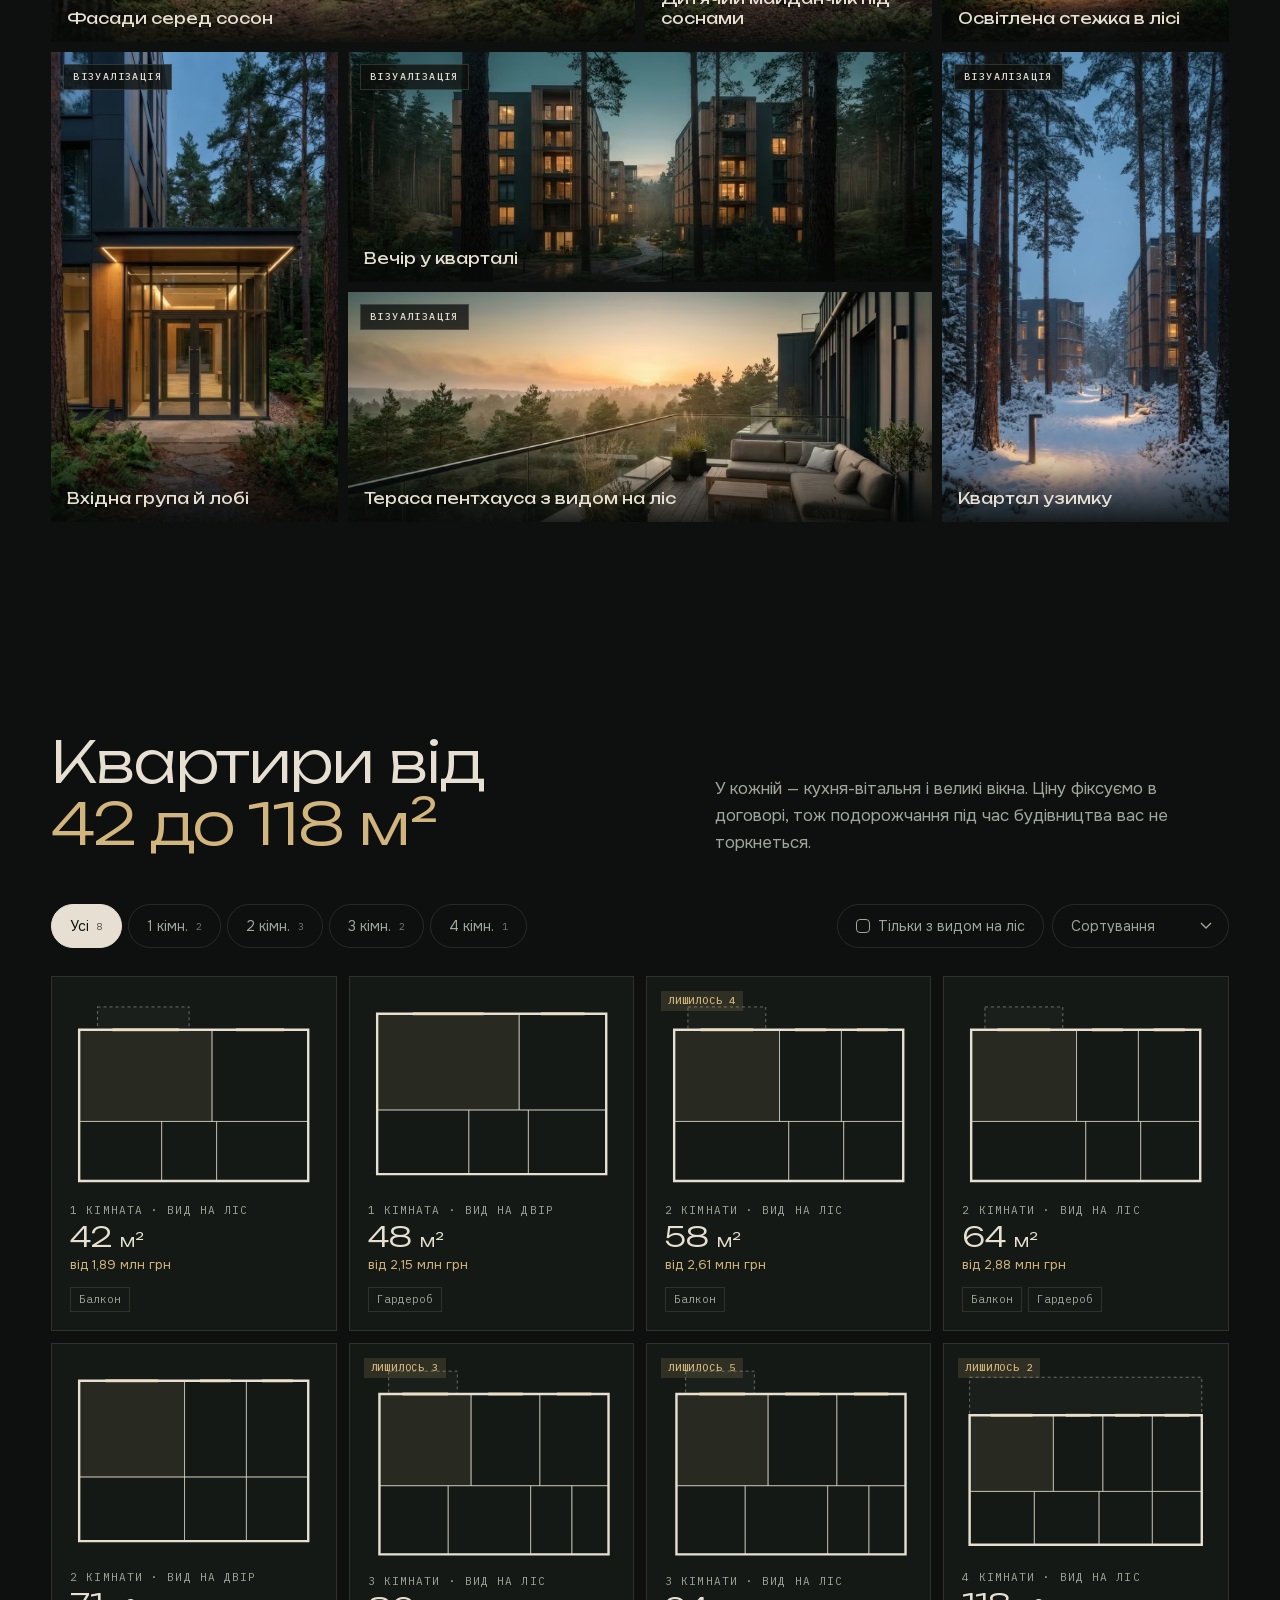
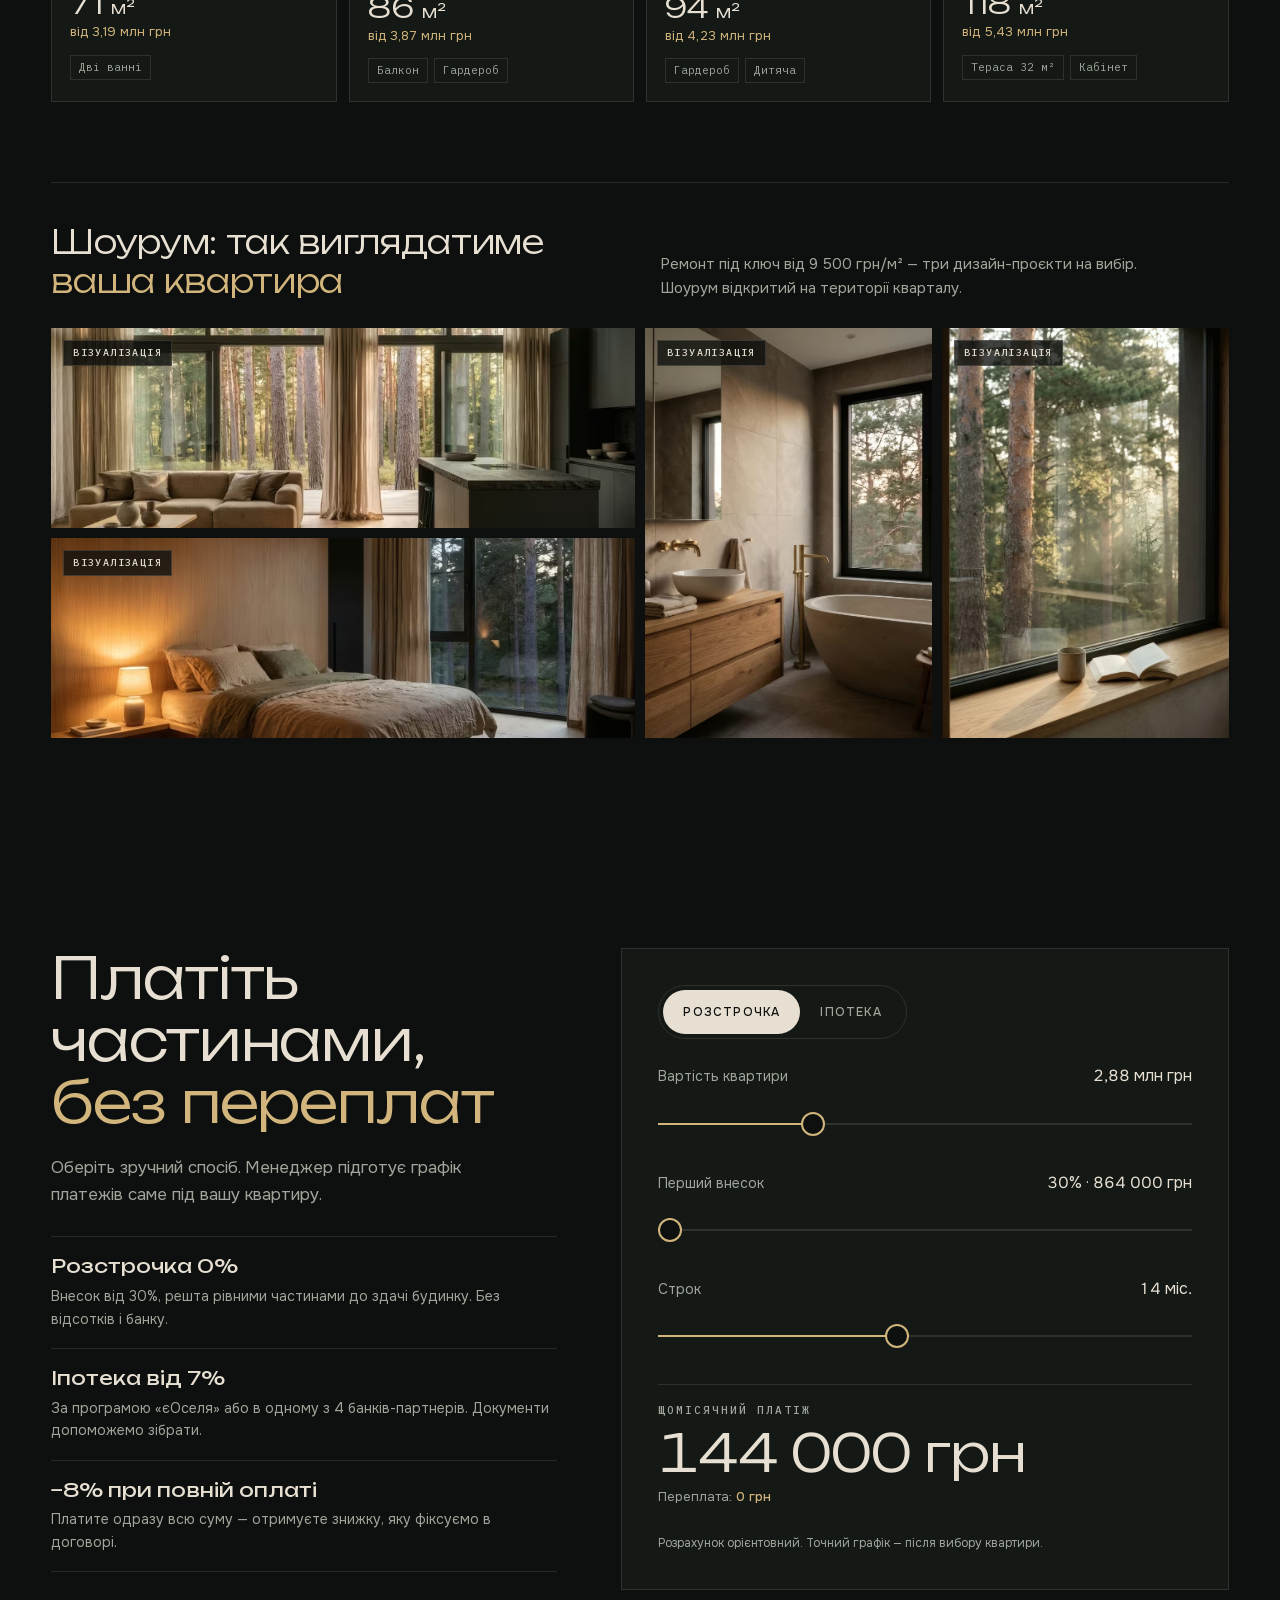
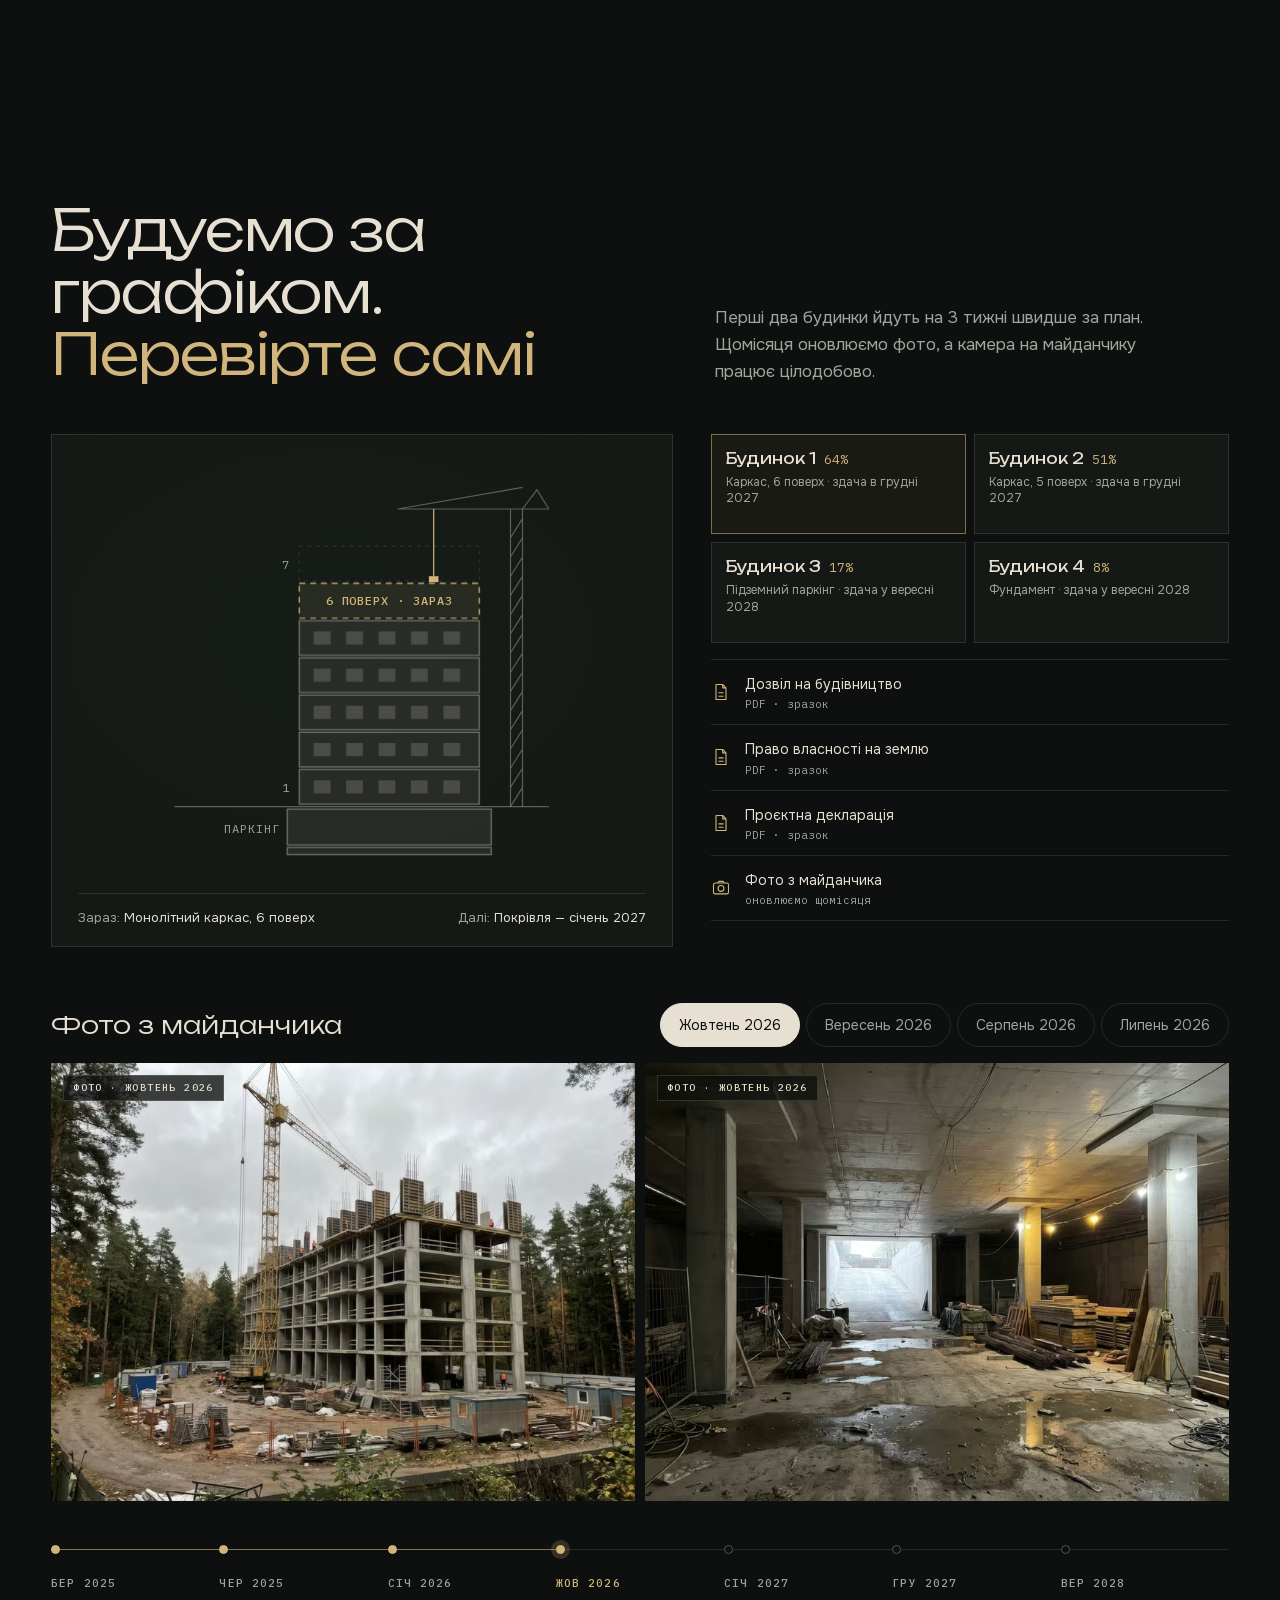
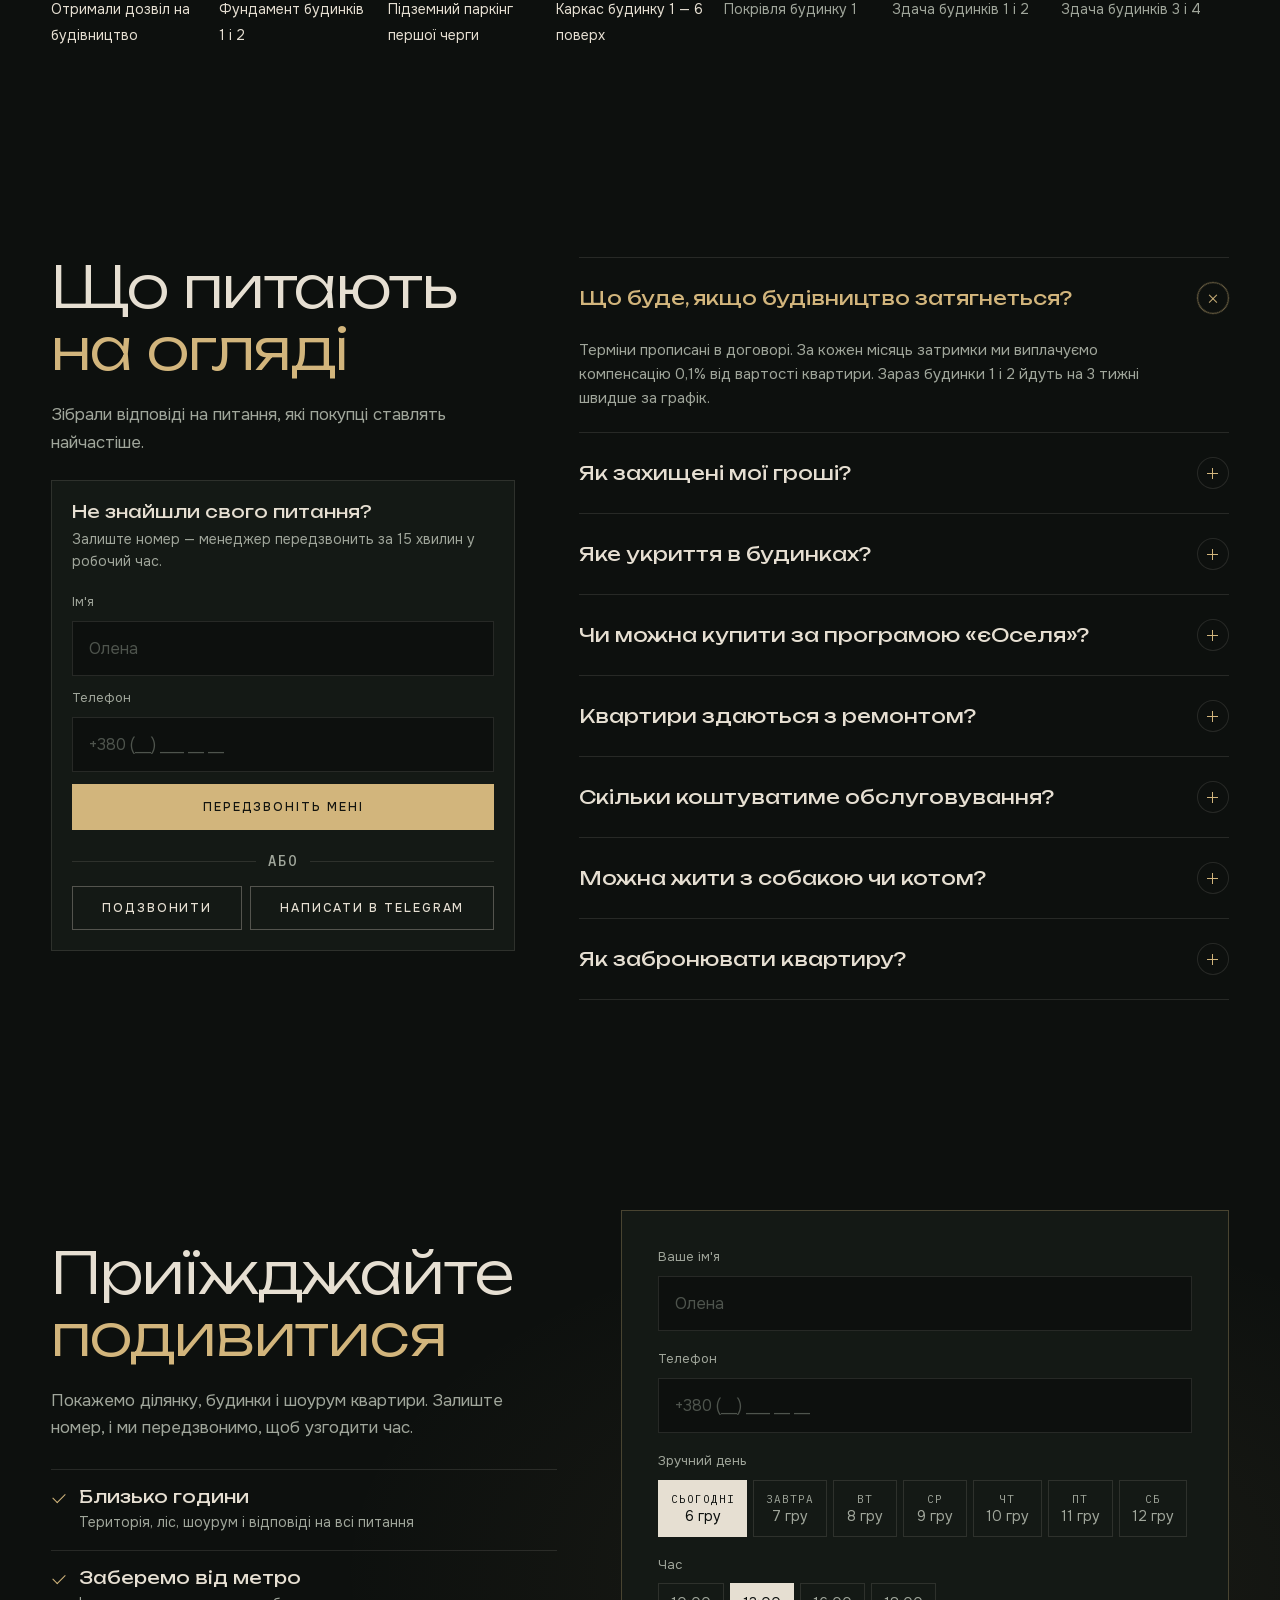
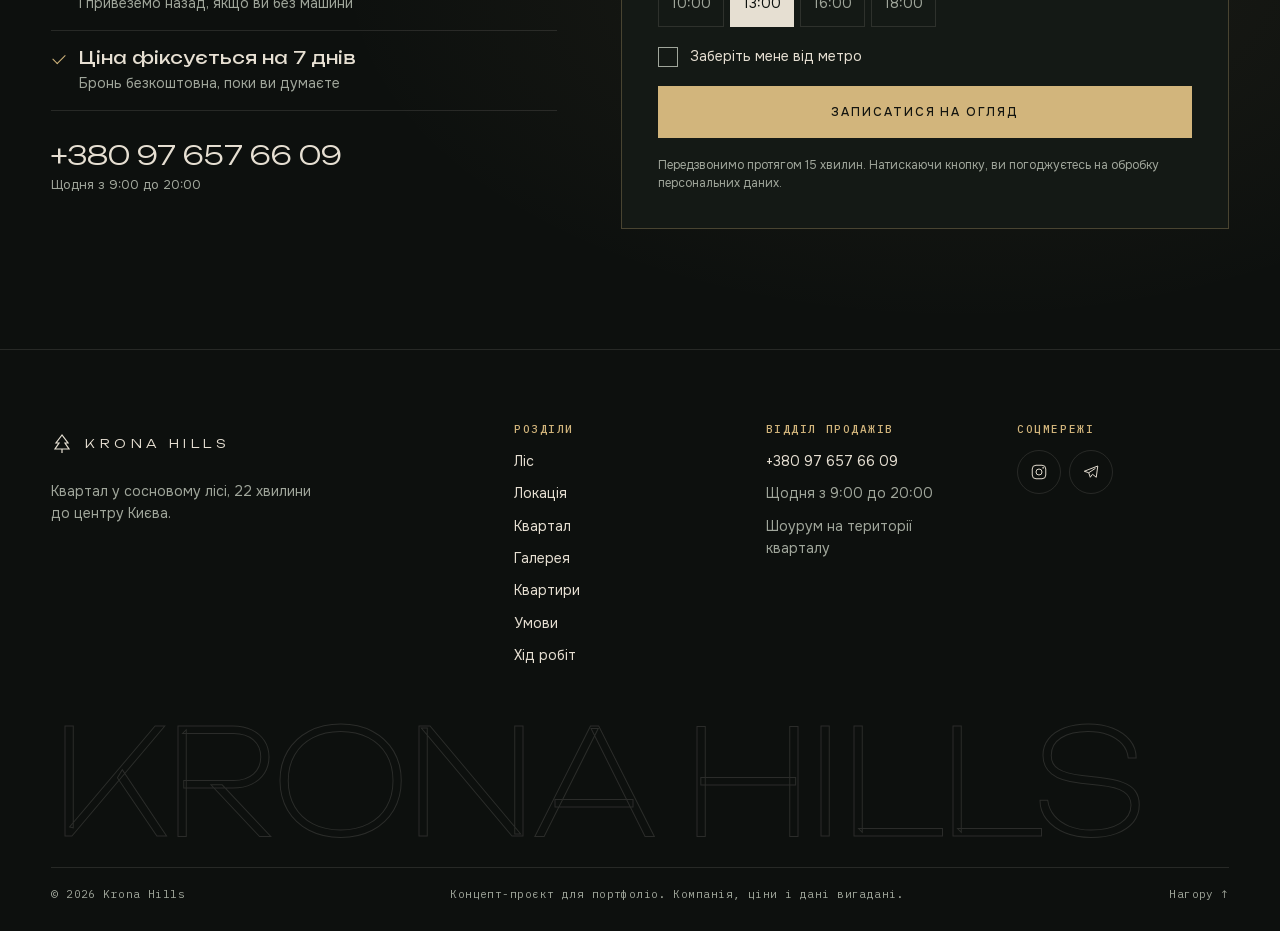
==== commit 919dcfc4: "Рендери і фото: hero, галерея, інтер'єри, хід робіт - 21 зображення (ШІ-генерація + апскейл ×4), нар" ====
--- a/index.html
+++ b/index.html
@@ -456,7 +456,7 @@
           <div class="pp-panel" role="tabpanel" id="pp-2026-10" aria-labelledby="ppt-2026-10" data-lb="progress-2026-10"><button type="button" class="media pp-item" data-img="progress/2026-10/01" data-kind="photo" data-tag="Фото · жовтень 2026" data-cap="Будинок 1 — каркас 6 поверху" data-alt="Фото з будмайданчика, жовтень 2026: Будинок 1 — каркас 6 поверху" style="--ar:4/3"></button><button type="button" class="media pp-item" data-img="progress/2026-10/02" data-kind="photo" data-tag="Фото · жовтень 2026" data-cap="Будинок 3 — підземний паркінг" data-alt="Фото з будмайданчика, жовтень 2026: Будинок 3 — підземний паркінг" style="--ar:4/3"></button></div>
           <div class="pp-panel" role="tabpanel" id="pp-2026-09" aria-labelledby="ppt-2026-09" data-lb="progress-2026-09" hidden><button type="button" class="media pp-item" data-img="progress/2026-09/01" data-kind="photo" data-tag="Фото · вересень 2026" data-cap="Будинок 1 — 5 поверх" data-alt="Фото з будмайданчика, вересень 2026: Будинок 1 — 5 поверх" style="--ar:4/3"></button><button type="button" class="media pp-item" data-img="progress/2026-09/02" data-kind="photo" data-tag="Фото · вересень 2026" data-cap="Будинок 2 — каркас 4 поверху" data-alt="Фото з будмайданчика, вересень 2026: Будинок 2 — каркас 4 поверху" style="--ar:4/3"></button></div>
           <div class="pp-panel" role="tabpanel" id="pp-2026-08" aria-labelledby="ppt-2026-08" data-lb="progress-2026-08" hidden><button type="button" class="media pp-item" data-img="progress/2026-08/01" data-kind="photo" data-tag="Фото · серпень 2026" data-cap="Будинок 1 — 4 поверх" data-alt="Фото з будмайданчика, серпень 2026: Будинок 1 — 4 поверх" style="--ar:4/3"></button><button type="button" class="media pp-item" data-img="progress/2026-08/02" data-kind="photo" data-tag="Фото · серпень 2026" data-cap="Будинок 3 — котлован" data-alt="Фото з будмайданчика, серпень 2026: Будинок 3 — котлован" style="--ar:4/3"></button></div>
-          <div class="pp-panel" role="tabpanel" id="pp-2026-07" aria-labelledby="ppt-2026-07" data-lb="progress-2026-07" hidden><button type="button" class="media pp-item" data-img="progress/2026-07/01" data-kind="photo" data-tag="Фото · липень 2026" data-cap="Будинок 2 — 3 поверх" data-alt="Фото з будмайданчика, липень 2026: Будинок 2 — 3 поверх" style="--ar:4/3"></button><button type="button" class="media pp-item" data-img="progress/2026-07/02" data-kind="photo" data-tag="Фото · липень 2026" data-cap="Паркінг першої черги здано" data-alt="Фото з будмайданчика, липень 2026: Паркінг першої черги здано" style="--ar:4/3"></button></div>
+          <div class="pp-panel" role="tabpanel" id="pp-2026-07" aria-labelledby="ppt-2026-07" data-lb="progress-2026-07" hidden><button type="button" class="media pp-item" data-img="progress/2026-07/01" data-kind="photo" data-tag="Фото · липень 2026" data-cap="Паркінг першої черги здано" data-alt="Фото з будмайданчика, липень 2026: Паркінг першої черги здано" style="--ar:4/3"></button></div>
         </div>
 
         <ol class="timeline" aria-label="Етапи будівництва">
--- a/css/style.css
+++ b/css/style.css
@@ -175,9 +175,11 @@
 .hero-photo::after {
   content: ''; position: absolute; inset: 0;
   background:
+    radial-gradient(ellipse 60% 38% at 50% 48%, rgba(10,13,11,.5), rgba(10,13,11,0)),
     linear-gradient(180deg, rgba(10,13,11,.78) 0%, rgba(10,13,11,.35) 35%, rgba(10,13,11,.45) 60%, rgba(13,16,14,.95) 100%);
 }
-.hero.has-photo .scene-layer.l0, .hero.has-photo .scene-layer.l1 { display: none; }
+/* з рендером намальовані пагорби не потрібні — лишається тільки передній, за який ховається текст */
+.hero.has-photo .scene-layer { display: none; }
 .render-tag.hero-tag { right: var(--edge); left: auto; top: auto; bottom: calc(96px + var(--safe-b)); z-index: 2; }
 .hero-front svg { position: absolute; top: 0; height: 100%; }
 .hero-front::after { content: ''; position: absolute; left: 0; right: 0; top: calc(100% - 1px); height: 70vh; background: var(--bg); }
@@ -1297,6 +1299,8 @@
   .pp-panel { grid-template-columns: repeat(2, minmax(0, 1fr)); }
   .pp-head { flex-direction: row; justify-content: space-between; align-items: center; }
   .pp-tabs { margin: 0; padding: 0; }
+  /* місяць з одним фото — на всю ширину, тієї ж висоти, що й пара 4:3 */
+  .pp-panel > .pp-item:only-child { grid-column: 1 / -1; aspect-ratio: 8 / 3; }
 }
 @media (min-width: 900px) { .pp { margin-top: 56px; } }
 
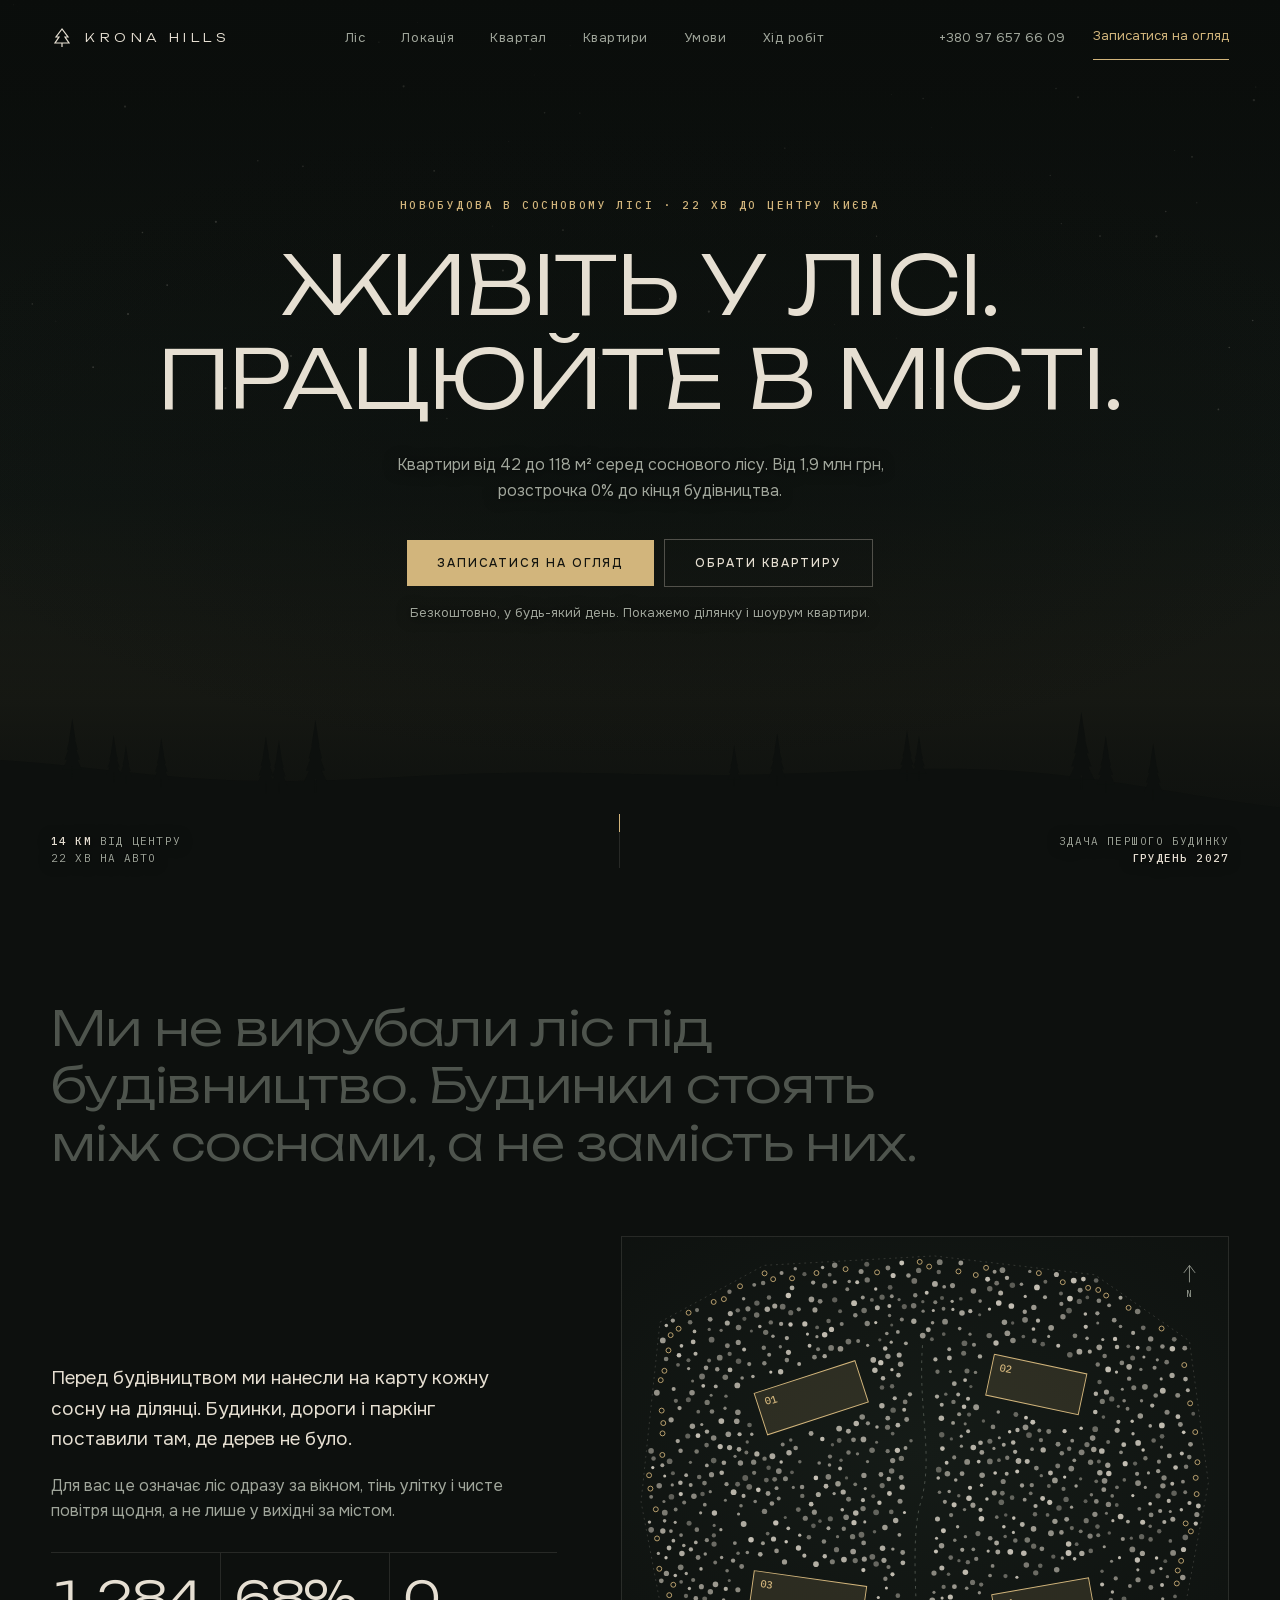
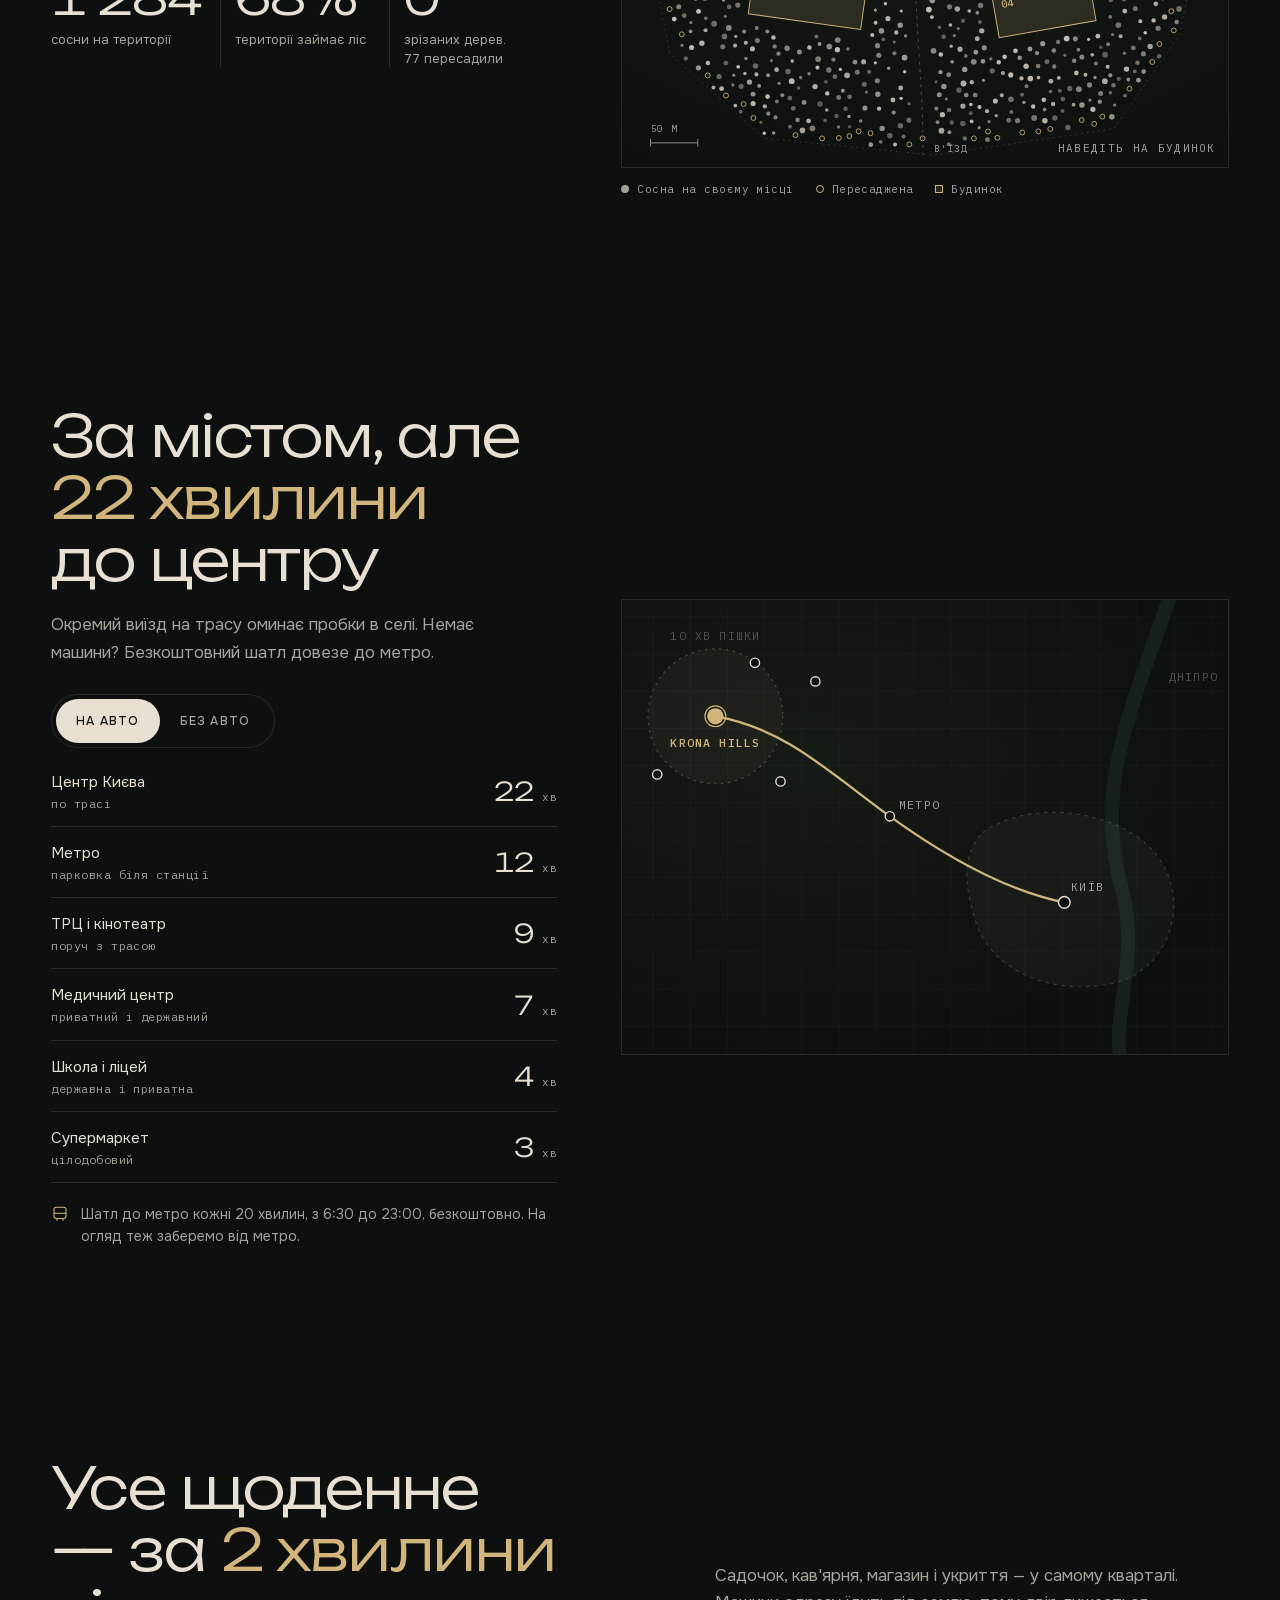
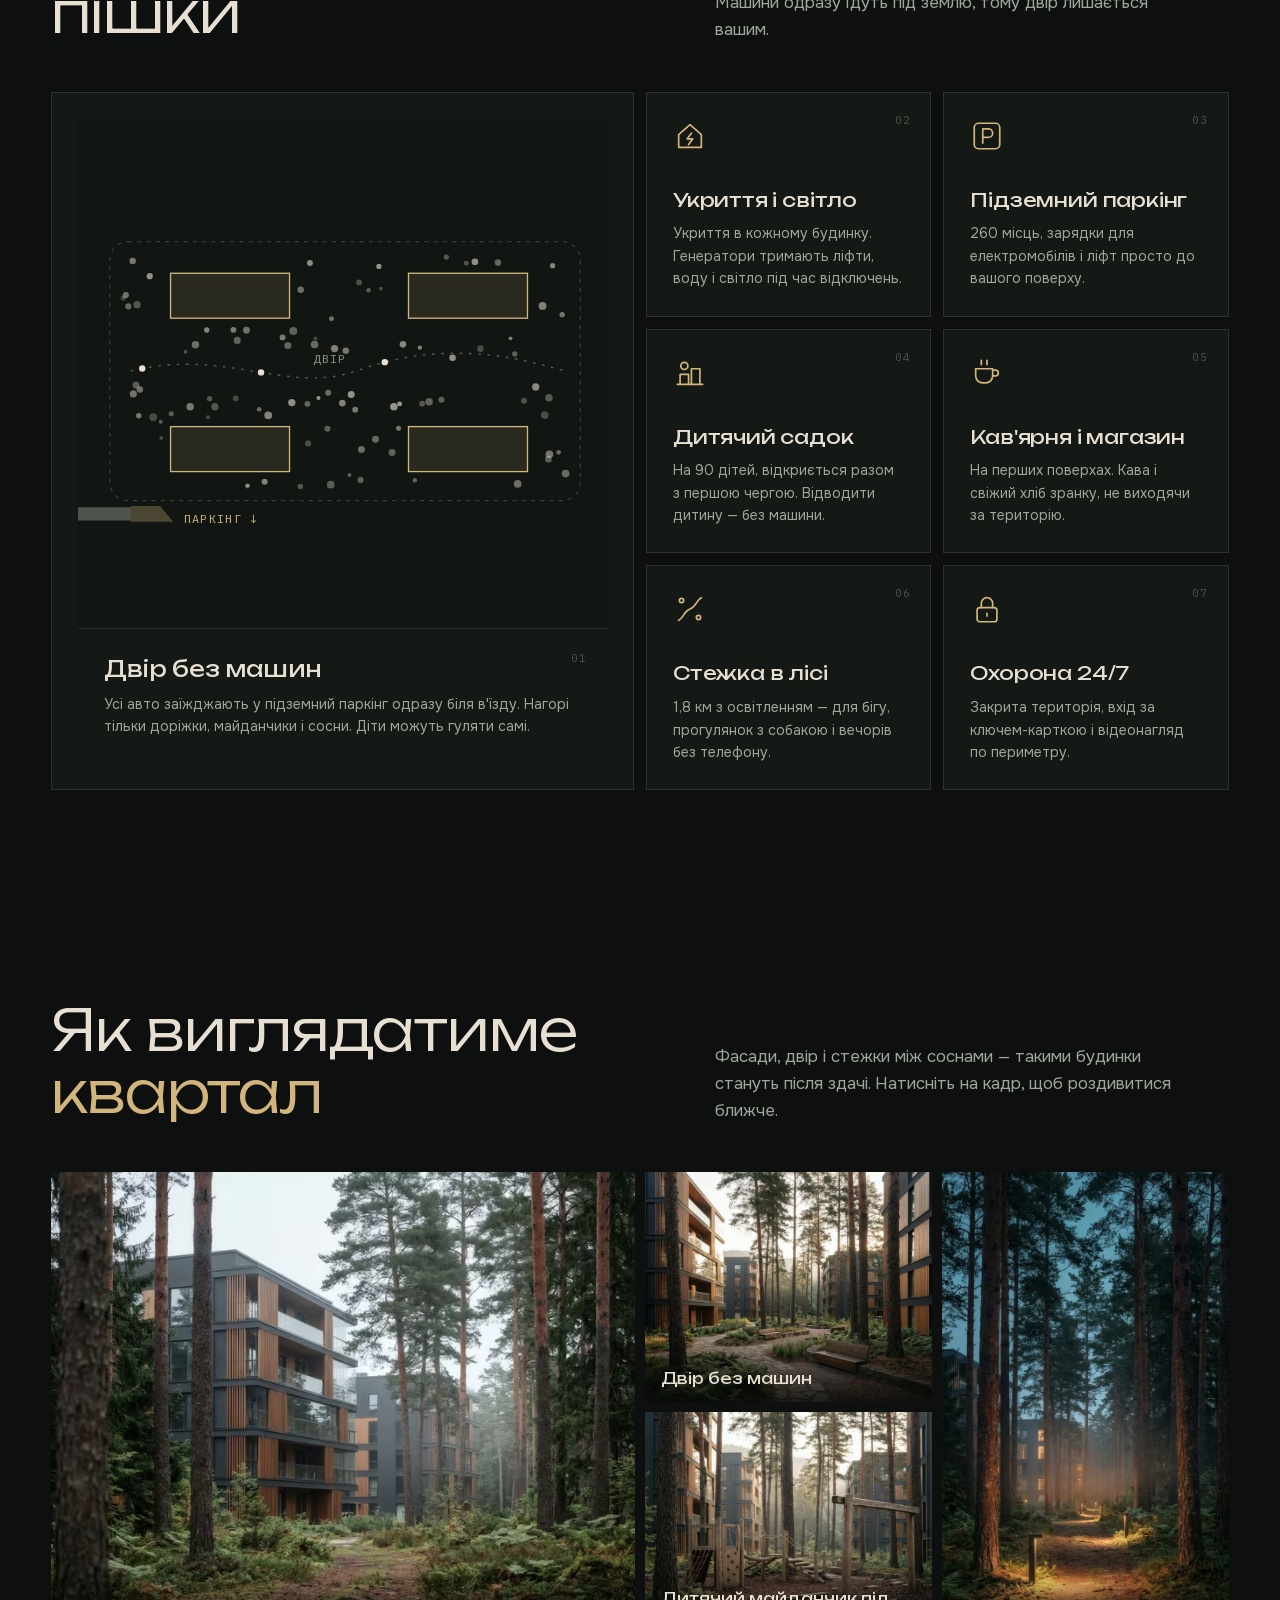
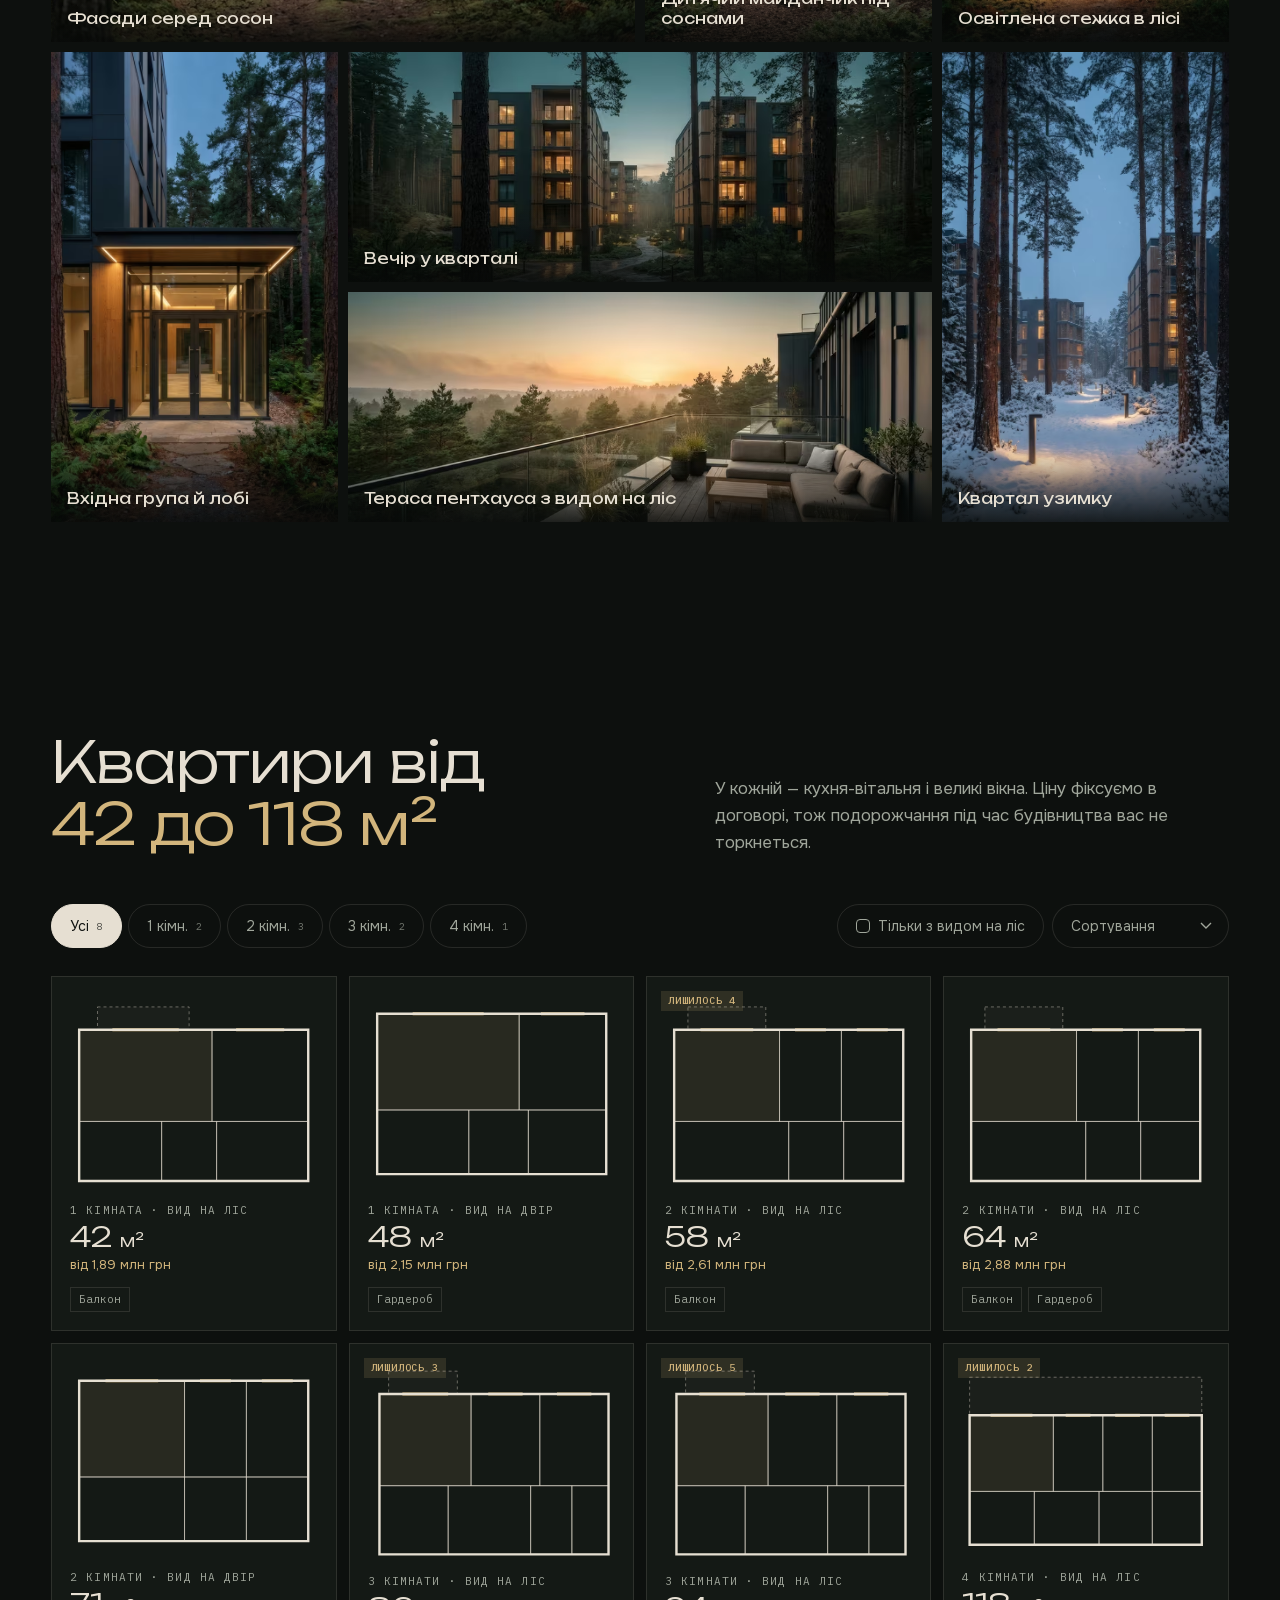
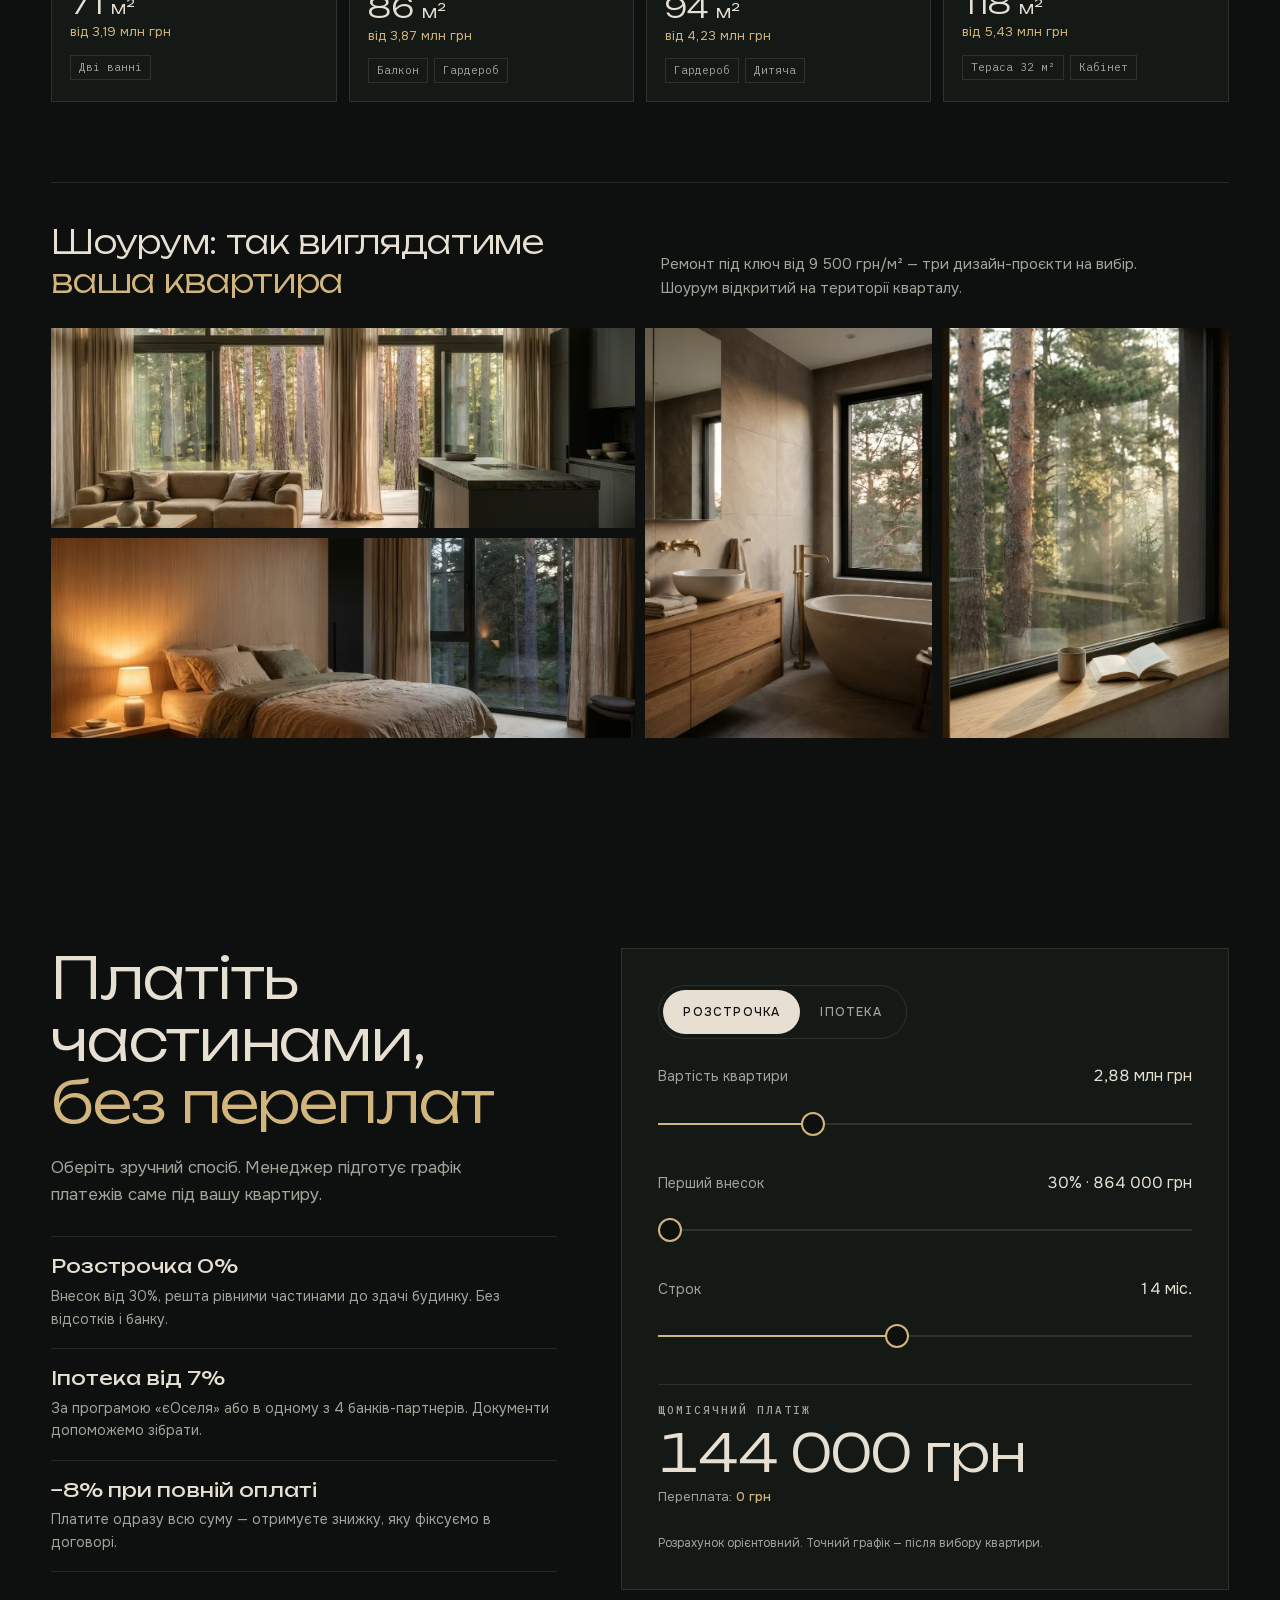
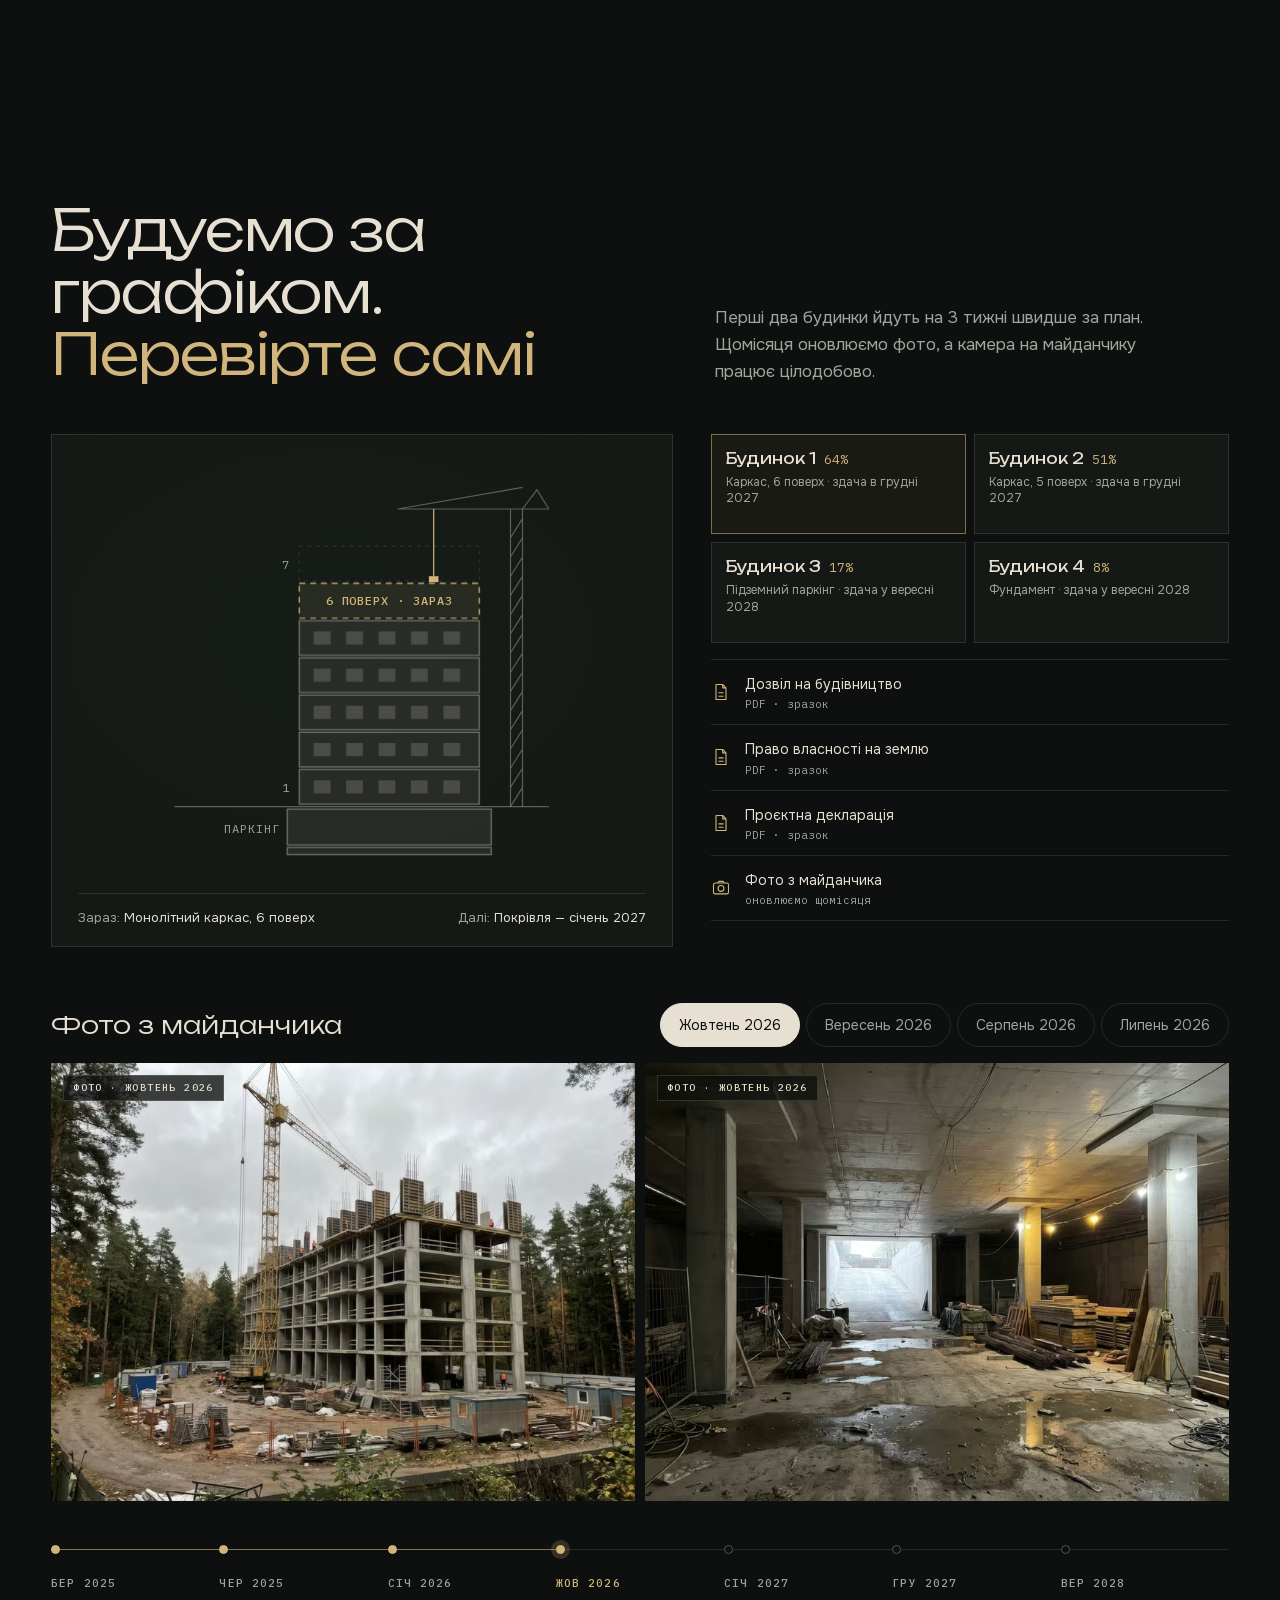
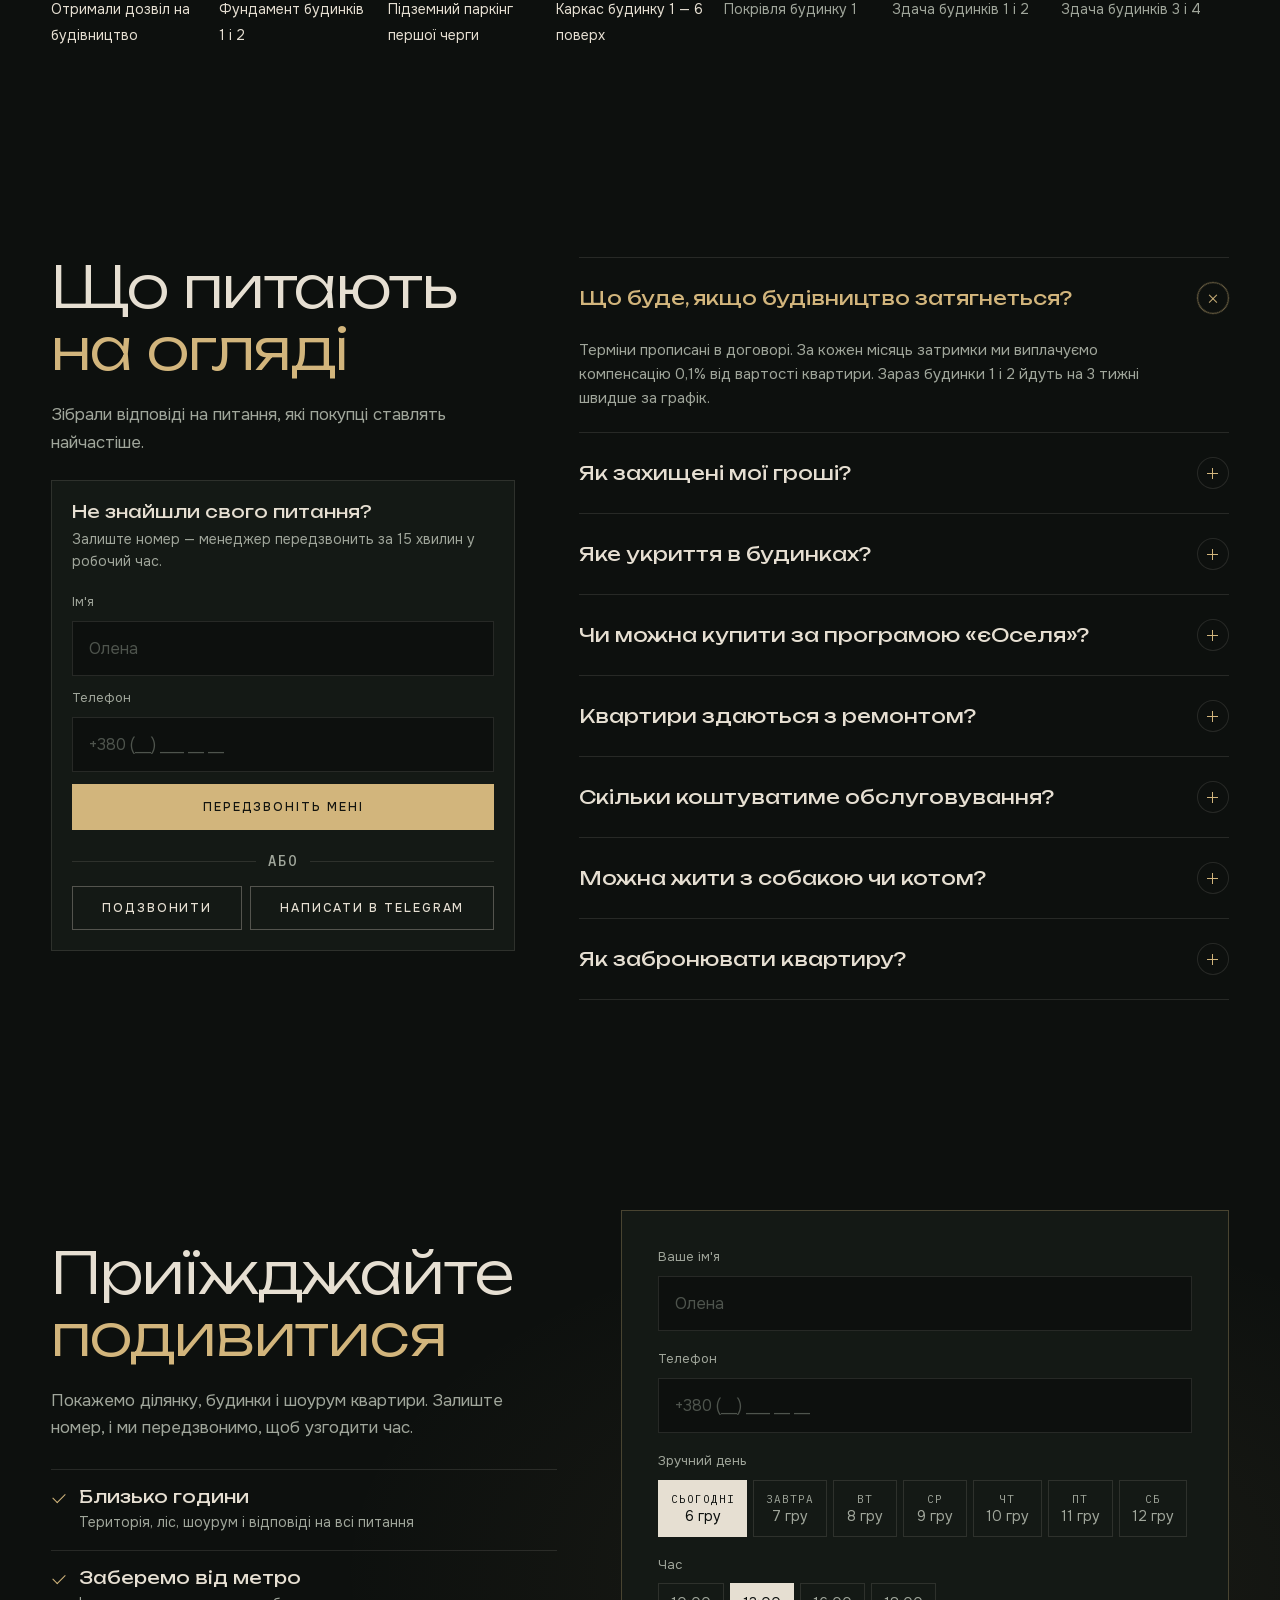
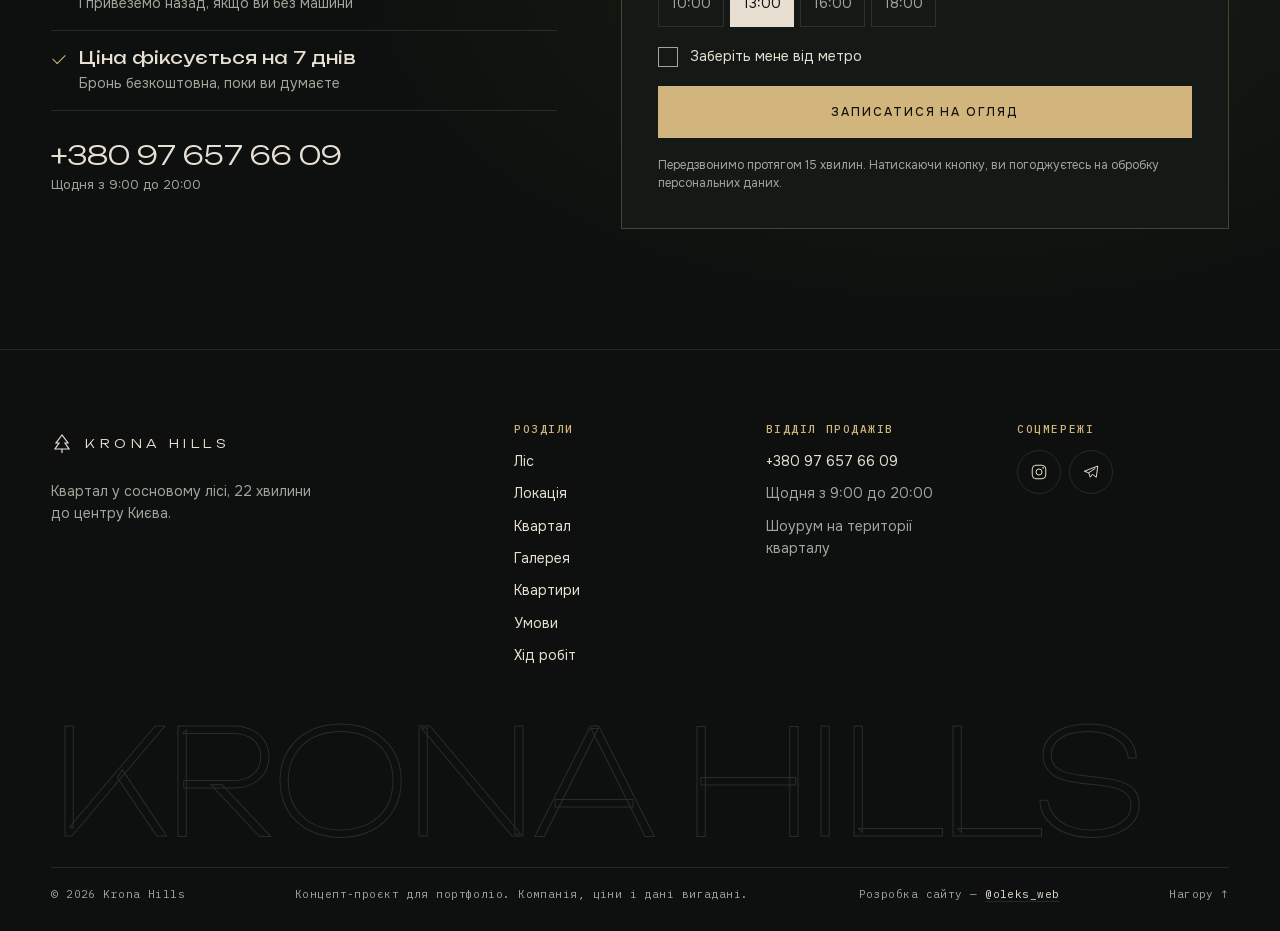
==== commit 68020f68: "Підвал: «Розробка сайту — @oleks_web» з посиланням на Instagram Co-Authored-By: Claude Opus 5.5 <nor" ====
--- a/index.html
+++ b/index.html
@@ -668,6 +668,7 @@
       <div class="footer-bottom">
         <span>© 2026 Krona Hills</span>
         <span>Концепт-проєкт для портфоліо. Компанія, ціни і дані вигадані.</span>
+        <span class="dev">Розробка сайту — <a href="https://instagram.com/oleks_web" target="_blank" rel="noopener">@oleks_web</a></span>
         <a href="#top">Нагору ↑</a>
       </div>
     </div>
--- a/css/style.css
+++ b/css/style.css
@@ -1163,6 +1163,7 @@
   font: 400 11px/1.5 var(--f-mono); letter-spacing: .04em; color: var(--muted);
 }
 .footer-bottom a:hover { color: var(--gold); }
+.footer-bottom .dev a { color: var(--bone); text-decoration: underline; text-underline-offset: 3px; text-decoration-color: var(--line); }
 
 @media (min-width: 900px) {
   .footer { padding: 72px 0 28px; }
